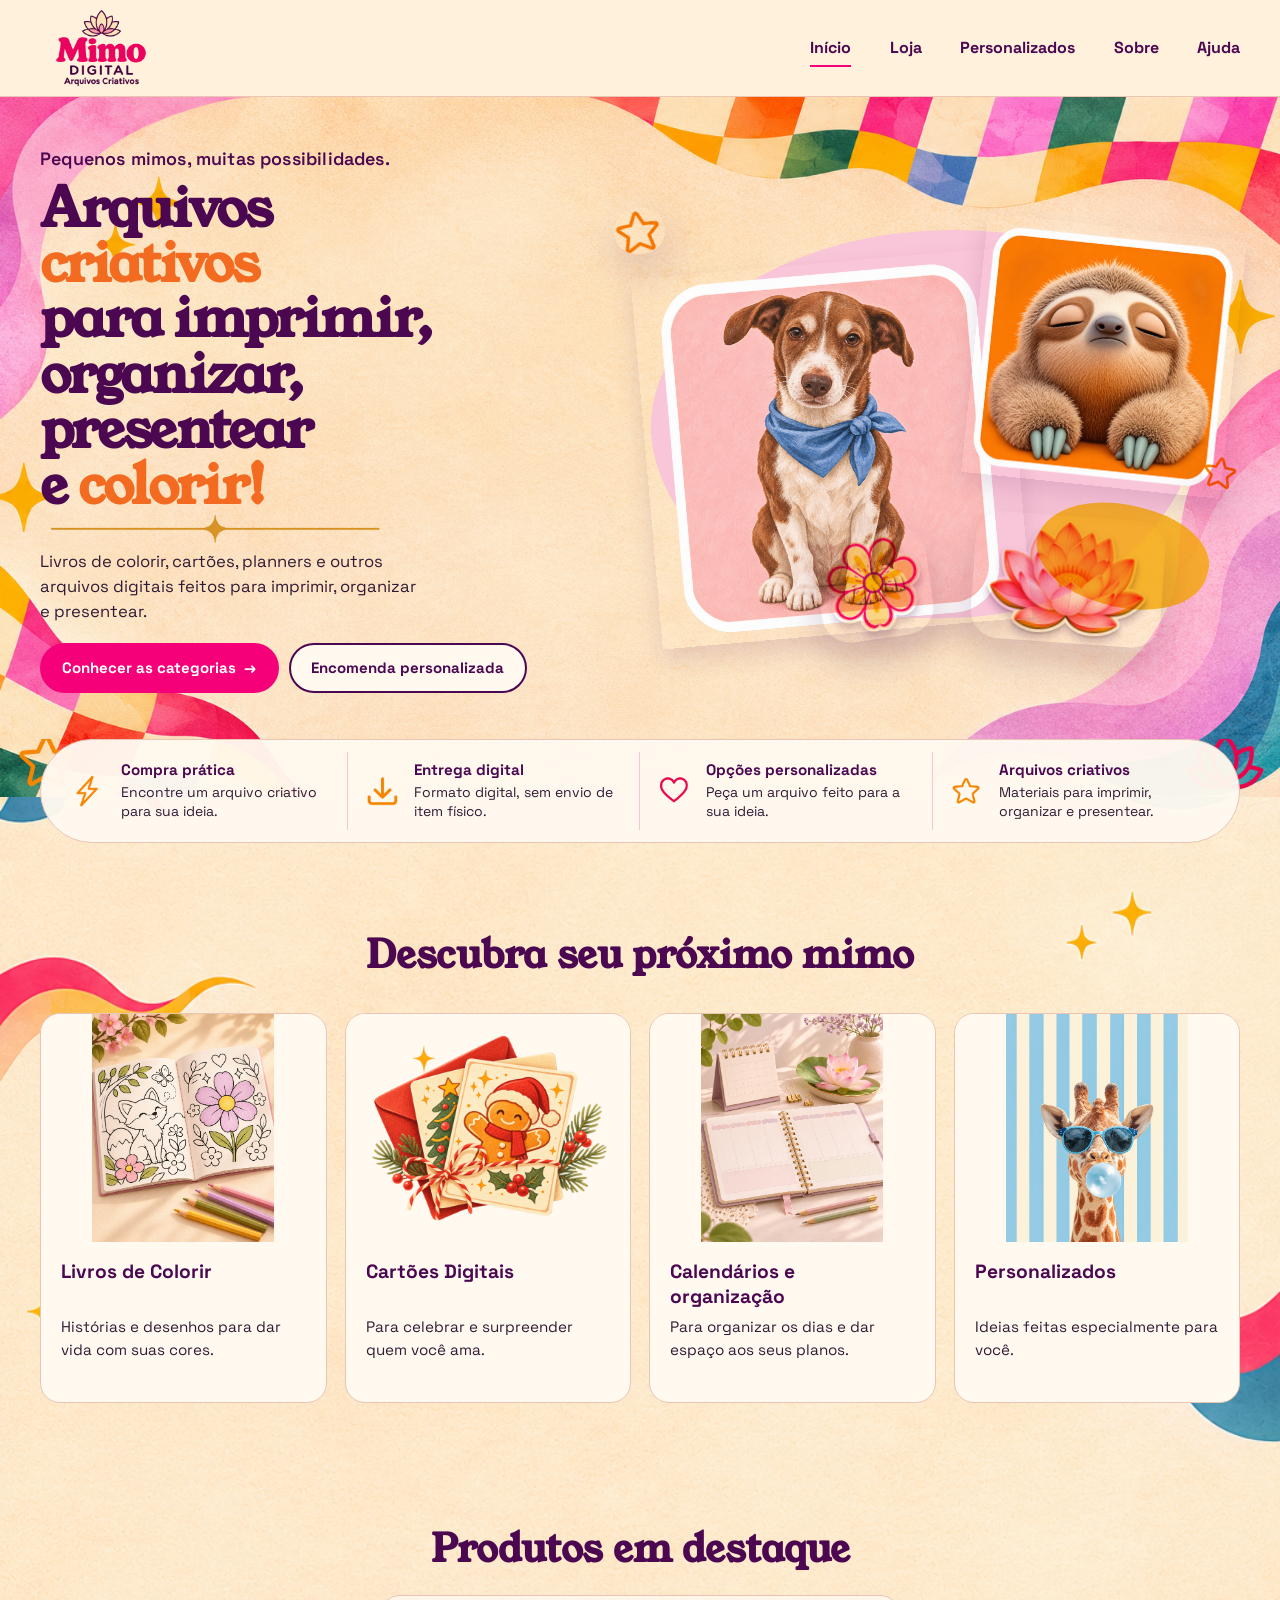
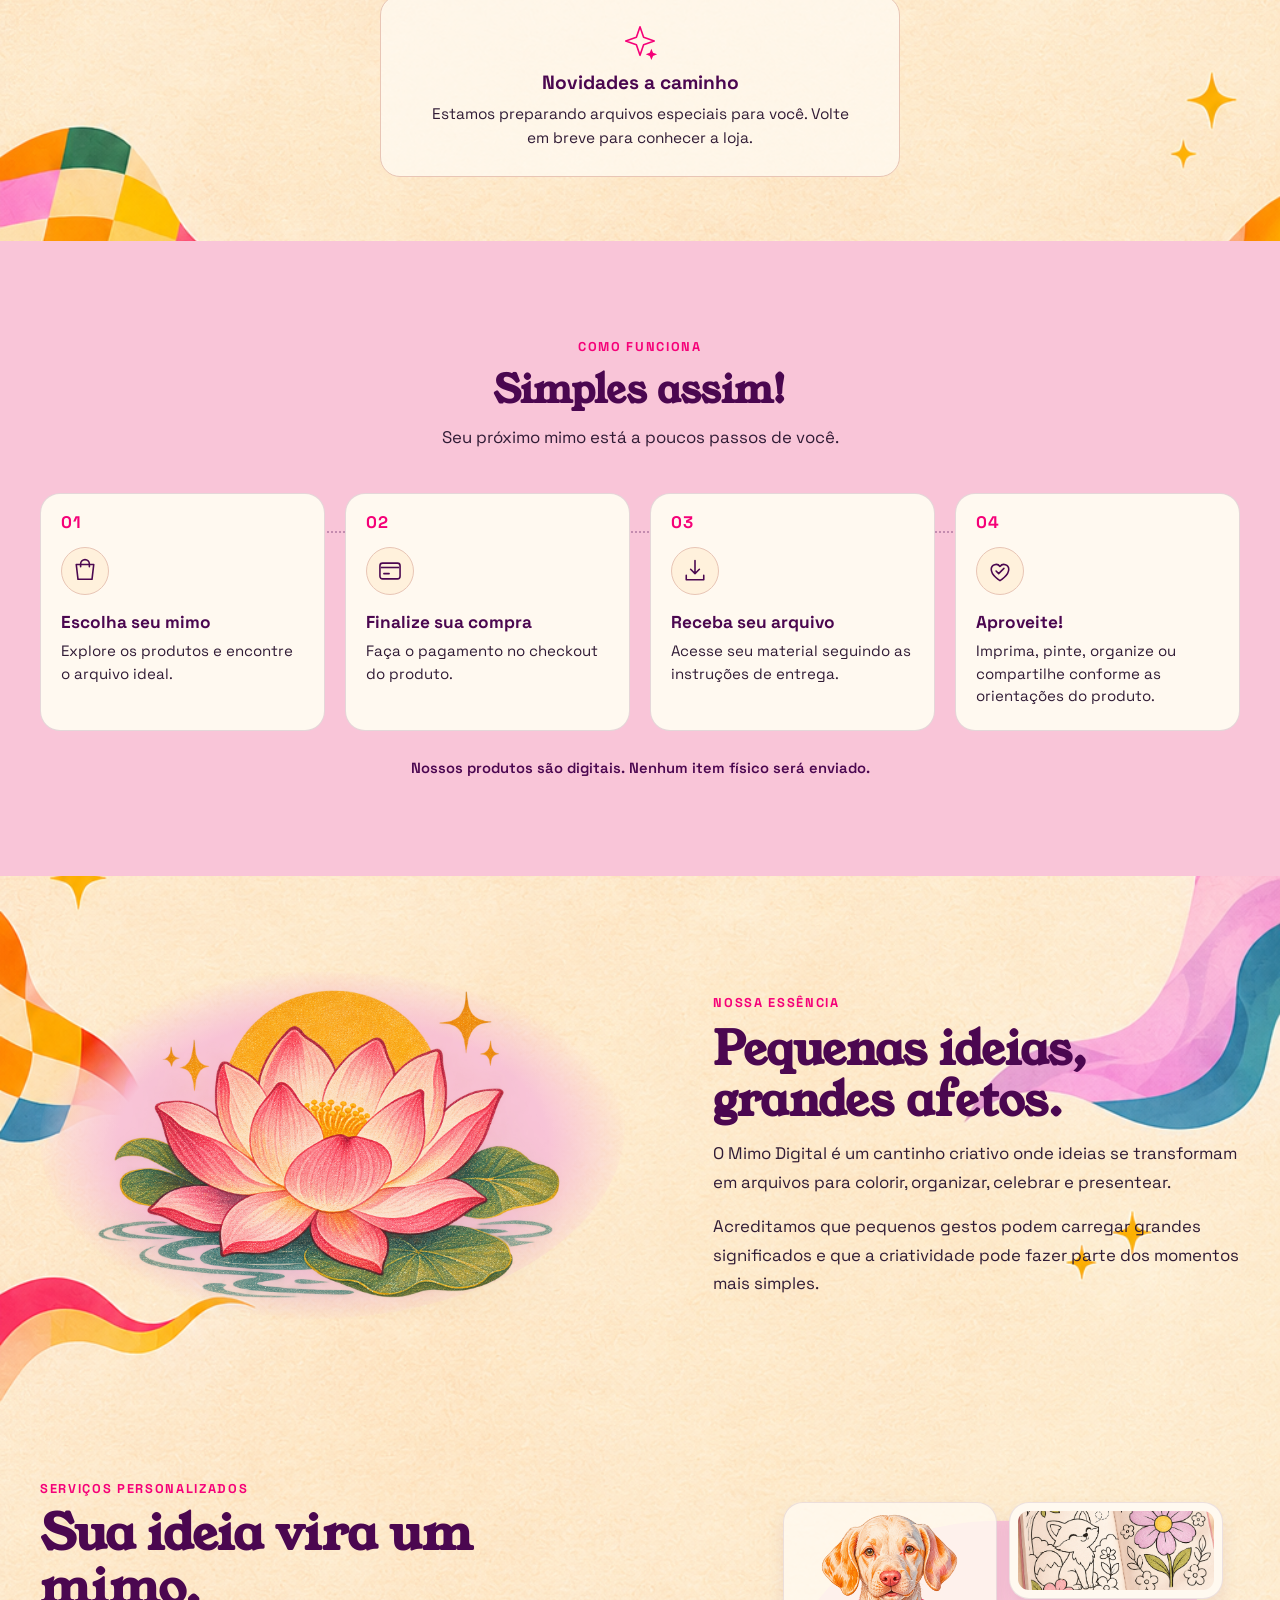
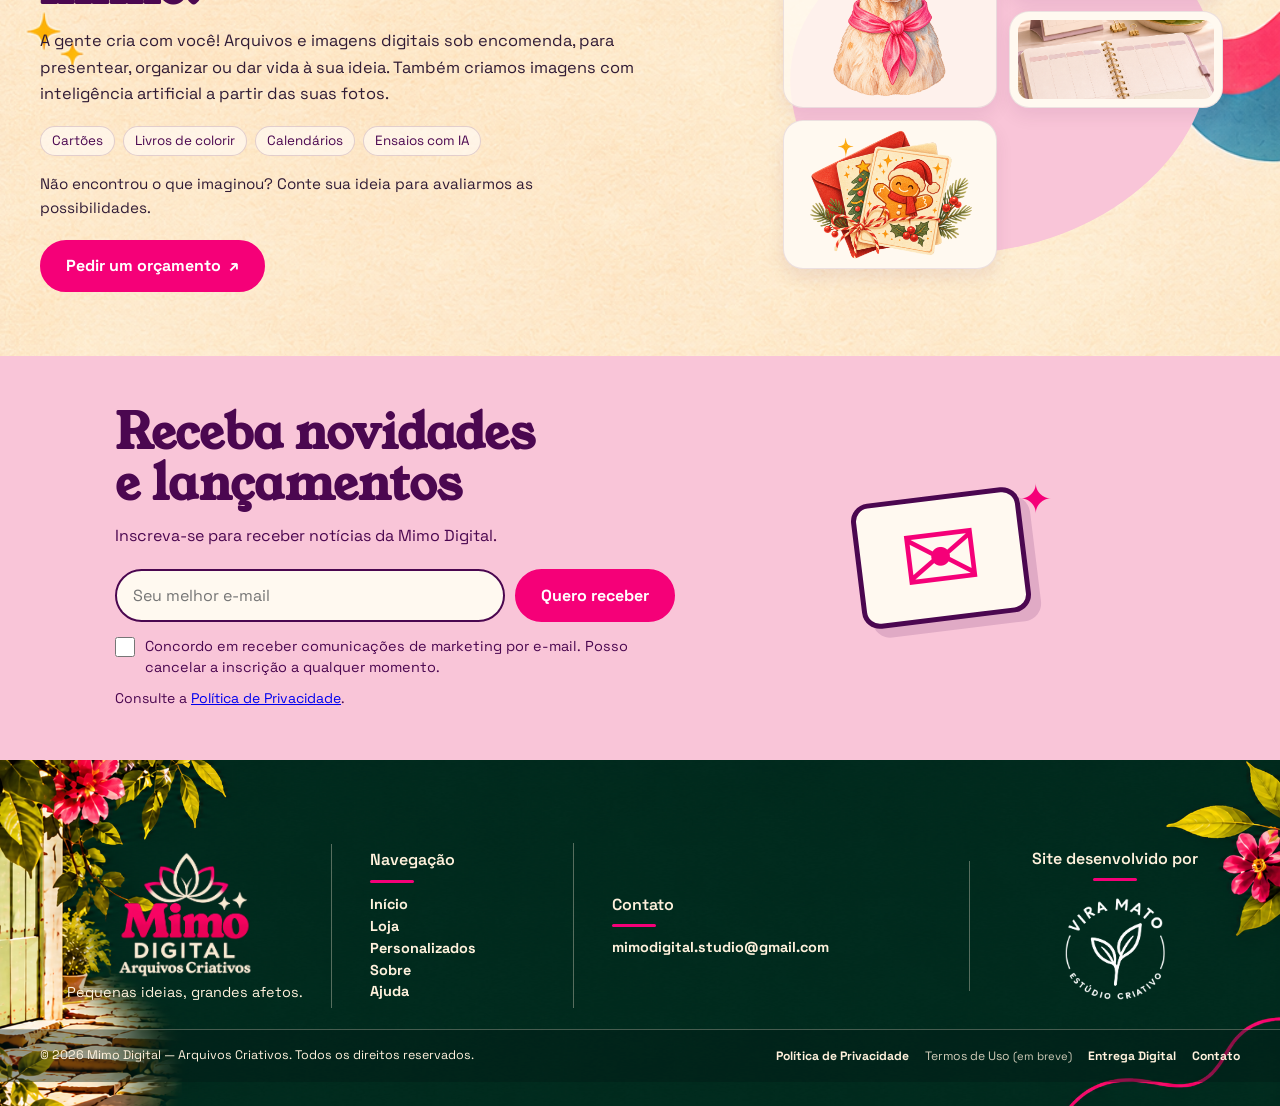
==== index.html @ 5a80268f "Primeira versao do site Mimo Digital" ====
<!doctype html>
<html lang="pt-BR">
<head>
  <meta charset="utf-8">
  <meta name="viewport" content="width=device-width, initial-scale=1">
  <meta name="description" content="Mimo Digital: arquivos criativos para criar, organizar e presentear.">
  <title>Mimo Digital — Arquivos Criativos</title>
  <link rel="stylesheet" href="css/tokens.css">
  <link rel="stylesheet" href="css/styles.css">
</head>
<body>
  <header class="site-header">
    <div class="container header-inner">
      <a class="brand" href="#inicio" aria-label="Mimo Digital, início"><img src="assets/img/logo/logo1.png" alt="Mimo Digital — Arquivos Criativos"></a>
      <button class="menu-toggle" type="button" aria-expanded="false" aria-controls="main-nav" aria-label="Abrir menu"><span></span><span></span><span></span></button>
      <nav id="main-nav" class="main-nav" aria-label="Navegação principal">
        <a class="active" href="#inicio" aria-current="page">Início</a>
        <a href="#loja">Loja</a>
        <a href="#personalizados">Personalizados</a>
        <a href="#sobre">Sobre</a>
        <a href="#contato">Ajuda</a>
      </nav>
    </div>
  </header>

  <main>
    <section id="inicio" class="hero" aria-labelledby="hero-title">
      <div class="container hero-grid">
        <div class="hero-copy">
          <p class="hero-intro">Pequenos mimos, muitas possibilidades.</p>
          <h1 id="hero-title"><span>Arquivos</span><em>criativos</em><span>para imprimir,</span><span>organizar,</span><span>presentear</span><span>e <em>colorir!</em></span></h1>
          <img class="hero-divider" src="assets/img/elementos/divi.png" alt="" aria-hidden="true" width="2167" height="726">
          <p class="hero-description">Livros de colorir, cartões, planners e outros arquivos digitais feitos para imprimir, organizar e presentear.</p>
          <div class="hero-actions">
            <a class="btn btn-primary" href="#loja">Conhecer as categorias <span aria-hidden="true">→</span></a>
            <a class="btn btn-secondary" href="#personalizados">Encomenda personalizada</a>
          </div>
        </div>
        <div class="hero-art" role="group" aria-label="Ilustrações do Luke e de uma preguiça">
          <span class="hero-shape hero-shape-back" aria-hidden="true"></span>
          <span class="hero-shape hero-shape-front" aria-hidden="true"></span>
          <img class="hero-decoration hero-star" src="assets/img/elementos/star.png" alt="" aria-hidden="true" width="56" height="50">
          <img class="hero-decoration hero-star hero-star-secondary" src="assets/img/elementos/star.png" alt="" aria-hidden="true" width="56" height="50">
          <img class="hero-character hero-luke" src="assets/img/ilustracoes/Luke.png" alt="Luke, personagem ilustrado da Mimo Digital" width="1254" height="1254" fetchpriority="high" decoding="async">
          <img class="hero-character hero-sloth" src="assets/img/ilustracoes/Preguica.png" alt="Ilustração de uma preguiça" width="1254" height="1254" fetchpriority="high" decoding="async">
          <img class="hero-decoration hero-flower" src="assets/img/ilustracoes/Adesivo de flor.png" alt="" aria-hidden="true" width="1278" height="1230" fetchpriority="high" decoding="async">
          <img class="hero-decoration hero-lotus" src="assets/img/ilustracoes/Adesivo de lótus.png" alt="" aria-hidden="true" width="1536" height="1024" fetchpriority="high" decoding="async">
        </div>
      </div>
    </section>

    <section class="store-benefits" aria-labelledby="store-benefits-title">
      <h2 class="sr-only" id="store-benefits-title">Benefícios — Por que escolher o Mimo?</h2>
      <img class="store-benefit-decoration store-benefit-decoration-left" src="assets/img/elementos/star.png" alt="" aria-hidden="true" width="56" height="50" loading="lazy" decoding="async">
      <img class="store-benefit-decoration store-benefit-decoration-right" src="assets/img/elementos/lot.png" alt="" aria-hidden="true" width="72" height="56" loading="lazy" decoding="async">
      <div class="container store-benefit-shell">
        <ul class="store-benefit-grid">
          <li class="store-benefit">
            <img class="store-benefit-icon" src="assets/img/elementos/raio.png" alt="" aria-hidden="true" width="32" height="36" loading="lazy" decoding="async">
            <div><h3>Compra prática</h3><p>Encontre um arquivo criativo para sua ideia.</p></div>
          </li>
          <li class="store-benefit">
            <img class="store-benefit-icon" src="assets/img/elementos/dw.png" alt="" aria-hidden="true" width="34" height="32" loading="lazy" decoding="async">
            <div><h3>Entrega digital</h3><p>Formato digital, sem envio de item físico.</p></div>
          </li>
          <li class="store-benefit">
            <img class="store-benefit-icon" src="assets/img/elementos/s2.png" alt="" aria-hidden="true" width="36" height="33" loading="lazy" decoding="async">
            <div><h3>Opções personalizadas</h3><p>Peça um arquivo feito para a sua ideia.</p></div>
          </li>
          <li class="store-benefit">
            <img class="store-benefit-icon" src="assets/img/elementos/star.png" alt="" aria-hidden="true" width="35" height="32" loading="lazy" decoding="async">
            <div><h3>Arquivos criativos</h3><p>Materiais para imprimir, organizar e presentear.</p></div>
          </li>
        </ul>
      </div>
    </section>

    <section id="loja" class="section category-showcase" aria-labelledby="categories-title">
      <div class="container">
        <div class="section-heading"><h2 id="categories-title">Descubra seu próximo mimo</h2></div>
        <div class="category-showcase-grid">
          <article class="category-showcase-card">
            <div class="category-showcase-image"><img src="assets/img/categoria/livro.png" alt="Livro aberto com desenhos florais para colorir e lápis de cor" width="1122" height="1402" loading="lazy" decoding="async"></div>
            <div class="category-showcase-copy"><h3>Livros de Colorir</h3><p>Histórias e desenhos para dar vida com suas cores.</p></div>
          </article>
          <article class="category-showcase-card">
            <div class="category-showcase-image"><img src="assets/img/categoria/cartao_natal.png" alt="Cartões de Natal ilustrados com um biscoito sorridente" width="1536" height="1024" loading="lazy" decoding="async"></div>
            <div class="category-showcase-copy"><h3>Cartões Digitais</h3><p>Para celebrar e surpreender quem você ama.</p></div>
          </article>
          <article class="category-showcase-card">
            <div class="category-showcase-image"><img src="assets/img/categoria/calendario.png" alt="Calendário de mesa e planner ao lado de uma flor de lótus" width="1122" height="1402" loading="lazy" decoding="async"></div>
            <div class="category-showcase-copy"><h3>Calendários e organização</h3><p>Para organizar os dias e dar espaço aos seus planos.</p></div>
          </article>
          <article class="category-showcase-card">
            <div class="category-showcase-image"><img src="assets/img/categoria/personalizado.png" alt="Girafa ilustrada com óculos azuis e chiclete" width="1122" height="1402" loading="lazy" decoding="async"></div>
            <div class="category-showcase-copy"><h3>Personalizados</h3><p>Ideias feitas especialmente para você.</p></div>
          </article>
        </div>
      </div>
    </section>

    <section id="produtos" class="products-section section" aria-labelledby="products-title">
      <div class="container">
        <div class="section-heading"><h2 id="products-title">Produtos em destaque</h2></div>
        <div class="products-carousel" role="region" aria-label="Vitrine de produtos em destaque">
          <button class="products-control products-previous" type="button" aria-label="Ver produto anterior" aria-controls="products-grid" hidden>‹</button>
          <div id="products-grid" class="products-grid" tabindex="0" aria-label="Produtos em destaque">
            <article class="empty-state product-placeholder">
              <svg class="empty-state-icon" viewBox="0 0 40 40" fill="none" aria-hidden="true"><path d="m20 4 3.8 11.1L35 19l-11.2 3.9L20 34l-3.8-11.1L5 19l11.2-3.9L20 4Z" stroke="currentColor" stroke-width="1.7" stroke-linejoin="round"/><path d="m32 27 1.7 4.3L38 33l-4.3 1.7L32 39l-1.7-4.3L26 33l4.3-1.7L32 27Z" fill="currentColor"/></svg>
              <h3>Novidades a caminho</h3>
              <p>Estamos preparando arquivos especiais para você. Volte em breve para conhecer a loja.</p>
            </article>
          </div>
          <button class="products-control products-next" type="button" aria-label="Ver próximo produto" aria-controls="products-grid" hidden>›</button>
        </div>
      </div>
    </section>

    <section id="como-funciona" class="process-section section" aria-labelledby="process-title">
      <div class="container">
        <header class="process-heading">
          <span class="eyebrow">Como funciona</span>
          <h2 id="process-title">Simples assim!</h2>
          <p>Seu próximo mimo está a poucos passos de você.</p>
        </header>
        <ol class="process-steps">
          <li class="process-step">
            <span class="process-number">01</span>
            <span class="process-icon" aria-hidden="true"><svg viewBox="0 0 32 32" fill="none"><path d="M6 8.5h20l-2 17H8l-2-17Z" stroke="currentColor" stroke-width="1.8" stroke-linejoin="round"/><path d="M11 11V8a5 5 0 0 1 10 0v3" stroke="currentColor" stroke-width="1.8" stroke-linecap="round"/></svg></span>
            <h3>Escolha seu mimo</h3>
            <p>Explore os produtos e encontre o arquivo ideal.</p>
          </li>
          <li class="process-step">
            <span class="process-number">02</span>
            <span class="process-icon" aria-hidden="true"><svg viewBox="0 0 32 32" fill="none"><rect x="4.5" y="7" width="23" height="18" rx="3" stroke="currentColor" stroke-width="1.8"/><path d="M5.5 12h21" stroke="currentColor" stroke-width="1.8"/><path d="M9 19h6" stroke="currentColor" stroke-width="1.8" stroke-linecap="round"/></svg></span>
            <h3>Finalize sua compra</h3>
            <p>Faça o pagamento no checkout do produto.</p>
          </li>
          <li class="process-step">
            <span class="process-number">03</span>
            <span class="process-icon" aria-hidden="true"><svg viewBox="0 0 32 32" fill="none"><path d="M16 4v15m0 0 5-5m-5 5-5-5" stroke="currentColor" stroke-width="1.8" stroke-linecap="round" stroke-linejoin="round"/><path d="M6 21v5h20v-5" stroke="currentColor" stroke-width="1.8" stroke-linecap="round" stroke-linejoin="round"/></svg></span>
            <h3>Receba seu arquivo</h3>
            <p>Acesse seu material seguindo as instruções de entrega.</p>
          </li>
          <li class="process-step">
            <span class="process-number">04</span>
            <span class="process-icon" aria-hidden="true"><svg viewBox="0 0 32 32" fill="none"><path d="M16 27s-10-5.8-10-13a5.5 5.5 0 0 1 10-3.2A5.5 5.5 0 0 1 26 14c0 7.2-10 13-10 13Z" stroke="currentColor" stroke-width="1.8" stroke-linejoin="round"/><path d="m11.5 16 3 3 6-6" stroke="currentColor" stroke-width="1.8" stroke-linecap="round" stroke-linejoin="round"/></svg></span>
            <h3>Aproveite!</h3>
            <p>Imprima, pinte, organize ou compartilhe conforme as orientações do produto.</p>
          </li>
        </ol>
        <p class="digital-note">Nossos produtos são digitais. Nenhum item físico será enviado.</p>
      </div>
    </section>

    <section id="sobre" class="about-section section" aria-labelledby="about-title">
      <div class="container about-layout">
        <div class="about-art"><img src="assets/img/ilustracoes/lotus.png" alt="Ilustração da flor de lótus da marca Mimo Digital" width="1536" height="1024" loading="lazy" decoding="async"></div>
        <div class="about-copy">
          <span class="eyebrow">Nossa essência</span>
          <h2 id="about-title">Pequenas ideias, grandes afetos.</h2>
          <p>O Mimo Digital é um cantinho criativo onde ideias se transformam em arquivos para colorir, organizar, celebrar e presentear.</p>
          <p>Acreditamos que pequenos gestos podem carregar grandes significados e que a criatividade pode fazer parte dos momentos mais simples.</p>
        </div>
      </div>
    </section>

    <section id="personalizados" class="personalized-section section" aria-labelledby="personalized-title">
      <div class="container personalized-layout">
        <div class="personalized-copy">
          <span class="eyebrow">SERVIÇOS PERSONALIZADOS</span>
          <h2 id="personalized-title">Sua ideia vira um mimo.</h2>
          <p class="personalized-description">A gente cria com você! Arquivos e imagens digitais sob encomenda, para presentear, organizar ou dar vida à sua ideia. Também criamos imagens com inteligência artificial a partir das suas fotos.</p>
          <ul class="personalized-services" aria-label="Tipos de serviços personalizados">
            <li>Cartões</li>
            <li>Livros de colorir</li>
            <li>Calendários</li>
            <li>Ensaios com IA</li>
          </ul>
          <p class="personalized-support">Não encontrou o que imaginou? Conte sua ideia para avaliarmos as possibilidades.</p>
          <a class="btn btn-primary personalized-whatsapp" href="https://wa.me/" data-whatsapp-number="5513991065598" data-whatsapp-message="Olá! Gostaria de pedir um orçamento para um serviço personalizado do Mimo Digital." target="_blank" rel="noopener noreferrer">Pedir um orçamento <span aria-hidden="true">↗</span></a>
        </div>
        <div class="personalized-art" role="group" aria-label="Exemplos visuais de cartões, livros de colorir, calendários e ilustrações personalizadas">
          <span class="personalized-art-shape" aria-hidden="true"></span>
          <img class="personalized-sample personalized-sample-pet" src="assets/img/ilustracoes/Filhote.png" alt="Ilustração personalizada de um filhote com lenço rosa" width="1158" height="1359" loading="lazy" decoding="async">
          <img class="personalized-sample personalized-sample-book" src="assets/img/categoria/livro.png" alt="Exemplo visual de livro de colorir" width="1122" height="1402" loading="lazy" decoding="async">
          <img class="personalized-sample personalized-sample-calendar" src="assets/img/categoria/calendario.png" alt="Exemplo visual de calendário e planner" width="1122" height="1402" loading="lazy" decoding="async">
          <img class="personalized-sample personalized-sample-card" src="assets/img/categoria/cartao_natal.png" alt="Exemplo visual de cartão ilustrado" width="1536" height="1024" loading="lazy" decoding="async">
        </div>
      </div>
    </section>

  </main>

  <section class="newsletter" aria-labelledby="newsletter-title">
    <div class="container newsletter-inner">
      <div class="newsletter-copy">
        <h2 id="newsletter-title">Receba novidades<br>e lançamentos</h2>
        <p>Inscreva-se para receber notícias da Mimo Digital.</p>
        <div id="sib-form-container" class="sib-form-container">
          <div id="error-message" class="sib-form-message-panel newsletter-message newsletter-error" role="alert" aria-live="assertive">
            <div class="sib-form-message-panel__text"><span class="sib-form-message-panel__inner-text">Não conseguimos concluir sua inscrição. Tente novamente.</span></div>
          </div>
          <div id="success-message" class="sib-form-message-panel newsletter-message newsletter-success" role="status" aria-live="polite">
            <div class="sib-form-message-panel__text"><span class="sib-form-message-panel__inner-text">Prontinho! Seu e-mail foi cadastrado para receber novidades do Mimo Digital. 💗</span></div>
          </div>
          <form id="sib-form" class="newsletter-form" method="POST" action="https://6d12f250.sibforms.com/serve/[base64]" data-type="subscription">
            <div class="newsletter-email-row">
              <div class="sib-input sib-form-block">
                <div class="form__entry entry_block">
                  <div class="form__label-row">
                    <label class="sr-only entry__label" for="newsletter-email" data-required="*">Seu e-mail</label>
                    <div class="entry__field">
                      <input class="input" id="newsletter-email" name="EMAIL" type="email" autocomplete="email" inputmode="email" maxlength="254" placeholder="Seu melhor e-mail" data-required="true" aria-describedby="newsletter-error" required>
                    </div>
                  </div>
                  <label id="newsletter-error" class="entry__error entry__error--primary newsletter-message newsletter-error" role="alert" aria-live="polite"></label>
                </div>
              </div>
              <button class="btn btn-primary newsletter-submit sib-form-block__button sib-form-block__button-with-loader" type="submit">
                <svg class="progress-indicator__icon sib-hide-loader-icon" viewBox="0 0 512 512" aria-hidden="true"><path d="M460 374l-21-12c-6-3-8-10-5-16 30-60 28-132-5-190-34-58-95-96-162-100-7 0-12-5-12-12V20c0-7 6-12 13-12 84 4 160 51 202 124 42 73 44 162 6 237-3 6-11 8-16 5z"/></svg>
                <span>Quero receber</span>
              </button>
            </div>
            <div class="sib-optin sib-form-block" data-required="true">
              <div class="form__entry entry_mcq">
                <div class="form__label-row"><div class="entry__choice">
                  <label class="newsletter-consent"><input class="input" id="CONSENTIMENTO_MIMO" name="CONSENTIMENTO_MIMO" type="checkbox" value="1" data-required="true" required><span>Concordo em receber comunicações de marketing por e-mail. Posso cancelar a inscrição a qualquer momento.</span></label>
                </div></div>
                <label class="entry__error entry__error--primary newsletter-message newsletter-error" role="alert" aria-live="polite"></label>
              </div>
            </div>
            <input type="text" name="email_address_check" value="" class="input--hidden" tabindex="-1" autocomplete="off" aria-hidden="true">
            <input type="hidden" name="locale" value="pt">
            <p class="newsletter-privacy">Consulte a <a href="privacidade.html">Política de Privacidade</a>.</p>
          </form>
        </div>
      </div>
      <div class="newsletter-art" aria-hidden="true"><span class="newsletter-envelope">✉</span><span class="newsletter-sparkle">✦</span></div>
    </div>
  </section>

  <footer id="contato" class="site-footer">
    <div class="container footer-columns">
      <section class="footer-column footer-mimo" aria-label="Mimo Digital">
        <img src="assets/img/logo/principal.png" alt="Mimo Digital — Arquivos Criativos" width="1356" height="1159" loading="lazy" decoding="async">
        <p>Pequenas ideias, grandes afetos.</p>
      </section>
      <nav class="footer-column footer-navigation" aria-labelledby="footer-nav-title">
        <h2 id="footer-nav-title">Navegação</h2><span class="footer-rule" aria-hidden="true"></span>
        <a href="#inicio">Início</a><a href="#loja">Loja</a><a href="#personalizados">Personalizados</a><a href="#sobre">Sobre</a><a href="#contato">Ajuda</a>
      </nav>
      <section id="footer-contact" class="footer-column footer-contact" aria-labelledby="footer-contact-title">
        <h2 id="footer-contact-title">Contato</h2><span class="footer-rule" aria-hidden="true"></span>
        <a class="footer-email" href="mailto:mimodigital.studio@gmail.com">mimodigital.studio@gmail.com</a>
      </section>
      <section class="footer-column footer-vira" aria-labelledby="footer-vira-title">
        <h2 id="footer-vira-title">Site desenvolvido por</h2><span class="footer-rule" aria-hidden="true"></span>
        <a href="https://carolinagarcez.github.io/estudioviramato/" target="_blank" rel="noopener noreferrer" aria-label="Vira Mato — Estúdio Criativo (abre em nova aba)"><img src="assets/img/vira%20mato/selo_viramato.png" alt="Vira Mato — Estúdio Criativo" width="1287" height="1222" loading="lazy" decoding="async"></a>
      </section>
    </div>
    <div class="footer-copyright">
      <div class="container footer-copyright-inner">
        <p>© 2026 Mimo Digital — Arquivos Criativos. Todos os direitos reservados.</p>
        <nav class="footer-legal" aria-label="Informações e contato">
          <a href="privacidade.html">Política de Privacidade</a>
          <span aria-disabled="true">Termos de Uso <small>(em breve)</small></span>
          <a href="#como-funciona">Entrega Digital</a>
          <a href="mailto:mimodigital.studio@gmail.com">Contato</a>
        </nav>
      </div>
    </div>
  </footer>
  <script>
    window.LOCALE = 'pt';
    window.REQUIRED_ERROR_MESSAGE = 'Preencha este campo antes de continuar.';
    window.EMAIL_INVALID_MESSAGE = 'Informe um endereço de e-mail válido.';
    window.GENERIC_INVALID_MESSAGE = 'Não conseguimos concluir sua inscrição. Tente novamente.';
    window.AUTOHIDE = Boolean(0);
  </script>
  <script defer src="https://sibforms.com/forms/end-form/build/main.js"></script>
  <script src="js/main.js"></script>
</body>
</html>
---- css/tokens.css ----
/* Mimo  — Design tokens V1.0 */
@import url('https://fonts.googleapis.com/css2?family=Caveat:wght@500;700&family=Space+Grotesk:wght@400;500;600;700&family=Young+Serif&display=swap');
:root {
  --color-pink: #F50078;
  --color-pink-hover: #C90061;
  --color-purple: #4B0750;
  --color-cream: #FFF1DC;
  --color-paper: #FFF9F0;
  --color-gold: #F5A400;
  --color-rose: #F9C5D8;
  --color-teal: #237D78;
  --color-orange: #F36A21;
  --color-border: #E8C5B5;
  --color-text: #301B35;
  --color-white: #FFFFFF;
  --font-display: 'Young Serif', Georgia, serif;
  --font-body: 'Space Grotesk', Arial, sans-serif;
  --space-1: 4px; --space-2: 8px; --space-3: 12px;
  --space-4: 16px; --space-6: 24px; --space-8: 32px;
  --space-12: 48px; --space-16: 64px; --space-24: 96px;
  --radius-sm: 12px; --radius-card: 20px;
  --radius-banner: 28px; --radius-pill: 999px;
  --shadow-card: 0 8px 24px rgba(75,7,80,.08);
  --container-width: 1200px;
}
body { background: var(--color-cream); color: var(--color-text); font-family: var(--font-body); line-height: 1.6; }
h1,h2,h3 { font-family: var(--font-display); color: var(--color-purple); }
h1 { font-size: clamp(2.5rem,5vw,4.75rem); line-height: 1.05; }
h2 { font-size: clamp(1.8rem,3vw,2.8rem); line-height: 1.15; }
.container { width: min(var(--container-width), calc(100% - 32px)); margin-inline: auto; }
.btn { display: inline-flex; align-items: center; justify-content: center; gap: 8px; min-height: 48px; padding: 12px 24px; border-radius: var(--radius-pill); font: 800 1rem var(--font-body); text-decoration: none; cursor: pointer; transition: background-color .2s ease, transform .2s ease; }
.btn-primary { background: var(--color-pink); color: var(--color-white); border: 2px solid var(--color-pink); }
.btn-primary:hover { background: var(--color-pink-hover); border-color: var(--color-pink-hover); }
.btn-secondary { background: var(--color-paper); color: var(--color-purple); border: 2px solid var(--color-purple); }
.btn-secondary:hover { background: var(--color-rose); }
.btn:focus-visible, a:focus-visible, button:focus-visible { outline: 3px solid var(--color-purple); outline-offset: 3px; }
.btn:disabled, .btn[aria-disabled='true'] { opacity: .55; cursor: not-allowed; }
.card { background: var(--color-paper); border: 1px solid var(--color-border); border-radius: var(--radius-card); box-shadow: var(--shadow-card); overflow: hidden; }
@media (prefers-reduced-motion: reduce) { *, *::before, *::after { animation-duration: .01ms !important; transition-duration: .01ms !important; scroll-behavior: auto !important; } }
---- css/styles.css ----
*{box-sizing:border-box}html{scroll-behavior:smooth}body{margin:0;overflow-x:hidden}.sr-only{position:absolute;width:1px;height:1px;padding:0;margin:-1px;overflow:hidden;clip:rect(0,0,0,0);white-space:nowrap;border:0}.site-header{position:sticky;top:0;z-index:10;background:rgba(255,249,240,.95);border-bottom:1px solid var(--color-border);backdrop-filter:blur(12px)}.header-inner{min-height:82px;display:flex;align-items:center;justify-content:space-between}.brand img{display:block;width:162px;height:auto}.main-nav{display:flex;align-items:center;gap:28px}.main-nav a,.site-footer a{color:var(--color-purple);font-weight:800;text-decoration:none}.main-nav a:hover,.main-nav .active{color:var(--color-pink)}.menu-toggle{display:none;background:none;border:0;min-width:44px;min-height:44px;padding:10px}.menu-toggle span:not(.sr-only){display:block;width:24px;height:2px;background:var(--color-purple);margin:5px}.hero{background:var(--color-cream) url('../assets/images/Fundo.png') center 28%/cover;min-height:600px;display:flex;align-items:center;padding:64px 0}.hero-grid{display:grid;grid-template-columns:1.05fr .95fr;align-items:center;gap:48px}.hero-copy{max-width:650px}.eyebrow{display:block;color:var(--color-pink);font-size:.8rem;letter-spacing:.13em;text-transform:uppercase;font-weight:800;margin-bottom:16px}.hero h1{margin:0 0 24px}.hero p{font-size:1.2rem;max-width:500px;margin:0 0 32px}.hero-actions{display:flex;gap:12px;flex-wrap:wrap}.hero-art{position:relative;max-width:520px}.hero-art img{display:block;width:100%;border-radius:28px;box-shadow:0 18px 40px rgba(75,7,80,.18);mix-blend-mode:multiply}.art-sticker{position:absolute;right:-20px;top:-24px;background:var(--color-gold);color:var(--color-purple);padding:16px 18px;border-radius:50%;transform:rotate(8deg);text-align:center;line-height:1.1;z-index:1}.benefits{background:var(--color-purple);color:var(--color-paper);padding:20px 0}.benefits-grid{display:grid;grid-template-columns:repeat(3,1fr);gap:24px}.benefits-grid div{display:grid;grid-template-columns:32px 1fr;column-gap:8px;align-items:center}.benefits-grid span{grid-row:span 2;color:var(--color-gold);font-size:1.7rem}.benefits-grid strong{font-size:.95rem}.benefits-grid small{color:var(--color-rose);font-size:.8rem}.section{padding:96px 0}.section-heading{text-align:center;max-width:650px;margin:0 auto 48px}.section-heading h2{margin:0 0 12px}.section-heading p{margin:0}.category-grid{display:grid;grid-template-columns:repeat(4,1fr);gap:16px}.category-card{min-height:230px;padding:24px;display:flex;flex-direction:column;justify-content:space-between;text-decoration:none;border-radius:var(--radius-card);color:var(--color-purple);transition:transform .2s ease,box-shadow .2s ease}.category-card:hover{transform:translateY(-5px);box-shadow:var(--shadow-card)}.category-pink{background:var(--color-rose)}.category-teal{background:#bfe2dc}.category-gold{background:#ffe1a6}.category-purple{background:#dfc6e3}.category-icon{font-size:2.4rem}.category-card h3{margin:0 0 4px;font-size:1.25rem}.category-card p{margin:0;font-size:.9rem;line-height:1.4}.circle-arrow{align-self:flex-end;border:1px solid currentColor;border-radius:50%;width:34px;height:34px;display:grid;place-items:center;font-size:1.1rem}.products-section{background:var(--color-paper)}.products-grid{min-height:220px;display:grid;grid-template-columns:repeat(4,1fr);gap:20px}.empty-state{grid-column:1/-1;text-align:center;max-width:420px;margin:auto;padding:28px}.empty-state span{color:var(--color-gold);font-size:2rem}.empty-state h3{margin:8px 0}.empty-state p{margin:0}.how-it-works{background:var(--color-rose)}.steps{display:grid;grid-template-columns:repeat(3,1fr);gap:32px}.steps div{border-top:2px solid var(--color-purple);padding-top:20px}.steps b{color:var(--color-pink);font:800 1.5rem var(--font-display)}.steps h3{margin:12px 0 4px}.steps p{margin:0}.custom-banner{background:var(--color-purple);color:var(--color-paper);overflow:hidden}.custom-inner{min-height:390px;display:flex;align-items:center;justify-content:space-between}.custom-banner h2{color:var(--color-paper);margin:0 0 28px}.custom-banner .eyebrow{color:var(--color-gold)}.custom-banner img{width:390px;height:300px;object-fit:cover;mix-blend-mode:screen;opacity:.85}.site-footer{background:var(--color-cream);padding:56px 0 24px}.footer-grid{display:grid;grid-template-columns:1.3fr 1fr 1fr;gap:32px;align-items:start}.footer-grid h2{font-size:1.35rem;margin:0 0 8px}.footer-grid nav{display:flex;flex-direction:column;gap:8px}.footer-bottom{border-top:1px solid var(--color-border);margin-top:40px;padding-top:20px;display:flex;justify-content:space-between;color:var(--color-purple);font-size:.8rem}@media(max-width:900px){.category-grid,.products-grid{grid-template-columns:repeat(2,1fr)}.hero-grid{gap:24px}.section{padding:72px 0}}@media(max-width:700px){.menu-toggle{display:block}.main-nav{display:none;position:absolute;top:81px;left:0;right:0;padding:16px;background:var(--color-paper);border-bottom:1px solid var(--color-border);flex-direction:column;align-items:stretch;gap:0}.main-nav.is-open{display:flex}.main-nav a{padding:12px 16px}.hero{padding:56px 0}.hero-grid{grid-template-columns:1fr}.hero-art{order:2;margin:12px auto 0;max-width:420px}.art-sticker{right:-4px}.benefits-grid{grid-template-columns:1fr;gap:16px}.category-grid,.products-grid,.steps{grid-template-columns:1fr}.category-card{min-height:190px}.custom-inner{min-height:0;padding:64px 0;position:relative}.custom-inner img{position:absolute;right:-80px;bottom:-30px;width:280px;height:230px;opacity:.35}.custom-inner>div{position:relative;z-index:1}.footer-grid{grid-template-columns:1fr;gap:24px}.footer-bottom{display:block}.footer-bottom span{display:block;margin-top:8px}}
/* Refinamento visual do mockup */
.header-tools{display:flex;gap:18px;margin-left:20px}.header-tools a{color:var(--color-purple);font-size:2rem;text-decoration:none}.main-nav{margin-left:auto}.hero{min-height:560px;padding:38px 0;background-position:center;background-size:cover}.hero-copy{padding-left:28px}.hero h1{font-family:'Young Serif',Georgia,serif;font-size:clamp(2.55rem,4.5vw,4.25rem);line-height:.98;letter-spacing:-.03em}.hero h1 em{font-style:normal;color:var(--color-orange)}.hero p{font-size:1.2rem;border-top:2px solid var(--color-gold);padding-top:16px}.hero-art{height:410px;max-width:590px}.hero-banner{width:100%;height:100%;object-fit:cover;border-radius:28px}.hero-flower,.hero-lotus{position:absolute;object-fit:contain;filter:drop-shadow(0 6px 3px rgba(75,7,80,.2))}.hero-flower{width:130px;left:-45px;bottom:45px}.hero-lotus{width:210px;right:55px;bottom:-45px}.benefits{background:var(--color-paper);padding:18px 0}.benefits-grid{background:#fff8f2;border:1px solid var(--color-border);border-radius:999px;padding:16px 32px;grid-template-columns:repeat(4,1fr);color:var(--color-purple)}.benefits-grid div{border-right:1px solid var(--color-rose);padding-right:18px}.benefits-grid div:last-child{border:0}.benefits-grid span{color:var(--color-pink)}.section-heading h2{font-family:'Young Serif',Georgia,serif}.category-grid{gap:18px}.category-card{padding:0 0 18px;background:var(--color-paper);border:1px solid var(--color-border);min-height:300px;position:relative}.category-card img{width:100%;height:140px;object-fit:cover}.category-card>span:not(.circle-arrow){padding:0 16px}.category-card h3{margin-top:14px}.category-card .circle-arrow{position:absolute;right:14px;bottom:14px;background:var(--color-pink);color:white;border:0}.products-section{background:transparent;padding-top:36px}.custom-banner{background:#fbd7d5 url('../assets/images/Fundo.png') center/cover}.custom-inner{min-height:220px;gap:28px}.custom-inner>img{width:210px;height:180px;object-fit:cover;mix-blend-mode:multiply}.custom-inner h2{margin:0 0 8px}.custom-inner p{margin:0;max-width:360px;color:var(--color-purple)}
@media(max-width:700px){.header-tools{display:none}.hero-copy{padding-left:0}.hero h1{font-size:clamp(2.5rem,12vw,3.5rem)}.hero-art{height:300px}.hero-lotus{width:150px;right:15px}.hero-flower{width:90px;left:-10px}.benefits-grid{border-radius:20px;grid-template-columns:repeat(2,1fr);padding:16px}.benefits-grid div{border:0}.custom-inner{display:grid;grid-template-columns:1fr}.custom-inner>img{position:absolute;opacity:.35;left:-20px;bottom:-20px}.custom-inner .btn{width:max-content}}
/* Footer oficial Mimo Digital */
.site-footer{position:relative;color:var(--color-cream);background:#00382e url('../assets/images/banner_footer.png') center/cover no-repeat;overflow:hidden}.site-footer::before{content:"";position:absolute;inset:0;background:rgba(0,35,29,.2);pointer-events:none}.footer-content{position:relative;z-index:1;min-height:430px;display:grid;grid-template-columns:1fr .75fr 1fr;align-items:center;gap:32px;padding-top:56px;padding-bottom:56px}.footer-invite{max-width:390px}.footer-invite h2{color:var(--color-cream);font-family:var(--font-display);font-size:clamp(2rem,3vw,3.1rem);line-height:1.05;margin:0}.footer-invite h2 em{color:#ff86aa;font-style:italic}.footer-rule{display:block;width:48px;height:4px;background:var(--color-pink);border-radius:4px;margin:18px 0}.footer-invite p{font-size:1rem;line-height:1.55;margin:0 0 24px}.footer-btn{background:var(--color-cream);border-color:var(--color-cream);color:var(--color-purple)}.footer-btn:hover{background:#fff;color:var(--color-pink);border-color:#fff}.footer-scenery{min-height:280px}.footer-brand{text-align:center;justify-self:end;max-width:310px}.footer-brand img{display:block;width:min(100%,270px);height:auto;margin:0 auto 20px}.footer-brand p{margin:6px 0;line-height:1.45}.footer-brand .footer-tagline{font:700 1.25rem var(--font-display);color:var(--color-cream)}.site-footer .footer-bottom{position:relative;z-index:1;background:rgba(0,27,23,.72);border-top:1px solid rgba(255,241,220,.25);margin:0;padding:0}.footer-credits{min-height:68px;display:flex;align-items:center;justify-content:space-between;gap:20px;color:var(--color-cream);font-size:.8rem}.footer-credits a{color:var(--color-cream);font-weight:700}.footer-credits a:hover{color:#ff86aa}
@media(max-width:900px){.footer-content{grid-template-columns:1fr .8fr;gap:40px}.footer-scenery{display:none}.footer-brand{justify-self:center}}
@media(max-width:600px){.footer-content{grid-template-columns:1fr;text-align:center;min-height:0;padding:64px 0 48px}.footer-invite{margin:auto}.footer-rule{margin:16px auto}.footer-brand{justify-self:center;order:-1}.footer-brand img{width:230px}.footer-credits{min-height:100px;display:flex;flex-direction:column;justify-content:center;text-align:center;padding:16px 0;gap:8px}}
/* Ajustes finais de fidelidade: hero sem moldura e footer sobre o cenário */
.hero{min-height:500px;background-image:url('../assets/images/banner.png');background-position:center;background-size:cover;padding:28px 0 24px}.hero-grid{grid-template-columns:1fr 1fr;gap:24px}.hero-copy{padding-left:24px}.hero-art{height:390px;max-width:560px}.hero-product{position:absolute;display:block!important;width:auto!important;height:auto!important;border-radius:0!important;box-shadow:none!important;mix-blend-mode:multiply;object-fit:contain;filter:drop-shadow(0 8px 4px rgba(75,7,80,.18))}.hero-puppy{width:275px!important;right:185px;top:20px;transform:rotate(-7deg)}.hero-sloth{width:260px!important;right:18px;top:94px;transform:rotate(7deg)}.hero-flower{width:112px!important;left:18px;bottom:24px}.hero-lotus{width:190px!important;right:105px;bottom:-24px}.benefits{margin-top:-1px;padding:12px 0;background:var(--color-paper)}.benefits-grid{padding:13px 28px}.site-footer{background-position:center center}.footer-content{grid-template-columns:1.1fr .8fr 1fr;min-height:390px;padding-top:44px;padding-bottom:44px}.footer-scenery{min-height:245px}.footer-brand{justify-self:end}.footer-brand img{width:min(100%,255px)}
@media(max-width:900px){.hero{min-height:0}.hero-grid{grid-template-columns:1fr}.hero-art{height:360px;margin-inline:auto}.hero-copy{padding-left:0}.footer-content{grid-template-columns:1fr .8fr}.footer-brand{justify-self:center}}
@media(max-width:600px){.hero{padding:38px 0 18px;background-position:center}.hero-grid{gap:6px}.hero-art{height:295px;width:100%}.hero-puppy{width:205px!important;right:105px;top:12px}.hero-sloth{width:190px!important;right:0;top:68px}.hero-flower{width:75px!important;left:8px;bottom:15px}.hero-lotus{width:140px!important;right:36px;bottom:-16px}.benefits{padding:10px 0}.footer-content{grid-template-columns:1fr}.footer-brand{order:-1}}
/* Footer oficial: composição de quatro colunas do mockupfooter */
.site-footer{background:#00382e url('../assets/images/banner_footer.png') center center/cover no-repeat;color:var(--color-cream);overflow:hidden}.site-footer::before{display:none}.footer-columns{min-height:475px;display:grid;grid-template-columns:27% 19% 31% 23%;padding:72px 0 54px}.footer-column{min-width:0;padding:10px 34px;border-right:1px solid rgba(255,241,220,.7);display:flex;flex-direction:column;justify-content:center}.footer-column:last-child{border-right:0}.footer-mimo{align-items:center}.footer-mimo img{display:block;width:min(100%,300px);height:auto}.footer-column h2{font-family:var(--font-display);font-size:clamp(1.65rem,2.2vw,2.3rem);font-weight:700;color:var(--color-cream);margin:0}.footer-rule{display:block;width:205px;max-width:100%;height:4px;background:var(--color-pink);border-radius:2px;margin:12px 0 18px}.footer-column>a{color:var(--color-cream);font-size:1.15rem;line-height:1.8;text-decoration:none}.footer-column>a:hover,.footer-column>a:focus-visible{color:#ff86aa}.footer-email{white-space:nowrap}.footer-email span{font-size:1.5rem;margin-right:6px}.footer-vira{text-align:center;align-items:center}.footer-vira h2{font-size:1.5rem;white-space:nowrap}.footer-vira>a{display:block;line-height:0}.footer-vira img{display:block;width:min(100%,240px);height:auto;filter:brightness(0) invert(1);margin-top:12px}.footer-copyright{padding:0 0 28px}.footer-copyright-inner{display:grid;grid-template-columns:1fr auto 1fr;align-items:center;gap:36px}.footer-copyright p{margin:0;color:var(--color-cream);font-size:.95rem;text-align:center;white-space:nowrap}.copyright-line{height:3px;background:var(--color-pink);border-radius:2px}
@media(max-width:1050px){.footer-column{padding-inline:22px}.footer-email{white-space:normal}.footer-vira h2{font-size:1.25rem}}
@media(max-width:760px){.footer-columns{min-height:0;grid-template-columns:1fr 1fr;padding:52px 0 30px}.footer-column{padding:28px 20px;border-right:0;border-bottom:1px solid rgba(255,241,220,.55);align-items:flex-start}.footer-column:nth-child(odd){border-right:1px solid rgba(255,241,220,.55)}.footer-mimo{align-items:center;justify-content:center}.footer-mimo img{width:230px}.footer-vira{align-items:center;text-align:center}.footer-vira h2{white-space:normal}.footer-copyright-inner{grid-template-columns:1fr;gap:12px}.footer-copyright p{white-space:normal;line-height:1.4;padding-inline:20px}.copyright-line{width:70%;justify-self:center}}

/* Hero homepage: colagem original de Luke e da preguiça */
.hero{position:relative;isolation:isolate;min-height:0;padding:clamp(44px,6vw,82px) 0;background:var(--color-cream)}
.hero-grid{grid-template-columns:minmax(0,1fr) minmax(0,.95fr);gap:clamp(28px,5vw,72px);min-height:440px}
.hero-copy{max-width:610px;padding-left:0}
.hero .hero-intro{max-width:none;margin:0 0 14px;padding:0;border:0;color:var(--color-purple);font-size:clamp(1rem,1.4vw,1.2rem);font-weight:600;letter-spacing:.01em}
.hero h1{margin:0 0 22px;color:var(--color-purple);font-family:var(--font-display);font-size:clamp(2.65rem,4.45vw,4.35rem);line-height:1.07;letter-spacing:-.035em}
.hero h1 span{color:var(--color-purple)}
.hero h1 em{color:var(--color-orange);font-style:normal}
.hero .hero-description{max-width:510px;margin:0 0 28px;padding:0;border:0;color:var(--color-text);font-size:clamp(1rem,1.35vw,1.12rem);line-height:1.65}
.hero-actions{gap:12px}
.hero-actions .btn{min-height:50px;padding-inline:21px;font-size:.96rem}
.hero-art{position:relative;width:100%;height:clamp(350px,37vw,470px);max-width:560px;margin-inline:auto;overflow:visible}
.hero-shape{position:absolute;display:block;pointer-events:none}
.hero-shape-back{inset:7% 5% 5% 8%;border-radius:48% 52% 43% 57% / 45% 43% 57% 55%;background:var(--color-rose);transform:rotate(-7deg)}
.hero-shape-front{width:31%;height:28%;right:4%;bottom:7%;border-radius:58% 42% 55% 45%;background:var(--color-gold);opacity:.78;transform:rotate(17deg)}
.hero-art .hero-character{position:absolute;display:block;width:auto;height:auto;max-width:none;border-radius:0;box-shadow:0 12px 28px rgba(75,7,80,.12);mix-blend-mode:normal;filter:none;object-fit:contain}
.hero-art .hero-luke{width:64%;max-height:95%;left:5%;bottom:1%;z-index:2;transform:rotate(-5deg)}
.hero-art .hero-sloth{width:57%;max-height:84%;right:1%;top:8%;z-index:3;transform:rotate(6deg)}
.hero-art .hero-decoration{position:absolute;z-index:4;width:auto;height:auto;object-fit:contain;pointer-events:none}
.hero-art .hero-star{width:58px;left:3%;top:4%;transform:rotate(-9deg)}
.hero-art .hero-lotus{width:68px;right:0;bottom:6%;left:auto;top:auto;transform:rotate(8deg)}
.hero .btn{transition:background-color .2s ease,border-color .2s ease,color .2s ease,transform .2s ease}
.hero .btn:hover{transform:translateY(-2px)}
.hero .btn:focus-visible{outline:3px solid var(--color-purple);outline-offset:4px}
@media(max-width:900px){.hero{padding:52px 0 44px}.hero-grid{grid-template-columns:1fr;gap:24px;min-height:0}.hero-copy{max-width:680px;margin-inline:auto}.hero-art{height:clamp(340px,52vw,430px);max-width:540px}.hero h1{max-width:16ch}}
@media(max-width:600px){.hero{padding:38px 0 30px;background-position:58% center}.hero-grid{gap:18px}.hero-intro{margin-bottom:10px;font-size:.98rem}.hero h1{max-width:15ch;margin-bottom:15px;font-size:clamp(2.35rem,10.5vw,3.35rem);line-height:1.06}.hero-description{margin-bottom:21px;font-size:1rem;line-height:1.55}.hero-actions{flex-direction:column;align-items:stretch;gap:10px}.hero-actions .btn{width:100%;min-height:50px}.hero-art{height:clamp(270px,78vw,350px);width:min(100%,420px);margin:2px auto 0}.hero-art .hero-luke{width:64%;left:4%;bottom:0}.hero-art .hero-sloth{width:58%;right:0;top:5%}.hero-art .hero-star{width:44px;left:2%;top:1%}.hero-art .hero-lotus{width:52px;right:1%;bottom:2%}}
@media(prefers-reduced-motion:reduce){.hero .btn{transition:none}.hero .btn:hover{transform:none}}

/* Página da Política de Privacidade */
.privacy-page{padding:clamp(38px,7vw,84px) 0 clamp(56px,8vw,100px)}
.privacy-content{max-width:850px}
.privacy-heading{margin-bottom:30px}
.privacy-eyebrow{margin:0 0 8px;color:var(--color-pink);font-size:.82rem;font-weight:700;letter-spacing:.12em;text-transform:uppercase}
.privacy-heading h1{margin:0 0 14px;font-size:clamp(2.2rem,5vw,3.7rem);line-height:1.08}
.privacy-intro{max-width:72ch;margin:0;color:var(--color-text);font-size:1.08rem;line-height:1.7}
.privacy-section{padding:25px 0 26px;border-top:1px solid var(--color-border)}
.privacy-purpose{margin:8px 0;padding:22px 24px;border:1px solid rgba(245,0,120,.2);border-left:4px solid var(--color-pink);border-radius:0 var(--radius-card) var(--radius-card) 0;background:rgba(249,197,216,.28)}
.privacy-purpose h2{font-size:clamp(1.55rem,2.8vw,2rem)}
.privacy-purpose p{max-width:72ch}
.privacy-section h2{margin:0 0 12px;font-size:clamp(1.35rem,2.5vw,1.8rem);line-height:1.25}
.privacy-section p,.privacy-section li{font-size:1rem;line-height:1.75}
.privacy-section p{margin:0 0 12px}
.privacy-section p:last-child{margin-bottom:0}
.privacy-section ul{display:grid;gap:7px;margin:8px 0 14px;padding-left:24px}
.privacy-section li::marker{color:var(--color-pink)}
.privacy-content a{color:var(--color-purple);font-weight:600;text-decoration-thickness:1px;text-underline-offset:3px;overflow-wrap:anywhere}
.privacy-content a:hover{color:var(--color-pink)}
.privacy-content a:focus-visible{outline:3px solid var(--color-purple);outline-offset:3px;border-radius:2px}
.privacy-contact{margin-top:6px;padding:24px 26px;border:1px solid var(--color-border);border-left:4px solid var(--color-pink);border-radius:var(--radius-card);background:var(--color-paper)}
@media(max-width:700px){.privacy-page{padding-top:36px}.privacy-heading{margin-bottom:24px}.privacy-intro{font-size:1rem}.privacy-section{padding:21px 0}.privacy-purpose{padding:18px 16px}.privacy-section p,.privacy-section li{font-size:.97rem;line-height:1.7}.privacy-contact{padding:19px}}
@media(max-width:480px){.footer-columns{grid-template-columns:1fr}.footer-column,.footer-column:nth-child(odd){border-right:0}.footer-column:last-child{border-bottom:0}.footer-column{align-items:center;text-align:center}.footer-column nav{align-items:center}.footer-rule{margin:12px auto 18px}.footer-email{font-size:1rem!important}}
/* Correção de enquadramento do footer: a proporção do asset é 3:1, como a referência em 1350px */
.newsletter{position:relative;overflow:hidden;background:#f9c5d8;color:var(--color-purple);padding:52px 0}.newsletter-inner{display:grid;grid-template-columns:1fr .8fr;align-items:center;gap:40px;max-width:1050px}.newsletter-copy{max-width:580px}.newsletter h2{font-family:var(--font-display);font-size:clamp(2rem,4vw,3rem);line-height:1.08;margin:0 0 12px;color:var(--color-purple)}.newsletter-copy>p{margin:0 0 20px}.newsletter-form{max-width:560px}.newsletter-email-row{display:flex;gap:10px}.newsletter-form input[type=email]{min-width:0;flex:1;min-height:50px;padding:12px 16px;border:2px solid var(--color-purple);border-radius:var(--radius-pill);background:var(--color-paper);color:var(--color-text);font:inherit}.newsletter-form input[type=email]:focus-visible,.newsletter-consent input:focus-visible{outline:3px solid var(--color-purple);outline-offset:3px}.newsletter-form input[aria-invalid=true]{border-color:#a31535}.newsletter-submit{flex:none}.newsletter-consent{display:flex;align-items:flex-start;gap:10px;margin-top:14px;font-size:.9rem;line-height:1.45}.newsletter-consent input{width:20px;height:20px;flex:none;margin:1px 0 0;accent-color:var(--color-pink)}.newsletter-privacy,.newsletter-message{font-size:.875rem;line-height:1.45;margin:10px 0 0}.newsletter-privacy-pending{font-weight:700;text-decoration:underline;text-underline-offset:2px}.newsletter-error{color:#7b1028;font-weight:700}.newsletter-art{position:relative;display:grid;place-items:center;min-height:205px}.newsletter-envelope{display:grid;place-items:center;width:170px;height:126px;border:5px solid var(--color-purple);border-radius:18px;background:var(--color-paper);font-size:6rem;line-height:1;color:var(--color-pink);box-shadow:9px 10px 0 rgba(75,7,80,.14);transform:rotate(-7deg)}.newsletter-sparkle{position:absolute;top:12px;right:25%;font-size:2.5rem;color:var(--color-pink)}
.newsletter button:focus-visible,.newsletter a:focus-visible{outline:3px solid var(--color-purple);outline-offset:3px}
.newsletter .sib-form-message-panel{display:none}
.newsletter .sib-form-message-panel--active{display:block}
.newsletter .sib-form-message-panel__text{padding:11px 14px;border:1px solid currentColor;border-radius:12px;background:rgba(255,255,255,.72)}
.newsletter .newsletter-success{color:#245b35;font-weight:700}
.newsletter .newsletter-error{color:#7b1028}
.newsletter .entry__error{display:none;color:#7b1028;font-size:.875rem;line-height:1.4;margin-top:6px}
.newsletter .entry__error:not(:empty){display:block}
.newsletter .newsletter-email-row .entry__field{width:100%}
.newsletter .newsletter-email-row .sib-input{flex:1;min-width:0}
.newsletter .newsletter-email-row .input{width:100%}
.newsletter .newsletter-form button:disabled{cursor:wait;opacity:.72}
.newsletter-form .input--hidden{position:absolute!important;left:-5000px!important;width:1px!important;height:1px!important;overflow:hidden!important}
.newsletter .sib-hide-loader-icon{display:none;width:16px;height:16px;margin-right:8px;vertical-align:middle;fill:currentColor}
.newsletter .sib-form-block__button-with-loader:disabled .sib-hide-loader-icon{display:inline-block;animation:newsletter-spin 1s linear infinite}
@keyframes newsletter-spin{to{transform:rotate(360deg)}}
@media(max-width:700px){.newsletter{padding:42px 0}.newsletter-inner{grid-template-columns:1fr;gap:12px}.newsletter-copy{margin:auto}.newsletter-art{min-height:140px;grid-row:1}.newsletter-envelope{width:132px;height:98px;border-width:4px;border-radius:14px;font-size:4.7rem}.newsletter-sparkle{right:30%;top:0}.newsletter-email-row{flex-direction:column}.newsletter-submit{width:100%}}
@media(prefers-reduced-motion:reduce){.newsletter .sib-form-block__button-with-loader:disabled .sib-hide-loader-icon{animation:none}}
/* Header Mimo: marca e navegação. */
.site-header{position:sticky;top:0;z-index:10;background:var(--color-cream);border-bottom:1px solid var(--color-border)}
.header-inner{min-height:96px;display:flex;align-items:center;gap:32px}
.brand{display:flex;flex:0 0 auto;align-items:center;justify-content:flex-start;width:190px;height:88px}
.brand img{display:block;width:auto;height:82px;max-width:100%;object-fit:contain}
.main-nav{display:flex;align-items:center;justify-content:flex-end;gap:clamp(20px,3vw,42px);height:100%;margin-left:auto}
.main-nav a{position:relative;display:inline-flex;align-items:center;min-height:44px;color:var(--color-purple);font-family:var(--font-body);font-size:1rem;font-weight:700;text-decoration:none;white-space:nowrap;transition:color .18s ease}
.main-nav a::after{position:absolute;right:0;bottom:3px;left:0;height:2px;background:var(--color-pink);content:"";transform:scaleX(0);transform-origin:left;transition:transform .18s ease}
.main-nav a:hover,.main-nav a:focus-visible{color:var(--color-pink)}
.main-nav a.active{color:var(--color-purple)}
.main-nav a.active::after,.main-nav a:hover::after{transform:scaleX(1)}
.menu-toggle{display:none}
@media(max-width:760px){
  .header-inner{position:relative;min-height:76px;justify-content:space-between;gap:12px}
  .brand{width:150px;height:68px}
  .brand img{height:64px}
  .menu-toggle{display:grid;place-content:center;flex:0 0 44px;width:44px;height:44px;padding:8px;border:0;border-radius:50%;background:transparent;cursor:pointer}
  .menu-toggle span{display:block;width:24px;height:2px;margin:4px 0;background:var(--color-purple);transition:transform .18s ease,opacity .18s ease}
  .menu-toggle[aria-expanded=true] span:nth-child(1){transform:translateY(6px) rotate(45deg)}
  .menu-toggle[aria-expanded=true] span:nth-child(2){opacity:0}
  .menu-toggle[aria-expanded=true] span:nth-child(3){transform:translateY(-6px) rotate(-45deg)}
  .menu-toggle:focus-visible{outline:3px solid var(--color-purple);outline-offset:2px}
  .main-nav{display:none;position:absolute;top:100%;left:-16px;right:-16px;z-index:2;height:auto;margin:0;padding:8px 16px 14px;border:1px solid var(--color-border);border-top:0;border-radius:0 0 16px 16px;background:var(--color-paper);box-shadow:0 10px 20px rgba(75,7,80,.08);flex-direction:column;align-items:stretch;gap:0}
  .main-nav.is-open{display:flex}
  .main-nav a{min-height:48px;padding:8px 12px}
  .main-nav a::after{right:auto;bottom:3px;left:12px;width:42px}
}
@media(prefers-reduced-motion:reduce){.main-nav a,.main-nav a::after,.menu-toggle span{transition:none}}
.site-footer{background-position:center top;background-size:cover}.site-footer .footer-columns,.site-footer .footer-copyright-inner{width:min(1280px,calc(100% - 64px))}.site-footer .footer-columns{min-height:382px;padding-top:40px;padding-bottom:32px}.site-footer .footer-copyright{padding-bottom:20px}.site-footer .footer-copyright-inner{min-height:48px}.site-footer .footer-column{padding-top:0;padding-bottom:0}.site-footer .footer-mimo img{max-width:275px}.site-footer .footer-vira img{max-width:220px}
@media(max-width:760px){.site-footer{background-position:center top;background-size:auto 100%;}.site-footer .footer-columns,.site-footer .footer-copyright-inner{width:min(100% - 32px,640px)}.site-footer .footer-columns{padding-top:35px;padding-bottom:20px}}

/* Faixa de benefícios da loja */
.store-benefits{position:relative;isolation:isolate;overflow:hidden;padding:18px 0 22px;background:var(--color-cream)}
.store-benefit-shell{position:relative;z-index:1}
.store-benefit-grid{display:grid;grid-template-columns:repeat(4,minmax(0,1fr));align-items:stretch;list-style:none;margin:0;padding:12px 14px;border:1px solid var(--color-border);border-radius:var(--radius-pill);background:var(--color-paper)}
.store-benefit{display:grid;grid-template-columns:36px minmax(0,1fr);align-items:center;gap:12px;min-width:0;padding:8px 18px}
.store-benefit:not(:last-child){border-right:1px solid var(--color-rose)}
.store-benefit-icon{display:block;width:32px;height:32px;object-fit:contain}
.store-benefit h3{margin:0;color:var(--color-purple);font:700 .95rem/1.25 var(--font-body)}
.store-benefit p{margin:4px 0 0;color:var(--color-text);font:400 .875rem/1.4 var(--font-body)}
.store-benefit-decoration{position:absolute;z-index:0;top:-8px;width:auto;object-fit:contain;pointer-events:none;user-select:none}
.store-benefit-decoration-left{left:max(0px,calc((100% - var(--container-width))/2 - 24px));height:58px}
.store-benefit-decoration-right{right:max(0px,calc((100% - var(--container-width))/2 - 26px));height:62px}
@media(max-width:900px){
  .store-benefit-grid{grid-template-columns:repeat(2,minmax(0,1fr));border-radius:24px;padding:8px}
  .store-benefit{padding:14px 16px}
  .store-benefit:nth-child(odd){border-right:1px solid var(--color-rose)}
  .store-benefit:nth-child(even){border-right:0}
  .store-benefit:nth-child(-n+2){border-bottom:1px solid var(--color-rose)}
  .store-benefit:nth-child(n+3){border-bottom:0}
}
@media(max-width:560px){
  .store-benefits{padding:16px 0 18px}
  .store-benefit-grid{padding:5px}
  .store-benefit{grid-template-columns:28px minmax(0,1fr);gap:8px;padding:12px 8px}
  .store-benefit-icon{width:26px;height:26px}
  .store-benefit h3{font-size:.875rem}
  .store-benefit p{font-size:.875rem;line-height:1.35}
  .store-benefit-decoration-left{left:-14px;height:42px}
  .store-benefit-decoration-right{right:-16px;height:46px}
}

/* Vitrine de categorias */
.category-showcase.section{padding:72px 0}
.category-showcase .section-heading{margin-bottom:36px}
.category-showcase .section-heading h2{margin:0}
.category-showcase-grid{display:grid;grid-template-columns:repeat(4,minmax(0,1fr));gap:18px;align-items:stretch}
.category-showcase-card{display:flex;min-width:0;min-height:390px;flex-direction:column;overflow:hidden;border:1px solid var(--color-border);border-radius:var(--radius-card);background:var(--color-paper)}
.category-showcase-image{display:flex;flex:0 0 228px;align-items:center;justify-content:center;min-width:0;overflow:hidden;background:var(--color-paper)}
.category-showcase-image img{display:block;flex:none;width:auto;height:auto;max-width:100%;max-height:100%;object-fit:contain}
.category-showcase-copy{display:flex;flex:1;flex-direction:column;padding:18px 20px 22px}
.category-showcase-copy h3{min-height:2.6em;margin:0 0 6px;color:var(--color-purple);font:700 1.2rem/1.3 var(--font-body)}
.category-showcase-copy p{margin:0;color:var(--color-text);font-size:.95rem;line-height:1.5}
@media(max-width:1024px){.category-showcase-grid{grid-template-columns:repeat(2,minmax(0,1fr))}}
@media(max-width:600px){.category-showcase.section{padding:56px 0}.category-showcase .section-heading{margin-bottom:28px}.category-showcase-grid{gap:14px}.category-showcase-card{min-height:360px}.category-showcase-image{flex-basis:190px}.category-showcase-copy{padding:14px 14px 18px}.category-showcase-copy h3{font-size:1.05rem}.category-showcase-copy p{font-size:.875rem}}
@media(max-width:359px){.category-showcase-grid{grid-template-columns:1fr;max-width:340px;margin-inline:auto}}

/* Seções de jornada e essência da marca */
.process-section{background:var(--color-rose)}
.process-heading{max-width:650px;margin:0 auto 42px;text-align:center}
.process-heading .eyebrow,.about-copy .eyebrow{margin-bottom:10px}
.process-heading h2,.about-copy h2{margin:0 0 12px}
.process-heading>p{margin:0;color:var(--color-text);font-size:1.05rem}
.process-steps{position:relative;display:grid;grid-template-columns:repeat(4,minmax(0,1fr));gap:20px;margin:0;padding:0;list-style:none}
.process-steps::before{position:absolute;top:38px;left:12%;right:12%;border-top:2px dotted rgba(75,7,80,.3);content:""}
.process-step{position:relative;z-index:1;min-width:0;padding:20px 20px 22px;border:1px solid rgba(75,7,80,.14);border-radius:var(--radius-card);background:var(--color-paper)}
.process-number{display:block;margin-bottom:16px;color:var(--color-pink);font:700 1.05rem/1 var(--font-body);letter-spacing:.08em}
.process-icon{display:grid;width:48px;height:48px;margin-bottom:16px;place-items:center;border:1px solid var(--color-border);border-radius:50%;background:var(--color-cream);color:var(--color-purple)}
.process-icon svg{display:block;width:28px;height:28px}
.process-step h3{margin:0 0 7px;font:700 1.08rem/1.3 var(--font-body);color:var(--color-purple)}
.process-step p{margin:0;color:var(--color-text);font-size:.94rem;line-height:1.5}
.digital-note{margin:26px 0 0;text-align:center;color:var(--color-purple);font-size:.92rem;font-weight:600}
.about-section{background-color:transparent}
.about-layout{display:grid;grid-template-columns:minmax(0,1fr) minmax(0,.9fr);align-items:center;gap:clamp(36px,7vw,88px)}
.about-art{display:grid;min-width:0;min-height:320px;place-items:center;border-radius:48% 52% 54% 46% / 48% 44% 56% 52%;background:radial-gradient(ellipse at center,var(--color-rose) 0 52%,transparent 72%)}
.about-art img{display:block;width:min(100%,520px);height:auto;aspect-ratio:3/2;object-fit:contain}
.about-copy{max-width:530px}
.about-copy h2{max-width:14ch;font-size:clamp(2rem,3.6vw,3rem);line-height:1.12}
.about-copy p{margin:0 0 16px;color:var(--color-text);font-size:1.05rem;line-height:1.7}
.about-copy p:last-child{margin-bottom:0}
@media(max-width:1024px){.process-steps{grid-template-columns:repeat(2,minmax(0,1fr));gap:16px}.process-steps::before{display:none}.process-step{padding:18px}.about-layout{gap:36px}.about-art{min-height:280px}}
@media(max-width:700px){.process-heading{margin-bottom:30px}.process-steps{grid-template-columns:1fr;gap:12px}.process-step{display:grid;grid-template-columns:44px 1fr;column-gap:14px;align-items:start;padding:16px}.process-number{grid-column:1;grid-row:1 / span 2;margin:4px 0 0}.process-icon{grid-column:1;grid-row:3;width:40px;height:40px;margin:0}.process-icon svg{width:24px;height:24px}.process-step h3,.process-step p{grid-column:2}.process-step h3{grid-row:1;margin:0 0 5px}.process-step p{grid-row:2}.digital-note{max-width:34ch;margin:20px auto 0}.about-layout{grid-template-columns:1fr;gap:22px}.about-art{order:0;min-height:0;max-height:270px;background:radial-gradient(ellipse at center,var(--color-rose) 0 48%,transparent 72%)}.about-art img{width:min(100%,390px);max-height:260px}.about-copy{margin-inline:auto}.about-copy h2{max-width:16ch;font-size:clamp(2rem,9vw,2.7rem)}}
.personalized-section{overflow:hidden;background-color:transparent;padding-block:64px}
.personalized-layout{display:grid;grid-template-columns:minmax(0,1.1fr) minmax(280px,.8fr);align-items:center;gap:clamp(32px,6vw,72px)}
.personalized-copy{width:100%;min-width:0;max-width:620px}
.personalized-copy .eyebrow{margin-bottom:8px;color:var(--color-pink)}
.personalized-copy h2{max-width:18ch;margin:0 0 14px;color:var(--color-purple);font-size:clamp(2.1rem,3.8vw,3.1rem);line-height:1.1;overflow-wrap:anywhere}
.personalized-copy .personalized-description{max-width:60ch;margin:0;color:var(--color-text);font-size:1.02rem;line-height:1.62;overflow-wrap:anywhere}
.personalized-services{display:flex;flex-wrap:wrap;gap:8px;margin:18px 0 16px;padding:0;list-style:none}
.personalized-services li{padding:5px 11px;border:1px solid rgba(75,7,80,.16);border-radius:var(--radius-pill);background:rgba(255,249,240,.74);color:var(--color-purple);font-size:.84rem;line-height:1.4}
.personalized-copy .personalized-support{max-width:54ch;margin:0 0 20px;color:var(--color-text);font-size:.95rem;line-height:1.55}
.personalized-whatsapp{min-height:52px;background:var(--color-pink);border-color:var(--color-pink)}
.personalized-art{position:relative;display:grid;min-width:0;grid-template-columns:1fr 1fr;grid-template-rows:1fr 1fr;gap:12px;aspect-ratio:1.2;max-width:440px;width:100%;margin-inline:auto}
.personalized-art-shape{position:absolute;z-index:0;inset:5% 2%;border-radius:46% 54% 59% 41% / 46% 41% 59% 54%;background:var(--color-rose);transform:rotate(-5deg)}
.personalized-sample{position:relative;z-index:1;display:block;width:100%;height:100%;min-width:0;min-height:0;padding:8px;border:1px solid rgba(75,7,80,.1);border-radius:var(--radius-card);background:var(--color-paper);object-fit:cover;box-shadow:0 8px 18px rgba(75,7,80,.08)}
.personalized-sample-pet{grid-row:span 2;object-fit:contain;background:rgba(255,249,240,.84)}
.personalized-sample-card{object-fit:cover}
.personalized-whatsapp:hover{transform:translateY(-2px)}
.personalized-whatsapp[aria-disabled="true"]{opacity:.65;cursor:not-allowed}
@media(max-width:900px){.personalized-section{padding-block:52px}.personalized-layout{grid-template-columns:minmax(0,1fr) minmax(250px,.8fr);gap:28px}.personalized-art{max-width:360px;gap:9px}.personalized-sample{padding:6px;border-radius:16px}.personalized-copy h2{font-size:clamp(2rem,4.4vw,2.7rem)}}
@media(max-width:700px){.personalized-section{padding:48px 0}.personalized-layout{grid-template-columns:minmax(0,1fr);gap:24px}.personalized-copy{max-width:560px;margin-inline:auto}.personalized-copy h2{max-width:15ch;font-size:clamp(1.9rem,7.8vw,2.35rem)}.personalized-copy .personalized-description,.personalized-copy .personalized-support{max-width:100%}.personalized-services{gap:7px;margin:15px 0 14px}.personalized-services li{font-size:.81rem}.personalized-copy .personalized-support{margin-bottom:18px}.personalized-whatsapp{width:100%;max-width:420px;min-height:54px}.personalized-art{width:min(100%,340px);aspect-ratio:1.32;gap:8px}.personalized-sample{padding:5px;border-radius:14px}}
@media(prefers-reduced-motion:reduce){.personalized-whatsapp:hover{transform:none}}
.products-section.section{padding:52px 0 64px;background-color:transparent}
.products-section .section-heading{margin-bottom:24px}
.products-section .section-heading h2{margin:0}
.products-carousel{position:relative;width:100%;max-width:980px;margin-inline:auto;overflow:hidden}
.products-grid{display:flex;width:100%;min-height:0;flex-wrap:wrap;align-items:stretch;justify-content:center;gap:18px;margin:0;padding:0;overflow:visible;list-style:none}
.products-grid.is-carousel{flex-wrap:nowrap;justify-content:flex-start;overflow-x:auto;overflow-y:hidden;scroll-snap-type:x mandatory;scrollbar-width:none;overscroll-behavior-inline:contain;scroll-behavior:smooth;touch-action:pan-x}
.products-grid.is-carousel::-webkit-scrollbar{display:none}
.products-grid .empty-state{display:flex;flex:0 1 100%;width:100%;max-width:520px;min-width:0;min-height:182px;flex-direction:column;align-items:center;justify-content:center;margin:0;padding:22px 24px;border:1px solid var(--color-border);border-radius:var(--radius-card);background:rgba(255,249,240,.82);text-align:center}
.empty-state-icon{width:38px;height:38px;margin-bottom:10px;color:var(--color-pink)}
.products-grid .empty-state h3{margin:0 0 7px;color:var(--color-purple);font:700 1.2rem/1.3 var(--font-body)}
.products-grid .empty-state p{max-width:42ch;margin:0;color:var(--color-text);font-size:.96rem;line-height:1.55}
.products-grid:not(.is-carousel) .product-card{flex:0 1 calc((100% - 54px)/4)}
.products-grid:not(.is-carousel) .product-card:only-child{flex-basis:min(100%,300px)}
.products-grid .product-card{position:relative;isolation:isolate;flex:0 0 calc((100% - 54px)/4);min-width:0;overflow:visible;border:0;border-radius:var(--radius-card);background:transparent;box-shadow:none;scroll-snap-align:start;outline:none}
.product-image-frame{position:relative;overflow:hidden;aspect-ratio:4/5;border:1px solid var(--color-border);border-radius:var(--radius-card);background:var(--color-paper);transition:border-color .3s ease,box-shadow .3s ease}
.product-image-frame img{display:block;width:100%;height:100%;padding:8px;object-fit:contain;transition:transform .3s ease}
.product-info{position:absolute;z-index:2;inset:25% 0 0;display:flex;flex-direction:column;align-items:flex-start;gap:7px;overflow:hidden;padding:18px 16px 16px;border-radius:0 0 var(--radius-card) var(--radius-card);background:linear-gradient(180deg,rgba(75,7,80,0) 0%,rgba(48,9,52,.82) 38%,rgba(48,9,52,.94) 100%);color:#fff;opacity:0;visibility:hidden;transform:translateY(8px);transition:opacity .3s ease,transform .3s ease,visibility .3s ease}
.product-info .product-category{color:#ffd1e5;font-size:.72rem;font-weight:700;letter-spacing:.08em;text-transform:uppercase}
.product-info h3{margin:0;color:#fff;font:600 1.12rem/1.25 var(--font-display)}
.product-info p{margin:0;color:rgba(255,255,255,.92);font-size:.82rem;line-height:1.4}
.product-info .product-description{display:-webkit-box;overflow:hidden;-webkit-box-orient:vertical;-webkit-line-clamp:3}
.product-info .product-price{color:#fff;font-size:.97rem;font-weight:700}
.product-info .product-link{display:inline-flex;min-height:38px;align-items:center;justify-content:center;margin-top:auto;padding:8px 14px;border:1px solid var(--color-cream);border-radius:var(--radius-pill);background:var(--color-cream);color:var(--color-purple);font-size:.84rem;font-weight:700;text-decoration:none;transition:background-color .2s ease,color .2s ease}
.product-info .product-link:hover{background:var(--color-pink);border-color:var(--color-pink);color:#fff}
.products-grid .product-card:hover,.products-grid .product-card:focus-within,.products-grid .product-card.is-active{z-index:3}
.products-grid .product-card:hover .product-image-frame,.products-grid .product-card:focus-within .product-image-frame,.products-grid .product-card.is-active .product-image-frame{border-color:var(--color-pink);box-shadow:0 12px 28px rgba(75,7,80,.2)}
.products-grid .product-card:hover .product-image-frame img,.products-grid .product-card:focus-within .product-image-frame img,.products-grid .product-card.is-active .product-image-frame img{transform:scale(1.06)}
.products-grid .product-card:hover .product-info,.products-grid .product-card:focus-within .product-info,.products-grid .product-card.is-active .product-info{opacity:1;visibility:visible;transform:translateY(0)}
.product-reveal-toggle{position:absolute;z-index:3;inset:0;width:100%;height:100%;padding:0;border:0;border-radius:var(--radius-card);background:transparent;opacity:0;cursor:pointer}
.product-reveal-toggle:focus-visible{outline:3px solid var(--color-purple);outline-offset:4px;opacity:1}
.product-reveal-toggle[aria-expanded="true"]{pointer-events:none}
@media(hover:hover){.product-reveal-toggle{pointer-events:none}}
.products-carousel.has-products-carousel{padding-inline:48px}
.products-control{position:absolute;top:50%;z-index:2;display:grid;width:40px;height:40px;place-items:center;transform:translateY(-50%);border:1px solid var(--color-border);border-radius:50%;background:var(--color-paper);color:var(--color-purple);font:400 1.8rem/1 var(--font-body);cursor:pointer}
.products-control[hidden]{display:none}
.products-control:hover{border-color:var(--color-pink);color:var(--color-pink)}
.products-control:focus-visible{outline:3px solid var(--color-purple);outline-offset:3px}
.products-grid:focus-visible{outline:3px solid var(--color-purple);outline-offset:2px;border-radius:var(--radius-card)}
.products-previous{left:0}
.products-next{right:0}
@media(max-width:900px){.products-carousel{max-width:760px}.products-grid{gap:16px}.products-grid:not(.is-carousel) .product-card,.products-grid .product-card{flex-basis:calc((100% - 16px)/2)}}
@media(max-width:600px){.products-section.section{padding:44px 0 52px}.products-section .section-heading{margin-bottom:20px}.products-carousel{max-width:520px}.products-grid{gap:14px}.products-grid:not(.is-carousel) .product-card,.products-grid .product-card{flex-basis:calc((100% - 14px)/2)}.products-grid:not(.is-carousel) .product-card:only-child{flex-basis:min(100%,300px)}.products-grid .empty-state{min-height:174px;padding:20px}.products-carousel.has-products-carousel{padding-inline:38px}.products-grid.is-carousel .product-card{flex-basis:78%}.products-control{width:34px;height:34px;font-size:1.55rem}.product-info{gap:6px;padding:16px 14px 14px}.product-info h3{font-size:1rem}.product-info p{font-size:.78rem}}
@media(prefers-reduced-motion:reduce){.products-grid.is-carousel{scroll-behavior:auto}.product-image-frame,.product-image-frame img,.product-info,.product-info .product-link{transition:none}}

/* Footer compacto com o jardim oficial da marca */
.site-footer{position:relative;isolation:isolate;overflow:hidden;color:var(--color-cream);background-color:#00382e;background-image:url('../assets/img/bg/banner_footer.png');background-position:center top;background-size:cover}
.site-footer::before{display:none}
.site-footer .footer-columns,.site-footer .footer-copyright-inner{width:min(1200px,calc(100% - 48px))}
.site-footer .footer-columns{display:grid;grid-template-columns:1.05fr .8fr 1.35fr .9fr;align-items:center;gap:20px;min-height:0;padding:26px 0 20px}
.site-footer .footer-column{min-width:0;min-height:130px;padding:6px 18px;border:0;border-right:1px solid rgba(255,241,220,.34);display:flex;flex-direction:column;justify-content:center;align-items:flex-start}
.site-footer .footer-column:last-child{border-right:0}
.site-footer .footer-column h2{margin:0;color:var(--color-cream);font:600 1rem/1.35 var(--font-body)}
.site-footer .footer-rule{width:44px;height:3px;margin:8px 0 10px;border-radius:2px;background:var(--color-pink)}
.site-footer .footer-mimo{align-items:center;text-align:center}
.site-footer .footer-mimo img{display:block;width:min(100%,150px);height:auto;margin:0 auto 4px;object-fit:contain}
.site-footer .footer-mimo p{margin:0;color:var(--color-cream);font-size:.9rem;line-height:1.4}
.site-footer .footer-navigation{gap:1px}
.site-footer .footer-column>a,.site-footer .footer-navigation a{color:var(--color-cream);font-size:.9rem;line-height:1.45;text-decoration:none;transition:color .18s ease}
.site-footer .footer-column>a:hover,.site-footer .footer-column>a:focus-visible{color:#ff86aa}
.site-footer .footer-email{max-width:100%;overflow-wrap:anywhere;font-size:.88rem}
.site-footer .footer-vira{align-items:center;text-align:center}
.site-footer .footer-vira .footer-rule{align-self:center}
.site-footer .footer-vira>a{display:block;line-height:0}
.site-footer .footer-vira img{display:block;width:min(100%,116px);height:auto;margin:2px auto 0;filter:brightness(0) invert(1);object-fit:contain}
.site-footer .footer-copyright{padding:0;border-top:1px solid rgba(255,241,220,.28);background:rgba(0,27,23,.42)}
.site-footer .footer-copyright-inner{display:flex;min-height:52px;align-items:center;justify-content:space-between;gap:16px;padding:8px 0}
.site-footer .footer-copyright p{margin:0;color:var(--color-cream);font-size:.78rem;line-height:1.4}
.site-footer .footer-legal{display:flex;flex-wrap:wrap;align-items:center;justify-content:flex-end;gap:6px 16px}
.site-footer .footer-legal a,.site-footer .footer-legal span{color:var(--color-cream);font-size:.76rem;line-height:1.4;text-decoration:none}
.site-footer .footer-legal a:hover,.site-footer .footer-legal a:focus-visible{color:#ff86aa;text-decoration:underline;text-underline-offset:3px}
.site-footer .footer-legal span{opacity:.82}
.site-footer .footer-legal small{font-size:.7rem}
@media(max-width:900px){.site-footer .footer-columns{width:min(680px,calc(100% - 40px));grid-template-columns:1fr 1fr;gap:8px 20px;padding:24px 0 18px}.site-footer .footer-column{min-height:145px;padding:8px 16px}.site-footer .footer-column:nth-child(2){border-right:0}.site-footer .footer-column:nth-child(3){border-right:1px solid rgba(255,241,220,.34)}.site-footer .footer-copyright-inner{width:min(680px,calc(100% - 40px));flex-direction:column;justify-content:center;text-align:center;gap:7px}.site-footer .footer-legal{justify-content:center}}
@media(max-width:560px){.site-footer{background-size:auto 460px;background-position:left top;background-repeat:no-repeat}.site-footer .footer-columns{width:min(100% - 32px,420px);grid-template-columns:1fr;gap:0;padding:22px 0 12px}.site-footer .footer-column,.site-footer .footer-column:nth-child(2),.site-footer .footer-column:nth-child(3){min-height:0;align-items:center;padding:16px 8px;border:0;border-bottom:1px solid rgba(255,241,220,.26);text-align:center}.site-footer .footer-mimo img{width:132px}.site-footer .footer-navigation{align-items:center;gap:2px}.site-footer .footer-column h2{font-size:1rem}.site-footer .footer-email{font-size:.9rem}.site-footer .footer-vira{border-bottom:0!important}.site-footer .footer-vira img{width:96px}.site-footer .footer-copyright-inner{width:calc(100% - 32px);padding:12px 0}.site-footer .footer-copyright p{max-width:100%;font-size:.76rem;white-space:normal;overflow-wrap:anywhere}.site-footer .footer-legal{display:grid;width:100%;max-width:100%;grid-template-columns:1fr 1fr;justify-items:center;gap:8px 12px}.site-footer .footer-legal>*{min-width:0;max-width:100%;overflow-wrap:anywhere}}
@media(prefers-reduced-motion:reduce){.site-footer .footer-column>a,.site-footer .footer-legal a{transition:none}}

/* Background oficial e composição do hero conforme o mockup Mimo Digital */
body{position:relative;isolation:isolate;background:var(--color-cream)}
body::before{position:absolute;z-index:-1;inset:0;content:"";background-image:url('../assets/img/bg/Fundo.png');background-position:center top;background-size:100% auto;background-repeat:repeat-y;pointer-events:none}
.hero{min-height:clamp(540px,51.2vw,760px);padding:48px 0 104px;background-color:var(--color-cream);background-image:url('../assets/img/bg/banner.png');background-position:center center;background-size:cover;background-repeat:no-repeat}
.hero-grid{grid-template-columns:minmax(0,.9fr) minmax(0,1.1fr);align-items:center;gap:clamp(24px,3vw,42px);min-height:0}
.hero-copy{max-width:600px;padding:0}
.hero .hero-intro{margin:0 0 8px;font-size:clamp(1rem,1.4vw,1.18rem)}
.hero h1{max-width:none;margin:0 0 4px;font-size:clamp(2.55rem,4.2vw,4rem);line-height:1.03;letter-spacing:-.035em}
.hero h1>span{display:block;color:var(--color-purple)}
.hero h1 em{color:var(--color-orange);font-style:normal}
.hero-divider{display:block;width:min(100%,350px);height:28px;margin:-3px 0 7px;object-fit:cover;object-position:center}
.hero .hero-description{max-width:35ch;margin:0 0 18px;font-size:clamp(1rem,1.3vw,1.1rem);line-height:1.5}
.hero-actions{gap:10px}
.hero-actions .btn{min-height:50px;padding-inline:clamp(16px,1.6vw,22px);font-size:.94rem;white-space:nowrap}
.hero-art{width:100%;height:clamp(360px,35vw,500px);max-width:700px;margin-inline:auto}
.hero-art .hero-shape-back{inset:8% 5% 5% 8%;}
.hero-art .hero-shape-front{right:5%;bottom:8%;width:27%;height:23%}
.hero-art .hero-character{box-shadow:0 12px 24px rgba(75,7,80,.13)}
.hero-art .hero-luke{width:58%;max-height:92%;left:7%;bottom:2%;transform:rotate(-5deg)}
.hero-art .hero-sloth{width:52%;max-height:82%;right:1%;top:7%;transform:rotate(6deg)}
.hero-art .hero-decoration{z-index:4}
.hero-art .hero-star{left:2%;top:3%;width:clamp(42px,4vw,58px);transform:rotate(-9deg)}
.hero-art .hero-star-secondary{top:58%;right:0;left:auto;width:clamp(30px,3vw,42px);transform:rotate(9deg)}
.hero-art .hero-flower{left:34%;bottom:1%;width:clamp(104px,12vw,160px);transform:rotate(-8deg)}
.hero-art .hero-lotus{right:12%;bottom:0;width:clamp(174px,19vw,260px);height:auto;transform:rotate(4deg)}
.store-benefits{position:relative;z-index:2;margin-top:-58px;padding:0 0 18px;background:transparent}
.store-benefit-grid{padding:12px 14px;background:rgba(255,249,240,.96)}
@media(max-width:900px){
  .hero{min-height:0;padding:44px 0 92px}
  .hero-grid{grid-template-columns:minmax(0,.9fr) minmax(0,1.1fr);gap:22px}
  .hero h1{font-size:clamp(2.2rem,4.2vw,3rem)}
  .hero-art{height:clamp(320px,43vw,390px)}
  .hero-art .hero-flower{width:clamp(94px,12vw,125px)}
  .hero-art .hero-lotus{width:clamp(150px,19vw,190px);right:8%}
  .store-benefit-grid{border-radius:24px}
}
@media(max-width:700px){
  body::before{opacity:.42}
  .hero{padding:38px 0 82px;background-image:url('../assets/img/bg/Fundo.png');background-position:center top;background-size:auto 100%}
  .hero-grid{grid-template-columns:minmax(0,1fr);gap:14px}
  .hero-copy{width:min(100%,560px);margin-inline:auto}
  .hero .hero-intro{margin-bottom:7px;font-size:1rem}
  .hero h1{margin-bottom:0;font-size:clamp(2.08rem,8.8vw,2.8rem);line-height:1.02;letter-spacing:-.035em}
  .hero-divider{width:min(100%,320px);height:24px;margin:-2px 0 6px}
  .hero .hero-description{max-width:34ch;margin-bottom:16px;font-size:1rem;line-height:1.5}
  .hero-actions{flex-direction:column;align-items:stretch;gap:9px}
  .hero-actions .btn{width:100%;min-height:50px;white-space:normal}
  .hero-art{width:min(100%,480px);height:clamp(280px,78vw,360px);margin:0 auto}
  .hero-art .hero-luke{width:59%;left:4%;bottom:1%}
  .hero-art .hero-sloth{width:54%;right:0;top:5%}
  .hero-art .hero-star{left:1%;top:2%;width:42px}
  .hero-art .hero-star-secondary{top:52%;right:0;width:30px}
  .hero-art .hero-flower{left:31%;bottom:0;width:clamp(92px,27vw,124px)}
  .hero-art .hero-lotus{right:8%;bottom:0;width:clamp(142px,42vw,178px)}
  .store-benefits{margin-top:-42px;padding-bottom:12px}
  .store-benefit-grid{padding:5px}
}
@media(max-width:560px){
  .hero-art{width:min(calc(100% - 24px),480px)}
  .store-benefit-grid{grid-template-columns:minmax(0,1fr);padding:8px}
  .store-benefit{grid-template-columns:32px minmax(0,1fr);gap:10px;padding:12px 10px}
  .store-benefit:not(:last-child),.store-benefit:nth-child(odd){border-right:0;border-bottom:1px solid var(--color-rose)}
  .store-benefit:nth-child(n+3){border-bottom:1px solid var(--color-rose)}
  .store-benefit:last-child{border-bottom:0}
}
@media(prefers-reduced-motion:reduce){.hero .btn{transition:none}.hero .btn:hover{transform:none}}
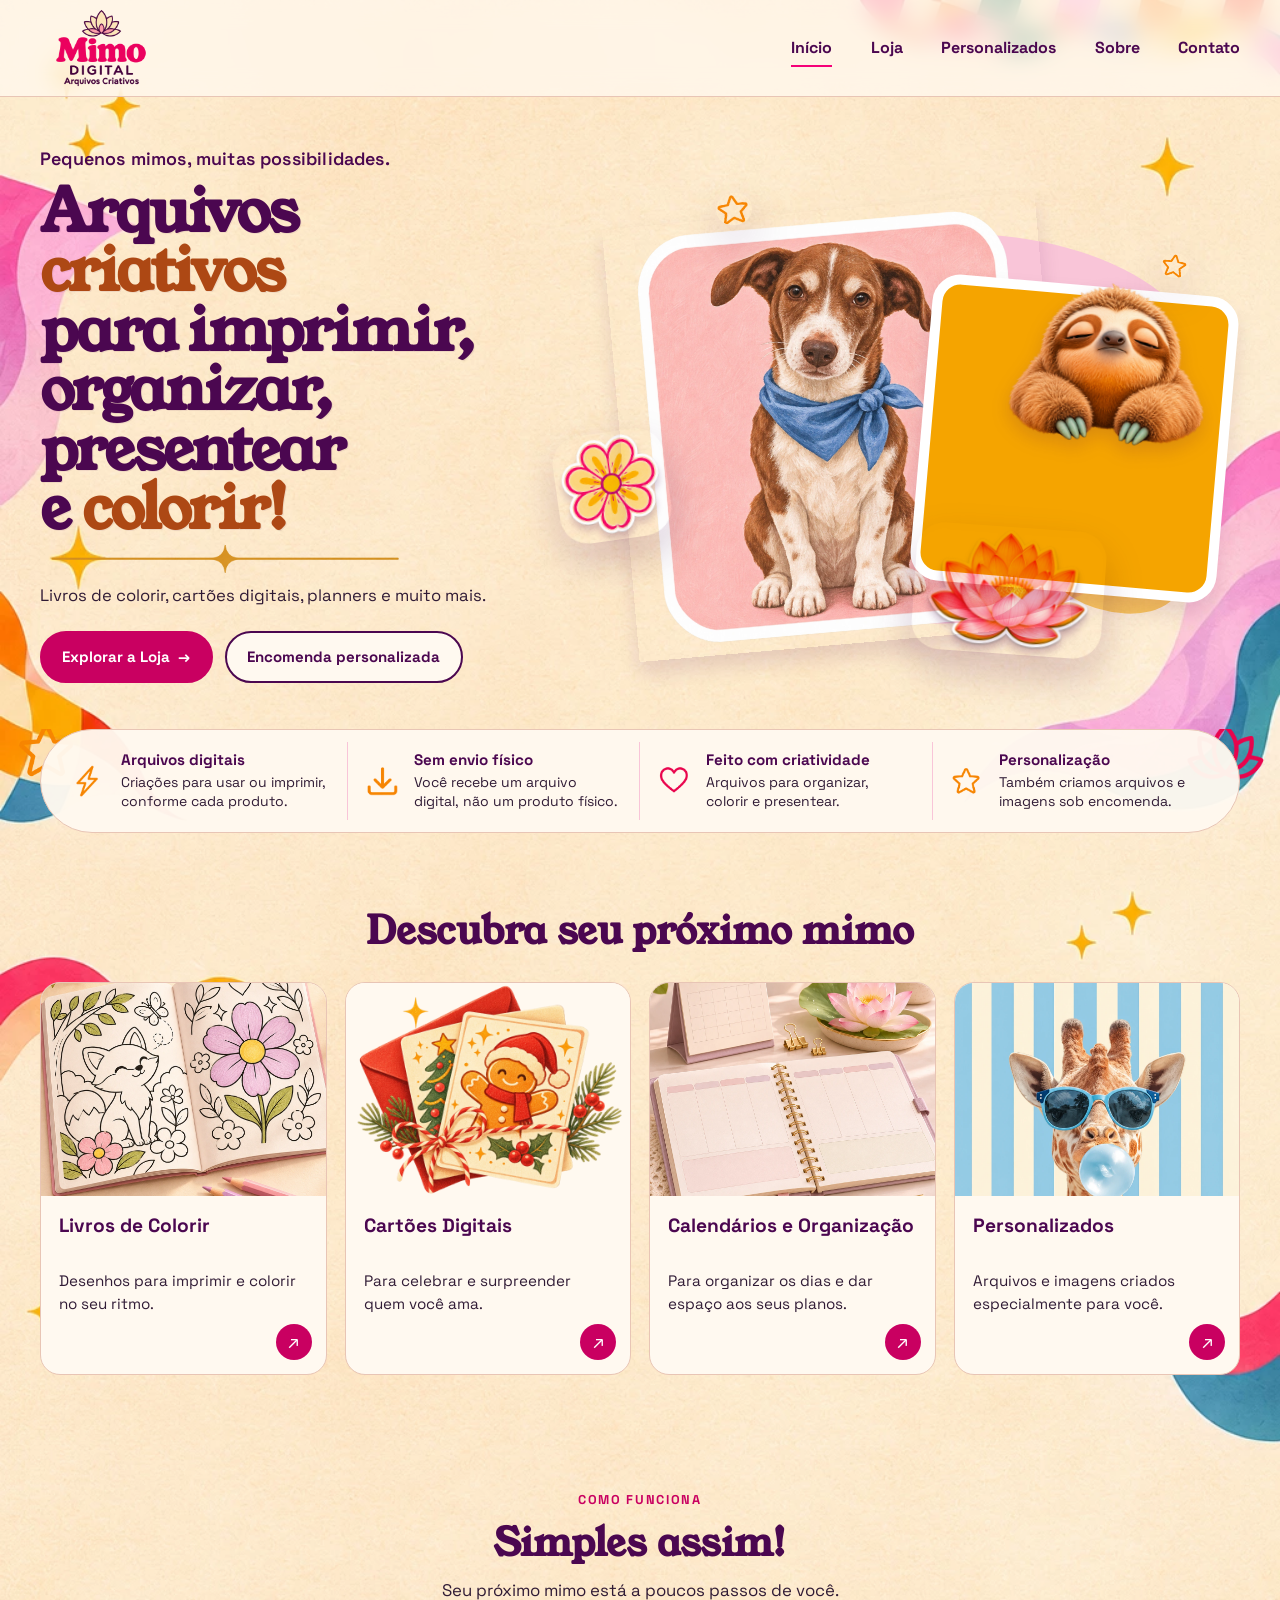
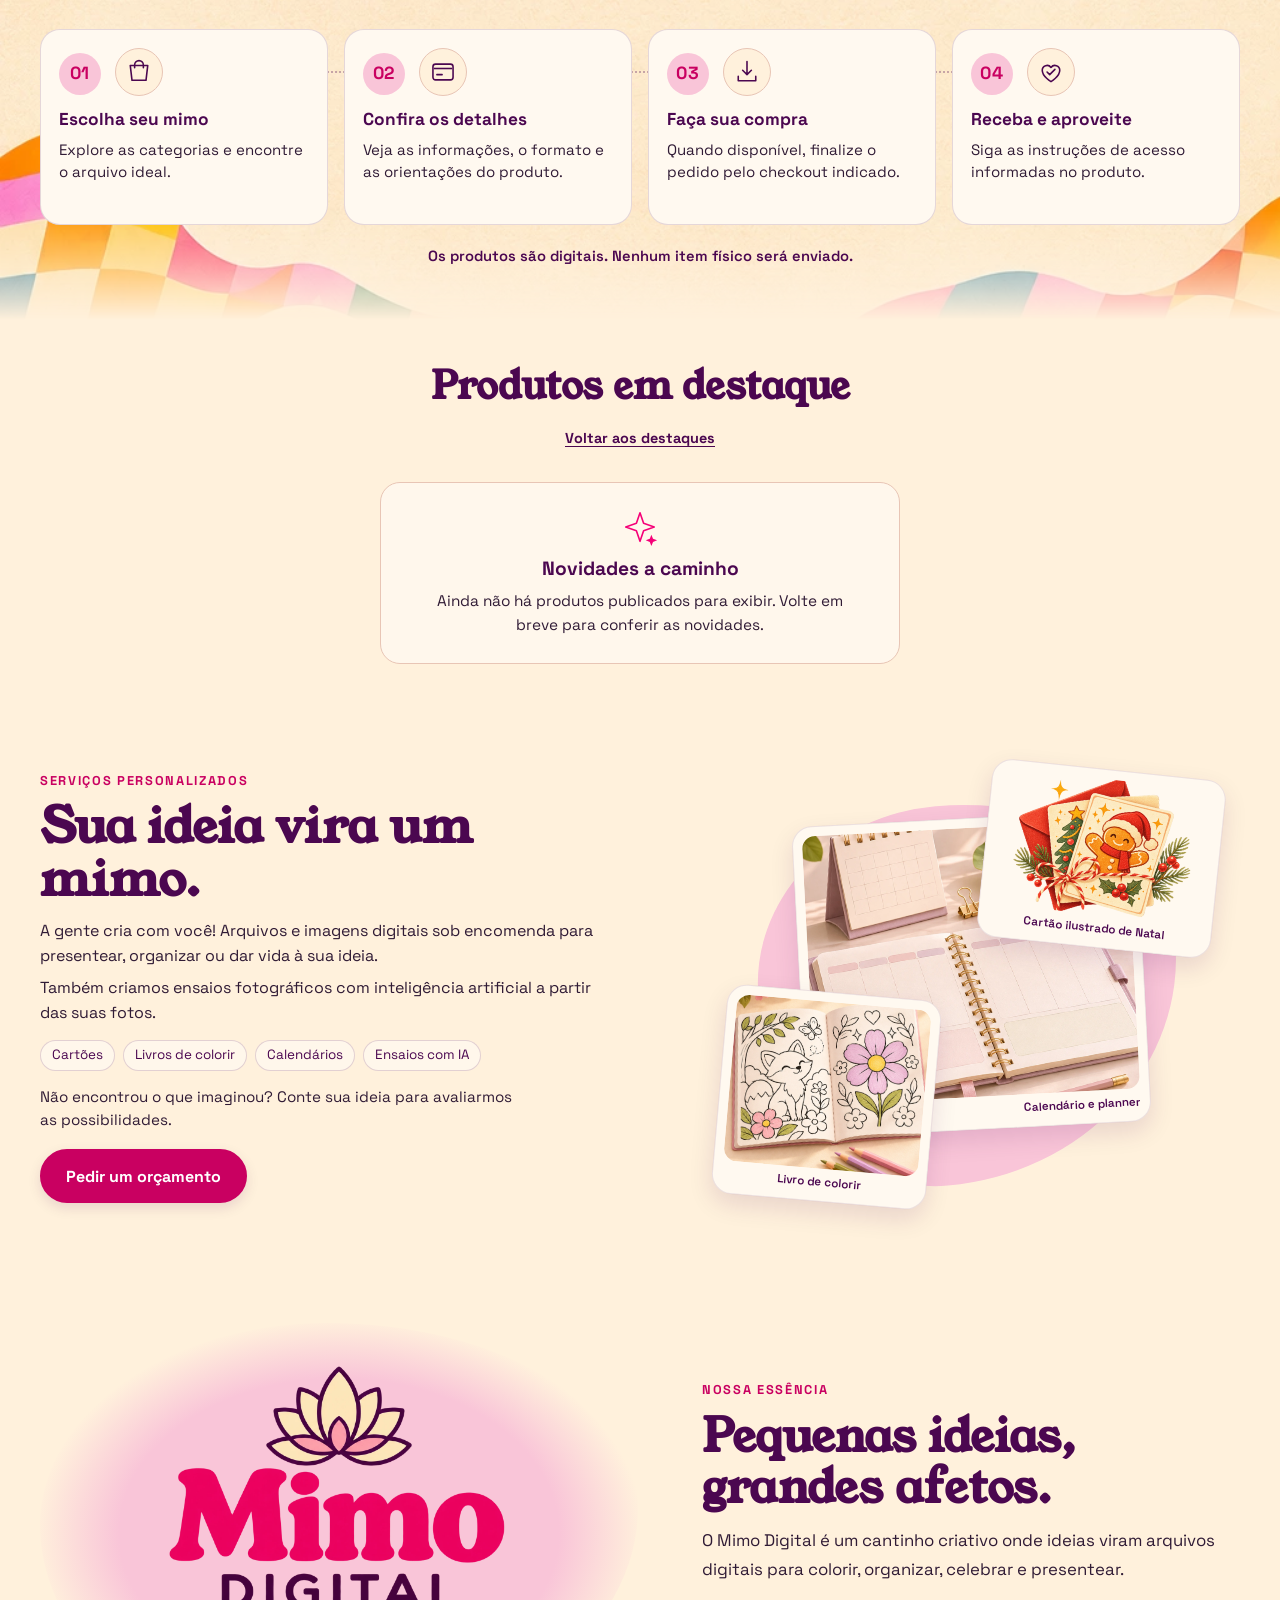
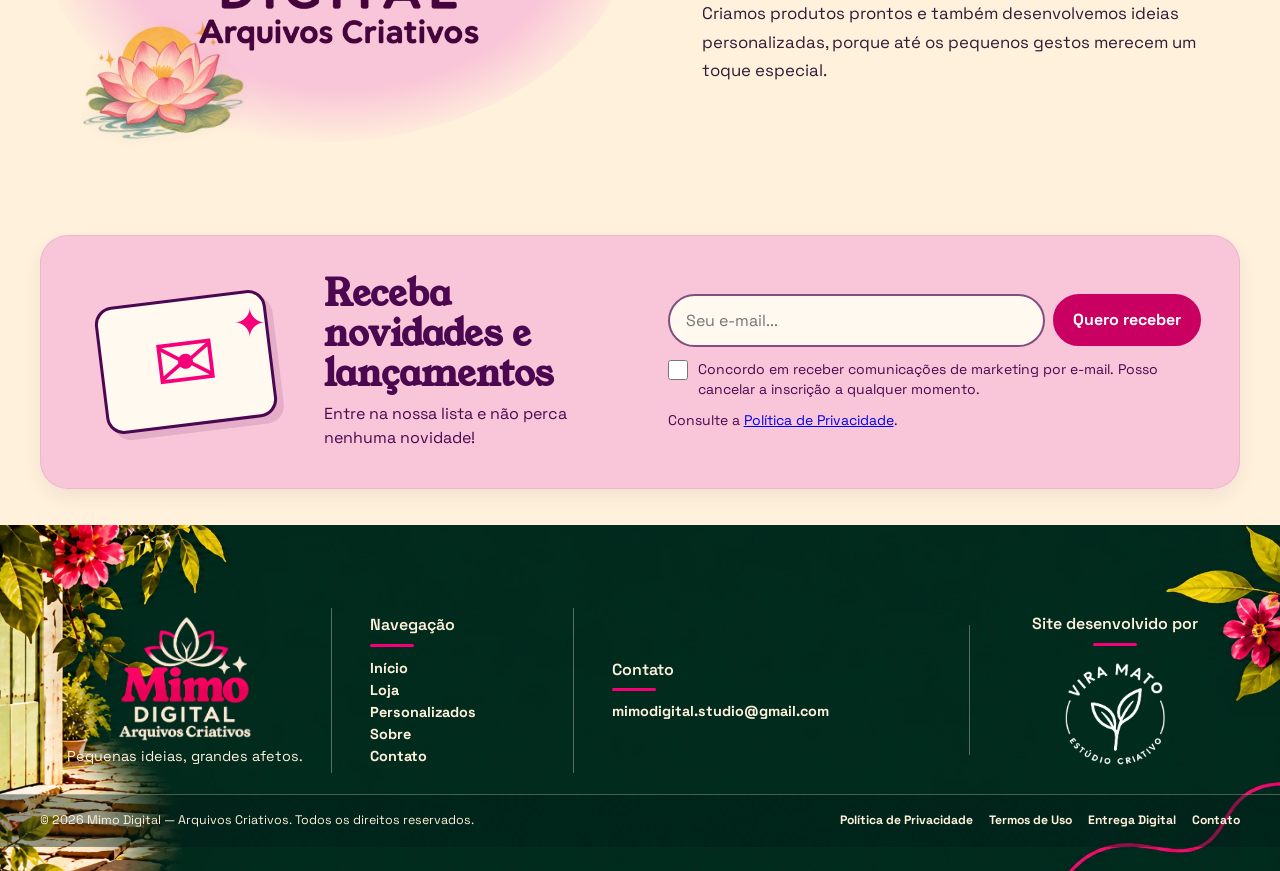
==== commit 75b830b9: "Atualiza layout e páginas da Mimo Digital" ====
--- a/index.html
+++ b/index.html
@@ -5,20 +5,23 @@
   <meta name="viewport" content="width=device-width, initial-scale=1">
   <meta name="description" content="Mimo Digital: arquivos criativos para criar, organizar e presentear.">
   <title>Mimo Digital — Arquivos Criativos</title>
+  <link rel="preconnect" href="https://fonts.googleapis.com">
+  <link rel="preconnect" href="https://fonts.gstatic.com" crossorigin>
   <link rel="stylesheet" href="css/tokens.css">
   <link rel="stylesheet" href="css/styles.css">
 </head>
 <body>
+  <div class="homepage-scene">
   <header class="site-header">
     <div class="container header-inner">
-      <a class="brand" href="#inicio" aria-label="Mimo Digital, início"><img src="assets/img/logo/logo1.png" alt="Mimo Digital — Arquivos Criativos"></a>
+      <a class="brand" href="#inicio" aria-label="Mimo Digital, início"><img src="assets/img/logo/logo1.webp" alt="Mimo Digital — Arquivos Criativos" width="1536" height="1024"></a>
       <button class="menu-toggle" type="button" aria-expanded="false" aria-controls="main-nav" aria-label="Abrir menu"><span></span><span></span><span></span></button>
       <nav id="main-nav" class="main-nav" aria-label="Navegação principal">
         <a class="active" href="#inicio" aria-current="page">Início</a>
         <a href="#loja">Loja</a>
         <a href="#personalizados">Personalizados</a>
         <a href="#sobre">Sobre</a>
-        <a href="#contato">Ajuda</a>
+        <a href="contato.html">Contato</a>
       </nav>
     </div>
   </header>
@@ -28,48 +31,49 @@
       <div class="container hero-grid">
         <div class="hero-copy">
           <p class="hero-intro">Pequenos mimos, muitas possibilidades.</p>
-          <h1 id="hero-title"><span>Arquivos</span><em>criativos</em><span>para imprimir,</span><span>organizar,</span><span>presentear</span><span>e <em>colorir!</em></span></h1>
-          <img class="hero-divider" src="assets/img/elementos/divi.png" alt="" aria-hidden="true" width="2167" height="726">
-          <p class="hero-description">Livros de colorir, cartões, planners e outros arquivos digitais feitos para imprimir, organizar e presentear.</p>
+          <h1 id="hero-title"><span class="hero-title-line">Arquivos</span> <span class="hero-title-line"><span class="hero-title-accent">criativos</span></span> <span class="hero-title-line">para imprimir,</span> <span class="hero-title-line">organizar,</span> <span class="hero-title-line">presentear</span> <span class="hero-title-line">e <span class="hero-title-accent">colorir!</span></span></h1>
+          <img class="hero-divider" src="assets/img/elementos/divi.webp" alt="" aria-hidden="true" width="2167" height="726">
+          <p class="hero-description">Livros de colorir, cartões digitais, planners e muito mais.</p>
           <div class="hero-actions">
-            <a class="btn btn-primary" href="#loja">Conhecer as categorias <span aria-hidden="true">→</span></a>
+            <a class="btn btn-primary" href="#loja">Explorar a Loja <span aria-hidden="true">→</span></a>
             <a class="btn btn-secondary" href="#personalizados">Encomenda personalizada</a>
           </div>
         </div>
         <div class="hero-art" role="group" aria-label="Ilustrações do Luke e de uma preguiça">
           <span class="hero-shape hero-shape-back" aria-hidden="true"></span>
           <span class="hero-shape hero-shape-front" aria-hidden="true"></span>
-          <img class="hero-decoration hero-star" src="assets/img/elementos/star.png" alt="" aria-hidden="true" width="56" height="50">
-          <img class="hero-decoration hero-star hero-star-secondary" src="assets/img/elementos/star.png" alt="" aria-hidden="true" width="56" height="50">
-          <img class="hero-character hero-luke" src="assets/img/ilustracoes/Luke.png" alt="Luke, personagem ilustrado da Mimo Digital" width="1254" height="1254" fetchpriority="high" decoding="async">
-          <img class="hero-character hero-sloth" src="assets/img/ilustracoes/Preguica.png" alt="Ilustração de uma preguiça" width="1254" height="1254" fetchpriority="high" decoding="async">
-          <img class="hero-decoration hero-flower" src="assets/img/ilustracoes/Adesivo de flor.png" alt="" aria-hidden="true" width="1278" height="1230" fetchpriority="high" decoding="async">
-          <img class="hero-decoration hero-lotus" src="assets/img/ilustracoes/Adesivo de lótus.png" alt="" aria-hidden="true" width="1536" height="1024" fetchpriority="high" decoding="async">
+          <img class="hero-decoration hero-star" src="assets/img/elementos/star.webp" alt="" aria-hidden="true" width="56" height="50">
+          <img class="hero-decoration hero-star hero-star-secondary" src="assets/img/elementos/star.webp" alt="" aria-hidden="true" width="56" height="50">
+          <img class="hero-character hero-luke" src="assets/img/ilustracoes/Luke.webp" alt="Luke, personagem ilustrado da Mimo Digital" width="1254" height="1254" fetchpriority="high" decoding="async">
+          <span class="hero-sloth-frame" aria-hidden="true"></span>
+          <img class="hero-character hero-sloth" src="assets/img/ilustracoes/Preguiça.png" alt="Ilustração de uma preguiça apoiada na moldura laranja" width="1536" height="1536" fetchpriority="high" decoding="async">
+          <img class="hero-decoration hero-flower" src="assets/img/ilustracoes/Adesivo de flor.webp" alt="" aria-hidden="true" width="1278" height="1230" fetchpriority="low" decoding="async">
+          <img class="hero-decoration hero-lotus" src="assets/img/ilustracoes/Adesivo de lótus.webp" alt="" aria-hidden="true" width="1536" height="1024" fetchpriority="low" decoding="async">
         </div>
       </div>
     </section>
 
     <section class="store-benefits" aria-labelledby="store-benefits-title">
       <h2 class="sr-only" id="store-benefits-title">Benefícios — Por que escolher o Mimo?</h2>
-      <img class="store-benefit-decoration store-benefit-decoration-left" src="assets/img/elementos/star.png" alt="" aria-hidden="true" width="56" height="50" loading="lazy" decoding="async">
-      <img class="store-benefit-decoration store-benefit-decoration-right" src="assets/img/elementos/lot.png" alt="" aria-hidden="true" width="72" height="56" loading="lazy" decoding="async">
+      <img class="store-benefit-decoration store-benefit-decoration-left" src="assets/img/elementos/star.webp" alt="" aria-hidden="true" width="56" height="50" loading="lazy" decoding="async">
+      <img class="store-benefit-decoration store-benefit-decoration-right" src="assets/img/elementos/lot.webp" alt="" aria-hidden="true" width="72" height="56" loading="lazy" decoding="async">
       <div class="container store-benefit-shell">
         <ul class="store-benefit-grid">
           <li class="store-benefit">
-            <img class="store-benefit-icon" src="assets/img/elementos/raio.png" alt="" aria-hidden="true" width="32" height="36" loading="lazy" decoding="async">
-            <div><h3>Compra prática</h3><p>Encontre um arquivo criativo para sua ideia.</p></div>
+            <img class="store-benefit-icon" src="assets/img/elementos/raio.webp" alt="" aria-hidden="true" width="32" height="36" loading="lazy" decoding="async">
+            <div><h3>Arquivos digitais</h3><p>Criações para usar ou imprimir, conforme cada produto.</p></div>
           </li>
           <li class="store-benefit">
-            <img class="store-benefit-icon" src="assets/img/elementos/dw.png" alt="" aria-hidden="true" width="34" height="32" loading="lazy" decoding="async">
-            <div><h3>Entrega digital</h3><p>Formato digital, sem envio de item físico.</p></div>
+            <img class="store-benefit-icon" src="assets/img/elementos/dw.webp" alt="" aria-hidden="true" width="34" height="32" loading="lazy" decoding="async">
+            <div><h3>Sem envio físico</h3><p>Você recebe um arquivo digital, não um produto físico.</p></div>
           </li>
           <li class="store-benefit">
-            <img class="store-benefit-icon" src="assets/img/elementos/s2.png" alt="" aria-hidden="true" width="36" height="33" loading="lazy" decoding="async">
-            <div><h3>Opções personalizadas</h3><p>Peça um arquivo feito para a sua ideia.</p></div>
+            <img class="store-benefit-icon" src="assets/img/elementos/s2.webp" alt="" aria-hidden="true" width="36" height="33" loading="lazy" decoding="async">
+            <div><h3>Feito com criatividade</h3><p>Arquivos para organizar, colorir e presentear.</p></div>
           </li>
           <li class="store-benefit">
-            <img class="store-benefit-icon" src="assets/img/elementos/star.png" alt="" aria-hidden="true" width="35" height="32" loading="lazy" decoding="async">
-            <div><h3>Arquivos criativos</h3><p>Materiais para imprimir, organizar e presentear.</p></div>
+            <img class="store-benefit-icon" src="assets/img/elementos/star.webp" alt="" aria-hidden="true" width="35" height="32" loading="lazy" decoding="async">
+            <div><h3>Personalização</h3><p>Também criamos arquivos e imagens sob encomenda.</p></div>
           </li>
         </ul>
       </div>
@@ -79,39 +83,22 @@
       <div class="container">
         <div class="section-heading"><h2 id="categories-title">Descubra seu próximo mimo</h2></div>
         <div class="category-showcase-grid">
-          <article class="category-showcase-card">
-            <div class="category-showcase-image"><img src="assets/img/categoria/livro.png" alt="Livro aberto com desenhos florais para colorir e lápis de cor" width="1122" height="1402" loading="lazy" decoding="async"></div>
-            <div class="category-showcase-copy"><h3>Livros de Colorir</h3><p>Histórias e desenhos para dar vida com suas cores.</p></div>
-          </article>
-          <article class="category-showcase-card">
-            <div class="category-showcase-image"><img src="assets/img/categoria/cartao_natal.png" alt="Cartões de Natal ilustrados com um biscoito sorridente" width="1536" height="1024" loading="lazy" decoding="async"></div>
-            <div class="category-showcase-copy"><h3>Cartões Digitais</h3><p>Para celebrar e surpreender quem você ama.</p></div>
-          </article>
-          <article class="category-showcase-card">
-            <div class="category-showcase-image"><img src="assets/img/categoria/calendario.png" alt="Calendário de mesa e planner ao lado de uma flor de lótus" width="1122" height="1402" loading="lazy" decoding="async"></div>
-            <div class="category-showcase-copy"><h3>Calendários e organização</h3><p>Para organizar os dias e dar espaço aos seus planos.</p></div>
-          </article>
-          <article class="category-showcase-card">
-            <div class="category-showcase-image"><img src="assets/img/categoria/personalizado.png" alt="Girafa ilustrada com óculos azuis e chiclete" width="1122" height="1402" loading="lazy" decoding="async"></div>
-            <div class="category-showcase-copy"><h3>Personalizados</h3><p>Ideias feitas especialmente para você.</p></div>
-          </article>
-        </div>
-      </div>
-    </section>
-
-    <section id="produtos" class="products-section section" aria-labelledby="products-title">
-      <div class="container">
-        <div class="section-heading"><h2 id="products-title">Produtos em destaque</h2></div>
-        <div class="products-carousel" role="region" aria-label="Vitrine de produtos em destaque">
-          <button class="products-control products-previous" type="button" aria-label="Ver produto anterior" aria-controls="products-grid" hidden>‹</button>
-          <div id="products-grid" class="products-grid" tabindex="0" aria-label="Produtos em destaque">
-            <article class="empty-state product-placeholder">
-              <svg class="empty-state-icon" viewBox="0 0 40 40" fill="none" aria-hidden="true"><path d="m20 4 3.8 11.1L35 19l-11.2 3.9L20 34l-3.8-11.1L5 19l11.2-3.9L20 4Z" stroke="currentColor" stroke-width="1.7" stroke-linejoin="round"/><path d="m32 27 1.7 4.3L38 33l-4.3 1.7L32 39l-1.7-4.3L26 33l4.3-1.7L32 27Z" fill="currentColor"/></svg>
-              <h3>Novidades a caminho</h3>
-              <p>Estamos preparando arquivos especiais para você. Volte em breve para conhecer a loja.</p>
-            </article>
-          </div>
-          <button class="products-control products-next" type="button" aria-label="Ver próximo produto" aria-controls="products-grid" hidden>›</button>
+          <a class="category-showcase-card" href="?categoria=livros-colorir#produtos" data-category="livros-colorir" aria-label="Ver livros de colorir no catálogo">
+            <div class="category-showcase-image"><img src="assets/img/categoria/livro.webp" alt="Livro aberto com desenhos florais para colorir e lápis de cor" width="1122" height="1402" loading="lazy" decoding="async"></div>
+            <div class="category-showcase-copy"><h3>Livros de Colorir</h3><p>Desenhos para imprimir e colorir no seu ritmo.</p></div><span class="category-showcase-arrow" aria-hidden="true">↗</span>
+          </a>
+          <a class="category-showcase-card" href="?categoria=cartoes-digitais#produtos" data-category="cartoes-digitais" aria-label="Ver cartões digitais no catálogo">
+            <div class="category-showcase-image"><img src="assets/img/categoria/cartao_natal.webp" alt="Cartões de Natal ilustrados com um biscoito sorridente" width="1536" height="1024" loading="lazy" decoding="async"></div>
+            <div class="category-showcase-copy"><h3>Cartões Digitais</h3><p>Para celebrar e surpreender quem você ama.</p></div><span class="category-showcase-arrow" aria-hidden="true">↗</span>
+          </a>
+          <a class="category-showcase-card" href="?categoria=calendarios-organizacao#produtos" data-category="calendarios-organizacao" aria-label="Ver calendários e itens de organização no catálogo">
+            <div class="category-showcase-image"><img src="assets/img/categoria/calendario.webp" alt="Calendário de mesa e planner ao lado de uma flor de lótus" width="1122" height="1402" loading="lazy" decoding="async"></div>
+            <div class="category-showcase-copy"><h3>Calendários e Organização</h3><p>Para organizar os dias e dar espaço aos seus planos.</p></div><span class="category-showcase-arrow" aria-hidden="true">↗</span>
+          </a>
+          <a class="category-showcase-card" href="#personalizados" data-category="personalizados" aria-label="Conhecer os serviços personalizados">
+            <div class="category-showcase-image"><img src="assets/img/categoria/personalizado.webp" alt="Girafa ilustrada com óculos azuis e chiclete" width="1122" height="1402" loading="lazy" decoding="async"></div>
+            <div class="category-showcase-copy"><h3>Personalizados</h3><p>Arquivos e imagens criados especialmente para você.</p></div><span class="category-showcase-arrow" aria-hidden="true">↗</span>
+          </a>
         </div>
       </div>
     </section>
@@ -128,39 +115,44 @@
             <span class="process-number">01</span>
             <span class="process-icon" aria-hidden="true"><svg viewBox="0 0 32 32" fill="none"><path d="M6 8.5h20l-2 17H8l-2-17Z" stroke="currentColor" stroke-width="1.8" stroke-linejoin="round"/><path d="M11 11V8a5 5 0 0 1 10 0v3" stroke="currentColor" stroke-width="1.8" stroke-linecap="round"/></svg></span>
             <h3>Escolha seu mimo</h3>
-            <p>Explore os produtos e encontre o arquivo ideal.</p>
+            <p>Explore as categorias e encontre o arquivo ideal.</p>
           </li>
           <li class="process-step">
             <span class="process-number">02</span>
             <span class="process-icon" aria-hidden="true"><svg viewBox="0 0 32 32" fill="none"><rect x="4.5" y="7" width="23" height="18" rx="3" stroke="currentColor" stroke-width="1.8"/><path d="M5.5 12h21" stroke="currentColor" stroke-width="1.8"/><path d="M9 19h6" stroke="currentColor" stroke-width="1.8" stroke-linecap="round"/></svg></span>
-            <h3>Finalize sua compra</h3>
-            <p>Faça o pagamento no checkout do produto.</p>
+            <h3>Confira os detalhes</h3>
+            <p>Veja as informações, o formato e as orientações do produto.</p>
           </li>
           <li class="process-step">
             <span class="process-number">03</span>
             <span class="process-icon" aria-hidden="true"><svg viewBox="0 0 32 32" fill="none"><path d="M16 4v15m0 0 5-5m-5 5-5-5" stroke="currentColor" stroke-width="1.8" stroke-linecap="round" stroke-linejoin="round"/><path d="M6 21v5h20v-5" stroke="currentColor" stroke-width="1.8" stroke-linecap="round" stroke-linejoin="round"/></svg></span>
-            <h3>Receba seu arquivo</h3>
-            <p>Acesse seu material seguindo as instruções de entrega.</p>
+            <h3>Faça sua compra</h3>
+            <p>Quando disponível, finalize o pedido pelo checkout indicado.</p>
           </li>
           <li class="process-step">
             <span class="process-number">04</span>
             <span class="process-icon" aria-hidden="true"><svg viewBox="0 0 32 32" fill="none"><path d="M16 27s-10-5.8-10-13a5.5 5.5 0 0 1 10-3.2A5.5 5.5 0 0 1 26 14c0 7.2-10 13-10 13Z" stroke="currentColor" stroke-width="1.8" stroke-linejoin="round"/><path d="m11.5 16 3 3 6-6" stroke="currentColor" stroke-width="1.8" stroke-linecap="round" stroke-linejoin="round"/></svg></span>
-            <h3>Aproveite!</h3>
-            <p>Imprima, pinte, organize ou compartilhe conforme as orientações do produto.</p>
+            <h3>Receba e aproveite</h3>
+            <p>Siga as instruções de acesso informadas no produto.</p>
           </li>
         </ol>
-        <p class="digital-note">Nossos produtos são digitais. Nenhum item físico será enviado.</p>
-      </div>
-    </section>
-
-    <section id="sobre" class="about-section section" aria-labelledby="about-title">
-      <div class="container about-layout">
-        <div class="about-art"><img src="assets/img/ilustracoes/lotus.png" alt="Ilustração da flor de lótus da marca Mimo Digital" width="1536" height="1024" loading="lazy" decoding="async"></div>
-        <div class="about-copy">
-          <span class="eyebrow">Nossa essência</span>
-          <h2 id="about-title">Pequenas ideias, grandes afetos.</h2>
-          <p>O Mimo Digital é um cantinho criativo onde ideias se transformam em arquivos para colorir, organizar, celebrar e presentear.</p>
-          <p>Acreditamos que pequenos gestos podem carregar grandes significados e que a criatividade pode fazer parte dos momentos mais simples.</p>
+        <p class="digital-note">Os produtos são digitais. Nenhum item físico será enviado.</p>
+      </div>
+    </section>
+
+    <section id="produtos" class="products-section section" aria-labelledby="products-title">
+      <div class="container">
+        <div class="section-heading"><h2 id="products-title">Produtos em destaque</h2><p id="products-filter-status" class="products-filter-status" aria-live="polite" hidden></p><a id="products-filter-reset" class="products-filter-reset" href="#produtos" hidden>Voltar aos destaques</a></div>
+        <div class="products-carousel" role="region" aria-label="Vitrine de produtos em destaque">
+          <button class="products-control products-previous" type="button" aria-label="Ver produto anterior" aria-controls="products-grid" hidden>‹</button>
+          <div id="products-grid" class="products-grid" tabindex="0" aria-label="Produtos em destaque">
+            <article class="empty-state product-placeholder">
+              <svg class="empty-state-icon" viewBox="0 0 40 40" fill="none" aria-hidden="true"><path d="m20 4 3.8 11.1L35 19l-11.2 3.9L20 34l-3.8-11.1L5 19l11.2-3.9L20 4Z" stroke="currentColor" stroke-width="1.7" stroke-linejoin="round"/><path d="m32 27 1.7 4.3L38 33l-4.3 1.7L32 39l-1.7-4.3L26 33l4.3-1.7L32 27Z" fill="currentColor"/></svg>
+              <h3>Novidades a caminho</h3>
+              <p>Ainda não há produtos publicados para exibir. Volte em breve para conferir as novidades.</p>
+            </article>
+          </div>
+          <button class="products-control products-next" type="button" aria-label="Ver próximo produto" aria-controls="products-grid" hidden>›</button>
         </div>
       </div>
     </section>
@@ -170,7 +162,8 @@
         <div class="personalized-copy">
           <span class="eyebrow">SERVIÇOS PERSONALIZADOS</span>
           <h2 id="personalized-title">Sua ideia vira um mimo.</h2>
-          <p class="personalized-description">A gente cria com você! Arquivos e imagens digitais sob encomenda, para presentear, organizar ou dar vida à sua ideia. Também criamos imagens com inteligência artificial a partir das suas fotos.</p>
+          <p class="personalized-description">A gente cria com você! Arquivos e imagens digitais sob encomenda para presentear, organizar ou dar vida à sua ideia.</p>
+          <p class="personalized-description personalized-ai-description">Também criamos ensaios fotográficos com inteligência artificial a partir das suas fotos.</p>
           <ul class="personalized-services" aria-label="Tipos de serviços personalizados">
             <li>Cartões</li>
             <li>Livros de colorir</li>
@@ -178,14 +171,37 @@
             <li>Ensaios com IA</li>
           </ul>
           <p class="personalized-support">Não encontrou o que imaginou? Conte sua ideia para avaliarmos as possibilidades.</p>
-          <a class="btn btn-primary personalized-whatsapp" href="https://wa.me/" data-whatsapp-number="5513991065598" data-whatsapp-message="Olá! Gostaria de pedir um orçamento para um serviço personalizado do Mimo Digital." target="_blank" rel="noopener noreferrer">Pedir um orçamento <span aria-hidden="true">↗</span></a>
-        </div>
-        <div class="personalized-art" role="group" aria-label="Exemplos visuais de cartões, livros de colorir, calendários e ilustrações personalizadas">
+          <a class="btn btn-primary personalized-whatsapp" href="https://api.whatsapp.com/send/?phone=5513991065598&amp;text=Ol%C3%A1%21+Gostaria+de+pedir+um+or%C3%A7amento+para+um+servi%C3%A7o+personalizado+do+Mimo+Digital.&amp;type=phone_number&amp;app_absent=0" data-whatsapp-number="5513991065598" data-whatsapp-message="Olá! Gostaria de pedir um orçamento para um serviço personalizado do Mimo Digital." target="_blank" rel="noopener noreferrer">Pedir um orçamento</a>
+        </div>
+        <div class="personalized-art" role="group" aria-label="Referências visuais de calendário e planner, livro de colorir e cartão ilustrado de Natal">
           <span class="personalized-art-shape" aria-hidden="true"></span>
-          <img class="personalized-sample personalized-sample-pet" src="assets/img/ilustracoes/Filhote.png" alt="Ilustração personalizada de um filhote com lenço rosa" width="1158" height="1359" loading="lazy" decoding="async">
-          <img class="personalized-sample personalized-sample-book" src="assets/img/categoria/livro.png" alt="Exemplo visual de livro de colorir" width="1122" height="1402" loading="lazy" decoding="async">
-          <img class="personalized-sample personalized-sample-calendar" src="assets/img/categoria/calendario.png" alt="Exemplo visual de calendário e planner" width="1122" height="1402" loading="lazy" decoding="async">
-          <img class="personalized-sample personalized-sample-card" src="assets/img/categoria/cartao_natal.png" alt="Exemplo visual de cartão ilustrado" width="1536" height="1024" loading="lazy" decoding="async">
+          <figure class="personalized-sample personalized-sample-calendar">
+            <img src="assets/img/categoria/calendario.webp" alt="Calendário de mesa e planner aberto em tons suaves" width="1122" height="1402" loading="lazy" decoding="async">
+            <figcaption>Calendário e planner</figcaption>
+          </figure>
+          <figure class="personalized-sample personalized-sample-book">
+            <img src="assets/img/categoria/livro.webp" alt="Livro de colorir aberto com ilustrações florais" width="1122" height="1402" loading="lazy" decoding="async">
+            <figcaption>Livro de colorir</figcaption>
+          </figure>
+          <figure class="personalized-sample personalized-sample-card">
+            <img src="assets/img/categoria/cartao_natal.webp" alt="Cartão ilustrado com tema de Natal" width="1536" height="1024" loading="lazy" decoding="async">
+            <figcaption>Cartão ilustrado de Natal</figcaption>
+          </figure>
+        </div>
+      </div>
+    </section>
+
+    <section id="sobre" class="about-section section" aria-labelledby="about-title">
+      <div class="container about-layout">
+        <div class="about-art">
+          <img class="about-lotus" src="assets/img/ilustracoes/lotus.webp" alt="Ilustração da flor de lótus da marca Mimo Digital" width="1536" height="1024" loading="lazy" decoding="async">
+          <img class="about-logo" src="assets/img/logo/logo1.webp" alt="Mimo Digital — Arquivos Criativos" width="1536" height="1024" loading="lazy" decoding="async">
+        </div>
+        <div class="about-copy">
+          <span class="eyebrow">Nossa essência</span>
+          <h2 id="about-title">Pequenas ideias, grandes afetos.</h2>
+          <p>O Mimo Digital é um cantinho criativo onde ideias viram arquivos digitais para colorir, organizar, celebrar e presentear.</p>
+          <p>Criamos produtos prontos e também desenvolvemos ideias personalizadas, porque até os pequenos gestos merecem um toque especial.</p>
         </div>
       </div>
     </section>
@@ -194,9 +210,12 @@
 
   <section class="newsletter" aria-labelledby="newsletter-title">
     <div class="container newsletter-inner">
+      <div class="newsletter-art" aria-hidden="true"><span class="newsletter-envelope">✉</span><span class="newsletter-sparkle">✦</span></div>
       <div class="newsletter-copy">
-        <h2 id="newsletter-title">Receba novidades<br>e lançamentos</h2>
-        <p>Inscreva-se para receber notícias da Mimo Digital.</p>
+        <h2 id="newsletter-title">Receba novidades e lançamentos</h2>
+        <p>Entre na nossa lista e não perca nenhuma novidade!</p>
+      </div>
+      <div class="newsletter-form-area">
         <div id="sib-form-container" class="sib-form-container">
           <div id="error-message" class="sib-form-message-panel newsletter-message newsletter-error" role="alert" aria-live="assertive">
             <div class="sib-form-message-panel__text"><span class="sib-form-message-panel__inner-text">Não conseguimos concluir sua inscrição. Tente novamente.</span></div>
@@ -211,7 +230,7 @@
                   <div class="form__label-row">
                     <label class="sr-only entry__label" for="newsletter-email" data-required="*">Seu e-mail</label>
                     <div class="entry__field">
-                      <input class="input" id="newsletter-email" name="EMAIL" type="email" autocomplete="email" inputmode="email" maxlength="254" placeholder="Seu melhor e-mail" data-required="true" aria-describedby="newsletter-error" required>
+                      <input class="input" id="newsletter-email" name="EMAIL" type="email" autocomplete="email" inputmode="email" maxlength="254" placeholder="Seu e-mail..." data-required="true" aria-describedby="newsletter-error" required>
                     </div>
                   </div>
                   <label id="newsletter-error" class="entry__error entry__error--primary newsletter-message newsletter-error" role="alert" aria-live="polite"></label>
@@ -236,19 +255,19 @@
           </form>
         </div>
       </div>
-      <div class="newsletter-art" aria-hidden="true"><span class="newsletter-envelope">✉</span><span class="newsletter-sparkle">✦</span></div>
     </div>
   </section>
 
+  </div>
   <footer id="contato" class="site-footer">
     <div class="container footer-columns">
       <section class="footer-column footer-mimo" aria-label="Mimo Digital">
-        <img src="assets/img/logo/principal.png" alt="Mimo Digital — Arquivos Criativos" width="1356" height="1159" loading="lazy" decoding="async">
+        <img src="assets/img/logo/principal.webp" alt="Mimo Digital — Arquivos Criativos" width="1356" height="1159" loading="lazy" decoding="async">
         <p>Pequenas ideias, grandes afetos.</p>
       </section>
       <nav class="footer-column footer-navigation" aria-labelledby="footer-nav-title">
         <h2 id="footer-nav-title">Navegação</h2><span class="footer-rule" aria-hidden="true"></span>
-        <a href="#inicio">Início</a><a href="#loja">Loja</a><a href="#personalizados">Personalizados</a><a href="#sobre">Sobre</a><a href="#contato">Ajuda</a>
+        <a href="#inicio">Início</a><a href="#loja">Loja</a><a href="#personalizados">Personalizados</a><a href="#sobre">Sobre</a><a href="contato.html">Contato</a>
       </nav>
       <section id="footer-contact" class="footer-column footer-contact" aria-labelledby="footer-contact-title">
         <h2 id="footer-contact-title">Contato</h2><span class="footer-rule" aria-hidden="true"></span>
@@ -256,7 +275,7 @@
       </section>
       <section class="footer-column footer-vira" aria-labelledby="footer-vira-title">
         <h2 id="footer-vira-title">Site desenvolvido por</h2><span class="footer-rule" aria-hidden="true"></span>
-        <a href="https://carolinagarcez.github.io/estudioviramato/" target="_blank" rel="noopener noreferrer" aria-label="Vira Mato — Estúdio Criativo (abre em nova aba)"><img src="assets/img/vira%20mato/selo_viramato.png" alt="Vira Mato — Estúdio Criativo" width="1287" height="1222" loading="lazy" decoding="async"></a>
+        <a href="https://carolinagarcez.github.io/estudioviramato/" target="_blank" rel="noopener noreferrer" aria-label="Vira Mato — Estúdio Criativo (abre em nova aba)"><img src="assets/img/vira%20mato/selo_viramato.webp" alt="Vira Mato — Estúdio Criativo" width="1287" height="1222" loading="lazy" decoding="async"></a>
       </section>
     </div>
     <div class="footer-copyright">
@@ -264,8 +283,8 @@
         <p>© 2026 Mimo Digital — Arquivos Criativos. Todos os direitos reservados.</p>
         <nav class="footer-legal" aria-label="Informações e contato">
           <a href="privacidade.html">Política de Privacidade</a>
-          <span aria-disabled="true">Termos de Uso <small>(em breve)</small></span>
-          <a href="#como-funciona">Entrega Digital</a>
+          <a href="termos.html">Termos de Uso</a>
+          <a href="entrega-digital.html">Entrega Digital</a>
           <a href="mailto:mimodigital.studio@gmail.com">Contato</a>
         </nav>
       </div>
--- a/css/tokens.css
+++ b/css/tokens.css
@@ -1,8 +1,9 @@
 /* Mimo  — Design tokens V1.0 */
-@import url('https://fonts.googleapis.com/css2?family=Caveat:wght@500;700&family=Space+Grotesk:wght@400;500;600;700&family=Young+Serif&display=swap');
+@import url('https://fonts.googleapis.com/css2?family=Space+Grotesk:wght@400;500;600;700&family=Young+Serif&display=swap');
 :root {
   --color-pink: #F50078;
-  --color-pink-hover: #C90061;
+  --color-pink-contrast: #C90061;
+  --color-pink-hover: #A80051;
   --color-purple: #4B0750;
   --color-cream: #FFF1DC;
   --color-paper: #FFF9F0;
@@ -10,6 +11,7 @@
   --color-rose: #F9C5D8;
   --color-teal: #237D78;
   --color-orange: #F36A21;
+  --color-orange-text: #AD4814;
   --color-border: #E8C5B5;
   --color-text: #301B35;
   --color-white: #FFFFFF;
@@ -29,7 +31,7 @@
 h2 { font-size: clamp(1.8rem,3vw,2.8rem); line-height: 1.15; }
 .container { width: min(var(--container-width), calc(100% - 32px)); margin-inline: auto; }
 .btn { display: inline-flex; align-items: center; justify-content: center; gap: 8px; min-height: 48px; padding: 12px 24px; border-radius: var(--radius-pill); font: 800 1rem var(--font-body); text-decoration: none; cursor: pointer; transition: background-color .2s ease, transform .2s ease; }
-.btn-primary { background: var(--color-pink); color: var(--color-white); border: 2px solid var(--color-pink); }
+.btn-primary { background: var(--color-pink-contrast); color: var(--color-white); border: 2px solid var(--color-pink-contrast); }
 .btn-primary:hover { background: var(--color-pink-hover); border-color: var(--color-pink-hover); }
 .btn-secondary { background: var(--color-paper); color: var(--color-purple); border: 2px solid var(--color-purple); }
 .btn-secondary:hover { background: var(--color-rose); }
--- a/css/styles.css
+++ b/css/styles.css
@@ -1,17 +1,17 @@
-*{box-sizing:border-box}html{scroll-behavior:smooth}body{margin:0;overflow-x:hidden}.sr-only{position:absolute;width:1px;height:1px;padding:0;margin:-1px;overflow:hidden;clip:rect(0,0,0,0);white-space:nowrap;border:0}.site-header{position:sticky;top:0;z-index:10;background:rgba(255,249,240,.95);border-bottom:1px solid var(--color-border);backdrop-filter:blur(12px)}.header-inner{min-height:82px;display:flex;align-items:center;justify-content:space-between}.brand img{display:block;width:162px;height:auto}.main-nav{display:flex;align-items:center;gap:28px}.main-nav a,.site-footer a{color:var(--color-purple);font-weight:800;text-decoration:none}.main-nav a:hover,.main-nav .active{color:var(--color-pink)}.menu-toggle{display:none;background:none;border:0;min-width:44px;min-height:44px;padding:10px}.menu-toggle span:not(.sr-only){display:block;width:24px;height:2px;background:var(--color-purple);margin:5px}.hero{background:var(--color-cream) url('../assets/images/Fundo.png') center 28%/cover;min-height:600px;display:flex;align-items:center;padding:64px 0}.hero-grid{display:grid;grid-template-columns:1.05fr .95fr;align-items:center;gap:48px}.hero-copy{max-width:650px}.eyebrow{display:block;color:var(--color-pink);font-size:.8rem;letter-spacing:.13em;text-transform:uppercase;font-weight:800;margin-bottom:16px}.hero h1{margin:0 0 24px}.hero p{font-size:1.2rem;max-width:500px;margin:0 0 32px}.hero-actions{display:flex;gap:12px;flex-wrap:wrap}.hero-art{position:relative;max-width:520px}.hero-art img{display:block;width:100%;border-radius:28px;box-shadow:0 18px 40px rgba(75,7,80,.18);mix-blend-mode:multiply}.art-sticker{position:absolute;right:-20px;top:-24px;background:var(--color-gold);color:var(--color-purple);padding:16px 18px;border-radius:50%;transform:rotate(8deg);text-align:center;line-height:1.1;z-index:1}.benefits{background:var(--color-purple);color:var(--color-paper);padding:20px 0}.benefits-grid{display:grid;grid-template-columns:repeat(3,1fr);gap:24px}.benefits-grid div{display:grid;grid-template-columns:32px 1fr;column-gap:8px;align-items:center}.benefits-grid span{grid-row:span 2;color:var(--color-gold);font-size:1.7rem}.benefits-grid strong{font-size:.95rem}.benefits-grid small{color:var(--color-rose);font-size:.8rem}.section{padding:96px 0}.section-heading{text-align:center;max-width:650px;margin:0 auto 48px}.section-heading h2{margin:0 0 12px}.section-heading p{margin:0}.category-grid{display:grid;grid-template-columns:repeat(4,1fr);gap:16px}.category-card{min-height:230px;padding:24px;display:flex;flex-direction:column;justify-content:space-between;text-decoration:none;border-radius:var(--radius-card);color:var(--color-purple);transition:transform .2s ease,box-shadow .2s ease}.category-card:hover{transform:translateY(-5px);box-shadow:var(--shadow-card)}.category-pink{background:var(--color-rose)}.category-teal{background:#bfe2dc}.category-gold{background:#ffe1a6}.category-purple{background:#dfc6e3}.category-icon{font-size:2.4rem}.category-card h3{margin:0 0 4px;font-size:1.25rem}.category-card p{margin:0;font-size:.9rem;line-height:1.4}.circle-arrow{align-self:flex-end;border:1px solid currentColor;border-radius:50%;width:34px;height:34px;display:grid;place-items:center;font-size:1.1rem}.products-section{background:var(--color-paper)}.products-grid{min-height:220px;display:grid;grid-template-columns:repeat(4,1fr);gap:20px}.empty-state{grid-column:1/-1;text-align:center;max-width:420px;margin:auto;padding:28px}.empty-state span{color:var(--color-gold);font-size:2rem}.empty-state h3{margin:8px 0}.empty-state p{margin:0}.how-it-works{background:var(--color-rose)}.steps{display:grid;grid-template-columns:repeat(3,1fr);gap:32px}.steps div{border-top:2px solid var(--color-purple);padding-top:20px}.steps b{color:var(--color-pink);font:800 1.5rem var(--font-display)}.steps h3{margin:12px 0 4px}.steps p{margin:0}.custom-banner{background:var(--color-purple);color:var(--color-paper);overflow:hidden}.custom-inner{min-height:390px;display:flex;align-items:center;justify-content:space-between}.custom-banner h2{color:var(--color-paper);margin:0 0 28px}.custom-banner .eyebrow{color:var(--color-gold)}.custom-banner img{width:390px;height:300px;object-fit:cover;mix-blend-mode:screen;opacity:.85}.site-footer{background:var(--color-cream);padding:56px 0 24px}.footer-grid{display:grid;grid-template-columns:1.3fr 1fr 1fr;gap:32px;align-items:start}.footer-grid h2{font-size:1.35rem;margin:0 0 8px}.footer-grid nav{display:flex;flex-direction:column;gap:8px}.footer-bottom{border-top:1px solid var(--color-border);margin-top:40px;padding-top:20px;display:flex;justify-content:space-between;color:var(--color-purple);font-size:.8rem}@media(max-width:900px){.category-grid,.products-grid{grid-template-columns:repeat(2,1fr)}.hero-grid{gap:24px}.section{padding:72px 0}}@media(max-width:700px){.menu-toggle{display:block}.main-nav{display:none;position:absolute;top:81px;left:0;right:0;padding:16px;background:var(--color-paper);border-bottom:1px solid var(--color-border);flex-direction:column;align-items:stretch;gap:0}.main-nav.is-open{display:flex}.main-nav a{padding:12px 16px}.hero{padding:56px 0}.hero-grid{grid-template-columns:1fr}.hero-art{order:2;margin:12px auto 0;max-width:420px}.art-sticker{right:-4px}.benefits-grid{grid-template-columns:1fr;gap:16px}.category-grid,.products-grid,.steps{grid-template-columns:1fr}.category-card{min-height:190px}.custom-inner{min-height:0;padding:64px 0;position:relative}.custom-inner img{position:absolute;right:-80px;bottom:-30px;width:280px;height:230px;opacity:.35}.custom-inner>div{position:relative;z-index:1}.footer-grid{grid-template-columns:1fr;gap:24px}.footer-bottom{display:block}.footer-bottom span{display:block;margin-top:8px}}
+*{box-sizing:border-box}html{scroll-behavior:smooth}body{margin:0;overflow-x:hidden}.sr-only{position:absolute;width:1px;height:1px;padding:0;margin:-1px;overflow:hidden;clip:rect(0,0,0,0);white-space:nowrap;border:0}.site-header{position:sticky;top:0;z-index:10;background:rgba(255,249,240,.95);border-bottom:1px solid var(--color-border);backdrop-filter:blur(12px)}.header-inner{min-height:82px;display:flex;align-items:center;justify-content:space-between}.brand img{display:block;width:162px;height:auto}.main-nav{display:flex;align-items:center;gap:28px}.main-nav a,.site-footer a{color:var(--color-purple);font-weight:800;text-decoration:none}.main-nav a:hover,.main-nav .active{color:var(--color-pink-contrast)}.menu-toggle{display:none;background:none;border:0;min-width:44px;min-height:44px;padding:10px}.menu-toggle span:not(.sr-only){display:block;width:24px;height:2px;background:var(--color-purple);margin:5px}.hero{background:var(--color-cream) url('../assets/img/bg/Fundo.webp') center 28%/cover;min-height:600px;display:flex;align-items:center;padding:64px 0}.hero-grid{display:grid;grid-template-columns:1.05fr .95fr;align-items:center;gap:48px}.hero-copy{max-width:650px}.eyebrow{display:block;color:var(--color-pink-contrast);font-size:.8rem;letter-spacing:.13em;text-transform:uppercase;font-weight:800;margin-bottom:16px}.hero h1{margin:0 0 24px}.hero p{font-size:1.2rem;max-width:500px;margin:0 0 32px}.hero-actions{display:flex;gap:12px;flex-wrap:wrap}.hero-art{position:relative;max-width:520px}.hero-art img{display:block;width:100%;border-radius:28px;box-shadow:0 18px 40px rgba(75,7,80,.18);mix-blend-mode:multiply}.art-sticker{position:absolute;right:-20px;top:-24px;background:var(--color-gold);color:var(--color-purple);padding:16px 18px;border-radius:50%;transform:rotate(8deg);text-align:center;line-height:1.1;z-index:1}.benefits{background:var(--color-purple);color:var(--color-paper);padding:20px 0}.benefits-grid{display:grid;grid-template-columns:repeat(3,1fr);gap:24px}.benefits-grid div{display:grid;grid-template-columns:32px 1fr;column-gap:8px;align-items:center}.benefits-grid span{grid-row:span 2;color:var(--color-gold);font-size:1.7rem}.benefits-grid strong{font-size:.95rem}.benefits-grid small{color:var(--color-rose);font-size:.8rem}.section{padding:96px 0}.section-heading{text-align:center;max-width:650px;margin:0 auto 48px}.section-heading h2{margin:0 0 12px}.section-heading p{margin:0}.category-grid{display:grid;grid-template-columns:repeat(4,1fr);gap:16px}.category-card{min-height:230px;padding:24px;display:flex;flex-direction:column;justify-content:space-between;text-decoration:none;border-radius:var(--radius-card);color:var(--color-purple);transition:transform .2s ease,box-shadow .2s ease}.category-card:hover{transform:translateY(-5px);box-shadow:var(--shadow-card)}.category-pink{background:var(--color-rose)}.category-teal{background:#bfe2dc}.category-gold{background:#ffe1a6}.category-purple{background:#dfc6e3}.category-icon{font-size:2.4rem}.category-card h3{margin:0 0 4px;font-size:1.25rem}.category-card p{margin:0;font-size:.9rem;line-height:1.4}.circle-arrow{align-self:flex-end;border:1px solid currentColor;border-radius:50%;width:34px;height:34px;display:grid;place-items:center;font-size:1.1rem}.products-section{background:var(--color-paper)}.products-grid{min-height:220px;display:grid;grid-template-columns:repeat(4,1fr);gap:20px}.empty-state{grid-column:1/-1;text-align:center;max-width:420px;margin:auto;padding:28px}.empty-state span{color:var(--color-gold);font-size:2rem}.empty-state h3{margin:8px 0}.empty-state p{margin:0}.how-it-works{background:var(--color-rose)}.steps{display:grid;grid-template-columns:repeat(3,1fr);gap:32px}.steps div{border-top:2px solid var(--color-purple);padding-top:20px}.steps b{color:var(--color-pink-contrast);font:800 1.5rem var(--font-display)}.steps h3{margin:12px 0 4px}.steps p{margin:0}.custom-banner{background:var(--color-purple);color:var(--color-paper);overflow:hidden}.custom-inner{min-height:390px;display:flex;align-items:center;justify-content:space-between}.custom-banner h2{color:var(--color-paper);margin:0 0 28px}.custom-banner .eyebrow{color:var(--color-gold)}.custom-banner img{width:390px;height:300px;object-fit:cover;mix-blend-mode:screen;opacity:.85}.site-footer{background:var(--color-cream);padding:56px 0 24px}.footer-grid{display:grid;grid-template-columns:1.3fr 1fr 1fr;gap:32px;align-items:start}.footer-grid h2{font-size:1.35rem;margin:0 0 8px}.footer-grid nav{display:flex;flex-direction:column;gap:8px}.footer-bottom{border-top:1px solid var(--color-border);margin-top:40px;padding-top:20px;display:flex;justify-content:space-between;color:var(--color-purple);font-size:.8rem}@media(max-width:900px){.category-grid,.products-grid{grid-template-columns:repeat(2,1fr)}.hero-grid{gap:24px}.section{padding:72px 0}}@media(max-width:700px){.menu-toggle{display:block}.main-nav{display:none;position:absolute;top:81px;left:0;right:0;padding:16px;background:var(--color-paper);border-bottom:1px solid var(--color-border);flex-direction:column;align-items:stretch;gap:0}.main-nav.is-open{display:flex}.main-nav a{padding:12px 16px}.hero{padding:56px 0}.hero-grid{grid-template-columns:1fr}.hero-art{order:2;margin:12px auto 0;max-width:420px}.art-sticker{right:-4px}.benefits-grid{grid-template-columns:1fr;gap:16px}.category-grid,.products-grid,.steps{grid-template-columns:1fr}.category-card{min-height:190px}.custom-inner{min-height:0;padding:64px 0;position:relative}.custom-inner img{position:absolute;right:-80px;bottom:-30px;width:280px;height:230px;opacity:.35}.custom-inner>div{position:relative;z-index:1}.footer-grid{grid-template-columns:1fr;gap:24px}.footer-bottom{display:block}.footer-bottom span{display:block;margin-top:8px}}
 /* Refinamento visual do mockup */
-.header-tools{display:flex;gap:18px;margin-left:20px}.header-tools a{color:var(--color-purple);font-size:2rem;text-decoration:none}.main-nav{margin-left:auto}.hero{min-height:560px;padding:38px 0;background-position:center;background-size:cover}.hero-copy{padding-left:28px}.hero h1{font-family:'Young Serif',Georgia,serif;font-size:clamp(2.55rem,4.5vw,4.25rem);line-height:.98;letter-spacing:-.03em}.hero h1 em{font-style:normal;color:var(--color-orange)}.hero p{font-size:1.2rem;border-top:2px solid var(--color-gold);padding-top:16px}.hero-art{height:410px;max-width:590px}.hero-banner{width:100%;height:100%;object-fit:cover;border-radius:28px}.hero-flower,.hero-lotus{position:absolute;object-fit:contain;filter:drop-shadow(0 6px 3px rgba(75,7,80,.2))}.hero-flower{width:130px;left:-45px;bottom:45px}.hero-lotus{width:210px;right:55px;bottom:-45px}.benefits{background:var(--color-paper);padding:18px 0}.benefits-grid{background:#fff8f2;border:1px solid var(--color-border);border-radius:999px;padding:16px 32px;grid-template-columns:repeat(4,1fr);color:var(--color-purple)}.benefits-grid div{border-right:1px solid var(--color-rose);padding-right:18px}.benefits-grid div:last-child{border:0}.benefits-grid span{color:var(--color-pink)}.section-heading h2{font-family:'Young Serif',Georgia,serif}.category-grid{gap:18px}.category-card{padding:0 0 18px;background:var(--color-paper);border:1px solid var(--color-border);min-height:300px;position:relative}.category-card img{width:100%;height:140px;object-fit:cover}.category-card>span:not(.circle-arrow){padding:0 16px}.category-card h3{margin-top:14px}.category-card .circle-arrow{position:absolute;right:14px;bottom:14px;background:var(--color-pink);color:white;border:0}.products-section{background:transparent;padding-top:36px}.custom-banner{background:#fbd7d5 url('../assets/images/Fundo.png') center/cover}.custom-inner{min-height:220px;gap:28px}.custom-inner>img{width:210px;height:180px;object-fit:cover;mix-blend-mode:multiply}.custom-inner h2{margin:0 0 8px}.custom-inner p{margin:0;max-width:360px;color:var(--color-purple)}
+.header-tools{display:flex;gap:18px;margin-left:20px}.header-tools a{color:var(--color-purple);font-size:2rem;text-decoration:none}.main-nav{margin-left:auto}.hero{min-height:560px;padding:38px 0;background-position:center;background-size:cover}.hero-copy{padding-left:28px}.hero h1{font-family:'Young Serif',Georgia,serif;font-size:clamp(2.55rem,4.5vw,4.25rem);line-height:.98;letter-spacing:-.03em}.hero h1 em{font-style:normal;color:var(--color-orange-text)}.hero p{font-size:1.2rem;border-top:2px solid var(--color-gold);padding-top:16px}.hero-art{height:410px;max-width:590px}.hero-banner{width:100%;height:100%;object-fit:cover;border-radius:28px}.hero-flower,.hero-lotus{position:absolute;object-fit:contain;filter:drop-shadow(0 6px 3px rgba(75,7,80,.2))}.hero-flower{width:130px;left:-45px;bottom:45px}.hero-lotus{width:210px;right:55px;bottom:-45px}.benefits{background:var(--color-paper);padding:18px 0}.benefits-grid{background:#fff8f2;border:1px solid var(--color-border);border-radius:999px;padding:16px 32px;grid-template-columns:repeat(4,1fr);color:var(--color-purple)}.benefits-grid div{border-right:1px solid var(--color-rose);padding-right:18px}.benefits-grid div:last-child{border:0}.benefits-grid span{color:var(--color-pink)}.section-heading h2{font-family:'Young Serif',Georgia,serif}.category-grid{gap:18px}.category-card{padding:0 0 18px;background:var(--color-paper);border:1px solid var(--color-border);min-height:300px;position:relative}.category-card img{width:100%;height:140px;object-fit:cover}.category-card>span:not(.circle-arrow){padding:0 16px}.category-card h3{margin-top:14px}.category-card .circle-arrow{position:absolute;right:14px;bottom:14px;background:var(--color-pink-contrast);color:white;border:0}.products-section{background:transparent;padding-top:36px}.custom-banner{background:#fbd7d5 url('../assets/img/bg/Fundo.webp') center/cover}.custom-inner{min-height:220px;gap:28px}.custom-inner>img{width:210px;height:180px;object-fit:cover;mix-blend-mode:multiply}.custom-inner h2{margin:0 0 8px}.custom-inner p{margin:0;max-width:360px;color:var(--color-purple)}
 @media(max-width:700px){.header-tools{display:none}.hero-copy{padding-left:0}.hero h1{font-size:clamp(2.5rem,12vw,3.5rem)}.hero-art{height:300px}.hero-lotus{width:150px;right:15px}.hero-flower{width:90px;left:-10px}.benefits-grid{border-radius:20px;grid-template-columns:repeat(2,1fr);padding:16px}.benefits-grid div{border:0}.custom-inner{display:grid;grid-template-columns:1fr}.custom-inner>img{position:absolute;opacity:.35;left:-20px;bottom:-20px}.custom-inner .btn{width:max-content}}
 /* Footer oficial Mimo Digital */
-.site-footer{position:relative;color:var(--color-cream);background:#00382e url('../assets/images/banner_footer.png') center/cover no-repeat;overflow:hidden}.site-footer::before{content:"";position:absolute;inset:0;background:rgba(0,35,29,.2);pointer-events:none}.footer-content{position:relative;z-index:1;min-height:430px;display:grid;grid-template-columns:1fr .75fr 1fr;align-items:center;gap:32px;padding-top:56px;padding-bottom:56px}.footer-invite{max-width:390px}.footer-invite h2{color:var(--color-cream);font-family:var(--font-display);font-size:clamp(2rem,3vw,3.1rem);line-height:1.05;margin:0}.footer-invite h2 em{color:#ff86aa;font-style:italic}.footer-rule{display:block;width:48px;height:4px;background:var(--color-pink);border-radius:4px;margin:18px 0}.footer-invite p{font-size:1rem;line-height:1.55;margin:0 0 24px}.footer-btn{background:var(--color-cream);border-color:var(--color-cream);color:var(--color-purple)}.footer-btn:hover{background:#fff;color:var(--color-pink);border-color:#fff}.footer-scenery{min-height:280px}.footer-brand{text-align:center;justify-self:end;max-width:310px}.footer-brand img{display:block;width:min(100%,270px);height:auto;margin:0 auto 20px}.footer-brand p{margin:6px 0;line-height:1.45}.footer-brand .footer-tagline{font:700 1.25rem var(--font-display);color:var(--color-cream)}.site-footer .footer-bottom{position:relative;z-index:1;background:rgba(0,27,23,.72);border-top:1px solid rgba(255,241,220,.25);margin:0;padding:0}.footer-credits{min-height:68px;display:flex;align-items:center;justify-content:space-between;gap:20px;color:var(--color-cream);font-size:.8rem}.footer-credits a{color:var(--color-cream);font-weight:700}.footer-credits a:hover{color:#ff86aa}
+.site-footer{position:relative;color:var(--color-cream);background:#00382e url('../assets/img/bg/banner_footer.webp') center/cover no-repeat;overflow:hidden}.site-footer::before{content:"";position:absolute;inset:0;background:rgba(0,35,29,.2);pointer-events:none}.footer-content{position:relative;z-index:1;min-height:430px;display:grid;grid-template-columns:1fr .75fr 1fr;align-items:center;gap:32px;padding-top:56px;padding-bottom:56px}.footer-invite{max-width:390px}.footer-invite h2{color:var(--color-cream);font-family:var(--font-display);font-size:clamp(2rem,3vw,3.1rem);line-height:1.05;margin:0}.footer-invite h2 em{color:#ff86aa;font-style:italic}.footer-rule{display:block;width:48px;height:4px;background:var(--color-pink);border-radius:4px;margin:18px 0}.footer-invite p{font-size:1rem;line-height:1.55;margin:0 0 24px}.footer-btn{background:var(--color-cream);border-color:var(--color-cream);color:var(--color-purple)}.footer-btn:hover{background:#fff;color:var(--color-pink-contrast);border-color:#fff}.footer-scenery{min-height:280px}.footer-brand{text-align:center;justify-self:end;max-width:310px}.footer-brand img{display:block;width:min(100%,270px);height:auto;margin:0 auto 20px}.footer-brand p{margin:6px 0;line-height:1.45}.footer-brand .footer-tagline{font:700 1.25rem var(--font-display);color:var(--color-cream)}.site-footer .footer-bottom{position:relative;z-index:1;background:rgba(0,27,23,.72);border-top:1px solid rgba(255,241,220,.25);margin:0;padding:0}.footer-credits{min-height:68px;display:flex;align-items:center;justify-content:space-between;gap:20px;color:var(--color-cream);font-size:.8rem}.footer-credits a{color:var(--color-cream);font-weight:700}.footer-credits a:hover{color:#ff86aa}
 @media(max-width:900px){.footer-content{grid-template-columns:1fr .8fr;gap:40px}.footer-scenery{display:none}.footer-brand{justify-self:center}}
 @media(max-width:600px){.footer-content{grid-template-columns:1fr;text-align:center;min-height:0;padding:64px 0 48px}.footer-invite{margin:auto}.footer-rule{margin:16px auto}.footer-brand{justify-self:center;order:-1}.footer-brand img{width:230px}.footer-credits{min-height:100px;display:flex;flex-direction:column;justify-content:center;text-align:center;padding:16px 0;gap:8px}}
 /* Ajustes finais de fidelidade: hero sem moldura e footer sobre o cenário */
-.hero{min-height:500px;background-image:url('../assets/images/banner.png');background-position:center;background-size:cover;padding:28px 0 24px}.hero-grid{grid-template-columns:1fr 1fr;gap:24px}.hero-copy{padding-left:24px}.hero-art{height:390px;max-width:560px}.hero-product{position:absolute;display:block!important;width:auto!important;height:auto!important;border-radius:0!important;box-shadow:none!important;mix-blend-mode:multiply;object-fit:contain;filter:drop-shadow(0 8px 4px rgba(75,7,80,.18))}.hero-puppy{width:275px!important;right:185px;top:20px;transform:rotate(-7deg)}.hero-sloth{width:260px!important;right:18px;top:94px;transform:rotate(7deg)}.hero-flower{width:112px!important;left:18px;bottom:24px}.hero-lotus{width:190px!important;right:105px;bottom:-24px}.benefits{margin-top:-1px;padding:12px 0;background:var(--color-paper)}.benefits-grid{padding:13px 28px}.site-footer{background-position:center center}.footer-content{grid-template-columns:1.1fr .8fr 1fr;min-height:390px;padding-top:44px;padding-bottom:44px}.footer-scenery{min-height:245px}.footer-brand{justify-self:end}.footer-brand img{width:min(100%,255px)}
+.hero{min-height:500px;background-image:url('../assets/img/bg/banner.webp');background-position:center;background-size:cover;padding:28px 0 24px}.hero-grid{grid-template-columns:1fr 1fr;gap:24px}.hero-copy{padding-left:24px}.hero-art{height:390px;max-width:560px}.hero-product{position:absolute;display:block!important;width:auto!important;height:auto!important;border-radius:0!important;box-shadow:none!important;mix-blend-mode:multiply;object-fit:contain;filter:drop-shadow(0 8px 4px rgba(75,7,80,.18))}.hero-puppy{width:275px!important;right:185px;top:20px;transform:rotate(-7deg)}.hero-sloth{width:260px!important;right:18px;top:94px;transform:rotate(7deg)}.hero-flower{width:112px!important;left:18px;bottom:24px}.hero-lotus{width:190px!important;right:105px;bottom:-24px}.benefits{margin-top:-1px;padding:12px 0;background:var(--color-paper)}.benefits-grid{padding:13px 28px}.site-footer{background-position:center center}.footer-content{grid-template-columns:1.1fr .8fr 1fr;min-height:390px;padding-top:44px;padding-bottom:44px}.footer-scenery{min-height:245px}.footer-brand{justify-self:end}.footer-brand img{width:min(100%,255px)}
 @media(max-width:900px){.hero{min-height:0}.hero-grid{grid-template-columns:1fr}.hero-art{height:360px;margin-inline:auto}.hero-copy{padding-left:0}.footer-content{grid-template-columns:1fr .8fr}.footer-brand{justify-self:center}}
 @media(max-width:600px){.hero{padding:38px 0 18px;background-position:center}.hero-grid{gap:6px}.hero-art{height:295px;width:100%}.hero-puppy{width:205px!important;right:105px;top:12px}.hero-sloth{width:190px!important;right:0;top:68px}.hero-flower{width:75px!important;left:8px;bottom:15px}.hero-lotus{width:140px!important;right:36px;bottom:-16px}.benefits{padding:10px 0}.footer-content{grid-template-columns:1fr}.footer-brand{order:-1}}
 /* Footer oficial: composição de quatro colunas do mockupfooter */
-.site-footer{background:#00382e url('../assets/images/banner_footer.png') center center/cover no-repeat;color:var(--color-cream);overflow:hidden}.site-footer::before{display:none}.footer-columns{min-height:475px;display:grid;grid-template-columns:27% 19% 31% 23%;padding:72px 0 54px}.footer-column{min-width:0;padding:10px 34px;border-right:1px solid rgba(255,241,220,.7);display:flex;flex-direction:column;justify-content:center}.footer-column:last-child{border-right:0}.footer-mimo{align-items:center}.footer-mimo img{display:block;width:min(100%,300px);height:auto}.footer-column h2{font-family:var(--font-display);font-size:clamp(1.65rem,2.2vw,2.3rem);font-weight:700;color:var(--color-cream);margin:0}.footer-rule{display:block;width:205px;max-width:100%;height:4px;background:var(--color-pink);border-radius:2px;margin:12px 0 18px}.footer-column>a{color:var(--color-cream);font-size:1.15rem;line-height:1.8;text-decoration:none}.footer-column>a:hover,.footer-column>a:focus-visible{color:#ff86aa}.footer-email{white-space:nowrap}.footer-email span{font-size:1.5rem;margin-right:6px}.footer-vira{text-align:center;align-items:center}.footer-vira h2{font-size:1.5rem;white-space:nowrap}.footer-vira>a{display:block;line-height:0}.footer-vira img{display:block;width:min(100%,240px);height:auto;filter:brightness(0) invert(1);margin-top:12px}.footer-copyright{padding:0 0 28px}.footer-copyright-inner{display:grid;grid-template-columns:1fr auto 1fr;align-items:center;gap:36px}.footer-copyright p{margin:0;color:var(--color-cream);font-size:.95rem;text-align:center;white-space:nowrap}.copyright-line{height:3px;background:var(--color-pink);border-radius:2px}
+.site-footer{background:#00382e url('../assets/img/bg/banner_footer.webp') center center/cover no-repeat;color:var(--color-cream);overflow:hidden}.site-footer::before{display:none}.footer-columns{min-height:475px;display:grid;grid-template-columns:27% 19% 31% 23%;padding:72px 0 54px}.footer-column{min-width:0;padding:10px 34px;border-right:1px solid rgba(255,241,220,.7);display:flex;flex-direction:column;justify-content:center}.footer-column:last-child{border-right:0}.footer-mimo{align-items:center}.footer-mimo img{display:block;width:min(100%,300px);height:auto}.footer-column h2{font-family:var(--font-display);font-size:clamp(1.65rem,2.2vw,2.3rem);font-weight:700;color:var(--color-cream);margin:0}.footer-rule{display:block;width:205px;max-width:100%;height:4px;background:var(--color-pink);border-radius:2px;margin:12px 0 18px}.footer-column>a{color:var(--color-cream);font-size:1.15rem;line-height:1.8;text-decoration:none}.footer-column>a:hover,.footer-column>a:focus-visible{color:#ff86aa}.footer-email{white-space:nowrap}.footer-email span{font-size:1.5rem;margin-right:6px}.footer-vira{text-align:center;align-items:center}.footer-vira h2{font-size:1.5rem;white-space:nowrap}.footer-vira>a{display:block;line-height:0}.footer-vira img{display:block;width:min(100%,240px);height:auto;filter:brightness(0) invert(1);margin-top:12px}.footer-copyright{padding:0 0 28px}.footer-copyright-inner{display:grid;grid-template-columns:1fr auto 1fr;align-items:center;gap:36px}.footer-copyright p{margin:0;color:var(--color-cream);font-size:.95rem;text-align:center;white-space:nowrap}.copyright-line{height:3px;background:var(--color-pink);border-radius:2px}
 @media(max-width:1050px){.footer-column{padding-inline:22px}.footer-email{white-space:normal}.footer-vira h2{font-size:1.25rem}}
 @media(max-width:760px){.footer-columns{min-height:0;grid-template-columns:1fr 1fr;padding:52px 0 30px}.footer-column{padding:28px 20px;border-right:0;border-bottom:1px solid rgba(255,241,220,.55);align-items:flex-start}.footer-column:nth-child(odd){border-right:1px solid rgba(255,241,220,.55)}.footer-mimo{align-items:center;justify-content:center}.footer-mimo img{width:230px}.footer-vira{align-items:center;text-align:center}.footer-vira h2{white-space:normal}.footer-copyright-inner{grid-template-columns:1fr;gap:12px}.footer-copyright p{white-space:normal;line-height:1.4;padding-inline:20px}.copyright-line{width:70%;justify-self:center}}
 
@@ -22,7 +22,7 @@
 .hero .hero-intro{max-width:none;margin:0 0 14px;padding:0;border:0;color:var(--color-purple);font-size:clamp(1rem,1.4vw,1.2rem);font-weight:600;letter-spacing:.01em}
 .hero h1{margin:0 0 22px;color:var(--color-purple);font-family:var(--font-display);font-size:clamp(2.65rem,4.45vw,4.35rem);line-height:1.07;letter-spacing:-.035em}
 .hero h1 span{color:var(--color-purple)}
-.hero h1 em{color:var(--color-orange);font-style:normal}
+.hero h1 em{color:var(--color-orange-text);font-style:normal}
 .hero .hero-description{max-width:510px;margin:0 0 28px;padding:0;border:0;color:var(--color-text);font-size:clamp(1rem,1.35vw,1.12rem);line-height:1.65}
 .hero-actions{gap:12px}
 .hero-actions .btn{min-height:50px;padding-inline:21px;font-size:.96rem}
@@ -44,28 +44,65 @@
 @media(prefers-reduced-motion:reduce){.hero .btn{transition:none}.hero .btn:hover{transform:none}}
 
 /* Página da Política de Privacidade */
-.privacy-page{padding:clamp(38px,7vw,84px) 0 clamp(56px,8vw,100px)}
-.privacy-content{max-width:850px}
-.privacy-heading{margin-bottom:30px}
-.privacy-eyebrow{margin:0 0 8px;color:var(--color-pink);font-size:.82rem;font-weight:700;letter-spacing:.12em;text-transform:uppercase}
-.privacy-heading h1{margin:0 0 14px;font-size:clamp(2.2rem,5vw,3.7rem);line-height:1.08}
-.privacy-intro{max-width:72ch;margin:0;color:var(--color-text);font-size:1.08rem;line-height:1.7}
-.privacy-section{padding:25px 0 26px;border-top:1px solid var(--color-border)}
-.privacy-purpose{margin:8px 0;padding:22px 24px;border:1px solid rgba(245,0,120,.2);border-left:4px solid var(--color-pink);border-radius:0 var(--radius-card) var(--radius-card) 0;background:rgba(249,197,216,.28)}
-.privacy-purpose h2{font-size:clamp(1.55rem,2.8vw,2rem)}
-.privacy-purpose p{max-width:72ch}
-.privacy-section h2{margin:0 0 12px;font-size:clamp(1.35rem,2.5vw,1.8rem);line-height:1.25}
-.privacy-section p,.privacy-section li{font-size:1rem;line-height:1.75}
+.privacy-page{padding:clamp(48px,6vw,72px) 0 clamp(64px,8vw,96px);background-color:var(--color-cream)}
+.privacy-content{max-width:820px}
+.privacy-heading{margin-bottom:34px}
+.privacy-eyebrow{margin:0 0 8px;color:var(--color-pink-contrast);font-size:.82rem;font-weight:700;letter-spacing:.12em;text-transform:uppercase}
+.privacy-heading h1{margin:0 0 14px;color:var(--color-purple);font-family:var(--font-display);font-size:clamp(2.2rem,5vw,3.7rem);line-height:1.08}
+.privacy-intro{max-width:70ch;margin:0;color:var(--color-text);font-size:1.06rem;line-height:1.7}
+.privacy-section{padding:24px 0 26px;border-top:1px solid var(--color-border)}
+.legal-highlight,.privacy-purpose{margin:10px 0;padding:22px 24px;border:1px solid rgba(245,0,120,.2);border-left:4px solid var(--color-pink);border-radius:0 var(--radius-card) var(--radius-card) 0;background:rgba(249,197,216,.28)}
+.legal-highlight h2,.privacy-purpose h2{font-family:var(--font-display);font-size:clamp(1.55rem,2.8vw,2rem)}
+.legal-highlight p,.privacy-purpose p{max-width:70ch}
+.privacy-section h2{margin:0 0 12px;color:var(--color-purple);font-family:var(--font-display);font-size:clamp(1.35rem,2.5vw,1.8rem);line-height:1.25}
+.privacy-section p,.privacy-section li{font-size:1rem;line-height:1.72}
 .privacy-section p{margin:0 0 12px}
 .privacy-section p:last-child{margin-bottom:0}
 .privacy-section ul{display:grid;gap:7px;margin:8px 0 14px;padding-left:24px}
 .privacy-section li::marker{color:var(--color-pink)}
 .privacy-content a{color:var(--color-purple);font-weight:600;text-decoration-thickness:1px;text-underline-offset:3px;overflow-wrap:anywhere}
-.privacy-content a:hover{color:var(--color-pink)}
+.privacy-content a:hover{color:var(--color-pink-contrast)}
 .privacy-content a:focus-visible{outline:3px solid var(--color-purple);outline-offset:3px;border-radius:2px}
 .privacy-contact{margin-top:6px;padding:24px 26px;border:1px solid var(--color-border);border-left:4px solid var(--color-pink);border-radius:var(--radius-card);background:var(--color-paper)}
-@media(max-width:700px){.privacy-page{padding-top:36px}.privacy-heading{margin-bottom:24px}.privacy-intro{font-size:1rem}.privacy-section{padding:21px 0}.privacy-purpose{padding:18px 16px}.privacy-section p,.privacy-section li{font-size:.97rem;line-height:1.7}.privacy-contact{padding:19px}}
+@media(max-width:700px){.privacy-page{padding-top:36px;padding-bottom:56px}.privacy-heading{margin-bottom:26px}.privacy-heading h1{font-size:clamp(2rem,8vw,3rem)}.privacy-intro{font-size:1rem}.privacy-section{padding:21px 0 22px}.legal-highlight,.privacy-purpose{padding:18px 16px}.privacy-section p,.privacy-section li{font-size:.97rem;line-height:1.7}.privacy-contact{padding:19px}}
 @media(max-width:480px){.footer-columns{grid-template-columns:1fr}.footer-column,.footer-column:nth-child(odd){border-right:0}.footer-column:last-child{border-bottom:0}.footer-column{align-items:center;text-align:center}.footer-column nav{align-items:center}.footer-rule{margin:12px auto 18px}.footer-email{font-size:1rem!important}}
+.contact-page.privacy-page{padding:clamp(36px,5vw,64px) 0 clamp(52px,7vw,80px)}
+.contact-page-content{max-width:1100px}
+.contact-page-heading{position:relative;max-width:780px;margin:0 auto 32px;text-align:center}
+.contact-page-heading h1{margin:0 0 12px;font-size:clamp(2.3rem,5vw,3.8rem);line-height:1.08}
+.contact-page-heading>p:not(.privacy-eyebrow){max-width:62ch;margin:0 auto;font-size:1.08rem;line-height:1.7}
+.contact-page-heading>img{position:absolute;top:4px;right:0;width:38px;height:auto}
+.contact-options{display:grid;grid-template-columns:repeat(2,minmax(0,1fr));align-items:stretch;gap:24px}
+.contact-card{display:flex;height:100%;min-width:0;flex-direction:column;align-items:flex-start;padding:clamp(24px,3vw,34px);border:1px solid var(--color-border);border-radius:var(--radius-card);background:var(--color-paper);box-shadow:var(--shadow-card)}
+.contact-card-email{border-color:rgba(245,0,120,.28);background:rgba(249,197,216,.28)}
+.contact-card-kicker{margin-bottom:10px;color:var(--color-pink-contrast);font-size:.78rem;font-weight:700;letter-spacing:.1em;text-transform:uppercase}
+.contact-card h2{min-height:1.2em;margin:0 0 10px;font-size:clamp(1.45rem,2.7vw,1.9rem);line-height:1.2}
+.contact-card p{margin:0 0 14px;line-height:1.6}
+.contact-email-address{max-width:100%;margin-bottom:20px;color:var(--color-purple);font-weight:700;overflow-wrap:anywhere;text-underline-offset:3px}
+.contact-button{width:250px;max-width:100%;min-height:52px;justify-content:center;margin-top:auto}
+.contact-faq{margin-top:42px}
+.contact-section-heading{margin-bottom:24px;text-align:center}
+.contact-section-heading .privacy-eyebrow{margin-bottom:6px}
+.contact-section-heading h2{margin:0;font-size:clamp(1.8rem,3.5vw,2.5rem)}
+.contact-faq-list{display:grid;grid-template-columns:repeat(2,minmax(0,1fr));gap:14px 16px}
+.contact-faq-item{min-width:0;min-height:74px;padding:12px 16px;border:1px solid var(--color-border);border-left:3px solid rgba(245,0,120,.58);border-radius:var(--radius-sm);background:var(--color-paper);transition:border-color .18s ease,background-color .18s ease}
+.contact-faq-item:hover,.contact-faq-item[open]{border-color:rgba(245,0,120,.42);border-left-color:var(--color-pink-contrast)}
+.contact-faq-item[open]{background:rgba(249,197,216,.18)}
+.contact-faq-item summary{display:flex;min-height:48px;align-items:center;justify-content:space-between;gap:12px;color:var(--color-purple);font-weight:700;line-height:1.4;cursor:pointer;list-style:none}
+.contact-faq-item summary::-webkit-details-marker{display:none}
+.contact-faq-item summary::after{display:grid;width:28px;height:28px;flex:none;place-items:center;border-radius:50%;background:var(--color-rose);color:var(--color-pink-contrast);content:"+";font-size:1.25rem;line-height:1}
+.contact-faq-item[open] summary::after{background:var(--color-pink-contrast);color:#fff;content:"−"}
+.contact-faq-item summary:focus-visible{outline:3px solid var(--color-purple);outline-offset:3px;border-radius:3px}
+.contact-faq-item p{margin:8px 0 4px;font-size:.95rem;line-height:1.65}
+.contact-faq-item a{color:var(--color-purple);font-weight:700;text-underline-offset:3px;overflow-wrap:anywhere}
+.contact-useful-links{display:flex;flex-wrap:wrap;align-items:center;justify-content:center;gap:10px 22px;margin-top:36px;padding-top:22px;border-top:1px solid var(--color-border)}
+.contact-useful-links span{color:var(--color-purple);font-weight:700}
+.contact-useful-links a{color:var(--color-purple);font-weight:600;text-underline-offset:3px}
+.contact-useful-links a:hover{color:var(--color-pink-contrast)}
+.contact-useful-links a:focus-visible,.contact-email-address:focus-visible,.contact-faq-item a:focus-visible{outline:3px solid var(--color-purple);outline-offset:3px;border-radius:3px}
+@media(max-width:700px){.contact-page.privacy-page{padding:36px 0 52px}.contact-page-heading{margin-bottom:26px;padding-inline:8px}.contact-page-heading>img{top:-8px;right:2px;width:30px}.contact-options,.contact-faq-list{grid-template-columns:1fr;gap:14px}.contact-card{height:auto;padding:22px}.contact-card h2{min-height:0}.contact-button{width:100%;min-height:52px}.contact-faq{margin-top:32px}.contact-section-heading{margin-bottom:18px}.contact-faq-item{min-height:66px;padding:10px 14px}.contact-faq-item summary{min-height:44px}.contact-useful-links{justify-content:flex-start;gap:12px 18px;margin-top:28px}.contact-useful-links span{flex-basis:100%}}
+@media(min-width:701px) and (max-width:900px){.contact-card h2{min-height:2.4em}}
+@media(prefers-reduced-motion:reduce){.contact-faq-item{transition:none}}
 /* Correção de enquadramento do footer: a proporção do asset é 3:1, como a referência em 1350px */
 .newsletter{position:relative;overflow:hidden;background:#f9c5d8;color:var(--color-purple);padding:52px 0}.newsletter-inner{display:grid;grid-template-columns:1fr .8fr;align-items:center;gap:40px;max-width:1050px}.newsletter-copy{max-width:580px}.newsletter h2{font-family:var(--font-display);font-size:clamp(2rem,4vw,3rem);line-height:1.08;margin:0 0 12px;color:var(--color-purple)}.newsletter-copy>p{margin:0 0 20px}.newsletter-form{max-width:560px}.newsletter-email-row{display:flex;gap:10px}.newsletter-form input[type=email]{min-width:0;flex:1;min-height:50px;padding:12px 16px;border:2px solid var(--color-purple);border-radius:var(--radius-pill);background:var(--color-paper);color:var(--color-text);font:inherit}.newsletter-form input[type=email]:focus-visible,.newsletter-consent input:focus-visible{outline:3px solid var(--color-purple);outline-offset:3px}.newsletter-form input[aria-invalid=true]{border-color:#a31535}.newsletter-submit{flex:none}.newsletter-consent{display:flex;align-items:flex-start;gap:10px;margin-top:14px;font-size:.9rem;line-height:1.45}.newsletter-consent input{width:20px;height:20px;flex:none;margin:1px 0 0;accent-color:var(--color-pink)}.newsletter-privacy,.newsletter-message{font-size:.875rem;line-height:1.45;margin:10px 0 0}.newsletter-privacy-pending{font-weight:700;text-decoration:underline;text-underline-offset:2px}.newsletter-error{color:#7b1028;font-weight:700}.newsletter-art{position:relative;display:grid;place-items:center;min-height:205px}.newsletter-envelope{display:grid;place-items:center;width:170px;height:126px;border:5px solid var(--color-purple);border-radius:18px;background:var(--color-paper);font-size:6rem;line-height:1;color:var(--color-pink);box-shadow:9px 10px 0 rgba(75,7,80,.14);transform:rotate(-7deg)}.newsletter-sparkle{position:absolute;top:12px;right:25%;font-size:2.5rem;color:var(--color-pink)}
 .newsletter button:focus-visible,.newsletter a:focus-visible{outline:3px solid var(--color-purple);outline-offset:3px}
@@ -94,7 +131,7 @@
 .main-nav{display:flex;align-items:center;justify-content:flex-end;gap:clamp(20px,3vw,42px);height:100%;margin-left:auto}
 .main-nav a{position:relative;display:inline-flex;align-items:center;min-height:44px;color:var(--color-purple);font-family:var(--font-body);font-size:1rem;font-weight:700;text-decoration:none;white-space:nowrap;transition:color .18s ease}
 .main-nav a::after{position:absolute;right:0;bottom:3px;left:0;height:2px;background:var(--color-pink);content:"";transform:scaleX(0);transform-origin:left;transition:transform .18s ease}
-.main-nav a:hover,.main-nav a:focus-visible{color:var(--color-pink)}
+.main-nav a:hover,.main-nav a:focus-visible{color:var(--color-pink-contrast)}
 .main-nav a.active{color:var(--color-purple)}
 .main-nav a.active::after,.main-nav a:hover::after{transform:scaleX(1)}
 .menu-toggle{display:none}
@@ -152,61 +189,76 @@
 .category-showcase.section{padding:72px 0}
 .category-showcase .section-heading{margin-bottom:36px}
 .category-showcase .section-heading h2{margin:0}
-.category-showcase-grid{display:grid;grid-template-columns:repeat(4,minmax(0,1fr));gap:18px;align-items:stretch}
-.category-showcase-card{display:flex;min-width:0;min-height:390px;flex-direction:column;overflow:hidden;border:1px solid var(--color-border);border-radius:var(--radius-card);background:var(--color-paper)}
-.category-showcase-image{display:flex;flex:0 0 228px;align-items:center;justify-content:center;min-width:0;overflow:hidden;background:var(--color-paper)}
-.category-showcase-image img{display:block;flex:none;width:auto;height:auto;max-width:100%;max-height:100%;object-fit:contain}
-.category-showcase-copy{display:flex;flex:1;flex-direction:column;padding:18px 20px 22px}
-.category-showcase-copy h3{min-height:2.6em;margin:0 0 6px;color:var(--color-purple);font:700 1.2rem/1.3 var(--font-body)}
-.category-showcase-copy p{margin:0;color:var(--color-text);font-size:.95rem;line-height:1.5}
+.category-showcase-grid{display:grid;grid-template-columns:repeat(4,minmax(0,1fr));gap:clamp(12px,1.5vw,18px);align-items:stretch}
+.category-showcase-card{position:relative;display:flex;min-width:0;height:100%;min-height:390px;flex-direction:column;overflow:hidden;border:1px solid var(--color-border);border-radius:var(--radius-card);background:var(--color-paper);color:inherit;text-decoration:none;transition:transform .2s ease,border-color .2s ease,box-shadow .2s ease}
+.category-showcase-card:hover{transform:translateY(-2px);border-color:var(--color-pink);box-shadow:0 7px 18px rgba(75,7,80,.08)}
+.category-showcase-card:focus-visible{outline:3px solid var(--color-purple);outline-offset:-4px}
+.category-showcase-image{display:block;flex:0 0 auto;width:100%;aspect-ratio:4/3;min-width:0;overflow:hidden;background:var(--color-paper)}
+.category-showcase-image img{display:block;width:100%;height:100%;object-fit:cover;object-position:center}
+.category-showcase-copy{display:flex;flex:1;min-height:0;flex-direction:column;padding:18px 18px 58px}
+.category-showcase-copy h3{min-height:2.6em;margin:0 0 6px;color:var(--color-purple);font:700 1.2rem/1.3 var(--font-body);text-wrap:balance}
+.category-showcase-copy p{max-width:30ch;margin:0;color:var(--color-text);font-size:.95rem;line-height:1.5}
+.category-showcase-arrow{position:absolute;right:14px;bottom:14px;display:grid;width:36px;height:36px;place-items:center;border-radius:50%;background:var(--color-pink-contrast);color:#fff;font-size:1.15rem;line-height:1;transition:transform .2s ease}
+.category-showcase-card:hover .category-showcase-arrow{transform:translate(2px,-2px)}
+.products-filter-status{margin:10px 0 0;color:var(--color-text);font-size:.95rem}
+.products-filter-reset{display:inline-flex;min-height:40px;align-items:center;margin-top:10px;color:var(--color-purple);font-size:.9rem;font-weight:700;text-decoration:underline;text-underline-offset:3px}
+.products-filter-reset:focus-visible{outline:3px solid var(--color-purple);outline-offset:3px;border-radius:4px}
 @media(max-width:1024px){.category-showcase-grid{grid-template-columns:repeat(2,minmax(0,1fr))}}
-@media(max-width:600px){.category-showcase.section{padding:56px 0}.category-showcase .section-heading{margin-bottom:28px}.category-showcase-grid{gap:14px}.category-showcase-card{min-height:360px}.category-showcase-image{flex-basis:190px}.category-showcase-copy{padding:14px 14px 18px}.category-showcase-copy h3{font-size:1.05rem}.category-showcase-copy p{font-size:.875rem}}
+@media(max-width:600px){.category-showcase.section{padding:56px 0}.category-showcase .section-heading{margin-bottom:28px}.category-showcase-grid{gap:14px}.category-showcase-card{min-height:0}.category-showcase-image{flex-basis:auto;aspect-ratio:4/3}.category-showcase-copy{padding:14px 14px 54px}.category-showcase-copy h3{font-size:1.05rem}.category-showcase-copy p{font-size:.875rem}}
 @media(max-width:359px){.category-showcase-grid{grid-template-columns:1fr;max-width:340px;margin-inline:auto}}
+@media(prefers-reduced-motion:reduce){.category-showcase-card,.category-showcase-arrow{transition:none}.category-showcase-card:hover{transform:none}}
 
 /* Seções de jornada e essência da marca */
-.process-section{background:var(--color-rose)}
-.process-heading{max-width:650px;margin:0 auto 42px;text-align:center}
+.process-section{padding:76px 0 68px;background:var(--color-rose)}
+.process-heading{max-width:650px;margin:0 auto 32px;text-align:center}
 .process-heading .eyebrow,.about-copy .eyebrow{margin-bottom:10px}
 .process-heading h2,.about-copy h2{margin:0 0 12px}
 .process-heading>p{margin:0;color:var(--color-text);font-size:1.05rem}
-.process-steps{position:relative;display:grid;grid-template-columns:repeat(4,minmax(0,1fr));gap:20px;margin:0;padding:0;list-style:none}
-.process-steps::before{position:absolute;top:38px;left:12%;right:12%;border-top:2px dotted rgba(75,7,80,.3);content:""}
-.process-step{position:relative;z-index:1;min-width:0;padding:20px 20px 22px;border:1px solid rgba(75,7,80,.14);border-radius:var(--radius-card);background:var(--color-paper)}
-.process-number{display:block;margin-bottom:16px;color:var(--color-pink);font:700 1.05rem/1 var(--font-body);letter-spacing:.08em}
-.process-icon{display:grid;width:48px;height:48px;margin-bottom:16px;place-items:center;border:1px solid var(--color-border);border-radius:50%;background:var(--color-cream);color:var(--color-purple)}
+.process-steps{position:relative;display:grid;grid-template-columns:repeat(4,minmax(0,1fr));gap:16px;margin:0;padding:0;list-style:none}
+.process-steps::before{position:absolute;top:42px;left:12%;right:12%;border-top:2px dotted rgba(75,7,80,.3);content:""}
+.process-step{position:relative;z-index:1;display:grid;grid-template-columns:44px 52px minmax(0,1fr);grid-template-rows:52px auto 1fr;column-gap:12px;row-gap:8px;min-width:0;min-height:196px;padding:18px;border:1px solid rgba(75,7,80,.14);border-radius:var(--radius-card);background:var(--color-paper)}
+.process-number{display:grid;width:42px;height:42px;place-items:center;align-self:center;border-radius:50%;background:var(--color-rose);color:var(--color-pink-contrast);font:800 1.1rem/1 var(--font-body);letter-spacing:.04em}
+.process-icon{display:grid;width:48px;height:48px;margin:0;place-items:center;border:1px solid var(--color-border);border-radius:50%;background:var(--color-cream);color:var(--color-purple)}
 .process-icon svg{display:block;width:28px;height:28px}
-.process-step h3{margin:0 0 7px;font:700 1.08rem/1.3 var(--font-body);color:var(--color-purple)}
-.process-step p{margin:0;color:var(--color-text);font-size:.94rem;line-height:1.5}
-.digital-note{margin:26px 0 0;text-align:center;color:var(--color-purple);font-size:.92rem;font-weight:600}
+.process-step h3{grid-column:1/-1;grid-row:2;margin:0;font:700 1.08rem/1.3 var(--font-body);color:var(--color-purple)}
+.process-step p{grid-column:1/-1;grid-row:3;max-width:34ch;margin:0;color:var(--color-text);font-size:.94rem;line-height:1.5}
+.digital-note{margin:20px 0 0;text-align:center;color:var(--color-purple);font-size:.92rem;font-weight:600}
 .about-section{background-color:transparent}
 .about-layout{display:grid;grid-template-columns:minmax(0,1fr) minmax(0,.9fr);align-items:center;gap:clamp(36px,7vw,88px)}
-.about-art{display:grid;min-width:0;min-height:320px;place-items:center;border-radius:48% 52% 54% 46% / 48% 44% 56% 52%;background:radial-gradient(ellipse at center,var(--color-rose) 0 52%,transparent 72%)}
-.about-art img{display:block;width:min(100%,520px);height:auto;aspect-ratio:3/2;object-fit:contain}
+.about-art{position:relative;display:grid;min-width:0;min-height:420px;place-items:center;border-radius:48% 52% 54% 46% / 48% 44% 56% 52%;background:radial-gradient(ellipse at center,var(--color-rose) 0 52%,transparent 72%)}
+.about-art img{display:block;width:min(100%,460px);height:auto;object-fit:contain}
+.about-lotus{position:absolute;z-index:1;left:5%;bottom:0;width:clamp(132px,15vw,184px)!important;height:auto;opacity:.78;transform:rotate(-7deg)}
+.about-art .about-logo{position:relative;z-index:2;width:min(100%,460px);height:auto;margin:0;transform:translateY(-24px)}
 .about-copy{max-width:530px}
 .about-copy h2{max-width:14ch;font-size:clamp(2rem,3.6vw,3rem);line-height:1.12}
 .about-copy p{margin:0 0 16px;color:var(--color-text);font-size:1.05rem;line-height:1.7}
 .about-copy p:last-child{margin-bottom:0}
-@media(max-width:1024px){.process-steps{grid-template-columns:repeat(2,minmax(0,1fr));gap:16px}.process-steps::before{display:none}.process-step{padding:18px}.about-layout{gap:36px}.about-art{min-height:280px}}
-@media(max-width:700px){.process-heading{margin-bottom:30px}.process-steps{grid-template-columns:1fr;gap:12px}.process-step{display:grid;grid-template-columns:44px 1fr;column-gap:14px;align-items:start;padding:16px}.process-number{grid-column:1;grid-row:1 / span 2;margin:4px 0 0}.process-icon{grid-column:1;grid-row:3;width:40px;height:40px;margin:0}.process-icon svg{width:24px;height:24px}.process-step h3,.process-step p{grid-column:2}.process-step h3{grid-row:1;margin:0 0 5px}.process-step p{grid-row:2}.digital-note{max-width:34ch;margin:20px auto 0}.about-layout{grid-template-columns:1fr;gap:22px}.about-art{order:0;min-height:0;max-height:270px;background:radial-gradient(ellipse at center,var(--color-rose) 0 48%,transparent 72%)}.about-art img{width:min(100%,390px);max-height:260px}.about-copy{margin-inline:auto}.about-copy h2{max-width:16ch;font-size:clamp(2rem,9vw,2.7rem)}}
-.personalized-section{overflow:hidden;background-color:transparent;padding-block:64px}
-.personalized-layout{display:grid;grid-template-columns:minmax(0,1.1fr) minmax(280px,.8fr);align-items:center;gap:clamp(32px,6vw,72px)}
-.personalized-copy{width:100%;min-width:0;max-width:620px}
-.personalized-copy .eyebrow{margin-bottom:8px;color:var(--color-pink)}
-.personalized-copy h2{max-width:18ch;margin:0 0 14px;color:var(--color-purple);font-size:clamp(2.1rem,3.8vw,3.1rem);line-height:1.1;overflow-wrap:anywhere}
-.personalized-copy .personalized-description{max-width:60ch;margin:0;color:var(--color-text);font-size:1.02rem;line-height:1.62;overflow-wrap:anywhere}
-.personalized-services{display:flex;flex-wrap:wrap;gap:8px;margin:18px 0 16px;padding:0;list-style:none}
+@media(max-width:1024px){.process-steps{grid-template-columns:repeat(2,minmax(0,1fr));gap:16px}.process-steps::before{display:none}.process-step{padding:18px}.about-layout{gap:36px}.about-art{min-height:350px}.about-art .about-logo{width:min(100%,380px);transform:translateY(-20px)}.about-lotus{width:clamp(126px,18vw,152px)!important}}
+@media(max-width:700px){.process-section{padding:56px 0}.process-heading{margin-bottom:22px}.process-steps{grid-template-columns:1fr;gap:10px}.process-step{grid-template-columns:40px 40px minmax(0,1fr);grid-template-rows:40px auto auto;column-gap:10px;row-gap:7px;min-height:0;padding:14px}.process-number{width:38px;height:38px;font-size:1rem}.process-icon{width:40px;height:40px}.process-icon svg{width:24px;height:24px}.process-step h3,.process-step p{grid-column:1/-1}.process-step h3{grid-row:2;margin:0}.process-step p{grid-row:3;max-width:48ch;font-size:.92rem}.digital-note{max-width:34ch;margin:16px auto 0}.about-layout{grid-template-columns:1fr;gap:22px}.about-art{order:0;min-height:290px;max-height:none;background:radial-gradient(ellipse at center,var(--color-rose) 0 48%,transparent 72%)}.about-art .about-logo{width:min(100%,320px);transform:translateY(-18px)}.about-lotus{left:4%;width:112px!important;opacity:.72}.about-copy{margin-inline:auto}.about-copy h2{max-width:16ch;font-size:clamp(2rem,9vw,2.7rem)}}
+.personalized-section{overflow:hidden;background-color:transparent;padding-block:60px}
+.personalized-layout{display:grid;grid-template-columns:minmax(0,1.05fr) minmax(300px,.95fr);align-items:center;gap:clamp(30px,4.5vw,60px)}
+.personalized-copy{width:100%;min-width:0;max-width:650px}
+.personalized-copy .eyebrow{margin-bottom:8px;color:var(--color-pink-contrast)}
+.personalized-copy h2{max-width:18ch;margin:0 0 12px;color:var(--color-purple);font-size:clamp(2.1rem,3.8vw,3.1rem);line-height:1.1;overflow-wrap:anywhere}
+.personalized-copy .personalized-description{max-width:56ch;margin:0;color:var(--color-text);font-size:1rem;line-height:1.55;overflow-wrap:anywhere}
+.personalized-copy .personalized-ai-description{margin-top:8px}
+.personalized-services{display:flex;flex-wrap:wrap;gap:8px;margin:14px 0 15px;padding:0;list-style:none}
 .personalized-services li{padding:5px 11px;border:1px solid rgba(75,7,80,.16);border-radius:var(--radius-pill);background:rgba(255,249,240,.74);color:var(--color-purple);font-size:.84rem;line-height:1.4}
-.personalized-copy .personalized-support{max-width:54ch;margin:0 0 20px;color:var(--color-text);font-size:.95rem;line-height:1.55}
-.personalized-whatsapp{min-height:52px;background:var(--color-pink);border-color:var(--color-pink)}
-.personalized-art{position:relative;display:grid;min-width:0;grid-template-columns:1fr 1fr;grid-template-rows:1fr 1fr;gap:12px;aspect-ratio:1.2;max-width:440px;width:100%;margin-inline:auto}
-.personalized-art-shape{position:absolute;z-index:0;inset:5% 2%;border-radius:46% 54% 59% 41% / 46% 41% 59% 54%;background:var(--color-rose);transform:rotate(-5deg)}
-.personalized-sample{position:relative;z-index:1;display:block;width:100%;height:100%;min-width:0;min-height:0;padding:8px;border:1px solid rgba(75,7,80,.1);border-radius:var(--radius-card);background:var(--color-paper);object-fit:cover;box-shadow:0 8px 18px rgba(75,7,80,.08)}
-.personalized-sample-pet{grid-row:span 2;object-fit:contain;background:rgba(255,249,240,.84)}
-.personalized-sample-card{object-fit:cover}
-.personalized-whatsapp:hover{transform:translateY(-2px)}
+.personalized-copy .personalized-support{max-width:48ch;margin:0 0 18px;color:var(--color-text);font-size:.95rem;line-height:1.5}
+.personalized-whatsapp{min-width:196px;min-height:54px;justify-content:center;padding-inline:24px;background:var(--color-pink-contrast);border-color:var(--color-pink-contrast);box-shadow:0 5px 13px rgba(75,7,80,.12)}
+.personalized-art{position:relative;display:block;isolation:isolate;min-width:0;aspect-ratio:1.12;max-width:500px;width:100%;margin-inline:auto}
+.personalized-art-shape{position:absolute;z-index:-1;inset:9% 8% 6%;border-radius:46% 54% 59% 41% / 46% 41% 59% 54%;background:var(--color-rose);transform:rotate(-5deg)}
+.personalized-sample{position:absolute;display:flex;flex-direction:column;gap:6px;min-width:0;margin:0;padding:9px;border:1px solid rgba(75,7,80,.1);border-radius:var(--radius-card);background:var(--color-paper);box-shadow:0 10px 24px rgba(75,7,80,.12)}
+.personalized-sample img{display:block;width:100%;height:calc(100% - 23px);min-height:0;border-radius:calc(var(--radius-card) - 7px);object-fit:cover}
+.personalized-sample figcaption{min-height:17px;color:var(--color-purple);font-size:.73rem;font-weight:600;line-height:1.2;text-align:center}
+.personalized-sample-calendar{z-index:2;top:12%;left:16%;width:69%;height:70%;transform:rotate(-3deg)}
+.personalized-sample-calendar figcaption{padding-left:28%;text-align:right}
+.personalized-sample-book{z-index:4;bottom:2%;left:0;width:43%;height:47%;transform:rotate(5deg)}
+.personalized-sample-card{z-index:3;top:1%;right:0;width:47%;height:40%;transform:rotate(6deg)}
+.personalized-whatsapp:hover{transform:translateY(-2px);box-shadow:0 8px 18px rgba(75,7,80,.16)}
 .personalized-whatsapp[aria-disabled="true"]{opacity:.65;cursor:not-allowed}
-@media(max-width:900px){.personalized-section{padding-block:52px}.personalized-layout{grid-template-columns:minmax(0,1fr) minmax(250px,.8fr);gap:28px}.personalized-art{max-width:360px;gap:9px}.personalized-sample{padding:6px;border-radius:16px}.personalized-copy h2{font-size:clamp(2rem,4.4vw,2.7rem)}}
-@media(max-width:700px){.personalized-section{padding:48px 0}.personalized-layout{grid-template-columns:minmax(0,1fr);gap:24px}.personalized-copy{max-width:560px;margin-inline:auto}.personalized-copy h2{max-width:15ch;font-size:clamp(1.9rem,7.8vw,2.35rem)}.personalized-copy .personalized-description,.personalized-copy .personalized-support{max-width:100%}.personalized-services{gap:7px;margin:15px 0 14px}.personalized-services li{font-size:.81rem}.personalized-copy .personalized-support{margin-bottom:18px}.personalized-whatsapp{width:100%;max-width:420px;min-height:54px}.personalized-art{width:min(100%,340px);aspect-ratio:1.32;gap:8px}.personalized-sample{padding:5px;border-radius:14px}}
+@media(max-width:900px){.personalized-section{padding-block:52px}.personalized-layout{grid-template-columns:minmax(0,1.05fr) minmax(250px,.95fr);gap:24px}.personalized-art{max-width:380px}.personalized-sample{padding:7px;border-radius:16px}.personalized-sample img{height:calc(100% - 21px);border-radius:10px}.personalized-sample figcaption{font-size:.66rem}.personalized-copy h2{font-size:clamp(2rem,4.4vw,2.7rem)}}
+@media(max-width:700px){.personalized-section{padding:48px 0}.personalized-layout{grid-template-columns:minmax(0,1fr);gap:22px}.personalized-copy{max-width:560px;margin-inline:auto}.personalized-copy h2{max-width:15ch;font-size:clamp(1.9rem,7.8vw,2.35rem)}.personalized-copy .personalized-description,.personalized-copy .personalized-support{max-width:100%}.personalized-services{gap:7px;margin:14px 0}.personalized-services li{font-size:.81rem}.personalized-copy .personalized-support{margin-bottom:18px}.personalized-whatsapp{width:100%;max-width:420px;min-height:54px}.personalized-art{width:min(100%,380px);aspect-ratio:1.12}.personalized-sample{padding:6px;border-radius:14px}.personalized-sample img{border-radius:9px}.personalized-sample figcaption{font-size:.62rem}}
 @media(prefers-reduced-motion:reduce){.personalized-whatsapp:hover{transform:none}}
 .products-section.section{padding:52px 0 64px;background-color:transparent}
 .products-section .section-heading{margin-bottom:24px}
@@ -221,6 +273,7 @@
 .products-grid .empty-state p{max-width:42ch;margin:0;color:var(--color-text);font-size:.96rem;line-height:1.55}
 .products-grid:not(.is-carousel) .product-card{flex:0 1 calc((100% - 54px)/4)}
 .products-grid:not(.is-carousel) .product-card:only-child{flex-basis:min(100%,300px)}
+@media(min-width:901px){.products-grid:not(.is-carousel)[data-product-count="2"] .product-card{flex-basis:calc((100% - 18px)/2)}.products-grid:not(.is-carousel)[data-product-count="3"] .product-card{flex-basis:calc((100% - 36px)/3)}}
 .products-grid .product-card{position:relative;isolation:isolate;flex:0 0 calc((100% - 54px)/4);min-width:0;overflow:visible;border:0;border-radius:var(--radius-card);background:transparent;box-shadow:none;scroll-snap-align:start;outline:none}
 .product-image-frame{position:relative;overflow:hidden;aspect-ratio:4/5;border:1px solid var(--color-border);border-radius:var(--radius-card);background:var(--color-paper);transition:border-color .3s ease,box-shadow .3s ease}
 .product-image-frame img{display:block;width:100%;height:100%;padding:8px;object-fit:contain;transition:transform .3s ease}
@@ -229,9 +282,12 @@
 .product-info h3{margin:0;color:#fff;font:600 1.12rem/1.25 var(--font-display)}
 .product-info p{margin:0;color:rgba(255,255,255,.92);font-size:.82rem;line-height:1.4}
 .product-info .product-description{display:-webkit-box;overflow:hidden;-webkit-box-orient:vertical;-webkit-line-clamp:3}
+.product-info .product-meta{color:rgba(255,255,255,.82);font-size:.76rem}
 .product-info .product-price{color:#fff;font-size:.97rem;font-weight:700}
 .product-info .product-link{display:inline-flex;min-height:38px;align-items:center;justify-content:center;margin-top:auto;padding:8px 14px;border:1px solid var(--color-cream);border-radius:var(--radius-pill);background:var(--color-cream);color:var(--color-purple);font-size:.84rem;font-weight:700;text-decoration:none;transition:background-color .2s ease,color .2s ease}
-.product-info .product-link:hover{background:var(--color-pink);border-color:var(--color-pink);color:#fff}
+.product-info .product-link:hover{background:var(--color-pink-contrast);border-color:var(--color-pink-contrast);color:#fff}
+.product-info .product-checkout-link{background:var(--color-pink-contrast);border-color:var(--color-pink-contrast);color:#fff}
+.product-info .product-checkout-link:hover{background:var(--color-purple);border-color:var(--color-cream);color:#fff}
 .products-grid .product-card:hover,.products-grid .product-card:focus-within,.products-grid .product-card.is-active{z-index:3}
 .products-grid .product-card:hover .product-image-frame,.products-grid .product-card:focus-within .product-image-frame,.products-grid .product-card.is-active .product-image-frame{border-color:var(--color-pink);box-shadow:0 12px 28px rgba(75,7,80,.2)}
 .products-grid .product-card:hover .product-image-frame img,.products-grid .product-card:focus-within .product-image-frame img,.products-grid .product-card.is-active .product-image-frame img{transform:scale(1.06)}
@@ -253,7 +309,7 @@
 @media(prefers-reduced-motion:reduce){.products-grid.is-carousel{scroll-behavior:auto}.product-image-frame,.product-image-frame img,.product-info,.product-info .product-link{transition:none}}
 
 /* Footer compacto com o jardim oficial da marca */
-.site-footer{position:relative;isolation:isolate;overflow:hidden;color:var(--color-cream);background-color:#00382e;background-image:url('../assets/img/bg/banner_footer.png');background-position:center top;background-size:cover}
+.site-footer{position:relative;isolation:isolate;overflow:hidden;color:var(--color-cream);background-color:#00382e;background-image:url('../assets/img/bg/banner_footer.png');background-image:image-set(url('../assets/img/bg/banner_footer.webp') type('image/webp'),url('../assets/img/bg/banner_footer.png') type('image/png'));background-position:center top;background-size:cover}
 .site-footer::before{display:none}
 .site-footer .footer-columns,.site-footer .footer-copyright-inner{width:min(1200px,calc(100% - 48px))}
 .site-footer .footer-columns{display:grid;grid-template-columns:1.05fr .8fr 1.35fr .9fr;align-items:center;gap:20px;min-height:0;padding:26px 0 20px}
@@ -285,30 +341,37 @@
 @media(prefers-reduced-motion:reduce){.site-footer .footer-column>a,.site-footer .footer-legal a{transition:none}}
 
 /* Background oficial e composição do hero conforme o mockup Mimo Digital */
-body{position:relative;isolation:isolate;background:var(--color-cream)}
-body::before{position:absolute;z-index:-1;inset:0;content:"";background-image:url('../assets/img/bg/Fundo.png');background-position:center top;background-size:100% auto;background-repeat:repeat-y;pointer-events:none}
-.hero{min-height:clamp(540px,51.2vw,760px);padding:48px 0 104px;background-color:var(--color-cream);background-image:url('../assets/img/bg/banner.png');background-position:center center;background-size:cover;background-repeat:no-repeat}
+body{background:var(--color-cream)}
+.category-showcase,.products-section,.about-section,.personalized-section{position:relative;isolation:isolate;background-color:var(--color-cream)}
+.category-showcase::before,.products-section::before,.about-section::before,.personalized-section::before,.store-benefits::before{position:absolute;z-index:-1;inset:0;content:"";background-image:url('../assets/img/bg/Fundo.png');background-image:image-set(url('../assets/img/bg/Fundo.webp') type('image/webp'),url('../assets/img/bg/Fundo.png') type('image/png'));background-size:100% auto;background-repeat:no-repeat;opacity:.68;mask-image:linear-gradient(to bottom,transparent 0%,#000 9%,#000 91%,transparent 100%);pointer-events:none}
+.category-showcase::before{background-position:center 18%}
+.products-section::before{background-position:center 54%}
+.about-section::before{background-position:center 22%}
+.personalized-section::before{background-position:center 72%}
+.store-benefits::before{background-position:center 42%}
+.hero{min-height:clamp(540px,51.2vw,760px);padding:48px 0 104px;background-color:var(--color-cream);background-image:url('../assets/img/bg/banner.png');background-image:image-set(url('../assets/img/bg/banner.webp') type('image/webp'),url('../assets/img/bg/banner.png') type('image/png'));background-position:center center;background-size:cover;background-repeat:no-repeat}
 .hero-grid{grid-template-columns:minmax(0,.9fr) minmax(0,1.1fr);align-items:center;gap:clamp(24px,3vw,42px);min-height:0}
 .hero-copy{max-width:600px;padding:0}
 .hero .hero-intro{margin:0 0 8px;font-size:clamp(1rem,1.4vw,1.18rem)}
-.hero h1{max-width:none;margin:0 0 4px;font-size:clamp(2.55rem,4.2vw,4rem);line-height:1.03;letter-spacing:-.035em}
-.hero h1>span{display:block;color:var(--color-purple)}
-.hero h1 em{color:var(--color-orange);font-style:normal}
-.hero-divider{display:block;width:min(100%,350px);height:28px;margin:-3px 0 7px;object-fit:cover;object-position:center}
-.hero .hero-description{max-width:35ch;margin:0 0 18px;font-size:clamp(1rem,1.3vw,1.1rem);line-height:1.5}
-.hero-actions{gap:10px}
-.hero-actions .btn{min-height:50px;padding-inline:clamp(16px,1.6vw,22px);font-size:.94rem;white-space:nowrap}
-.hero-art{width:100%;height:clamp(360px,35vw,500px);max-width:700px;margin-inline:auto}
-.hero-art .hero-shape-back{inset:8% 5% 5% 8%;}
-.hero-art .hero-shape-front{right:5%;bottom:8%;width:27%;height:23%}
-.hero-art .hero-character{box-shadow:0 12px 24px rgba(75,7,80,.13)}
-.hero-art .hero-luke{width:58%;max-height:92%;left:7%;bottom:2%;transform:rotate(-5deg)}
-.hero-art .hero-sloth{width:52%;max-height:82%;right:1%;top:7%;transform:rotate(6deg)}
+.hero h1{max-width:none;margin:0 0 8px;font-size:clamp(2.75rem,4.7vw,4.35rem);line-height:.99;letter-spacing:-.035em;text-shadow:1px 1px 0 rgba(75,7,80,.08)}
+.hero h1 .hero-title-line{display:block;color:var(--color-purple)}
+.hero h1 .hero-title-accent{display:inline;color:var(--color-orange-text)}
+.hero-divider{display:block;width:min(100%,370px);height:28px;margin:-2px 0 10px;object-fit:cover;object-position:center}
+.hero .hero-description{max-width:42ch;margin:0 0 22px;font-size:clamp(1rem,1.3vw,1.1rem);line-height:1.55}
+.hero-actions{gap:12px}
+.hero-actions .btn{min-height:52px;padding-inline:clamp(16px,1.6vw,22px);font-size:.94rem;white-space:nowrap}
+.hero-art{width:100%;height:clamp(390px,36vw,520px);max-width:700px;margin-inline:auto}
+.hero-art .hero-shape-back{inset:11% 4% 4% 8%;transform:rotate(-6deg)}
+.hero-art .hero-shape-front{right:9%;bottom:7%;width:21%;height:18%;opacity:.56}
+.hero-art .hero-character{box-shadow:0 12px 20px rgba(75,7,80,.13)}
+.hero-art .hero-luke{width:68%;max-height:100%;left:3%;bottom:0;z-index:2;transform:rotate(-5deg)}
+.hero-art .hero-sloth-frame{position:absolute;z-index:3;top:22%;right:2%;width:48%;aspect-ratio:1;border:clamp(7px,1vw,10px) solid #fff;border-radius:clamp(20px,2.2vw,30px);background:#f5a400;box-shadow:0 12px 20px rgba(75,7,80,.13);transform:rotate(5deg)}
+.hero-art .hero-sloth{position:absolute;z-index:6;top:20.5%;right:0;width:48%;height:auto;max-width:none;max-height:none;border-radius:0;box-shadow:none;mix-blend-mode:normal;filter:drop-shadow(0 8px 9px rgba(75,7,80,.16));object-fit:contain;pointer-events:none;transform:rotate(5deg)}
 .hero-art .hero-decoration{z-index:4}
-.hero-art .hero-star{left:2%;top:3%;width:clamp(42px,4vw,58px);transform:rotate(-9deg)}
-.hero-art .hero-star-secondary{top:58%;right:0;left:auto;width:clamp(30px,3vw,42px);transform:rotate(9deg)}
-.hero-art .hero-flower{left:34%;bottom:1%;width:clamp(104px,12vw,160px);transform:rotate(-8deg)}
-.hero-art .hero-lotus{right:12%;bottom:0;width:clamp(174px,19vw,260px);height:auto;transform:rotate(4deg)}
+.hero-art .hero-star{left:18%;top:2%;width:clamp(34px,2.8vw,42px);transform:rotate(-8deg)}
+.hero-art .hero-star-secondary{top:15%;right:8%;left:auto;width:clamp(26px,2.2vw,34px);transform:rotate(9deg)}
+.hero-art .hero-flower{left:-7%;top:54%;bottom:auto;width:clamp(58px,5vw,72px);transform:rotate(-8deg)}
+.hero-art .hero-lotus{left:49%;right:auto;bottom:-2%;width:clamp(138px,14vw,196px);height:auto;z-index:5;transform:rotate(4deg)}
 .store-benefits{position:relative;z-index:2;margin-top:-58px;padding:0 0 18px;background:transparent}
 .store-benefit-grid{padding:12px 14px;background:rgba(255,249,240,.96)}
 @media(max-width:900px){
@@ -316,28 +379,44 @@
   .hero-grid{grid-template-columns:minmax(0,.9fr) minmax(0,1.1fr);gap:22px}
   .hero h1{font-size:clamp(2.2rem,4.2vw,3rem)}
   .hero-art{height:clamp(320px,43vw,390px)}
-  .hero-art .hero-flower{width:clamp(94px,12vw,125px)}
-  .hero-art .hero-lotus{width:clamp(150px,19vw,190px);right:8%}
+  .hero-art .hero-flower{width:clamp(60px,8vw,74px)}
+  .hero-art .hero-lotus{left:47%;right:auto;width:clamp(124px,16vw,154px)}
   .store-benefit-grid{border-radius:24px}
 }
+@media(min-width:701px) and (max-width:820px){
+  .hero{padding:36px 0 86px}
+  .hero-grid{grid-template-columns:minmax(0,1fr);gap:12px}
+  .hero-copy{width:min(100%,620px);margin-inline:auto}
+  .hero h1{max-width:18ch;font-size:clamp(2.55rem,5.6vw,3.35rem)}
+  .hero .hero-description{max-width:48ch}
+  .hero-art{width:min(100%,560px);height:clamp(310px,48vw,370px);margin-inline:auto}
+  .hero-art .hero-luke{width:65%;left:4%;transform:rotate(-5deg)}
+  .hero-art .hero-sloth-frame{width:43%;right:5%;top:21%}
+  .hero-art .hero-sloth{width:47%;right:3%;top:19.5%;transform:rotate(5deg)}
+  .hero-art .hero-flower{left:0;top:55%;width:64px}
+  .hero-art .hero-lotus{left:49%;width:clamp(126px,18vw,148px)}
+}
 @media(max-width:700px){
-  body::before{opacity:.42}
-  .hero{padding:38px 0 82px;background-image:url('../assets/img/bg/Fundo.png');background-position:center top;background-size:auto 100%}
+  .category-showcase::before,.products-section::before,.about-section::before,.personalized-section::before,.store-benefits::before{opacity:.22}
+  .about-copy,.personalized-copy{padding:16px;border-radius:18px;background:rgba(255,241,220,.78)}
+  .hero{padding:38px 0 82px;background-image:url('../assets/img/bg/Fundo.png');background-image:image-set(url('../assets/img/bg/Fundo.webp') type('image/webp'),url('../assets/img/bg/Fundo.png') type('image/png'));background-position:center top;background-size:auto 100%}
   .hero-grid{grid-template-columns:minmax(0,1fr);gap:14px}
   .hero-copy{width:min(100%,560px);margin-inline:auto}
   .hero .hero-intro{margin-bottom:7px;font-size:1rem}
-  .hero h1{margin-bottom:0;font-size:clamp(2.08rem,8.8vw,2.8rem);line-height:1.02;letter-spacing:-.035em}
+  .hero h1{max-width:100%;margin-bottom:8px;font-size:clamp(2rem,9.4vw,2.7rem);line-height:1.04;letter-spacing:-.035em}
+  .hero h1 .hero-title-line{display:inline}
   .hero-divider{width:min(100%,320px);height:24px;margin:-2px 0 6px}
-  .hero .hero-description{max-width:34ch;margin-bottom:16px;font-size:1rem;line-height:1.5}
+  .hero .hero-description{max-width:40ch;margin-bottom:18px;font-size:1rem;line-height:1.55}
   .hero-actions{flex-direction:column;align-items:stretch;gap:9px}
-  .hero-actions .btn{width:100%;min-height:50px;white-space:normal}
-  .hero-art{width:min(100%,480px);height:clamp(280px,78vw,360px);margin:0 auto}
-  .hero-art .hero-luke{width:59%;left:4%;bottom:1%}
-  .hero-art .hero-sloth{width:54%;right:0;top:5%}
-  .hero-art .hero-star{left:1%;top:2%;width:42px}
-  .hero-art .hero-star-secondary{top:52%;right:0;width:30px}
-  .hero-art .hero-flower{left:31%;bottom:0;width:clamp(92px,27vw,124px)}
-  .hero-art .hero-lotus{right:8%;bottom:0;width:clamp(142px,42vw,178px)}
+  .hero-actions .btn{width:100%;min-height:52px;white-space:normal}
+  .hero-art{width:min(100%,480px);height:clamp(285px,76vw,340px);margin:0 auto}
+  .hero-art .hero-luke{width:68%;max-height:100%;left:1%;bottom:0;transform:rotate(-4deg)}
+  .hero-art .hero-sloth-frame{width:50%;right:1%;top:22%}
+  .hero-art .hero-sloth{width:50%;right:0;top:20.5%;transform:rotate(5deg)}
+  .hero-art .hero-star{left:19%;top:2%;width:32px}
+  .hero-art .hero-star-secondary{top:15%;right:8%;width:25px}
+  .hero-art .hero-flower{left:-3%;top:53%;bottom:auto;width:58px}
+  .hero-art .hero-lotus{left:47%;right:auto;bottom:-1%;width:clamp(108px,32vw,128px)}
   .store-benefits{margin-top:-42px;padding-bottom:12px}
   .store-benefit-grid{padding:5px}
 }
@@ -350,3 +429,118 @@
   .store-benefit:last-child{border-bottom:0}
 }
 @media(prefers-reduced-motion:reduce){.hero .btn{transition:none}.hero .btn:hover{transform:none}}
+/* Fundo único da homepage: imagem oficial sem repetição e com transição suave para o creme. */
+.homepage-scene{
+  position:relative;
+  isolation:isolate;
+  background-color:var(--color-cream);
+}
+.homepage-scene::before{
+  position:absolute;
+  z-index:-1;
+  inset:0 0 auto;
+  height:150vw;
+  content:"";
+  background-image:url('../assets/img/bg/Fundo.png');
+  background-image:image-set(url('../assets/img/bg/Fundo.webp') type('image/webp'),url('../assets/img/bg/Fundo.png') type('image/png'));
+  background-position:center top;
+  background-size:100% auto;
+  background-repeat:no-repeat;
+  -webkit-mask-image:linear-gradient(to bottom,#000 0%,#000 calc(100% - 110px),transparent 100%);
+  mask-image:linear-gradient(to bottom,#000 0%,#000 calc(100% - 110px),transparent 100%);
+  pointer-events:none;
+}
+.homepage-scene>.site-header{background:rgba(255,249,240,.76)}
+.homepage-scene .hero,
+.homepage-scene .store-benefits,
+.homepage-scene .category-showcase,
+.homepage-scene .process-section,
+.homepage-scene .products-section,
+.homepage-scene .personalized-section,
+.homepage-scene .about-section,
+.homepage-scene .newsletter{background-color:transparent;background-image:none}
+.homepage-scene .category-showcase::before,
+.homepage-scene .products-section::before,
+.homepage-scene .about-section::before,
+.homepage-scene .personalized-section::before,
+.homepage-scene .store-benefits::before{display:none;content:none;background-image:none}
+@media(max-width:700px){
+  .homepage-scene>.site-header{background:rgba(255,249,240,.76)}
+}
+
+/* Newsletter banner */
+.newsletter{overflow:visible;padding:36px 0 44px;background:transparent}
+.newsletter-inner{display:grid;grid-template-columns:minmax(135px,.72fr) minmax(230px,1.05fr) minmax(380px,1.8fr);grid-template-areas:"art copy form";align-items:center;gap:clamp(16px,2.5vw,32px);width:min(var(--container-width),calc(100% - 32px));max-width:var(--container-width);margin-inline:auto;padding:clamp(24px,3.2vw,38px);border:1px solid rgba(75,7,80,.08);border-radius:var(--radius-banner);background:var(--color-rose);box-shadow:0 8px 20px rgba(75,7,80,.07)}
+.newsletter-art{grid-area:art;min-height:140px;overflow:visible}
+.newsletter-envelope{width:clamp(130px,14vw,172px);height:clamp(96px,10vw,128px);border-width:3px;border-radius:18px;font-size:clamp(4.2rem,6vw,5.5rem);box-shadow:6px 7px 0 rgba(75,7,80,.12);transform:rotate(-7deg)}
+.newsletter-sparkle{right:12%;top:0}
+.newsletter-copy{grid-area:copy;max-width:none;min-width:0}
+.newsletter h2{margin:0 0 8px;font-size:clamp(1.75rem,2.8vw,2.45rem);line-height:1.12}
+.newsletter-copy>p{max-width:31ch;margin:0;font-size:1rem;line-height:1.5}
+.newsletter-form-area{grid-area:form;min-width:0}
+.newsletter-form{max-width:none}
+.newsletter-email-row{align-items:flex-start;gap:8px}
+.newsletter-form input[type=email]{min-height:52px;border-color:rgba(75,7,80,.7)}
+.newsletter-submit{min-width:148px;min-height:52px;padding-inline:18px}
+.newsletter-consent{margin-top:12px;font-size:.875rem}
+.newsletter-privacy,.newsletter-message{font-size:.875rem}
+.newsletter .entry__error:not(:empty){margin-top:6px}
+.newsletter button:focus-visible,.newsletter a:focus-visible,.newsletter-form input[type=email]:focus-visible,.newsletter-consent input:focus-visible{outline:3px solid var(--color-purple);outline-offset:3px}
+@media(max-width:1000px){
+  .newsletter-inner{grid-template-columns:minmax(120px,.55fr) minmax(0,1.8fr);grid-template-areas:"art copy" "art form";gap:16px 24px;padding:26px}
+  .newsletter-art{min-height:0;grid-row:1 / span 2}
+  .newsletter-envelope{width:clamp(118px,18vw,148px);height:104px;font-size:4.4rem}
+  .newsletter h2{font-size:clamp(1.65rem,3.1vw,2.2rem)}
+}
+@media(max-width:700px){
+  .newsletter{padding:26px 0 32px}
+  .newsletter-inner{grid-template-columns:minmax(0,1fr);grid-template-areas:"art" "copy" "form";gap:10px;width:min(var(--container-width),calc(100% - 32px));padding:20px;border-radius:24px}
+  .newsletter-art{grid-row:auto;min-height:96px}
+  .newsletter-envelope{width:124px;height:92px;border-width:3px;border-radius:14px;font-size:4.2rem}
+  .newsletter-sparkle{right:calc(50% - 74px);top:-2px}
+  .newsletter-copy{width:100%;text-align:center}
+  .newsletter h2{margin-bottom:5px;font-size:clamp(1.7rem,7vw,2.15rem)}
+  .newsletter-copy>p{max-width:34ch;margin-inline:auto;font-size:.95rem}
+  .newsletter-form-area{width:100%}
+  .newsletter-email-row{flex-direction:column;align-items:stretch;gap:8px}
+  .newsletter .newsletter-email-row .sib-input{width:100%;flex:none}
+  .newsletter-submit{width:100%;min-height:52px}
+  .newsletter-consent{font-size:.875rem}
+}
+
+/* Ritmo vertical da homepage */
+.category-showcase.section{padding-block:clamp(48px,4.5vw,64px)}
+.category-showcase .section-heading{margin-bottom:clamp(24px,2.3vw,32px)}
+.process-section.section{padding:clamp(52px,4.5vw,64px) 0 clamp(48px,4vw,58px)}
+.process-heading{margin-bottom:clamp(24px,2vw,28px)}
+.products-section.section{padding:44px 0 52px}
+.personalized-section.section{padding-block:48px}
+.about-section.section{padding-block:64px}
+.about-layout{gap:clamp(32px,5vw,72px)}
+.newsletter{padding:28px 0 36px}
+@media(max-width:1024px){
+  .category-showcase.section{padding-block:50px}
+  .process-section.section{padding:52px 0 48px}
+  .personalized-section.section{padding-block:44px}
+  .about-section.section{padding-block:52px}
+  .about-layout{gap:32px}
+}
+@media(max-width:700px){
+  .category-showcase.section{padding-block:42px}
+  .category-showcase .section-heading{margin-bottom:22px}
+  .process-section.section{padding-block:44px}
+  .process-heading{margin-bottom:18px}
+  .products-section.section{padding:36px 0 40px}
+  .personalized-section.section{padding-block:40px}
+  .about-section.section{padding-block:40px}
+  .about-layout{gap:16px}
+  .newsletter{padding:20px 0 24px}
+}
+
+/* Cenário compartilhado das páginas institucionais; o footer fica fora deste wrapper. */
+.institutional-shell{position:relative;isolation:isolate;background-color:var(--color-cream)}
+.institutional-shell::before{position:absolute;z-index:-1;top:0;left:0;width:100%;aspect-ratio:2 / 3;content:"";background-image:url('../assets/img/bg/Fundo.png');background-image:image-set(url('../assets/img/bg/Fundo.webp') type('image/webp'),url('../assets/img/bg/Fundo.png') type('image/png'));background-position:center top;background-size:100% auto;background-repeat:no-repeat;opacity:.48;mask-image:linear-gradient(to bottom,#000 0%,#000 86%,transparent 100%);pointer-events:none}
+.institutional-shell>.site-header{background:rgba(255,249,240,.82)}
+.institutional-shell>.privacy-page{background-color:transparent}
+@media(max-width:1024px){.institutional-shell::before{opacity:.36}}
+@media(max-width:700px){.institutional-shell::before{opacity:.24}.institutional-shell>.site-header{background:rgba(255,249,240,.9)}}
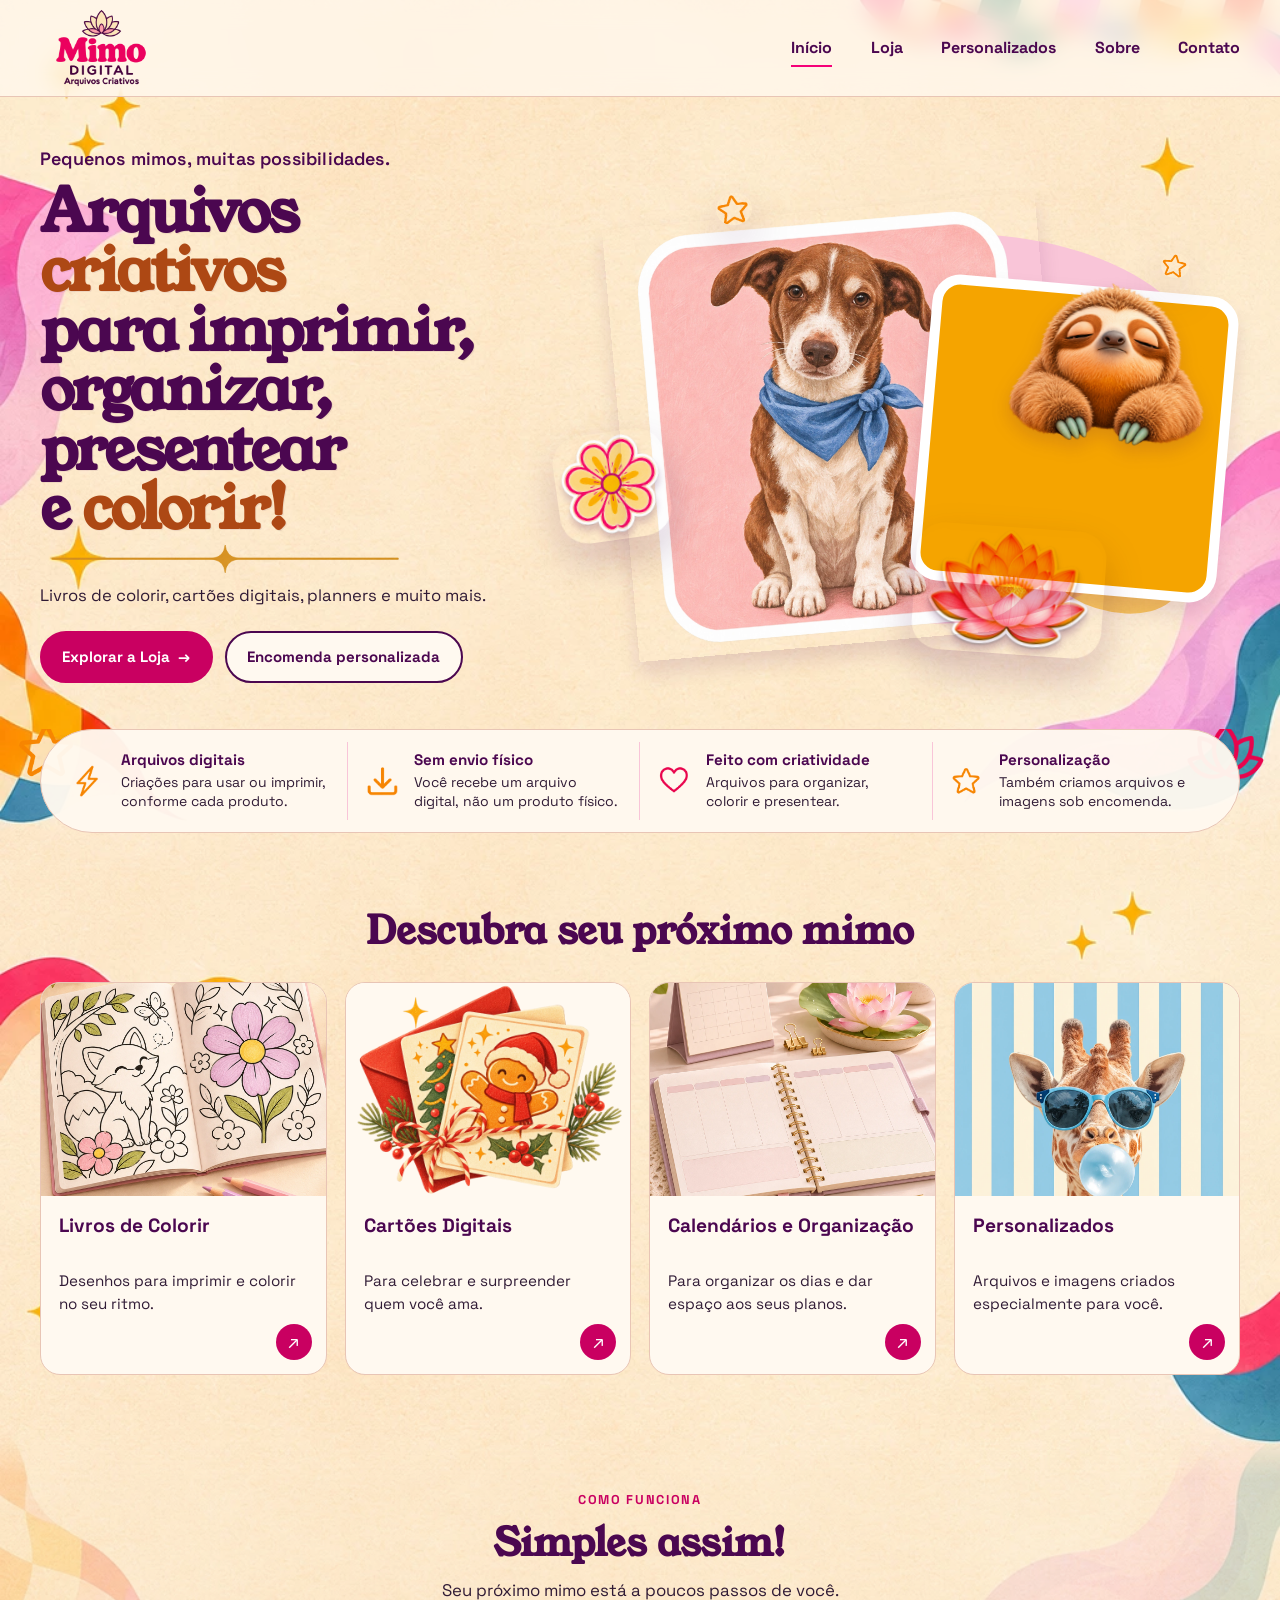
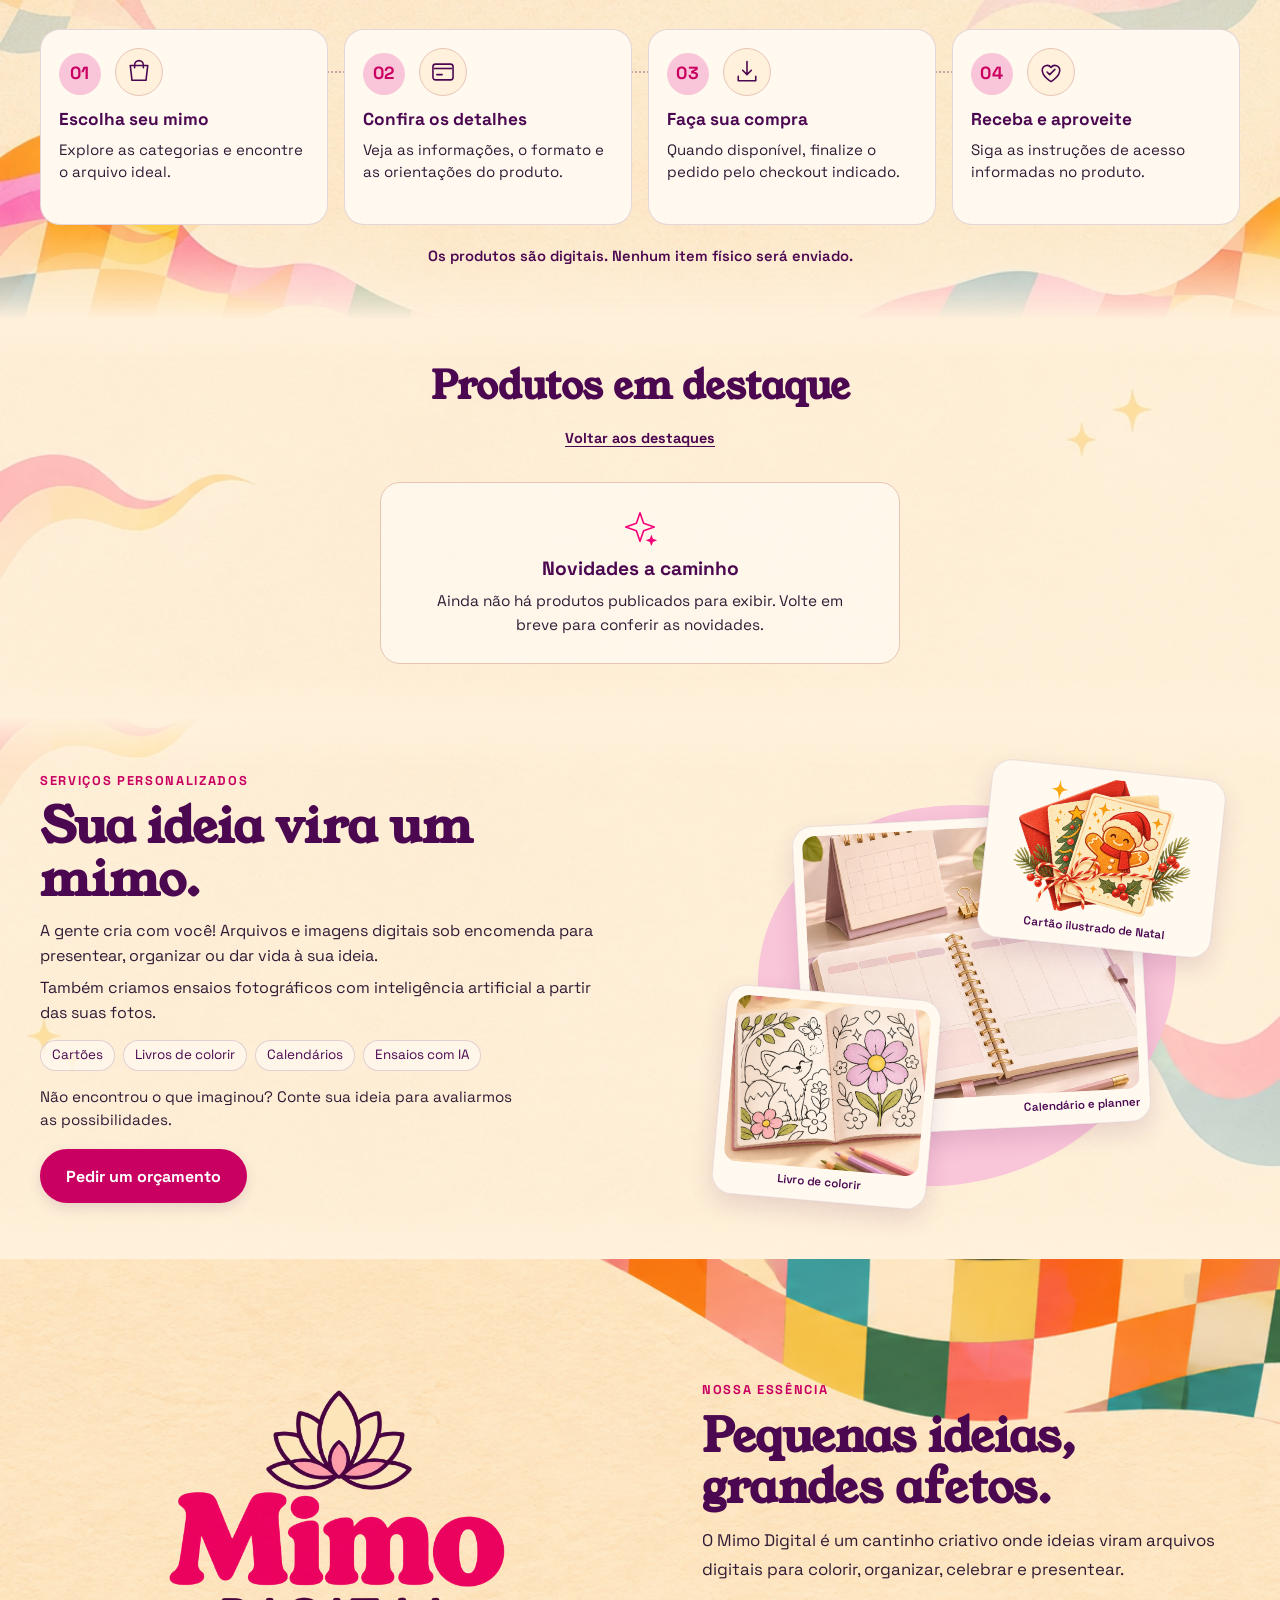
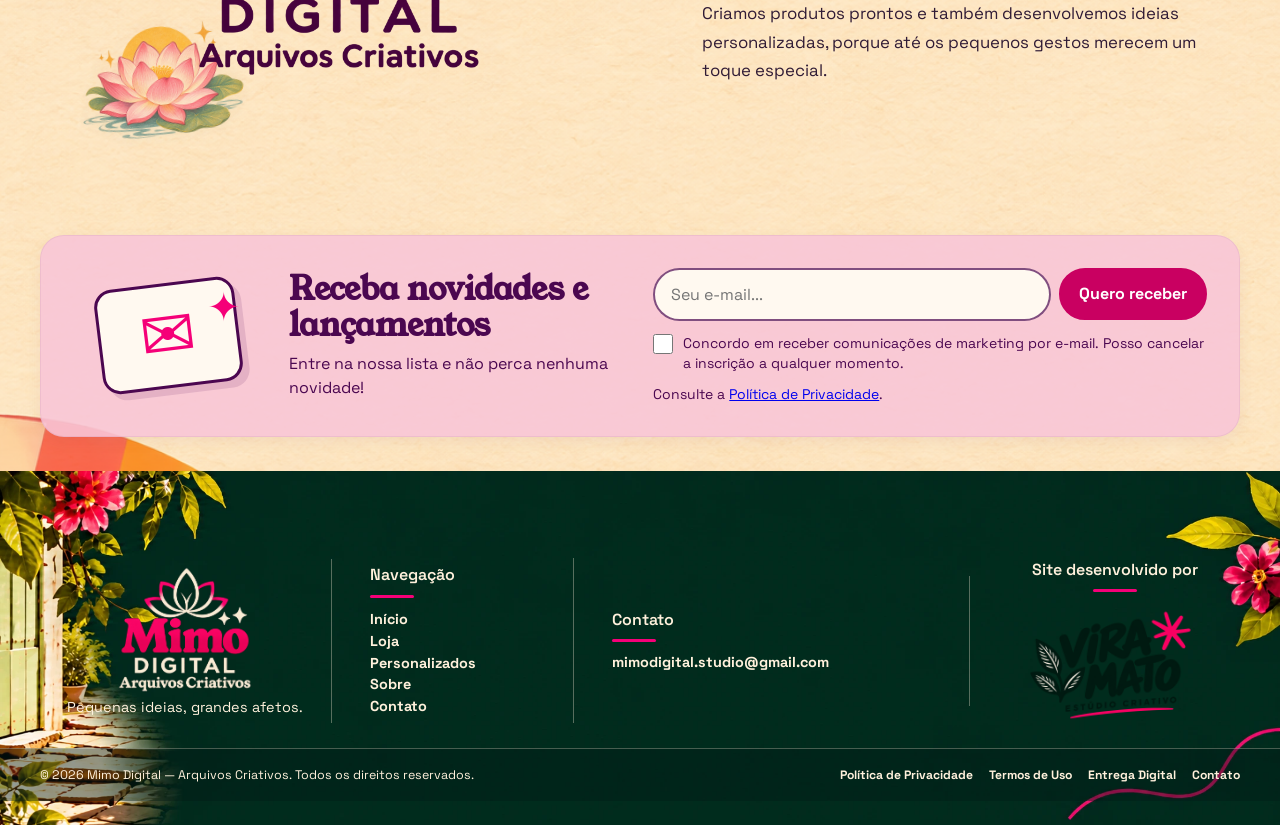
==== commit b1354386: "Atualiza layout e páginas da Mimo Digital" ====
--- a/index.html
+++ b/index.html
@@ -191,6 +191,7 @@
       </div>
     </section>
 
+    <div class="essence-newsletter-scene">
     <section id="sobre" class="about-section section" aria-labelledby="about-title">
       <div class="container about-layout">
         <div class="about-art">
@@ -205,8 +206,6 @@
         </div>
       </div>
     </section>
-
-  </main>
 
   <section class="newsletter" aria-labelledby="newsletter-title">
     <div class="container newsletter-inner">
@@ -257,6 +256,8 @@
       </div>
     </div>
   </section>
+  </div>
+  </main>
 
   </div>
   <footer id="contato" class="site-footer">
@@ -275,7 +276,7 @@
       </section>
       <section class="footer-column footer-vira" aria-labelledby="footer-vira-title">
         <h2 id="footer-vira-title">Site desenvolvido por</h2><span class="footer-rule" aria-hidden="true"></span>
-        <a href="https://carolinagarcez.github.io/estudioviramato/" target="_blank" rel="noopener noreferrer" aria-label="Vira Mato — Estúdio Criativo (abre em nova aba)"><img src="assets/img/vira%20mato/selo_viramato.webp" alt="Vira Mato — Estúdio Criativo" width="1287" height="1222" loading="lazy" decoding="async"></a>
+        <a href="https://carolinagarcez.github.io/estudioviramato/" target="_blank" rel="noopener noreferrer" aria-label="Vira Mato — Estúdio Criativo (abre em nova aba)"><img src="assets/img/vira%20mato/logo-completa-transparente.png" alt="Vira Mato — Estúdio Criativo" width="1536" height="1024" loading="lazy" decoding="async"></a>
       </section>
     </div>
     <div class="footer-copyright">
@@ -285,7 +286,7 @@
           <a href="privacidade.html">Política de Privacidade</a>
           <a href="termos.html">Termos de Uso</a>
           <a href="entrega-digital.html">Entrega Digital</a>
-          <a href="mailto:mimodigital.studio@gmail.com">Contato</a>
+          <a href="contato.html">Contato</a>
         </nav>
       </div>
     </div>
--- a/css/styles.css
+++ b/css/styles.css
@@ -6,16 +6,16 @@
 .site-footer{position:relative;color:var(--color-cream);background:#00382e url('../assets/img/bg/banner_footer.webp') center/cover no-repeat;overflow:hidden}.site-footer::before{content:"";position:absolute;inset:0;background:rgba(0,35,29,.2);pointer-events:none}.footer-content{position:relative;z-index:1;min-height:430px;display:grid;grid-template-columns:1fr .75fr 1fr;align-items:center;gap:32px;padding-top:56px;padding-bottom:56px}.footer-invite{max-width:390px}.footer-invite h2{color:var(--color-cream);font-family:var(--font-display);font-size:clamp(2rem,3vw,3.1rem);line-height:1.05;margin:0}.footer-invite h2 em{color:#ff86aa;font-style:italic}.footer-rule{display:block;width:48px;height:4px;background:var(--color-pink);border-radius:4px;margin:18px 0}.footer-invite p{font-size:1rem;line-height:1.55;margin:0 0 24px}.footer-btn{background:var(--color-cream);border-color:var(--color-cream);color:var(--color-purple)}.footer-btn:hover{background:#fff;color:var(--color-pink-contrast);border-color:#fff}.footer-scenery{min-height:280px}.footer-brand{text-align:center;justify-self:end;max-width:310px}.footer-brand img{display:block;width:min(100%,270px);height:auto;margin:0 auto 20px}.footer-brand p{margin:6px 0;line-height:1.45}.footer-brand .footer-tagline{font:700 1.25rem var(--font-display);color:var(--color-cream)}.site-footer .footer-bottom{position:relative;z-index:1;background:rgba(0,27,23,.72);border-top:1px solid rgba(255,241,220,.25);margin:0;padding:0}.footer-credits{min-height:68px;display:flex;align-items:center;justify-content:space-between;gap:20px;color:var(--color-cream);font-size:.8rem}.footer-credits a{color:var(--color-cream);font-weight:700}.footer-credits a:hover{color:#ff86aa}
 @media(max-width:900px){.footer-content{grid-template-columns:1fr .8fr;gap:40px}.footer-scenery{display:none}.footer-brand{justify-self:center}}
 @media(max-width:600px){.footer-content{grid-template-columns:1fr;text-align:center;min-height:0;padding:64px 0 48px}.footer-invite{margin:auto}.footer-rule{margin:16px auto}.footer-brand{justify-self:center;order:-1}.footer-brand img{width:230px}.footer-credits{min-height:100px;display:flex;flex-direction:column;justify-content:center;text-align:center;padding:16px 0;gap:8px}}
-/* Ajustes finais de fidelidade: hero sem moldura e footer sobre o cenário */
+/* Ajustes finais de fidelidade: hero sem moldura e footer sobre o cenÃ¡rio */
 .hero{min-height:500px;background-image:url('../assets/img/bg/banner.webp');background-position:center;background-size:cover;padding:28px 0 24px}.hero-grid{grid-template-columns:1fr 1fr;gap:24px}.hero-copy{padding-left:24px}.hero-art{height:390px;max-width:560px}.hero-product{position:absolute;display:block!important;width:auto!important;height:auto!important;border-radius:0!important;box-shadow:none!important;mix-blend-mode:multiply;object-fit:contain;filter:drop-shadow(0 8px 4px rgba(75,7,80,.18))}.hero-puppy{width:275px!important;right:185px;top:20px;transform:rotate(-7deg)}.hero-sloth{width:260px!important;right:18px;top:94px;transform:rotate(7deg)}.hero-flower{width:112px!important;left:18px;bottom:24px}.hero-lotus{width:190px!important;right:105px;bottom:-24px}.benefits{margin-top:-1px;padding:12px 0;background:var(--color-paper)}.benefits-grid{padding:13px 28px}.site-footer{background-position:center center}.footer-content{grid-template-columns:1.1fr .8fr 1fr;min-height:390px;padding-top:44px;padding-bottom:44px}.footer-scenery{min-height:245px}.footer-brand{justify-self:end}.footer-brand img{width:min(100%,255px)}
 @media(max-width:900px){.hero{min-height:0}.hero-grid{grid-template-columns:1fr}.hero-art{height:360px;margin-inline:auto}.hero-copy{padding-left:0}.footer-content{grid-template-columns:1fr .8fr}.footer-brand{justify-self:center}}
 @media(max-width:600px){.hero{padding:38px 0 18px;background-position:center}.hero-grid{gap:6px}.hero-art{height:295px;width:100%}.hero-puppy{width:205px!important;right:105px;top:12px}.hero-sloth{width:190px!important;right:0;top:68px}.hero-flower{width:75px!important;left:8px;bottom:15px}.hero-lotus{width:140px!important;right:36px;bottom:-16px}.benefits{padding:10px 0}.footer-content{grid-template-columns:1fr}.footer-brand{order:-1}}
-/* Footer oficial: composição de quatro colunas do mockupfooter */
+/* Footer oficial: composiÃ§Ã£o de quatro colunas do mockupfooter */
 .site-footer{background:#00382e url('../assets/img/bg/banner_footer.webp') center center/cover no-repeat;color:var(--color-cream);overflow:hidden}.site-footer::before{display:none}.footer-columns{min-height:475px;display:grid;grid-template-columns:27% 19% 31% 23%;padding:72px 0 54px}.footer-column{min-width:0;padding:10px 34px;border-right:1px solid rgba(255,241,220,.7);display:flex;flex-direction:column;justify-content:center}.footer-column:last-child{border-right:0}.footer-mimo{align-items:center}.footer-mimo img{display:block;width:min(100%,300px);height:auto}.footer-column h2{font-family:var(--font-display);font-size:clamp(1.65rem,2.2vw,2.3rem);font-weight:700;color:var(--color-cream);margin:0}.footer-rule{display:block;width:205px;max-width:100%;height:4px;background:var(--color-pink);border-radius:2px;margin:12px 0 18px}.footer-column>a{color:var(--color-cream);font-size:1.15rem;line-height:1.8;text-decoration:none}.footer-column>a:hover,.footer-column>a:focus-visible{color:#ff86aa}.footer-email{white-space:nowrap}.footer-email span{font-size:1.5rem;margin-right:6px}.footer-vira{text-align:center;align-items:center}.footer-vira h2{font-size:1.5rem;white-space:nowrap}.footer-vira>a{display:block;line-height:0}.footer-vira img{display:block;width:min(100%,240px);height:auto;filter:brightness(0) invert(1);margin-top:12px}.footer-copyright{padding:0 0 28px}.footer-copyright-inner{display:grid;grid-template-columns:1fr auto 1fr;align-items:center;gap:36px}.footer-copyright p{margin:0;color:var(--color-cream);font-size:.95rem;text-align:center;white-space:nowrap}.copyright-line{height:3px;background:var(--color-pink);border-radius:2px}
 @media(max-width:1050px){.footer-column{padding-inline:22px}.footer-email{white-space:normal}.footer-vira h2{font-size:1.25rem}}
 @media(max-width:760px){.footer-columns{min-height:0;grid-template-columns:1fr 1fr;padding:52px 0 30px}.footer-column{padding:28px 20px;border-right:0;border-bottom:1px solid rgba(255,241,220,.55);align-items:flex-start}.footer-column:nth-child(odd){border-right:1px solid rgba(255,241,220,.55)}.footer-mimo{align-items:center;justify-content:center}.footer-mimo img{width:230px}.footer-vira{align-items:center;text-align:center}.footer-vira h2{white-space:normal}.footer-copyright-inner{grid-template-columns:1fr;gap:12px}.footer-copyright p{white-space:normal;line-height:1.4;padding-inline:20px}.copyright-line{width:70%;justify-self:center}}
 
-/* Hero homepage: colagem original de Luke e da preguiça */
+/* Hero homepage: colagem original de Luke e da preguiÃ§a */
 .hero{position:relative;isolation:isolate;min-height:0;padding:clamp(44px,6vw,82px) 0;background:var(--color-cream)}
 .hero-grid{grid-template-columns:minmax(0,1fr) minmax(0,.95fr);gap:clamp(28px,5vw,72px);min-height:440px}
 .hero-copy{max-width:610px;padding-left:0}
@@ -43,7 +43,7 @@
 @media(max-width:600px){.hero{padding:38px 0 30px;background-position:58% center}.hero-grid{gap:18px}.hero-intro{margin-bottom:10px;font-size:.98rem}.hero h1{max-width:15ch;margin-bottom:15px;font-size:clamp(2.35rem,10.5vw,3.35rem);line-height:1.06}.hero-description{margin-bottom:21px;font-size:1rem;line-height:1.55}.hero-actions{flex-direction:column;align-items:stretch;gap:10px}.hero-actions .btn{width:100%;min-height:50px}.hero-art{height:clamp(270px,78vw,350px);width:min(100%,420px);margin:2px auto 0}.hero-art .hero-luke{width:64%;left:4%;bottom:0}.hero-art .hero-sloth{width:58%;right:0;top:5%}.hero-art .hero-star{width:44px;left:2%;top:1%}.hero-art .hero-lotus{width:52px;right:1%;bottom:2%}}
 @media(prefers-reduced-motion:reduce){.hero .btn{transition:none}.hero .btn:hover{transform:none}}
 
-/* Página da Política de Privacidade */
+/* PÃ¡gina da PolÃ­tica de Privacidade */
 .privacy-page{padding:clamp(48px,6vw,72px) 0 clamp(64px,8vw,96px);background-color:var(--color-cream)}
 .privacy-content{max-width:820px}
 .privacy-heading{margin-bottom:34px}
@@ -91,7 +91,7 @@
 .contact-faq-item summary{display:flex;min-height:48px;align-items:center;justify-content:space-between;gap:12px;color:var(--color-purple);font-weight:700;line-height:1.4;cursor:pointer;list-style:none}
 .contact-faq-item summary::-webkit-details-marker{display:none}
 .contact-faq-item summary::after{display:grid;width:28px;height:28px;flex:none;place-items:center;border-radius:50%;background:var(--color-rose);color:var(--color-pink-contrast);content:"+";font-size:1.25rem;line-height:1}
-.contact-faq-item[open] summary::after{background:var(--color-pink-contrast);color:#fff;content:"−"}
+.contact-faq-item[open] summary::after{background:var(--color-pink-contrast);color:#fff;content:"âˆ’"}
 .contact-faq-item summary:focus-visible{outline:3px solid var(--color-purple);outline-offset:3px;border-radius:3px}
 .contact-faq-item p{margin:8px 0 4px;font-size:.95rem;line-height:1.65}
 .contact-faq-item a{color:var(--color-purple);font-weight:700;text-underline-offset:3px;overflow-wrap:anywhere}
@@ -103,7 +103,7 @@
 @media(max-width:700px){.contact-page.privacy-page{padding:36px 0 52px}.contact-page-heading{margin-bottom:26px;padding-inline:8px}.contact-page-heading>img{top:-8px;right:2px;width:30px}.contact-options,.contact-faq-list{grid-template-columns:1fr;gap:14px}.contact-card{height:auto;padding:22px}.contact-card h2{min-height:0}.contact-button{width:100%;min-height:52px}.contact-faq{margin-top:32px}.contact-section-heading{margin-bottom:18px}.contact-faq-item{min-height:66px;padding:10px 14px}.contact-faq-item summary{min-height:44px}.contact-useful-links{justify-content:flex-start;gap:12px 18px;margin-top:28px}.contact-useful-links span{flex-basis:100%}}
 @media(min-width:701px) and (max-width:900px){.contact-card h2{min-height:2.4em}}
 @media(prefers-reduced-motion:reduce){.contact-faq-item{transition:none}}
-/* Correção de enquadramento do footer: a proporção do asset é 3:1, como a referência em 1350px */
+/* CorreÃ§Ã£o de enquadramento do footer: a proporÃ§Ã£o do asset Ã© 3:1, como a referÃªncia em 1350px */
 .newsletter{position:relative;overflow:hidden;background:#f9c5d8;color:var(--color-purple);padding:52px 0}.newsletter-inner{display:grid;grid-template-columns:1fr .8fr;align-items:center;gap:40px;max-width:1050px}.newsletter-copy{max-width:580px}.newsletter h2{font-family:var(--font-display);font-size:clamp(2rem,4vw,3rem);line-height:1.08;margin:0 0 12px;color:var(--color-purple)}.newsletter-copy>p{margin:0 0 20px}.newsletter-form{max-width:560px}.newsletter-email-row{display:flex;gap:10px}.newsletter-form input[type=email]{min-width:0;flex:1;min-height:50px;padding:12px 16px;border:2px solid var(--color-purple);border-radius:var(--radius-pill);background:var(--color-paper);color:var(--color-text);font:inherit}.newsletter-form input[type=email]:focus-visible,.newsletter-consent input:focus-visible{outline:3px solid var(--color-purple);outline-offset:3px}.newsletter-form input[aria-invalid=true]{border-color:#a31535}.newsletter-submit{flex:none}.newsletter-consent{display:flex;align-items:flex-start;gap:10px;margin-top:14px;font-size:.9rem;line-height:1.45}.newsletter-consent input{width:20px;height:20px;flex:none;margin:1px 0 0;accent-color:var(--color-pink)}.newsletter-privacy,.newsletter-message{font-size:.875rem;line-height:1.45;margin:10px 0 0}.newsletter-privacy-pending{font-weight:700;text-decoration:underline;text-underline-offset:2px}.newsletter-error{color:#7b1028;font-weight:700}.newsletter-art{position:relative;display:grid;place-items:center;min-height:205px}.newsletter-envelope{display:grid;place-items:center;width:170px;height:126px;border:5px solid var(--color-purple);border-radius:18px;background:var(--color-paper);font-size:6rem;line-height:1;color:var(--color-pink);box-shadow:9px 10px 0 rgba(75,7,80,.14);transform:rotate(-7deg)}.newsletter-sparkle{position:absolute;top:12px;right:25%;font-size:2.5rem;color:var(--color-pink)}
 .newsletter button:focus-visible,.newsletter a:focus-visible{outline:3px solid var(--color-purple);outline-offset:3px}
 .newsletter .sib-form-message-panel{display:none}
@@ -123,7 +123,7 @@
 @keyframes newsletter-spin{to{transform:rotate(360deg)}}
 @media(max-width:700px){.newsletter{padding:42px 0}.newsletter-inner{grid-template-columns:1fr;gap:12px}.newsletter-copy{margin:auto}.newsletter-art{min-height:140px;grid-row:1}.newsletter-envelope{width:132px;height:98px;border-width:4px;border-radius:14px;font-size:4.7rem}.newsletter-sparkle{right:30%;top:0}.newsletter-email-row{flex-direction:column}.newsletter-submit{width:100%}}
 @media(prefers-reduced-motion:reduce){.newsletter .sib-form-block__button-with-loader:disabled .sib-hide-loader-icon{animation:none}}
-/* Header Mimo: marca e navegação. */
+/* Header Mimo: marca e navegaÃ§Ã£o. */
 .site-header{position:sticky;top:0;z-index:10;background:var(--color-cream);border-bottom:1px solid var(--color-border)}
 .header-inner{min-height:96px;display:flex;align-items:center;gap:32px}
 .brand{display:flex;flex:0 0 auto;align-items:center;justify-content:flex-start;width:190px;height:88px}
@@ -151,10 +151,10 @@
   .main-nav a::after{right:auto;bottom:3px;left:12px;width:42px}
 }
 @media(prefers-reduced-motion:reduce){.main-nav a,.main-nav a::after,.menu-toggle span{transition:none}}
-.site-footer{background-position:center top;background-size:cover}.site-footer .footer-columns,.site-footer .footer-copyright-inner{width:min(1280px,calc(100% - 64px))}.site-footer .footer-columns{min-height:382px;padding-top:40px;padding-bottom:32px}.site-footer .footer-copyright{padding-bottom:20px}.site-footer .footer-copyright-inner{min-height:48px}.site-footer .footer-column{padding-top:0;padding-bottom:0}.site-footer .footer-mimo img{max-width:275px}.site-footer .footer-vira img{max-width:220px}
+.site-footer{background-position:center top;background-size:cover}.site-footer .footer-columns,.site-footer .footer-copyright-inner{width:min(1280px,calc(100% - 64px))}.site-footer .footer-columns{min-height:382px;padding-top:40px;padding-bottom:32px}.site-footer .footer-copyright{padding-bottom:20px}.site-footer .footer-copyright-inner{min-height:48px}.site-footer .footer-column{padding-top:0;padding-bottom:0}.site-footer .footer-mimo img{max-width:275px}.site-footer .footer-vira img{display:block;width:min(100%,178px);height:auto;margin:0;filter:none;object-fit:contain}
 @media(max-width:760px){.site-footer{background-position:center top;background-size:auto 100%;}.site-footer .footer-columns,.site-footer .footer-copyright-inner{width:min(100% - 32px,640px)}.site-footer .footer-columns{padding-top:35px;padding-bottom:20px}}
 
-/* Faixa de benefícios da loja */
+/* Faixa de benefÃ­cios da loja */
 .store-benefits{position:relative;isolation:isolate;overflow:hidden;padding:18px 0 22px;background:var(--color-cream)}
 .store-benefit-shell{position:relative;z-index:1}
 .store-benefit-grid{display:grid;grid-template-columns:repeat(4,minmax(0,1fr));align-items:stretch;list-style:none;margin:0;padding:12px 14px;border:1px solid var(--color-border);border-radius:var(--radius-pill);background:var(--color-paper)}
@@ -208,7 +208,7 @@
 @media(max-width:359px){.category-showcase-grid{grid-template-columns:1fr;max-width:340px;margin-inline:auto}}
 @media(prefers-reduced-motion:reduce){.category-showcase-card,.category-showcase-arrow{transition:none}.category-showcase-card:hover{transform:none}}
 
-/* Seções de jornada e essência da marca */
+/* SeÃ§Ãµes de jornada e essÃªncia da marca */
 .process-section{padding:76px 0 68px;background:var(--color-rose)}
 .process-heading{max-width:650px;margin:0 auto 32px;text-align:center}
 .process-heading .eyebrow,.about-copy .eyebrow{margin-bottom:10px}
@@ -326,8 +326,8 @@
 .site-footer .footer-email{max-width:100%;overflow-wrap:anywhere;font-size:.88rem}
 .site-footer .footer-vira{align-items:center;text-align:center}
 .site-footer .footer-vira .footer-rule{align-self:center}
-.site-footer .footer-vira>a{display:block;line-height:0}
-.site-footer .footer-vira img{display:block;width:min(100%,116px);height:auto;margin:2px auto 0;filter:brightness(0) invert(1);object-fit:contain}
+.site-footer .footer-vira>a{display:block;width:190px;max-width:100%;margin-top:2px;padding:0;border-radius:0;background:transparent;line-height:0}
+.site-footer .footer-vira img{display:block;width:min(100%,178px);height:auto;margin:0;filter:none;object-fit:contain}
 .site-footer .footer-copyright{padding:0;border-top:1px solid rgba(255,241,220,.28);background:rgba(0,27,23,.42)}
 .site-footer .footer-copyright-inner{display:flex;min-height:52px;align-items:center;justify-content:space-between;gap:16px;padding:8px 0}
 .site-footer .footer-copyright p{margin:0;color:var(--color-cream);font-size:.78rem;line-height:1.4}
@@ -337,10 +337,10 @@
 .site-footer .footer-legal span{opacity:.82}
 .site-footer .footer-legal small{font-size:.7rem}
 @media(max-width:900px){.site-footer .footer-columns{width:min(680px,calc(100% - 40px));grid-template-columns:1fr 1fr;gap:8px 20px;padding:24px 0 18px}.site-footer .footer-column{min-height:145px;padding:8px 16px}.site-footer .footer-column:nth-child(2){border-right:0}.site-footer .footer-column:nth-child(3){border-right:1px solid rgba(255,241,220,.34)}.site-footer .footer-copyright-inner{width:min(680px,calc(100% - 40px));flex-direction:column;justify-content:center;text-align:center;gap:7px}.site-footer .footer-legal{justify-content:center}}
-@media(max-width:560px){.site-footer{background-size:auto 460px;background-position:left top;background-repeat:no-repeat}.site-footer .footer-columns{width:min(100% - 32px,420px);grid-template-columns:1fr;gap:0;padding:22px 0 12px}.site-footer .footer-column,.site-footer .footer-column:nth-child(2),.site-footer .footer-column:nth-child(3){min-height:0;align-items:center;padding:16px 8px;border:0;border-bottom:1px solid rgba(255,241,220,.26);text-align:center}.site-footer .footer-mimo img{width:132px}.site-footer .footer-navigation{align-items:center;gap:2px}.site-footer .footer-column h2{font-size:1rem}.site-footer .footer-email{font-size:.9rem}.site-footer .footer-vira{border-bottom:0!important}.site-footer .footer-vira img{width:96px}.site-footer .footer-copyright-inner{width:calc(100% - 32px);padding:12px 0}.site-footer .footer-copyright p{max-width:100%;font-size:.76rem;white-space:normal;overflow-wrap:anywhere}.site-footer .footer-legal{display:grid;width:100%;max-width:100%;grid-template-columns:1fr 1fr;justify-items:center;gap:8px 12px}.site-footer .footer-legal>*{min-width:0;max-width:100%;overflow-wrap:anywhere}}
+@media(max-width:560px){.site-footer{background-size:auto 460px;background-position:left top;background-repeat:no-repeat}.site-footer .footer-columns{width:min(100% - 32px,420px);grid-template-columns:1fr;gap:0;padding:22px 0 12px}.site-footer .footer-column,.site-footer .footer-column:nth-child(2),.site-footer .footer-column:nth-child(3){min-height:0;align-items:center;padding:16px 8px;border:0;border-bottom:1px solid rgba(255,241,220,.26);text-align:center}.site-footer .footer-mimo img{width:132px}.site-footer .footer-navigation{align-items:center;gap:2px}.site-footer .footer-column h2{font-size:1rem}.site-footer .footer-email{font-size:.9rem}.site-footer .footer-vira{border-bottom:0!important}.site-footer .footer-vira>a{display:block;width:190px;max-width:100%;margin-top:2px;padding:0;border-radius:0;background:transparent;line-height:0}.site-footer .footer-vira img{display:block;width:min(100%,178px);height:auto;margin:0;filter:none;object-fit:contain}.site-footer .footer-copyright-inner{width:calc(100% - 32px);padding:12px 0}.site-footer .footer-copyright p{max-width:100%;font-size:.76rem;white-space:normal;overflow-wrap:anywhere}.site-footer .footer-legal{display:grid;width:100%;max-width:100%;grid-template-columns:1fr 1fr;justify-items:center;gap:8px 12px}.site-footer .footer-legal>*{min-width:0;max-width:100%;overflow-wrap:anywhere}}
 @media(prefers-reduced-motion:reduce){.site-footer .footer-column>a,.site-footer .footer-legal a{transition:none}}
 
-/* Background oficial e composição do hero conforme o mockup Mimo Digital */
+/* Background oficial e composiÃ§Ã£o do hero conforme o mockup Mimo Digital */
 body{background:var(--color-cream)}
 .category-showcase,.products-section,.about-section,.personalized-section{position:relative;isolation:isolate;background-color:var(--color-cream)}
 .category-showcase::before,.products-section::before,.about-section::before,.personalized-section::before,.store-benefits::before{position:absolute;z-index:-1;inset:0;content:"";background-image:url('../assets/img/bg/Fundo.png');background-image:image-set(url('../assets/img/bg/Fundo.webp') type('image/webp'),url('../assets/img/bg/Fundo.png') type('image/png'));background-size:100% auto;background-repeat:no-repeat;opacity:.68;mask-image:linear-gradient(to bottom,transparent 0%,#000 9%,#000 91%,transparent 100%);pointer-events:none}
@@ -429,7 +429,7 @@
   .store-benefit:last-child{border-bottom:0}
 }
 @media(prefers-reduced-motion:reduce){.hero .btn{transition:none}.hero .btn:hover{transform:none}}
-/* Fundo único da homepage: imagem oficial sem repetição e com transição suave para o creme. */
+/* Fundo Ãºnico da homepage: imagem oficial sem repetiÃ§Ã£o e com transiÃ§Ã£o suave para o creme. */
 .homepage-scene{
   position:relative;
   isolation:isolate;
@@ -450,6 +450,7 @@
   mask-image:linear-gradient(to bottom,#000 0%,#000 calc(100% - 110px),transparent 100%);
   pointer-events:none;
 }
+.homepage-scene::before{height:max(150vw,940px)}
 .homepage-scene>.site-header{background:rgba(255,249,240,.76)}
 .homepage-scene .hero,
 .homepage-scene .store-benefits,
@@ -537,10 +538,130 @@
   .newsletter{padding:20px 0 24px}
 }
 
-/* Cenário compartilhado das páginas institucionais; o footer fica fora deste wrapper. */
+/* Recortes do fundo oficial nas Ã¡reas que continuam apÃ³s a camada global. */
+.homepage-scene .products-section::before,
+.homepage-scene .personalized-section::before,
+.homepage-scene .about-section::before,
+.homepage-scene .newsletter::before{
+  display:block;
+  content:"";
+  background-image:url('../assets/img/bg/Fundo.png');
+  background-image:image-set(url('../assets/img/bg/Fundo.webp') type('image/webp'),url('../assets/img/bg/Fundo.png') type('image/png'));
+  background-size:100% auto;
+  background-repeat:no-repeat;
+  opacity:.28;
+}
+.homepage-scene .products-section::before{background-position:center 54%}
+.homepage-scene .personalized-section::before{background-position:center 72%}
+.homepage-scene .about-section::before{background-position:center 22%}
+.homepage-scene .newsletter{position:relative;isolation:isolate;background:transparent}
+.homepage-scene .newsletter::before{position:absolute;z-index:0;inset:0;background-position:center 96%;opacity:.34}
+.homepage-scene .newsletter-inner{position:relative;z-index:1}
+.homepage-scene .process-section{position:relative;isolation:isolate}
+.homepage-scene .process-section::before{
+  position:absolute;
+  z-index:-1;
+  inset:0;
+  display:block;
+  content:"";
+  background-image:url('../assets/img/bg/Fundo.png');
+  background-image:image-set(url('../assets/img/bg/Fundo.webp') type('image/webp'),url('../assets/img/bg/Fundo.png') type('image/png'));
+  background-position:center 42%;
+  background-size:100% auto;
+  background-repeat:no-repeat;
+  opacity:.2;
+  mask-image:linear-gradient(to bottom,transparent 0%,#000 9%,#000 91%,transparent 100%);
+  pointer-events:none;
+}
+@media(max-width:700px){
+  .homepage-scene .products-section::before,
+  .homepage-scene .personalized-section::before,
+  .homepage-scene .about-section::before{opacity:.16}
+  .homepage-scene .newsletter::before{opacity:.22}
+}
+@media(max-width:900px){
+  .homepage-scene .category-showcase::before{
+    display:block;
+    content:"";
+    background-image:url('../assets/img/bg/Fundo.png');
+    background-image:image-set(url('../assets/img/bg/Fundo.webp') type('image/webp'),url('../assets/img/bg/Fundo.png') type('image/png'));
+    background-position:center 18%;
+    background-size:100% auto;
+    background-repeat:no-repeat;
+    opacity:.2;
+  }
+}
+@media(max-width:700px){
+  .homepage-scene .store-benefits::before{
+    display:block;
+    content:"";
+    background-image:url('../assets/img/bg/Fundo.png');
+    background-image:image-set(url('../assets/img/bg/Fundo.webp') type('image/webp'),url('../assets/img/bg/Fundo.png') type('image/png'));
+    background-position:center 42%;
+    background-size:100% auto;
+    background-repeat:no-repeat;
+    opacity:.16;
+  }
+}
+
+/* CenÃ¡rio compartilhado das pÃ¡ginas institucionais; o footer fica fora deste wrapper. */
 .institutional-shell{position:relative;isolation:isolate;background-color:var(--color-cream)}
 .institutional-shell::before{position:absolute;z-index:-1;top:0;left:0;width:100%;aspect-ratio:2 / 3;content:"";background-image:url('../assets/img/bg/Fundo.png');background-image:image-set(url('../assets/img/bg/Fundo.webp') type('image/webp'),url('../assets/img/bg/Fundo.png') type('image/png'));background-position:center top;background-size:100% auto;background-repeat:no-repeat;opacity:.48;mask-image:linear-gradient(to bottom,#000 0%,#000 86%,transparent 100%);pointer-events:none}
 .institutional-shell>.site-header{background:rgba(255,249,240,.82)}
 .institutional-shell>.privacy-page{background-color:transparent}
 @media(max-width:1024px){.institutional-shell::before{opacity:.36}}
 @media(max-width:700px){.institutional-shell::before{opacity:.24}.institutional-shell>.site-header{background:rgba(255,249,240,.9)}}
+
+/* Fundo compartilhado entre Nossa EssÃªncia e Newsletter */
+.essence-newsletter-scene{
+  position:relative;
+  isolation:isolate;
+  overflow:hidden;
+  background:var(--color-cream);
+}
+.essence-newsletter-scene::before{
+  position:absolute;
+  z-index:-1;
+  inset:0;
+  content:"";
+  background-image:url('../assets/img/bg/Ondas quadriculadas em papel creme.png');
+  background-position:center 68%;
+  background-size:auto 100%;
+  background-repeat:no-repeat;
+  pointer-events:none;
+}
+.homepage-scene .about-section::before,
+.homepage-scene .newsletter::before{display:none;content:none;background-image:none}
+.homepage-scene .about-art{border-radius:0;background:none}
+.homepage-scene .about-art .about-logo{transform:none}
+.homepage-scene .newsletter{position:relative;isolation:auto;padding:28px 0 34px;background:transparent}
+.homepage-scene .newsletter-inner{
+  grid-template-columns:minmax(160px,.62fr) minmax(280px,1.1fr) minmax(420px,1.8fr);
+  gap:clamp(18px,2vw,28px);
+  padding:clamp(22px,2.5vw,32px);
+  border-color:rgba(75,7,80,.06);
+  border-radius:24px;
+  background:rgba(249,197,216,.88);
+  box-shadow:0 5px 16px rgba(75,7,80,.055);
+}
+.homepage-scene .newsletter-art{min-height:120px}
+.homepage-scene .newsletter-envelope{width:clamp(124px,11vw,156px);height:clamp(92px,8.2vw,116px);font-size:clamp(4rem,5.2vw,5rem)}
+.homepage-scene .newsletter h2{font-size:clamp(1.7rem,2.5vw,2.25rem);line-height:1.12}
+.homepage-scene .newsletter-copy>p{max-width:34ch}
+@media(max-width:1000px){
+  .homepage-scene .newsletter{padding:24px 0 30px}
+  .homepage-scene .newsletter-inner{grid-template-columns:minmax(120px,.55fr) minmax(0,1.8fr);gap:14px 22px;padding:24px}
+  .homepage-scene .newsletter-art{min-height:0}
+  .homepage-scene .newsletter-envelope{width:clamp(116px,16vw,142px);height:100px;font-size:4.25rem}
+}
+@media(max-width:700px){
+  .essence-newsletter-scene::before{background-position:center 82%;opacity:.55}
+  .homepage-scene .about-art{min-height:270px}
+  .homepage-scene .about-art .about-logo{transform:none}
+  .homepage-scene .newsletter{padding:24px 0 28px}
+  .homepage-scene .newsletter-inner{grid-template-columns:minmax(0,1fr);grid-template-areas:"art" "copy" "form";gap:8px;padding:18px}
+  .homepage-scene .newsletter-art{min-height:88px}
+  .homepage-scene .newsletter-envelope{width:118px;height:86px;font-size:4rem}
+}
+
+@media(max-width:560px){.site-footer .footer-vira>a{width:142px}.site-footer .footer-vira img{width:min(100%,132px)}}
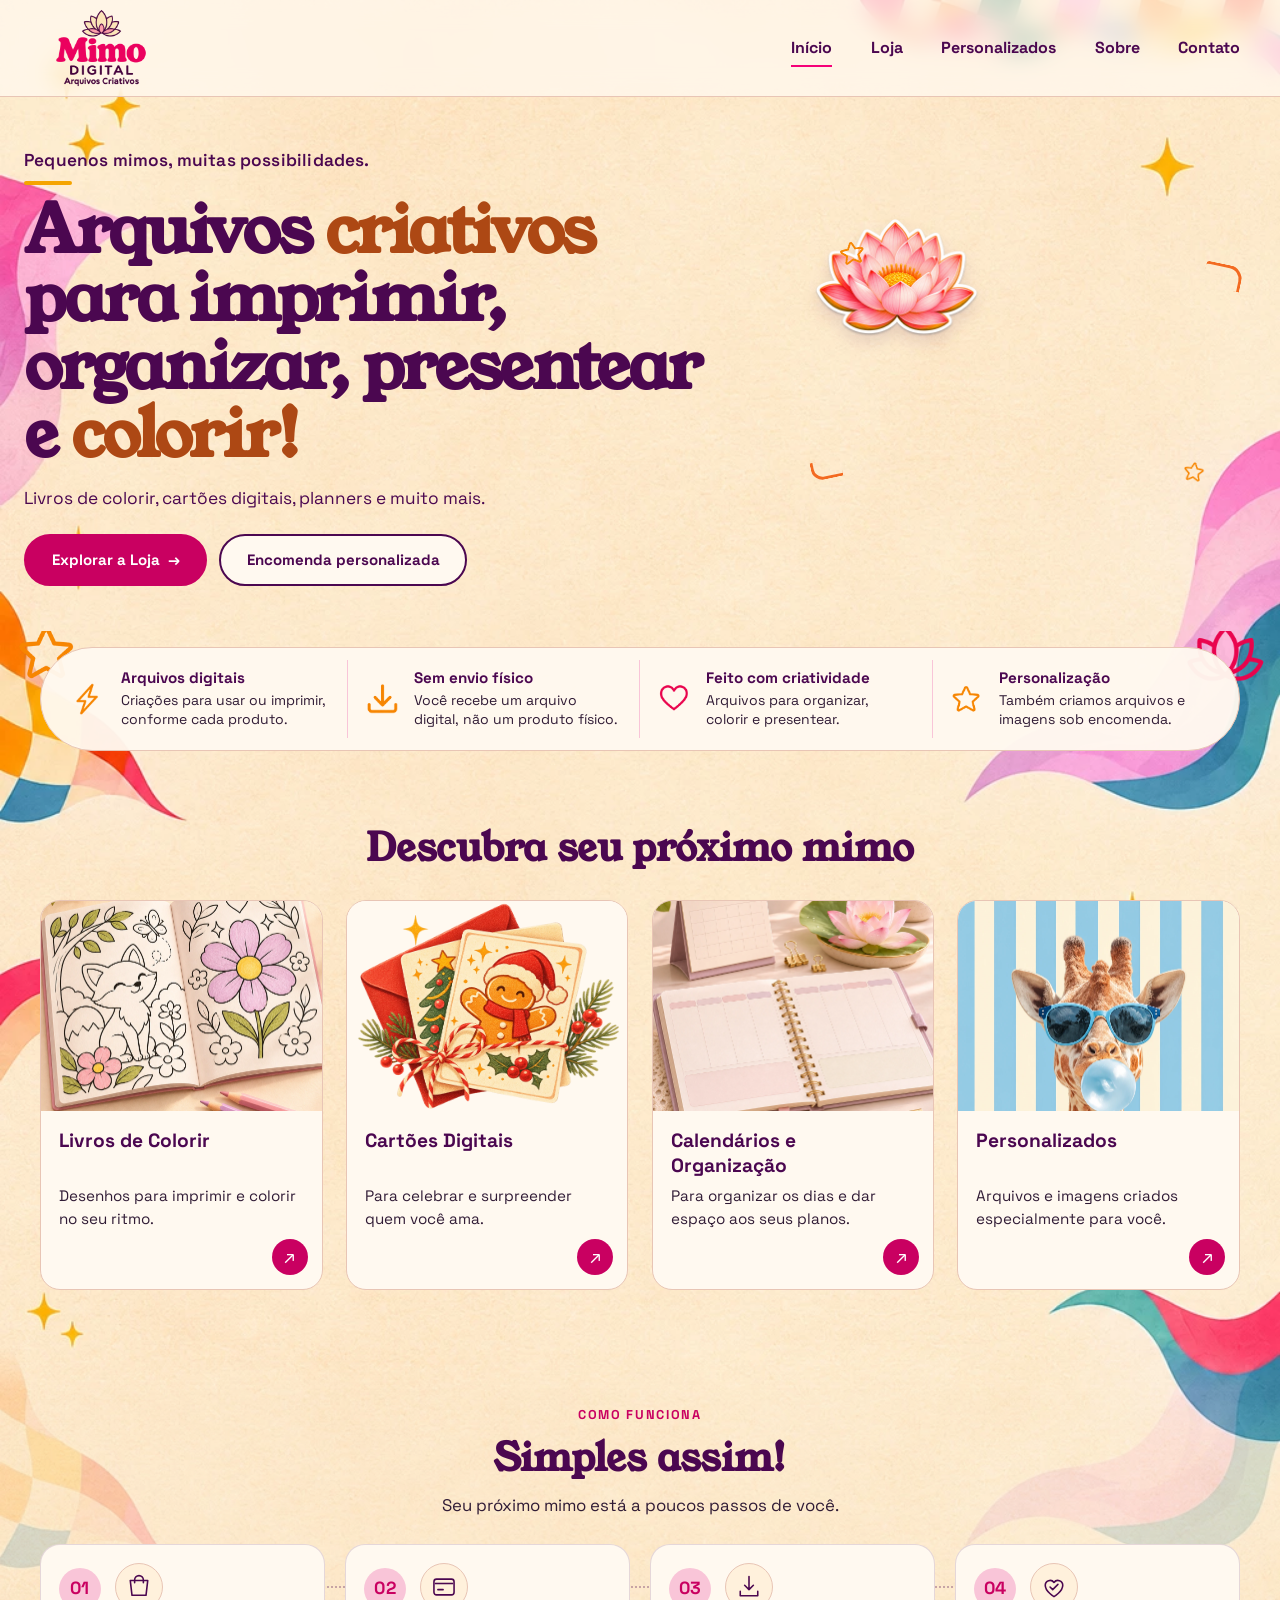
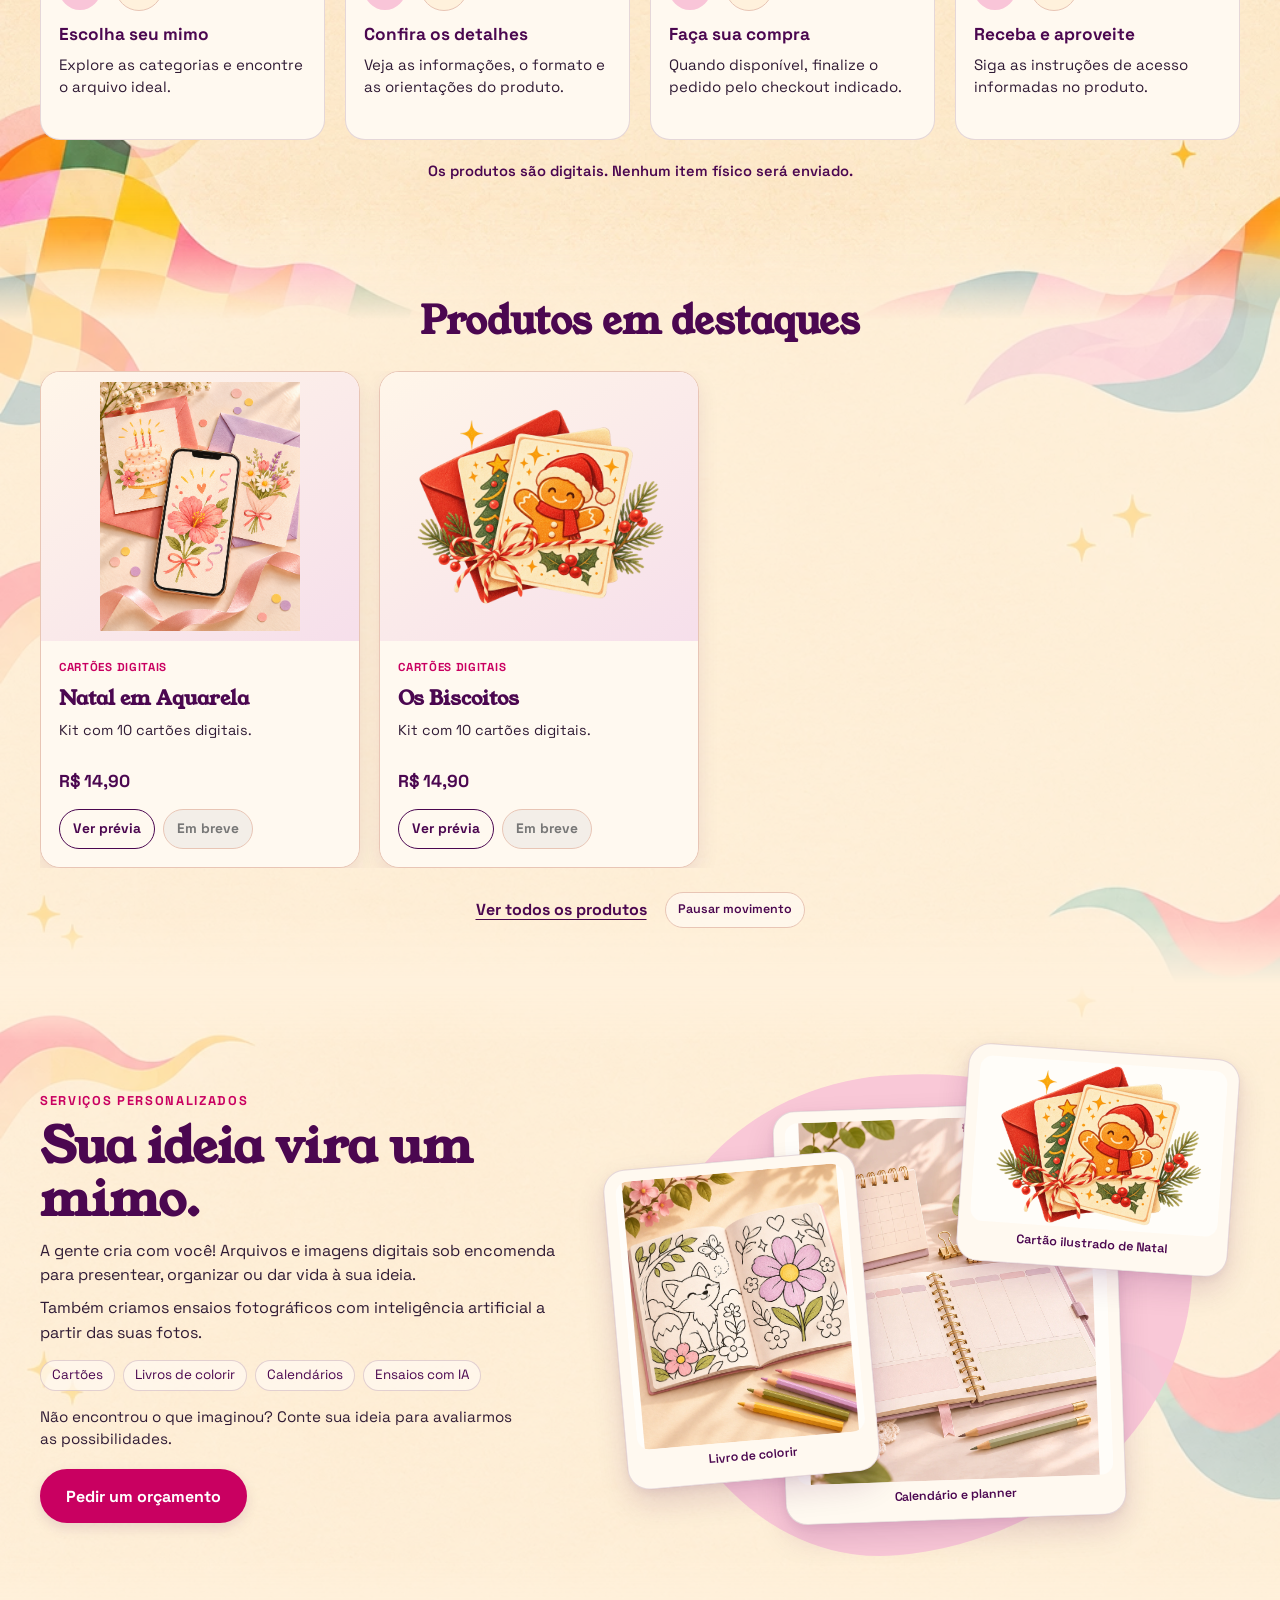
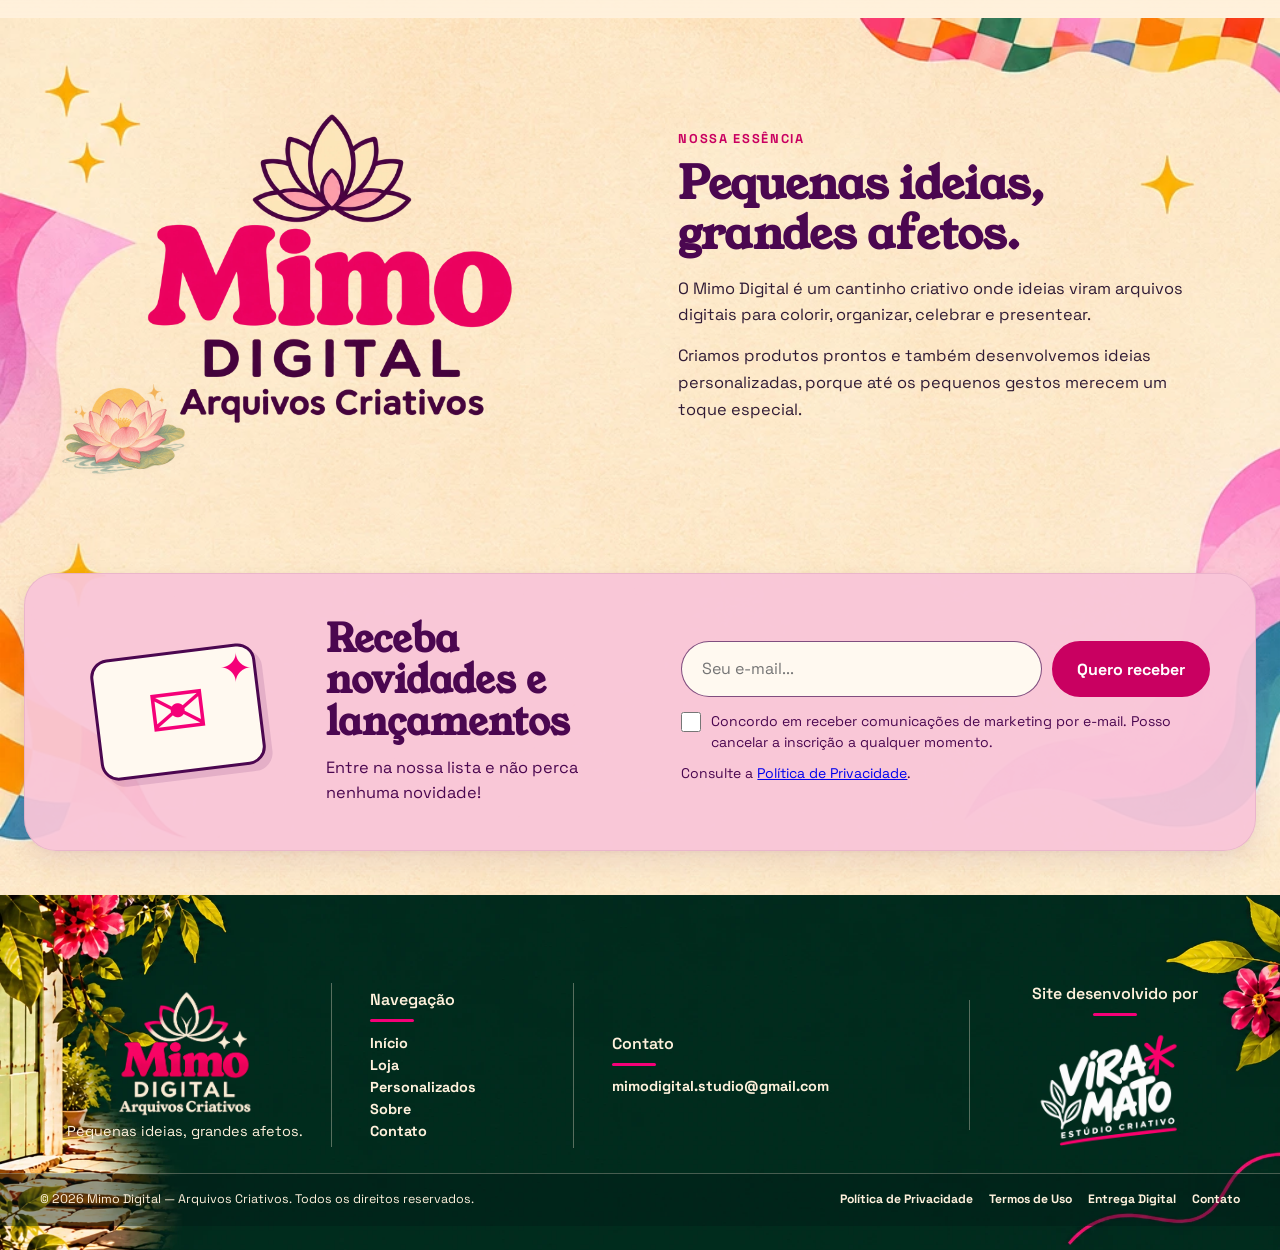
==== commit 1efc95db: "feat: arualização" ====
--- a/index.html
+++ b/index.html
@@ -18,7 +18,7 @@
       <button class="menu-toggle" type="button" aria-expanded="false" aria-controls="main-nav" aria-label="Abrir menu"><span></span><span></span><span></span></button>
       <nav id="main-nav" class="main-nav" aria-label="Navegação principal">
         <a class="active" href="#inicio" aria-current="page">Início</a>
-        <a href="#loja">Loja</a>
+        <a href="catalogo.html">Loja</a>
         <a href="#personalizados">Personalizados</a>
         <a href="#sobre">Sobre</a>
         <a href="contato.html">Contato</a>
@@ -31,24 +31,17 @@
       <div class="container hero-grid">
         <div class="hero-copy">
           <p class="hero-intro">Pequenos mimos, muitas possibilidades.</p>
-          <h1 id="hero-title"><span class="hero-title-line">Arquivos</span> <span class="hero-title-line"><span class="hero-title-accent">criativos</span></span> <span class="hero-title-line">para imprimir,</span> <span class="hero-title-line">organizar,</span> <span class="hero-title-line">presentear</span> <span class="hero-title-line">e <span class="hero-title-accent">colorir!</span></span></h1>
-          <img class="hero-divider" src="assets/img/elementos/divi.webp" alt="" aria-hidden="true" width="2167" height="726">
+          <h1 id="hero-title"><span class="hero-title-line">Arquivos <span class="hero-title-accent">criativos</span></span> <span class="hero-title-line">para imprimir,</span> <span class="hero-title-line">organizar, presentear</span> <span class="hero-title-line">e <span class="hero-title-accent">colorir!</span></span></h1>
           <p class="hero-description">Livros de colorir, cartões digitais, planners e muito mais.</p>
           <div class="hero-actions">
-            <a class="btn btn-primary" href="#loja">Explorar a Loja <span aria-hidden="true">→</span></a>
+            <a class="btn btn-primary" href="catalogo.html">Explorar a Loja <span aria-hidden="true">→</span></a>
             <a class="btn btn-secondary" href="#personalizados">Encomenda personalizada</a>
           </div>
         </div>
-        <div class="hero-art" role="group" aria-label="Ilustrações do Luke e de uma preguiça">
-          <span class="hero-shape hero-shape-back" aria-hidden="true"></span>
-          <span class="hero-shape hero-shape-front" aria-hidden="true"></span>
+        <div class="hero-art" role="img" aria-label="Ilustração adesiva de uma flor de lótus rosa">
           <img class="hero-decoration hero-star" src="assets/img/elementos/star.webp" alt="" aria-hidden="true" width="56" height="50">
           <img class="hero-decoration hero-star hero-star-secondary" src="assets/img/elementos/star.webp" alt="" aria-hidden="true" width="56" height="50">
-          <img class="hero-character hero-luke" src="assets/img/ilustracoes/Luke.webp" alt="Luke, personagem ilustrado da Mimo Digital" width="1254" height="1254" fetchpriority="high" decoding="async">
-          <span class="hero-sloth-frame" aria-hidden="true"></span>
-          <img class="hero-character hero-sloth" src="assets/img/ilustracoes/Preguiça.png" alt="Ilustração de uma preguiça apoiada na moldura laranja" width="1536" height="1536" fetchpriority="high" decoding="async">
-          <img class="hero-decoration hero-flower" src="assets/img/ilustracoes/Adesivo de flor.webp" alt="" aria-hidden="true" width="1278" height="1230" fetchpriority="low" decoding="async">
-          <img class="hero-decoration hero-lotus" src="assets/img/ilustracoes/Adesivo de lótus.webp" alt="" aria-hidden="true" width="1536" height="1024" fetchpriority="low" decoding="async">
+          <img class="hero-lotus" src="assets/img/ilustracoes/Adesivo de lótus.png" alt="" aria-hidden="true" width="1536" height="1024" fetchpriority="high" decoding="async">
         </div>
       </div>
     </section>
@@ -83,15 +76,15 @@
       <div class="container">
         <div class="section-heading"><h2 id="categories-title">Descubra seu próximo mimo</h2></div>
         <div class="category-showcase-grid">
-          <a class="category-showcase-card" href="?categoria=livros-colorir#produtos" data-category="livros-colorir" aria-label="Ver livros de colorir no catálogo">
+          <a class="category-showcase-card" href="catalogo.html?categoria=livros-colorir" data-category="livros-colorir" aria-label="Ver livros de colorir no catálogo">
             <div class="category-showcase-image"><img src="assets/img/categoria/livro.webp" alt="Livro aberto com desenhos florais para colorir e lápis de cor" width="1122" height="1402" loading="lazy" decoding="async"></div>
             <div class="category-showcase-copy"><h3>Livros de Colorir</h3><p>Desenhos para imprimir e colorir no seu ritmo.</p></div><span class="category-showcase-arrow" aria-hidden="true">↗</span>
           </a>
-          <a class="category-showcase-card" href="?categoria=cartoes-digitais#produtos" data-category="cartoes-digitais" aria-label="Ver cartões digitais no catálogo">
+          <a class="category-showcase-card" href="catalogo.html?categoria=cartoes-digitais" data-category="cartoes-digitais" aria-label="Ver cartões digitais no catálogo">
             <div class="category-showcase-image"><img src="assets/img/categoria/cartao_natal.webp" alt="Cartões de Natal ilustrados com um biscoito sorridente" width="1536" height="1024" loading="lazy" decoding="async"></div>
             <div class="category-showcase-copy"><h3>Cartões Digitais</h3><p>Para celebrar e surpreender quem você ama.</p></div><span class="category-showcase-arrow" aria-hidden="true">↗</span>
           </a>
-          <a class="category-showcase-card" href="?categoria=calendarios-organizacao#produtos" data-category="calendarios-organizacao" aria-label="Ver calendários e itens de organização no catálogo">
+          <a class="category-showcase-card" href="catalogo.html?categoria=calendarios-organizacao" data-category="calendarios-organizacao" aria-label="Ver calendários e itens de organização no catálogo">
             <div class="category-showcase-image"><img src="assets/img/categoria/calendario.webp" alt="Calendário de mesa e planner ao lado de uma flor de lótus" width="1122" height="1402" loading="lazy" decoding="async"></div>
             <div class="category-showcase-copy"><h3>Calendários e Organização</h3><p>Para organizar os dias e dar espaço aos seus planos.</p></div><span class="category-showcase-arrow" aria-hidden="true">↗</span>
           </a>
@@ -142,7 +135,7 @@
 
     <section id="produtos" class="products-section section" aria-labelledby="products-title">
       <div class="container">
-        <div class="section-heading"><h2 id="products-title">Produtos em destaque</h2><p id="products-filter-status" class="products-filter-status" aria-live="polite" hidden></p><a id="products-filter-reset" class="products-filter-reset" href="#produtos" hidden>Voltar aos destaques</a></div>
+        <div class="section-heading"><h2 id="products-title">Produtos em destaques</h2></div>
         <div class="products-carousel" role="region" aria-label="Vitrine de produtos em destaque">
           <button class="products-control products-previous" type="button" aria-label="Ver produto anterior" aria-controls="products-grid" hidden>‹</button>
           <div id="products-grid" class="products-grid" tabindex="0" aria-label="Produtos em destaque">
@@ -154,6 +147,7 @@
           </div>
           <button class="products-control products-next" type="button" aria-label="Ver próximo produto" aria-controls="products-grid" hidden>›</button>
         </div>
+        <div class="products-actions"><a class="products-catalog-link" href="catalogo.html">Ver todos os produtos</a><button id="products-motion-toggle" class="products-motion-toggle" type="button" aria-pressed="false">Pausar movimento</button></div>
       </div>
     </section>
 
@@ -268,7 +262,7 @@
       </section>
       <nav class="footer-column footer-navigation" aria-labelledby="footer-nav-title">
         <h2 id="footer-nav-title">Navegação</h2><span class="footer-rule" aria-hidden="true"></span>
-        <a href="#inicio">Início</a><a href="#loja">Loja</a><a href="#personalizados">Personalizados</a><a href="#sobre">Sobre</a><a href="contato.html">Contato</a>
+        <a href="#inicio">Início</a><a href="catalogo.html">Loja</a><a href="#personalizados">Personalizados</a><a href="#sobre">Sobre</a><a href="contato.html">Contato</a>
       </nav>
       <section id="footer-contact" class="footer-column footer-contact" aria-labelledby="footer-contact-title">
         <h2 id="footer-contact-title">Contato</h2><span class="footer-rule" aria-hidden="true"></span>
@@ -276,7 +270,7 @@
       </section>
       <section class="footer-column footer-vira" aria-labelledby="footer-vira-title">
         <h2 id="footer-vira-title">Site desenvolvido por</h2><span class="footer-rule" aria-hidden="true"></span>
-        <a href="https://carolinagarcez.github.io/estudioviramato/" target="_blank" rel="noopener noreferrer" aria-label="Vira Mato — Estúdio Criativo (abre em nova aba)"><img src="assets/img/vira%20mato/logo-completa-transparente.png" alt="Vira Mato — Estúdio Criativo" width="1536" height="1024" loading="lazy" decoding="async"></a>
+        <a href="https://carolinagarcez.github.io/estudioviramato/" target="_blank" rel="noopener noreferrer" aria-label="Vira Mato — Estúdio Criativo (abre em nova aba)"><img src="assets/img/vira%20mato/logo-branco.png" alt="Vira Mato — Estúdio Criativo" width="1536" height="1024" loading="lazy" decoding="async"></a>
       </section>
     </div>
     <div class="footer-copyright">
@@ -291,6 +285,13 @@
       </div>
     </div>
   </footer>
+  <dialog id="featured-product-preview" class="featured-product-preview" aria-labelledby="featured-preview-title">
+    <button class="featured-preview-close" type="button" aria-label="Fechar prévia">×</button>
+    <div class="featured-preview-content">
+      <div class="featured-preview-image"></div>
+      <div class="featured-preview-copy"><p class="eyebrow">PRÉVIA DO PRODUTO</p><h2 id="featured-preview-title"></h2><p class="featured-preview-description"></p><p class="featured-preview-contents"></p><p class="featured-preview-price"></p><p class="digital-note">Produto digital. Nenhum item físico será enviado.</p><div class="featured-preview-action"></div></div>
+    </div>
+  </dialog>
   <script>
     window.LOCALE = 'pt';
     window.REQUIRED_ERROR_MESSAGE = 'Preencha este campo antes de continuar.';
--- a/css/styles.css
+++ b/css/styles.css
@@ -606,7 +606,7 @@
 
 /* CenÃ¡rio compartilhado das pÃ¡ginas institucionais; o footer fica fora deste wrapper. */
 .institutional-shell{position:relative;isolation:isolate;background-color:var(--color-cream)}
-.institutional-shell::before{position:absolute;z-index:-1;top:0;left:0;width:100%;aspect-ratio:2 / 3;content:"";background-image:url('../assets/img/bg/Fundo.png');background-image:image-set(url('../assets/img/bg/Fundo.webp') type('image/webp'),url('../assets/img/bg/Fundo.png') type('image/png'));background-position:center top;background-size:100% auto;background-repeat:no-repeat;opacity:.48;mask-image:linear-gradient(to bottom,#000 0%,#000 86%,transparent 100%);pointer-events:none}
+.institutional-shell::before{position:absolute;z-index:-1;inset:0;content:"";background-image:url('../assets/img/bg/Fundo.png');background-image:image-set(url('../assets/img/bg/Fundo.webp') type('image/webp'),url('../assets/img/bg/Fundo.png') type('image/png'));background-position:center top;background-size:100% auto;background-repeat:no-repeat;opacity:.48;mask-image:linear-gradient(to bottom,#000 0%,#000 86%,transparent 100%);pointer-events:none}
 .institutional-shell>.site-header{background:rgba(255,249,240,.82)}
 .institutional-shell>.privacy-page{background-color:transparent}
 @media(max-width:1024px){.institutional-shell::before{opacity:.36}}
@@ -617,16 +617,18 @@
   position:relative;
   isolation:isolate;
   overflow:hidden;
-  background:var(--color-cream);
+  background:transparent;
 }
 .essence-newsletter-scene::before{
   position:absolute;
   z-index:-1;
   inset:0;
   content:"";
-  background-image:url('../assets/img/bg/Ondas quadriculadas em papel creme.png');
-  background-position:center 68%;
-  background-size:auto 100%;
+  background-color:var(--color-cream);
+  background-image:url('../assets/img/bg/Fundo.png');
+  background-image:image-set(url('../assets/img/bg/Fundo.webp') type('image/webp'),url('../assets/img/bg/Fundo.png') type('image/png'));
+  background-position:center top;
+  background-size:100% auto;
   background-repeat:no-repeat;
   pointer-events:none;
 }
@@ -648,13 +650,94 @@
 .homepage-scene .newsletter-envelope{width:clamp(124px,11vw,156px);height:clamp(92px,8.2vw,116px);font-size:clamp(4rem,5.2vw,5rem)}
 .homepage-scene .newsletter h2{font-size:clamp(1.7rem,2.5vw,2.25rem);line-height:1.12}
 .homepage-scene .newsletter-copy>p{max-width:34ch}
+/* Ajustes finos de largura e ritmo para a homepage */
+.homepage-scene .hero{min-height:clamp(500px,43vw,650px);padding-block:clamp(36px,4vw,58px) clamp(76px,7vw,100px)}
+.homepage-scene .hero-grid{width:min(1240px,calc(100% - 48px))}
+.homepage-scene .store-benefits{padding-bottom:clamp(10px,1.4vw,18px)}
+.homepage-scene .category-showcase-grid{gap:clamp(16px,1.8vw,24px)}
+.homepage-scene .process-steps{gap:clamp(14px,1.6vw,22px)}
+.homepage-scene .products-carousel{max-width:1200px}
+.products-section.section{padding:clamp(44px,5vw,68px) 0 clamp(40px,4.4vw,60px)}
+.products-section .section-heading{max-width:1200px;margin-bottom:clamp(18px,2.4vw,28px)}
+.products-section .section-heading h2{font-size:clamp(2rem,3vw,2.65rem)}
+.products-carousel{max-width:1200px;overflow:hidden}
+.products-grid{display:block;width:100%;overflow:hidden;outline:none}
+.products-grid.has-products{overflow:hidden}
+.products-track{display:flex;width:max-content;align-items:stretch;gap:0;animation:products-marquee 34s linear infinite;will-change:transform}
+.products-track-set,.products-track-copy{display:flex;flex:none;gap:clamp(14px,1.5vw,22px)}
+.products-carousel:hover .products-track,.products-carousel:focus-within .products-track,.products-carousel.motion-paused .products-track{animation-play-state:paused}
+@keyframes products-marquee{from{transform:translateX(var(--products-loop-start, 0px))}to{transform:translateX(var(--products-loop-end, -50%))}}
+.products-grid .product-card{display:flex;flex:0 0 clamp(250px,27vw,320px);flex-direction:column;overflow:hidden;border:1px solid var(--color-border);border-radius:var(--radius-card);background:var(--color-paper);box-shadow:0 8px 22px rgba(75,7,80,.09)}
+.products-grid.has-products .product-card{flex:0 0 clamp(250px,27vw,320px)}
+.product-image-frame{flex:none;aspect-ratio:1.18;border:0;border-radius:0;background:linear-gradient(145deg,#fff6e9,#f6dfeb)}
+.product-image-frame img{padding:10px;object-fit:contain}
+.product-image-frame.is-placeholder{display:grid;place-items:center}
+.product-image-placeholder{display:grid;width:100%;height:100%;place-items:center;color:var(--color-pink-contrast);font-size:clamp(4rem,9vw,7rem);line-height:1}
+.product-info{position:static;inset:auto;display:flex;flex:1;align-items:flex-start;gap:9px;overflow:visible;padding:17px 18px 18px;background:var(--color-paper);color:var(--color-text);opacity:1;visibility:visible;transform:none}
+.product-info .product-category{color:var(--color-pink-contrast);font-size:.72rem;font-weight:800;letter-spacing:.06em;text-transform:uppercase}
+.product-info h3{color:var(--color-purple);font-size:1.24rem}
+.product-info p{color:var(--color-text);font-size:.9rem;line-height:1.48}
+.product-info .product-description{display:-webkit-box;min-height:2.8em;-webkit-line-clamp:2}
+.product-info .product-price{color:var(--color-purple);font-size:1.08rem;font-weight:800}
+.product-actions{display:flex;width:100%;flex-wrap:wrap;gap:8px;margin-top:auto;padding-top:5px}
+.product-info .product-link{min-height:40px;margin:0;padding:8px 13px;border-color:var(--color-purple);background:var(--color-paper);color:var(--color-purple);font:700 .86rem/1.2 var(--font-body);cursor:pointer}
+.product-info .product-preview-link:hover{background:var(--color-purple);color:var(--color-paper)}
+.product-info .product-checkout-link{border-color:var(--color-pink-contrast);background:var(--color-pink-contrast);color:#fff}
+.product-info .product-unavailable,.product-unavailable:disabled{border-color:var(--color-border);background:#f3eee8;color:#777;cursor:not-allowed}
+.products-actions{display:flex;align-items:center;justify-content:center;gap:18px;margin:24px auto 0}
+.products-catalog-link{color:var(--color-purple);font-weight:800;text-decoration-thickness:1px;text-underline-offset:4px}
+.products-motion-toggle{min-height:36px;padding:7px 12px;border:1px solid var(--color-border);border-radius:var(--radius-pill);background:rgba(255,249,240,.8);color:var(--color-purple);font:600 .78rem/1.2 var(--font-body);cursor:pointer}
+.products-motion-toggle:hover{border-color:var(--color-pink);background:var(--color-paper)}
+.products-motion-toggle:focus-visible,.products-catalog-link:focus-visible,.products-grid:focus-visible{outline:3px solid var(--color-purple);outline-offset:3px}
+.products-control{top:auto;bottom:8px;transform:none}
+.products-previous{left:8px}.products-next{right:8px}
+.products-carousel.manual-controls{display:grid;grid-template-columns:1fr 1fr;gap:12px 14px}
+.products-carousel.manual-controls #products-grid{grid-row:1;grid-column:1/-1}
+.products-carousel.manual-controls .products-control{position:static;top:auto;right:auto;bottom:auto;left:auto;width:40px;height:40px;justify-self:center;transform:none}
+.products-carousel.manual-controls .products-previous{grid-row:2;grid-column:1}
+.products-carousel.manual-controls .products-next{grid-row:2;grid-column:2}
+.featured-product-preview{width:min(860px,calc(100% - 32px));max-width:none;max-height:min(90vh,760px);padding:clamp(20px,4vw,36px);overflow:auto;border:1px solid var(--color-border);border-radius:var(--radius-card);background:var(--color-paper);color:var(--color-text);box-shadow:0 24px 80px rgba(31,16,32,.32)}
+.featured-product-preview::backdrop{background:rgba(37,19,38,.55);backdrop-filter:blur(3px)}
+.featured-preview-close{position:absolute;top:10px;right:12px;width:42px;height:42px;border:0;border-radius:50%;background:var(--color-cream);color:var(--color-purple);font-size:1.8rem;cursor:pointer}
+.featured-preview-content{display:grid;grid-template-columns:minmax(220px,.9fr) minmax(0,1.1fr);align-items:center;gap:clamp(20px,4vw,38px)}
+.featured-preview-image{display:grid;min-height:260px;aspect-ratio:1/1;place-items:center;overflow:hidden;border-radius:var(--radius-card);background:linear-gradient(145deg,#fff6e9,#f6dfeb)}
+.featured-preview-image img{display:block;width:100%;height:100%;object-fit:contain}
+.featured-preview-copy h2{margin:0 0 12px;color:var(--color-purple);font-family:var(--font-display);font-size:clamp(1.7rem,4vw,2.4rem)}
+.featured-preview-copy p{line-height:1.55}
+.featured-preview-copy .featured-preview-price{color:var(--color-purple);font-size:1.25rem;font-weight:800}
+.featured-preview-copy .digital-note{margin:10px 0 16px}
+.featured-preview-action .btn:disabled{opacity:.68;cursor:not-allowed}
+@media(max-width:700px){.products-section.section{padding:42px 0 48px}.products-carousel{width:100%}.products-track{animation-duration:27s}.products-track-set,.products-track-copy{gap:14px}.products-grid.has-products .product-card{flex-basis:min(78vw,330px)}.product-info{gap:8px;padding:15px}.products-actions{flex-wrap:wrap;gap:12px;margin-top:20px}.featured-preview-content{grid-template-columns:1fr}.featured-preview-image{min-height:180px;max-height:34vh}.featured-preview-copy h2{font-size:1.8rem}}
+@media(prefers-reduced-motion:reduce){.products-track{animation:none;transform:none;will-change:auto}.products-grid.has-products.manual-navigation{overflow-x:auto;overflow-y:hidden;scroll-snap-type:x mandatory;scrollbar-width:thin;touch-action:pan-x}.products-grid.manual-navigation .products-track{width:max-content}.products-grid.manual-navigation .product-card{scroll-snap-align:start}.products-track-copy{display:none}.products-carousel.motion-paused .products-track{animation-play-state:paused}}
+.homepage-scene .personalized-layout{gap:clamp(32px,4vw,56px)}
+.homepage-scene .newsletter-inner{grid-template-columns:minmax(140px,.58fr) minmax(240px,1fr) minmax(360px,1.65fr)}
+@media(max-width:1100px){
+  .homepage-scene .newsletter-inner{grid-template-columns:minmax(120px,.5fr) minmax(0,1.5fr);grid-template-areas:"art copy" "art form";gap:14px 22px;padding:clamp(22px,3vw,30px)}
+  .homepage-scene .newsletter-art{min-height:0;grid-row:1 / span 2}
+}
 @media(max-width:1000px){
   .homepage-scene .newsletter{padding:24px 0 30px}
-  .homepage-scene .newsletter-inner{grid-template-columns:minmax(120px,.55fr) minmax(0,1.8fr);gap:14px 22px;padding:24px}
+  .homepage-scene .newsletter-inner{grid-template-columns:minmax(120px,.5fr) minmax(0,1.5fr);gap:14px 22px;padding:24px}
   .homepage-scene .newsletter-art{min-height:0}
   .homepage-scene .newsletter-envelope{width:clamp(116px,16vw,142px);height:100px;font-size:4.25rem}
 }
-@media(max-width:700px){
+@media(max-width:900px){
+  .homepage-scene .hero{padding:38px 0 82px}
+  .homepage-scene .hero-grid{width:min(100% - 40px,760px)}
+}
+@media(min-width:701px) and (max-width:820px){
+  .homepage-scene .hero-grid{width:min(100% - 40px,720px)}
+  .homepage-scene .hero{padding:32px 0 76px}
+}
+@media(max-width:700px){
+  .homepage-scene .hero{padding:32px 0 74px}
+  .homepage-scene .hero-grid{width:min(100% - 32px,560px)}
+  .homepage-scene .category-showcase.section{padding-block:36px}
+  .homepage-scene .process-section.section{padding-block:38px}
+  .homepage-scene .products-section.section{padding:32px 0 36px}
+  .homepage-scene .personalized-section.section{padding-block:34px}
+  .homepage-scene .about-section.section{padding-block:34px}
+  .homepage-scene .store-benefit-grid{gap:10px}
   .essence-newsletter-scene::before{background-position:center 82%;opacity:.55}
   .homepage-scene .about-art{min-height:270px}
   .homepage-scene .about-art .about-logo{transform:none}
@@ -664,4 +747,396 @@
   .homepage-scene .newsletter-envelope{width:118px;height:86px;font-size:4rem}
 }
 
+/* Composição editorial da seção de personalizados */
+.homepage-scene .personalized-section.section{padding-top:clamp(38px,4vw,54px);padding-bottom:clamp(28px,3vw,40px)}
+.homepage-scene .personalized-layout{grid-template-columns:minmax(0,.92fr) minmax(0,1.08fr);gap:clamp(20px,2.4vw,34px)}
+.homepage-scene .personalized-copy{max-width:590px}
+.homepage-scene .personalized-art{width:min(100%,640px);max-width:640px;aspect-ratio:1.16;margin-inline:0;justify-self:end}
+.homepage-scene .personalized-art-shape{inset:7% 7% 5%;border-radius:46% 54% 59% 41% / 46% 41% 59% 54%;opacity:.9}
+.homepage-scene .personalized-sample{gap:8px;padding:11px;border-color:rgba(75,7,80,.14);border-radius:22px;box-shadow:0 14px 30px rgba(75,7,80,.14),0 3px 8px rgba(75,7,80,.06)}
+.homepage-scene .personalized-sample img{height:auto;min-height:0;flex:1;object-fit:contain;background:#fffdf9}
+.homepage-scene .personalized-sample figcaption{min-height:20px;font-size:.78rem}
+.homepage-scene .personalized-sample-calendar{z-index:2;top:13%;left:27%;width:54%;height:76%;transform:rotate(-2deg)}
+.homepage-scene .personalized-sample-calendar figcaption{padding-left:0;text-align:center}
+.homepage-scene .personalized-sample-book{z-index:4;top:23%;bottom:auto;left:1%;width:40%;height:59%;transform:rotate(-5deg)}
+.homepage-scene .personalized-sample-card{z-index:3;top:3%;right:1%;width:43%;height:40%;transform:rotate(4deg)}
+@media(max-width:1024px) and (min-width:701px){
+  .homepage-scene .personalized-layout{grid-template-columns:minmax(0,.92fr) minmax(0,1.08fr);gap:18px}
+  .homepage-scene .personalized-art{width:100%;aspect-ratio:1.02}
+  .homepage-scene .personalized-sample{gap:5px;padding:8px;border-radius:16px}
+  .homepage-scene .personalized-sample img{border-radius:10px}
+  .homepage-scene .personalized-sample figcaption{font-size:.65rem}
+  .homepage-scene .personalized-sample-calendar{left:25%;width:57%;height:76%}
+  .homepage-scene .personalized-sample-book{width:42%;height:55%}
+  .homepage-scene .personalized-sample-card{width:45%;height:40%}
+}
+@media(max-width:700px){
+  .homepage-scene .personalized-section.section{padding-top:32px;padding-bottom:22px}
+  .homepage-scene .personalized-layout{gap:12px}
+  .homepage-scene .personalized-art{width:min(100%,500px);aspect-ratio:1.3;margin-inline:auto;justify-self:center}
+  .homepage-scene .personalized-art-shape{inset:6% 6% 5%}
+  .homepage-scene .personalized-sample{gap:5px;padding:7px;border-radius:15px;box-shadow:0 9px 20px rgba(75,7,80,.13)}
+  .homepage-scene .personalized-sample img{border-radius:9px}
+  .homepage-scene .personalized-sample figcaption{min-height:16px;font-size:clamp(.58rem,2.5vw,.7rem)}
+  .homepage-scene .personalized-sample-calendar{top:10%;left:27%;width:53%;height:78%;transform:rotate(-1.5deg)}
+  .homepage-scene .personalized-sample-book{top:24%;left:1%;width:40%;height:58%;transform:rotate(-4deg)}
+  .homepage-scene .personalized-sample-card{top:2%;right:0;width:43%;height:40%;transform:rotate(3deg)}
+}
+@media(max-width:380px){
+  .homepage-scene .personalized-art{width:calc(100% + 8px);margin-inline:-4px}
+  .homepage-scene .personalized-sample{gap:3px;padding:5px;border-radius:12px}
+  .homepage-scene .personalized-sample figcaption{font-size:.56rem}
+}
+
+/* Composição mais equilibrada para Nossa Essência */
+.homepage-scene .about-section.section{padding-block:clamp(38px,4.2vw,56px)}
+.homepage-scene .about-layout{grid-template-columns:minmax(0,1.02fr) minmax(0,.98fr);gap:clamp(28px,4.2vw,58px)}
+.homepage-scene .about-art{min-height:clamp(330px,32vw,410px);place-items:center}
+.homepage-scene .about-art .about-logo{width:min(100%,500px);margin-inline:auto;transform:translateY(-8px)}
+.homepage-scene .about-lotus{left:2%;bottom:1%;width:clamp(112px,11vw,148px)!important;opacity:.62}
+.homepage-scene .about-copy{width:100%;max-width:560px;justify-self:start}
+.homepage-scene .about-copy h2{max-width:16ch;margin-bottom:16px;font-size:clamp(2.1rem,3.5vw,3rem)}
+.homepage-scene .about-copy p{max-width:54ch;margin-bottom:14px;font-size:1.02rem;line-height:1.65}
+.homepage-scene .about-copy p:last-child{margin-bottom:0}
+@media(max-width:1024px) and (min-width:701px){
+  .homepage-scene .about-section.section{padding-block:42px}
+  .homepage-scene .about-layout{grid-template-columns:minmax(0,1fr) minmax(0,1fr);gap:28px}
+  .homepage-scene .about-art{min-height:330px}
+  .homepage-scene .about-art .about-logo{width:min(100%,420px)}
+  .homepage-scene .about-lotus{width:clamp(100px,13vw,128px)!important}
+  .homepage-scene .about-copy h2{font-size:clamp(2rem,4vw,2.55rem)}
+}
+@media(max-width:700px){
+  .homepage-scene .about-section.section{padding-block:30px}
+  .homepage-scene .about-layout{grid-template-columns:minmax(0,1fr);gap:8px}
+  .homepage-scene .about-art{width:min(100%,460px);min-height:clamp(230px,65vw,290px);margin-inline:auto}
+  .homepage-scene .about-art .about-logo{width:min(100%,370px);transform:none}
+  .homepage-scene .about-lotus{left:3%;bottom:0;width:clamp(84px,23vw,112px)!important;opacity:.55}
+  .homepage-scene .about-copy{max-width:560px;margin-inline:auto}
+  .homepage-scene .about-copy h2{max-width:18ch;margin-bottom:12px;font-size:clamp(2rem,8vw,2.55rem)}
+  .homepage-scene .about-copy p{max-width:60ch;margin-bottom:12px;font-size:1rem;line-height:1.6}
+}
+
+/* Newsletter: card mais amplo e integrado à composição da página */
+.homepage-scene .newsletter{padding:clamp(24px,3vw,38px) 0 clamp(30px,3.5vw,44px)}
+.homepage-scene .newsletter-inner{
+  width:min(1280px,calc(100% - 48px));
+  max-width:1280px;
+  grid-template-columns:minmax(160px,.72fr) minmax(280px,1.05fr) minmax(420px,1.75fr);
+  gap:clamp(24px,3vw,42px);
+  padding:clamp(30px,3.5vw,46px);
+  border:1px solid rgba(75,7,80,.09);
+  border-radius:clamp(24px,2.5vw,34px);
+  background:rgba(249,197,216,.94);
+  box-shadow:0 12px 28px rgba(75,7,80,.085),0 2px 6px rgba(75,7,80,.035);
+}
+.homepage-scene .newsletter-art{min-height:154px}
+.homepage-scene .newsletter-envelope{width:clamp(142px,13vw,176px);height:clamp(104px,9.5vw,130px);font-size:clamp(4.5rem,5.4vw,5.8rem)}
+.homepage-scene .newsletter-sparkle{right:16%;top:2px}
+.homepage-scene .newsletter-copy{max-width:390px}
+.homepage-scene .newsletter h2{max-width:13ch;margin-bottom:12px;font-size:clamp(2rem,3vw,2.75rem);line-height:1.08}
+.homepage-scene .newsletter-copy>p{max-width:32ch;font-size:1.02rem;line-height:1.55}
+.homepage-scene .newsletter-form-area{width:100%}
+.homepage-scene .newsletter-email-row{align-items:stretch;gap:10px}
+.homepage-scene .newsletter-form input[type=email]{min-height:56px;padding-inline:20px;border-width:1.5px}
+.homepage-scene .newsletter-submit{min-width:158px;min-height:56px;white-space:nowrap}
+.homepage-scene .newsletter-consent{margin-top:14px;line-height:1.5}
+.homepage-scene .newsletter-privacy{margin-top:10px}
+@media(max-width:1100px){
+  .homepage-scene .newsletter-inner{width:min(100% - 40px,900px);grid-template-columns:minmax(138px,.55fr) minmax(0,1.7fr);grid-template-areas:"art copy" "art form";gap:14px 28px;padding:clamp(26px,3.5vw,36px)}
+  .homepage-scene .newsletter-art{grid-row:1 / span 2;min-height:0}
+  .homepage-scene .newsletter-copy{max-width:none}
+  .homepage-scene .newsletter h2{max-width:20ch;font-size:clamp(1.9rem,3vw,2.35rem)}
+  .homepage-scene .newsletter-copy>p{max-width:46ch}
+  .homepage-scene .newsletter-envelope{width:clamp(126px,15vw,156px);height:clamp(92px,11vw,114px)}
+}
+@media(max-width:700px){
+  .homepage-scene .newsletter{padding:20px 0 26px}
+  .homepage-scene .newsletter-inner{width:min(100% - 32px,520px);grid-template-columns:minmax(0,1fr);grid-template-areas:"art" "copy" "form";gap:10px;padding:clamp(20px,6vw,28px);border-radius:24px}
+  .homepage-scene .newsletter-art{grid-row:auto;min-height:86px}
+  .homepage-scene .newsletter-envelope{width:118px;height:86px;border-width:3px;border-radius:14px;font-size:4rem}
+  .homepage-scene .newsletter-sparkle{right:calc(50% - 72px);top:-4px}
+  .homepage-scene .newsletter-copy{width:100%;max-width:34rem;text-align:center}
+  .homepage-scene .newsletter h2{max-width:18ch;margin-inline:auto;margin-bottom:7px;font-size:clamp(1.8rem,7.5vw,2.25rem)}
+  .homepage-scene .newsletter-copy>p{max-width:36ch;margin-inline:auto;font-size:.98rem}
+  .homepage-scene .newsletter-form-area{width:100%}
+  .homepage-scene .newsletter-email-row{flex-direction:column;align-items:stretch;gap:9px}
+  .homepage-scene .newsletter .newsletter-email-row .sib-input{width:100%;flex:none}
+  .homepage-scene .newsletter-form input[type=email],.homepage-scene .newsletter-submit{width:100%;min-height:54px}
+  .homepage-scene .newsletter-consent,.homepage-scene .newsletter-privacy{text-align:left}
+}
+
+@media(max-width:700px){
+  .homepage-scene .personalized-section.section{overflow:visible}
+  .homepage-scene .personalized-layout{grid-template-columns:minmax(0,1fr);width:min(100% - 32px,560px);gap:8px}
+  .homepage-scene .personalized-copy{max-width:100%;padding:0;background:transparent}
+  .homepage-scene .personalized-copy h2{max-width:18ch}
+  .homepage-scene .personalized-copy .personalized-description,.homepage-scene .personalized-copy .personalized-support{max-width:54ch}
+  .homepage-scene .personalized-art{grid-row:2;width:min(100%,460px);aspect-ratio:1.24;margin:2px auto 0}
+  .homepage-scene .personalized-whatsapp{width:max-content;max-width:100%;padding-inline:24px}
+  .homepage-scene .newsletter-consent{max-width:100%;align-items:flex-start;gap:9px}
+  .homepage-scene .newsletter-consent span{min-width:0;overflow-wrap:anywhere}
+  .homepage-scene .store-benefits{overflow:hidden}
+}
+@media(max-width:390px){
+  .homepage-scene .personalized-layout{width:calc(100% - 32px)}
+  .homepage-scene .personalized-art{width:100%;aspect-ratio:1.16}
+  .homepage-scene .personalized-copy h2{max-width:100%}
+  .homepage-scene .personalized-copy .personalized-description,.homepage-scene .personalized-copy .personalized-support{max-width:100%}
+}
+
+/* Hero editorial: tipografia como foco e Luke como ilustraçao de apoio */
+.homepage-scene .hero{min-height:clamp(600px,50vw,700px);padding:clamp(48px,5vw,72px) 0 clamp(54px,5vw,72px);overflow:visible}
+.homepage-scene .hero-grid{position:relative;display:block;min-height:0}
+.homepage-scene .hero-copy{position:relative;z-index:2;width:min(74%,940px);max-width:none;padding:0}
+.homepage-scene .hero .hero-intro{margin:0 0 14px;font-size:clamp(1rem,1.4vw,1.18rem);line-height:1.4}
+.homepage-scene .hero .hero-intro::after{display:block;width:52px;height:4px;margin-top:9px;border-radius:4px;background:var(--color-gold);content:""}
+.homepage-scene .hero h1{max-width:none;margin:0 0 15px;font-size:clamp(2.8rem,5vw,5.2rem);line-height:.98;letter-spacing:-.035em;text-shadow:none}
+.homepage-scene .hero h1 .hero-title-line{display:block;width:max-content;max-width:100%;color:var(--color-purple)}
+.homepage-scene .hero h1 .hero-title-accent{color:var(--color-orange-text)}
+.homepage-scene .hero .hero-description{max-width:44ch;margin:0 0 22px;padding:0;border:0;color:var(--color-purple);font-size:clamp(1rem,1.3vw,1.12rem);line-height:1.55}
+.homepage-scene .hero-actions{display:flex;flex-direction:row;align-items:center;gap:12px}
+.homepage-scene .hero-actions .btn{width:auto;min-height:50px;padding-inline:clamp(18px,2vw,26px);white-space:nowrap}
+.homepage-scene .hero-art{position:absolute;right:0;bottom:0;width:clamp(190px,19vw,260px);height:auto;max-width:none;aspect-ratio:1;margin:0;overflow:visible}
+.homepage-scene .hero-art .hero-character{position:absolute;inset:0;width:100%;height:100%;max-width:none;max-height:none;border:0;border-radius:0;box-shadow:none;mix-blend-mode:normal;filter:none;object-fit:contain;transform:none}
+.homepage-scene .hero-art .hero-luke{z-index:1}
+.homepage-scene .hero-art .hero-decoration{position:absolute;z-index:2;display:block;height:auto;max-width:none;object-fit:contain;filter:none;pointer-events:none}
+.homepage-scene .hero-art .hero-star{top:3%;left:4%;width:28px;transform:rotate(-9deg)}
+.homepage-scene .hero-art .hero-star-secondary{top:16%;right:1%;left:auto;width:22px;transform:rotate(8deg)}
+.homepage-scene .hero-art .hero-flower{top:44%;left:-13%;bottom:auto;width:48px;transform:rotate(-8deg)}
+.homepage-scene .hero-art .hero-lotus{right:5%;bottom:-7%;left:auto;width:88px;transform:rotate(4deg)}
+.homepage-scene .store-benefits{z-index:1;margin-top:0;padding-top:14px}
+@media(max-width:900px){
+  .homepage-scene .hero{min-height:0;padding:42px 0 28px}
+  .homepage-scene .hero-grid{width:min(100% - 40px,760px)}
+  .homepage-scene .hero-copy{width:100%;max-width:740px}
+  .homepage-scene .hero h1{font-size:clamp(2.8rem,6.5vw,4.2rem)}
+  .homepage-scene .hero-art{position:relative;right:auto;bottom:auto;width:clamp(185px,28vw,220px);margin:16px 0 0 auto}
+  .homepage-scene .store-benefits{padding-top:12px}
+}
+@media(max-width:700px){
+  .homepage-scene .hero{padding:34px 0 26px}
+  .homepage-scene .hero-grid{width:min(100% - 32px,560px);gap:0}
+  .homepage-scene .hero .hero-intro{margin-bottom:12px;font-size:1rem}
+  .homepage-scene .hero h1{margin-bottom:12px;font-size:clamp(2.15rem,9.4vw,2.8rem);line-height:1.05;letter-spacing:-.03em}
+  .homepage-scene .hero h1 .hero-title-line{display:inline;width:auto;max-width:none}
+  .homepage-scene .hero .hero-description{max-width:40ch;margin-bottom:18px;font-size:1rem}
+  .homepage-scene .hero-actions{flex-direction:column;align-items:stretch;gap:9px}
+  .homepage-scene .hero-actions .btn{width:100%;min-height:50px;white-space:normal}
+  .homepage-scene .hero-art{width:clamp(160px,49vw,205px);margin:14px 0 0 auto}
+  .homepage-scene .hero-art .hero-flower{left:-11%;width:40px}
+  .homepage-scene .hero-art .hero-lotus{right:3%;bottom:-7%;width:68px}
+  .homepage-scene .store-benefits{margin-top:0;padding-top:10px}
+}
+@media(max-width:390px){
+  .homepage-scene .hero-grid{width:calc(100% - 32px)}
+  .homepage-scene .hero h1{font-size:clamp(2.05rem,9.3vw,2.3rem)}
+  .homepage-scene .hero-art{width:165px}
+}
+@media(max-width:700px){
+  .homepage-scene .store-benefits{clip-path:inset(0)}
+  .homepage-scene .store-benefit-decoration{display:none}
+}
+
+/* Diagramação das páginas institucionais */
+.institutional-shell>.privacy-page{padding-block:clamp(38px,4.5vw,60px) clamp(34px,4vw,52px)}
+.institutional-shell .privacy-content{width:min(920px,calc(100% - 48px));max-width:920px}
+.institutional-shell .privacy-heading{margin-bottom:clamp(24px,3vw,34px)}
+.institutional-shell .privacy-heading h1{margin-bottom:12px;font-size:clamp(2.15rem,4.4vw,3.35rem);line-height:1.1}
+.institutional-shell .privacy-intro{max-width:72ch;font-size:1.04rem;line-height:1.68}
+.institutional-shell .privacy-section{padding:clamp(20px,2.2vw,26px) 0;border-top-color:rgba(75,7,80,.16)}
+.institutional-shell .privacy-section h2{margin-bottom:10px;font-size:clamp(1.35rem,2.2vw,1.7rem);line-height:1.28}
+.institutional-shell .privacy-section p,.institutional-shell .privacy-section li{font-size:1rem;line-height:1.68}
+.institutional-shell .privacy-section p{margin-bottom:10px}
+.institutional-shell .legal-highlight,.institutional-shell .privacy-purpose{margin:8px 0;padding:20px 24px}
+.institutional-shell .privacy-contact{margin-top:8px;padding:20px 24px}
+.institutional-shell .terms-page .privacy-content{max-width:940px}
+.institutional-shell .delivery-page .privacy-content{max-width:900px}
+.institutional-shell .delivery-page .privacy-section{padding-block:18px}
+.institutional-shell .contact-page.privacy-page{padding-block:clamp(36px,4vw,52px) clamp(34px,4vw,48px)}
+.institutional-shell .contact-page-content{width:min(1100px,calc(100% - 48px));max-width:1100px}
+.institutional-shell .contact-page-heading{margin-bottom:28px}
+.institutional-shell .contact-card{padding:clamp(24px,2.5vw,32px)}
+.institutional-shell .contact-faq{margin-top:34px}
+.institutional-shell .contact-section-heading{margin-bottom:20px}
+.institutional-shell .contact-faq-item{min-height:66px}
+.institutional-shell .contact-useful-links{margin-top:28px;padding-top:18px}
+@media(max-width:700px){
+  .institutional-shell>.privacy-page{padding-block:30px 30px}
+  .institutional-shell .privacy-content,.institutional-shell .contact-page-content{width:calc(100% - 32px)}
+  .institutional-shell .privacy-heading{margin-bottom:22px}
+  .institutional-shell .privacy-heading h1{font-size:clamp(1.95rem,8vw,2.7rem)}
+  .institutional-shell .privacy-intro{font-size:.98rem;line-height:1.62}
+  .institutional-shell .privacy-section{padding-block:18px}
+  .institutional-shell .privacy-section h2{margin-bottom:8px;font-size:clamp(1.25rem,5.6vw,1.55rem)}
+  .institutional-shell .privacy-section p,.institutional-shell .privacy-section li{font-size:.96rem;line-height:1.65}
+  .institutional-shell .legal-highlight,.institutional-shell .privacy-purpose,.institutional-shell .privacy-contact{padding:17px 16px}
+  .institutional-shell .delivery-page .privacy-section{padding-block:16px}
+  .institutional-shell .contact-page.privacy-page{padding-block:30px 30px}
+  .institutional-shell .contact-page-heading{margin-bottom:22px}
+  .institutional-shell .contact-faq{margin-top:28px}
+  .institutional-shell .contact-section-heading{margin-bottom:16px}
+  .institutional-shell .contact-useful-links{margin-top:24px;padding-top:16px}
+}
+
 @media(max-width:560px){.site-footer .footer-vira>a{width:142px}.site-footer .footer-vira img{width:min(100%,132px)}}
+
+/* Catálogo: usa o fundo institucional e mantém o footer fora do cenário decorativo */
+.catalog-page{padding:clamp(38px,5vw,68px) 0 clamp(42px,5vw,64px);background:transparent}
+.catalog-content{width:min(1160px,calc(100% - 48px));max-width:1160px}
+.catalog-heading{max-width:760px;margin:0 auto clamp(26px,3.5vw,44px);text-align:center}
+.catalog-heading h1{margin:0 0 10px;color:var(--color-purple);font-size:clamp(2.5rem,5vw,3.8rem);line-height:1.08}
+.catalog-heading>p:last-child{margin:0;color:var(--color-text);font-size:1.08rem;line-height:1.6}
+.catalog-controls{padding:clamp(18px,2.6vw,28px);border:1px solid rgba(75,7,80,.12);border-radius:var(--radius-card);background:rgba(255,249,240,.88);box-shadow:0 8px 24px rgba(75,7,80,.06)}
+.catalog-search-label,.catalog-category-filter legend,.catalog-subcategory-wrap>label{display:block;margin-bottom:8px;color:var(--color-purple);font-weight:700}
+.catalog-search,.catalog-subcategory{width:100%;min-height:48px;padding:10px 14px;border:1px solid var(--color-border);border-radius:var(--radius-sm);background:var(--color-white);color:var(--color-text);font:inherit}
+.catalog-filter-row{display:flex;align-items:flex-end;gap:24px;margin-top:18px}
+.catalog-category-filter{min-width:0;margin:0;padding:0;border:0}
+.catalog-category-options{display:flex;flex-wrap:wrap;gap:8px}
+.catalog-filter-chip,.catalog-clear,.catalog-preview-button{display:inline-flex;min-height:42px;align-items:center;justify-content:center;padding:8px 16px;border:1px solid var(--color-purple);border-radius:var(--radius-pill);background:var(--color-paper);color:var(--color-purple);font:700 .92rem var(--font-body);cursor:pointer;transition:background-color .18s ease,color .18s ease,border-color .18s ease,transform .18s ease}
+.catalog-filter-chip:hover,.catalog-preview-button:hover,.catalog-clear:not(:disabled):hover{border-color:var(--color-pink-contrast);color:var(--color-pink-contrast);transform:translateY(-1px)}
+.catalog-filter-chip[aria-pressed="true"]{background:var(--color-purple);color:var(--color-white);box-shadow:inset 0 0 0 1px var(--color-purple)}
+.catalog-subcategory-wrap{width:min(240px,100%);flex:none}
+.catalog-subcategory-wrap[hidden]{display:none}
+.catalog-results-bar{display:flex;align-items:center;justify-content:space-between;gap:16px;margin-top:18px;padding-top:15px;border-top:1px solid rgba(75,7,80,.12)}
+.catalog-result-count{margin:0;color:var(--color-purple);font-weight:700}
+.catalog-clear{min-height:38px;padding:6px 14px}
+.catalog-clear:disabled{opacity:.5;cursor:not-allowed}
+.catalog-error{margin:12px 0 0;color:#7b1028;font-weight:700}
+.catalog-grid{display:grid;grid-template-columns:repeat(auto-fit,minmax(min(100%,340px),370px));justify-content:center;gap:clamp(16px,2vw,24px);margin-top:clamp(22px,3vw,32px)}
+.catalog-card{display:flex;min-width:0;flex-direction:column;overflow:hidden;border:1px solid var(--color-border);border-radius:var(--radius-card);background:rgba(255,249,240,.96);box-shadow:0 8px 22px rgba(75,7,80,.08);transition:transform .2s ease,box-shadow .2s ease}
+.catalog-card:hover{transform:translateY(-3px);box-shadow:0 12px 28px rgba(75,7,80,.12)}
+.catalog-card-media{display:grid;min-height:240px;aspect-ratio:4/3;place-items:center;overflow:hidden;border-bottom:1px solid rgba(75,7,80,.08);background:rgba(249,197,216,.22)}
+.catalog-card-image{display:block;width:100%;height:100%;padding:12px;object-fit:contain}
+.catalog-image-placeholder{display:grid;width:100%;height:100%;min-height:220px;place-items:center;padding:24px;background:radial-gradient(ellipse at center,rgba(249,197,216,.42),rgba(255,241,220,.48));color:var(--color-purple);font:600 1rem var(--font-body);text-align:center}
+.catalog-card-body{display:flex;flex:1;flex-direction:column;align-items:flex-start;padding:20px}
+.catalog-card-category,.preview-category{margin:0 0 8px;color:var(--color-pink-contrast);font-size:.78rem;font-weight:700;letter-spacing:.08em;text-transform:uppercase}
+.catalog-card h2{margin:0 0 8px;font-size:clamp(1.5rem,2.5vw,1.85rem);line-height:1.18}
+.catalog-card-description{margin:0;color:var(--color-text);line-height:1.55}
+.catalog-card-kit{margin:7px 0 0;color:var(--color-text);font-size:.9rem;line-height:1.45}
+.catalog-card-price{margin:16px 0 14px;color:var(--color-purple);font-size:1.3rem;font-weight:700}
+.catalog-card-actions{display:flex;width:100%;flex-wrap:wrap;gap:9px;margin-top:auto}
+.catalog-preview-button,.catalog-buy{min-height:44px;flex:1}
+.catalog-buy{display:inline-flex;align-items:center;justify-content:center;padding:9px 16px;border:2px solid var(--color-pink-contrast);border-radius:var(--radius-pill);background:var(--color-pink-contrast);color:var(--color-white);font:700 .95rem var(--font-body);text-decoration:none;cursor:pointer}
+.catalog-buy:hover{border-color:var(--color-pink-hover);background:var(--color-pink-hover)}
+.catalog-buy.is-disabled,.catalog-buy:disabled{border-color:rgba(75,7,80,.16);background:rgba(75,7,80,.08);color:rgba(48,27,53,.64);cursor:not-allowed;opacity:1}
+.catalog-empty{grid-column:1/-1;padding:clamp(28px,5vw,52px) 24px;border:1px dashed rgba(75,7,80,.25);border-radius:var(--radius-card);background:rgba(255,249,240,.8);text-align:center}
+.catalog-empty h2{margin:0 0 8px;font-size:1.65rem}
+.catalog-empty p{max-width:48ch;margin:0 auto;color:var(--color-text);line-height:1.6}
+.catalog-page :focus-visible,.product-preview :focus-visible{outline:3px solid var(--color-purple);outline-offset:3px}
+.product-preview{width:min(920px,calc(100% - 32px));max-width:920px;max-height:min(90vh,900px);padding:0;overflow:auto;border:1px solid rgba(75,7,80,.18);border-radius:24px;background:var(--color-paper);color:var(--color-text);box-shadow:0 24px 80px rgba(30,10,32,.32)}
+.product-preview::backdrop{background:rgba(40,18,42,.58);backdrop-filter:blur(3px)}
+.product-preview-panel{position:relative;display:grid;grid-template-columns:minmax(0,1fr) minmax(260px,.85fr);gap:clamp(22px,4vw,42px);padding:clamp(24px,4vw,42px)}
+.product-preview-close{position:absolute;z-index:2;top:12px;right:14px;display:grid;width:42px;height:42px;place-items:center;border:1px solid var(--color-border);border-radius:50%;background:var(--color-paper);color:var(--color-purple);font:400 1.8rem/1 var(--font-body);cursor:pointer}
+.preview-gallery{display:grid;grid-template-columns:1fr;align-content:start;gap:12px;min-width:0}
+.preview-image{display:block;width:100%;max-height:520px;aspect-ratio:4/3;padding:10px;border:1px solid var(--color-border);border-radius:18px;background:var(--color-white);object-fit:contain}
+.preview-placeholder{min-height:280px;border:1px solid var(--color-border);border-radius:18px}
+.preview-copy{min-width:0;padding-top:28px}
+.preview-copy h2{margin:0 0 12px;font-size:clamp(1.8rem,4vw,2.5rem);line-height:1.12}
+.preview-description{margin:0;color:var(--color-text);line-height:1.65}
+.preview-kit{display:grid;gap:6px;margin:18px 0;padding-left:22px;line-height:1.5}
+.preview-kit li::marker{color:var(--color-pink-contrast)}
+.preview-format{margin:12px 0;color:var(--color-text)}
+.preview-price{margin:18px 0 8px;color:var(--color-purple);font-size:1.5rem;font-weight:700}
+.preview-digital-note{margin:0 0 18px;color:var(--color-text);font-size:.9rem;line-height:1.5}
+.preview-buy-button{width:100%;min-height:50px}
+@media(max-width:900px){.catalog-grid{grid-template-columns:repeat(2,minmax(0,1fr))}.catalog-card-media{min-height:210px}}
+@media(max-width:700px){
+  .catalog-page{padding-block:32px 38px}
+  .catalog-content{width:calc(100% - 32px)}
+  .catalog-heading{margin-bottom:22px}
+  .catalog-heading>p:last-child{font-size:1rem}
+  .catalog-controls{padding:17px}
+  .catalog-filter-row{align-items:stretch;flex-direction:column;gap:16px;margin-top:16px}
+  .catalog-subcategory-wrap{width:100%}
+  .catalog-category-options{gap:7px}
+  .catalog-filter-chip{min-height:40px;padding:7px 12px;font-size:.85rem}
+  .catalog-results-bar{align-items:flex-start;margin-top:15px}
+  .catalog-grid{grid-template-columns:minmax(0,1fr);gap:16px;margin-top:20px}
+  .catalog-card{display:grid;grid-template-columns:minmax(105px,.72fr) minmax(0,1.28fr);align-items:stretch}
+  .catalog-card-media{min-height:100%;aspect-ratio:auto;border-right:1px solid rgba(75,7,80,.08);border-bottom:0}
+  .catalog-card-image{padding:8px}
+  .catalog-image-placeholder{min-height:190px;padding:12px;font-size:.86rem}
+  .catalog-card-body{padding:15px 13px}
+  .catalog-card h2{font-size:1.3rem}
+  .catalog-card-category{font-size:.68rem}
+  .catalog-card-price{margin:12px 0;font-size:1.15rem}
+  .catalog-card-actions{flex-direction:column;gap:7px}
+  .catalog-preview-button,.catalog-buy{width:100%;min-height:40px;flex:none;padding:7px 10px;font-size:.86rem}
+  .product-preview{max-height:92vh;border-radius:20px}
+  .product-preview-panel{grid-template-columns:minmax(0,1fr);gap:14px;padding:18px}
+  .product-preview-close{top:9px;right:9px;width:40px;height:40px}
+  .preview-gallery{padding-top:32px}
+  .preview-image{max-height:36vh;aspect-ratio:4/3}
+  .preview-placeholder{min-height:180px}
+  .preview-copy{padding-top:0}
+}
+.catalog-shell::before{height:100%;aspect-ratio:auto}
+@media(max-width:380px){
+  .catalog-card{grid-template-columns:minmax(92px,.65fr) minmax(0,1.35fr)}
+  .catalog-card-body{padding:13px 11px}
+  .catalog-card h2{font-size:1.2rem}
+  .catalog-results-bar{flex-direction:column;gap:8px}
+}
+
+/* Hero editorial com a lótus original da marca */
+.homepage-scene .hero{
+  min-height:0;
+  padding:clamp(38px,4vw,58px) 0 clamp(34px,3.5vw,48px);
+  overflow:hidden;
+}
+.homepage-scene .hero-grid{
+  display:grid;
+  width:min(1280px,calc(100% - 48px));
+  grid-template-columns:minmax(0,1.55fr) minmax(0,.95fr);
+  align-items:center;
+  gap:clamp(28px,3vw,44px);
+}
+.homepage-scene .hero-copy{z-index:auto;width:auto;max-width:none;padding:0}
+.homepage-scene .hero .hero-intro{margin:0 0 12px;font-size:clamp(1rem,1.35vw,1.15rem);line-height:1.4}
+.homepage-scene .hero .hero-intro::after{width:48px;height:4px;margin-top:9px}
+.homepage-scene .hero h1{max-width:100%;margin:0 0 16px;font-size:clamp(3rem,5.2vw,4.5rem);line-height:1.02;letter-spacing:-.035em}
+.homepage-scene .hero h1 .hero-title-line{display:block;width:auto;max-width:100%;color:var(--color-purple)}
+.homepage-scene .hero h1 .hero-title-line:first-child{white-space:nowrap}
+.homepage-scene .hero h1 .hero-title-accent{color:var(--color-orange-text)}
+.homepage-scene .hero .hero-description{max-width:48ch;margin:0 0 22px;font-size:clamp(1.05rem,1.35vw,1.18rem);line-height:1.55}
+.homepage-scene .hero-actions{flex-direction:row;align-items:center;gap:12px}
+.homepage-scene .hero-actions .btn{width:auto;min-height:52px;padding-inline:clamp(18px,2vw,26px);white-space:nowrap}
+.homepage-scene .hero-art{position:relative;right:auto;bottom:auto;isolation:isolate;width:min(100%,480px);height:auto;max-width:none;aspect-ratio:3 / 2;justify-self:center;margin:0;overflow:visible}
+.homepage-scene .hero-art::before,.homepage-scene .hero-art::after{position:absolute;z-index:0;content:"";pointer-events:none}
+.homepage-scene .hero-art::before{top:16%;right:3%;width:35px;height:22px;border-top:3px solid var(--color-orange);border-right:3px solid var(--color-orange);border-radius:4px 14px 0 0;transform:rotate(12deg)}
+.homepage-scene .hero-art::after{bottom:13%;left:2%;width:28px;height:16px;border-bottom:3px solid var(--color-orange);border-left:3px solid var(--color-orange);border-radius:0 0 0 12px;transform:rotate(-12deg)}
+.homepage-scene .hero-art .hero-lotus{position:relative;z-index:1;inset:auto;display:block;width:100%;height:auto;max-width:none;max-height:none;align-self:center;border:0;border-radius:0;box-shadow:none;mix-blend-mode:normal;filter:drop-shadow(0 8px 8px rgba(75,7,80,.12));object-fit:contain;transform:none}
+.homepage-scene .hero-art .hero-decoration{position:absolute;z-index:2;display:block;height:auto;max-width:none;border:0;border-radius:0;box-shadow:none;mix-blend-mode:normal;object-fit:contain;filter:none;pointer-events:none}
+.homepage-scene .hero-art .hero-star{top:8%;left:8%;width:clamp(23px,2.2vw,31px);transform:rotate(-9deg)}
+.homepage-scene .hero-art .hero-star-secondary{top:auto;right:11%;bottom:12%;left:auto;width:clamp(19px,1.8vw,26px);transform:rotate(8deg)}
+.homepage-scene .store-benefits{margin-top:0;padding-top:16px}
+@media(max-width:900px){
+  .homepage-scene .hero{padding:38px 0 30px}
+  .homepage-scene .hero-grid{width:min(100% - 40px,760px);grid-template-columns:minmax(0,1fr);gap:20px}
+  .homepage-scene .hero-copy{width:100%;max-width:740px;margin-inline:auto}
+  .homepage-scene .hero h1{font-size:clamp(2.8rem,6.5vw,4rem)}
+  .homepage-scene .hero-art{width:clamp(300px,45vw,360px);margin:0 auto}
+}
+@media(max-width:700px){
+  .homepage-scene .hero{padding:30px 0 24px}
+  .homepage-scene .hero-grid{width:min(100% - 32px,560px);gap:14px}
+  .homepage-scene .hero .hero-intro{margin-bottom:10px;font-size:1rem}
+  .homepage-scene .hero h1{margin-bottom:12px;font-size:clamp(2.4rem,9.3vw,3.2rem);line-height:1.04}
+  .homepage-scene .hero h1 .hero-title-line{display:block;width:auto}
+  .homepage-scene .hero h1 .hero-title-line:first-child{white-space:normal}
+  .homepage-scene .hero .hero-description{max-width:40ch;margin-bottom:18px;font-size:1rem}
+  .homepage-scene .hero-actions{flex-direction:column;align-items:stretch;gap:9px}
+  .homepage-scene .hero-actions .btn{width:100%;min-height:50px;white-space:normal}
+  .homepage-scene .hero-art{width:clamp(220px,66vw,270px);margin:2px auto 0}
+  .homepage-scene .hero-art::before{top:14%;right:5%;width:27px;height:17px;border-width:2px}
+  .homepage-scene .hero-art::after{bottom:12%;left:4%;width:22px;height:13px;border-width:2px}
+  .homepage-scene .hero-art .hero-star{top:9%;left:7%;width:22px}
+  .homepage-scene .hero-art .hero-star-secondary{right:9%;bottom:10%;width:18px}
+  .homepage-scene .store-benefits{margin-top:0;padding-top:8px}
+}
+@media(max-width:390px){
+  .homepage-scene .hero-grid{width:calc(100% - 32px)}
+  .homepage-scene .hero h1{font-size:clamp(2.25rem,9.2vw,2.65rem)}
+  .homepage-scene .hero-art{width:clamp(220px,66vw,250px)}
+}
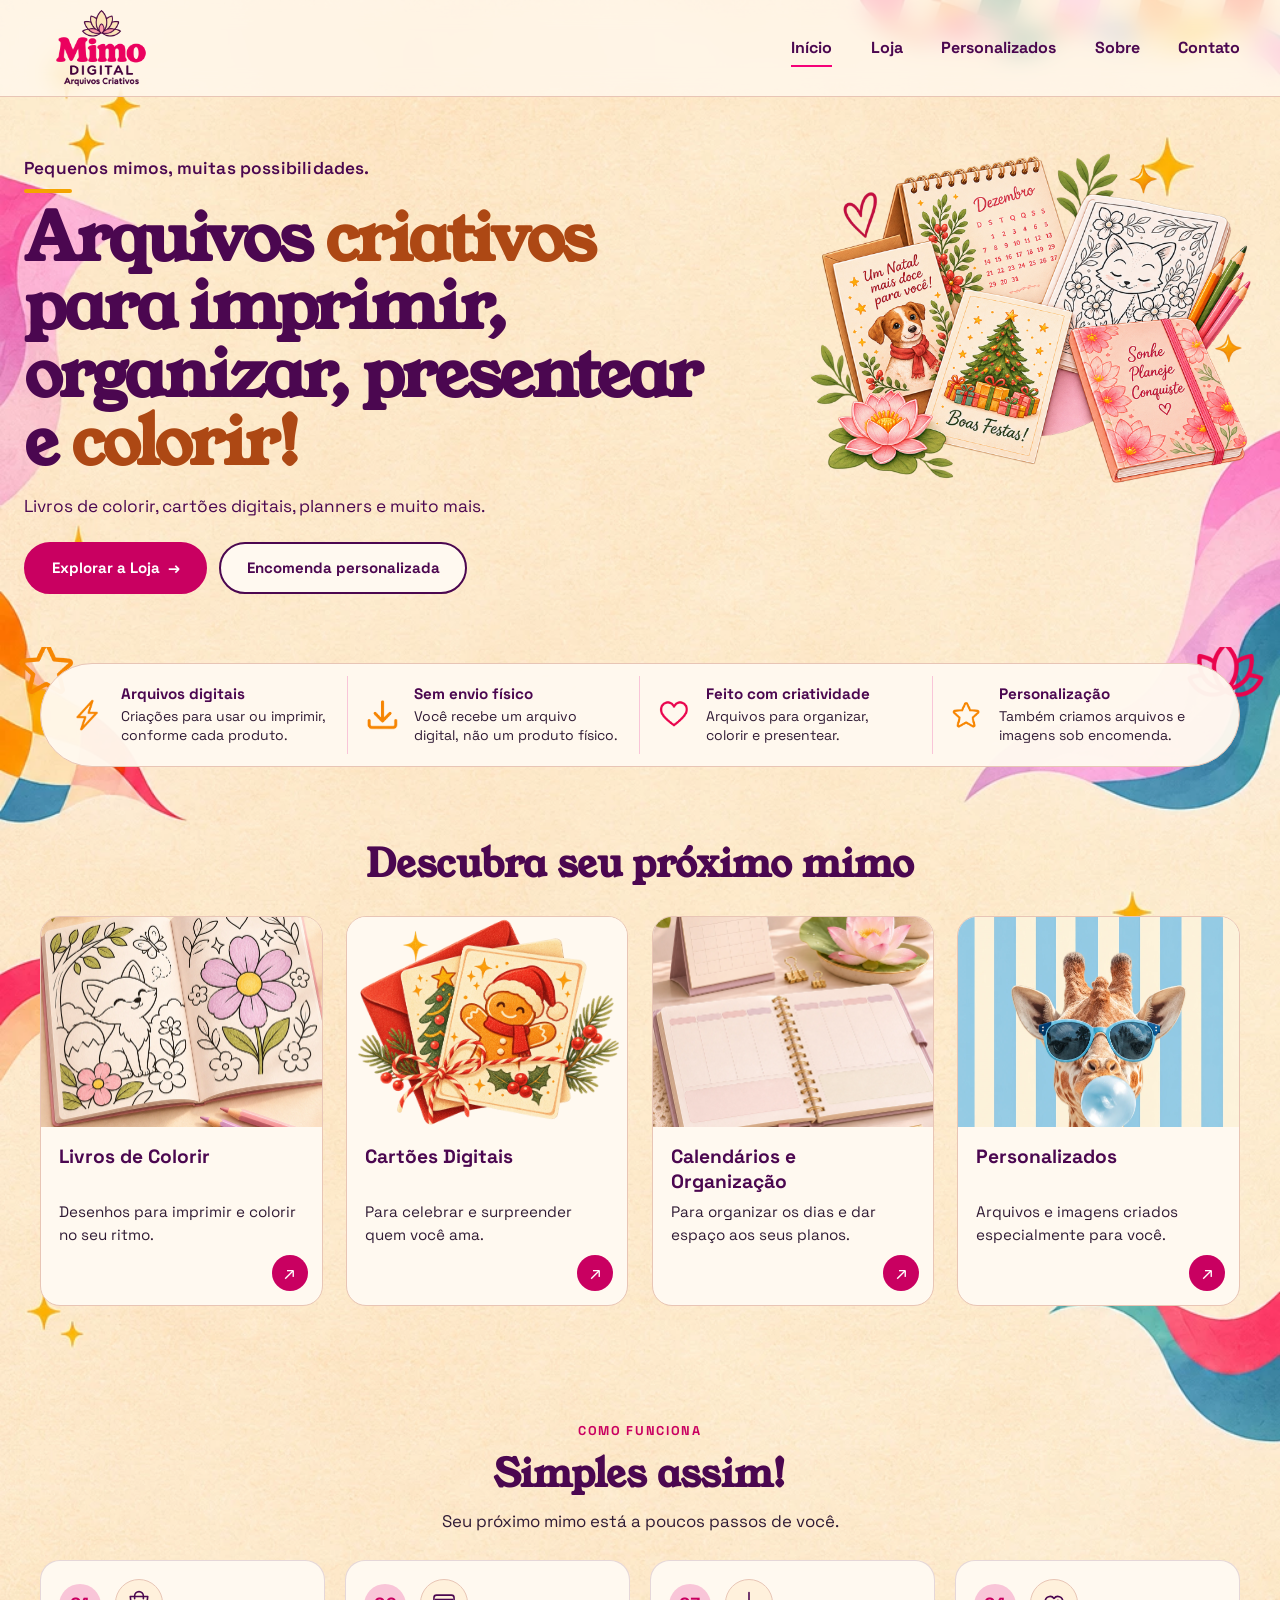
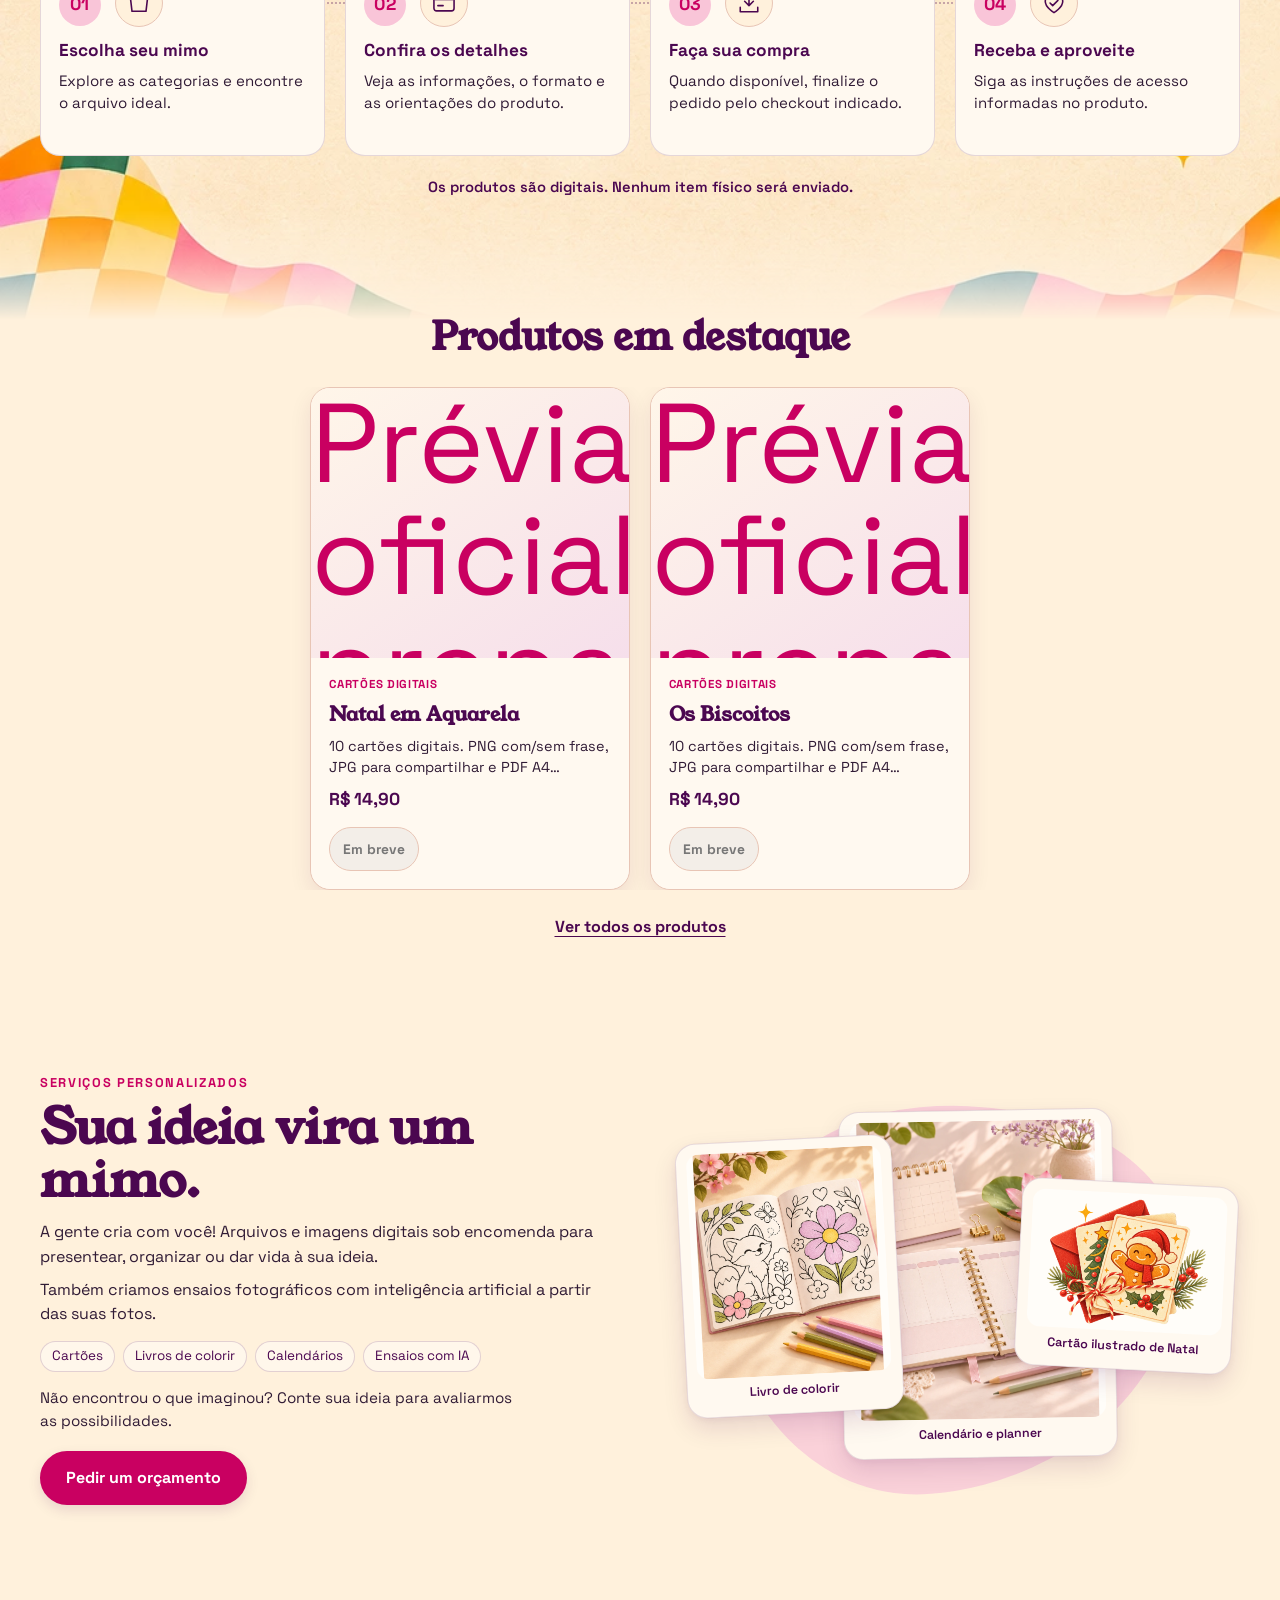
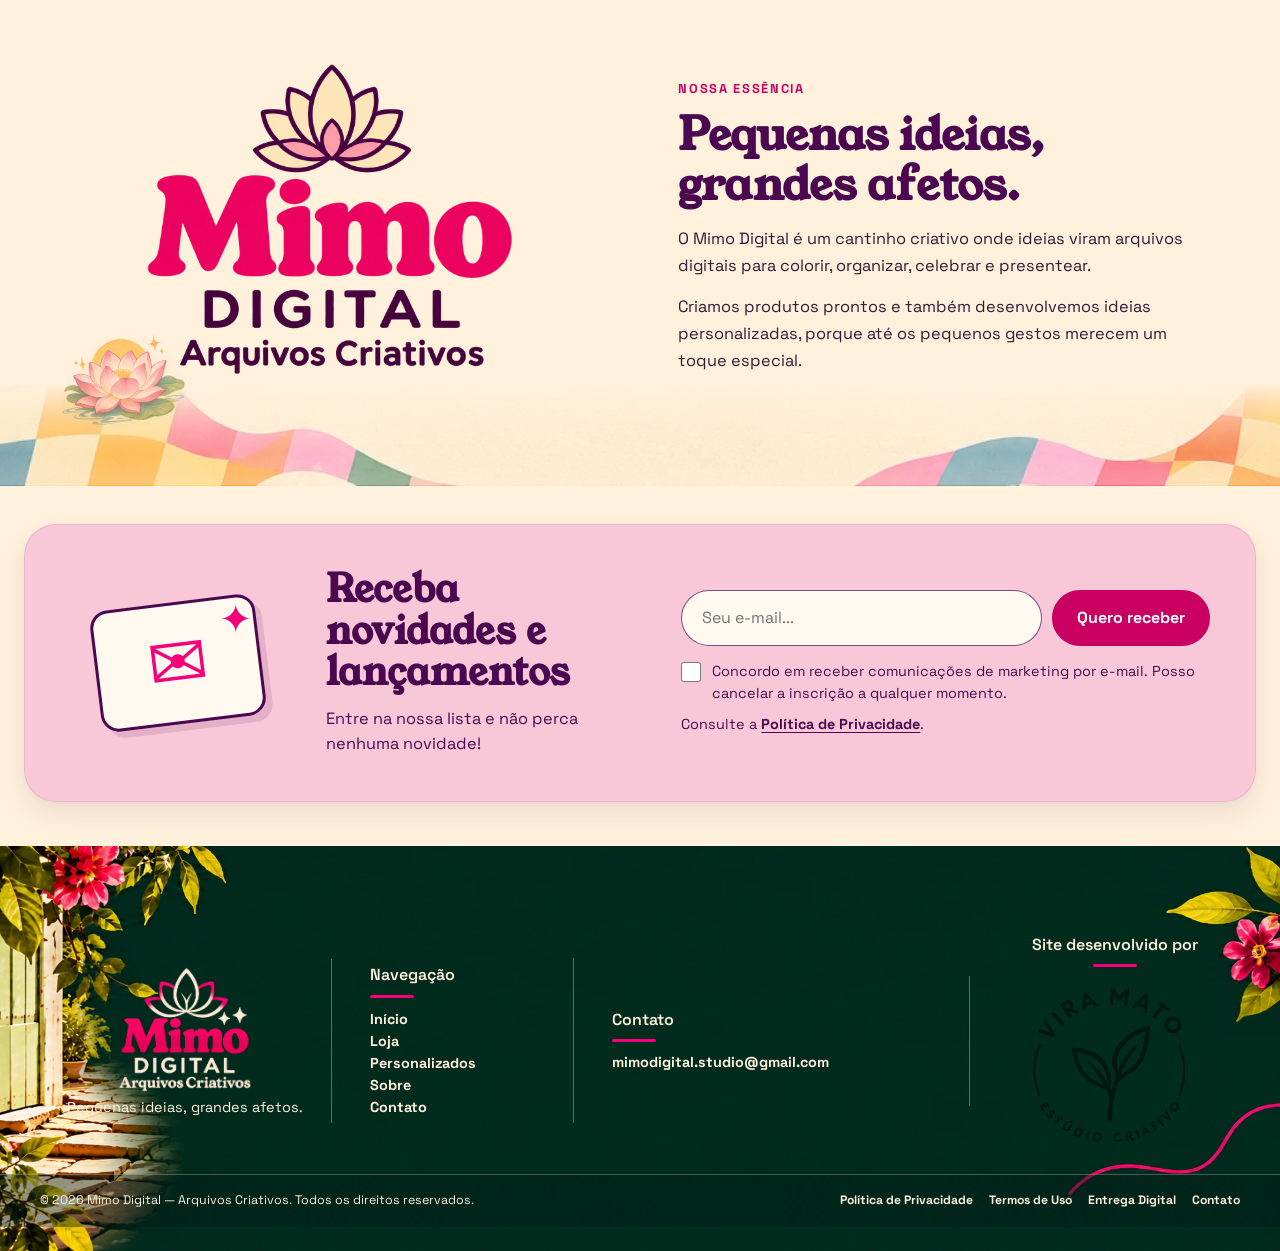
==== commit dadbccfe: "feat : atualização" ====
--- a/index.html
+++ b/index.html
@@ -3,8 +3,23 @@
 <head>
   <meta charset="utf-8">
   <meta name="viewport" content="width=device-width, initial-scale=1">
-  <meta name="description" content="Mimo Digital: arquivos criativos para criar, organizar e presentear.">
-  <title>Mimo Digital — Arquivos Criativos</title>
+  <meta name="description" content="Conheça cartões digitais, livros de colorir, calendários e criações personalizadas do Mimo Digital. Consulte os detalhes e a disponibilidade de cada arquivo.">
+  <title>Mimo Digital — Arquivos Criativos para Presentear</title>
+  <link rel="canonical" href="https://mimo-shop.pages.dev/">
+  <link rel="icon" type="image/webp" href="/assets/img/logo/logo1.webp">
+  <meta property="og:type" content="website">
+  <meta property="og:locale" content="pt_BR">
+  <meta property="og:site_name" content="Mimo Digital">
+  <meta property="og:title" content="Mimo Digital — Arquivos Criativos">
+  <meta property="og:description" content="Mimo Digital: arquivos criativos para criar, organizar e presentear.">
+  <meta property="og:url" content="https://mimo-shop.pages.dev/">
+  <meta property="og:image" content="https://mimo-shop.pages.dev/assets/img/bg/banner.png">
+  <meta property="og:image:alt" content="Fundo ilustrado oficial do Mimo Digital em tons de rosa, creme, laranja e verde.">
+  <meta name="twitter:card" content="summary_large_image">
+  <meta name="twitter:title" content="Mimo Digital — Arquivos Criativos">
+  <meta name="twitter:description" content="Mimo Digital: arquivos criativos para criar, organizar e presentear.">
+  <meta name="twitter:image" content="https://mimo-shop.pages.dev/assets/img/bg/banner.png">
+  <meta name="twitter:image:alt" content="Fundo ilustrado oficial do Mimo Digital em tons de rosa, creme, laranja e verde.">
   <link rel="preconnect" href="https://fonts.googleapis.com">
   <link rel="preconnect" href="https://fonts.gstatic.com" crossorigin>
   <link rel="stylesheet" href="css/tokens.css">
@@ -18,10 +33,10 @@
       <button class="menu-toggle" type="button" aria-expanded="false" aria-controls="main-nav" aria-label="Abrir menu"><span></span><span></span><span></span></button>
       <nav id="main-nav" class="main-nav" aria-label="Navegação principal">
         <a class="active" href="#inicio" aria-current="page">Início</a>
-        <a href="catalogo.html">Loja</a>
+        <a href="/catalogo">Loja</a>
         <a href="#personalizados">Personalizados</a>
         <a href="#sobre">Sobre</a>
-        <a href="contato.html">Contato</a>
+        <a href="/contato">Contato</a>
       </nav>
     </div>
   </header>
@@ -34,14 +49,12 @@
           <h1 id="hero-title"><span class="hero-title-line">Arquivos <span class="hero-title-accent">criativos</span></span> <span class="hero-title-line">para imprimir,</span> <span class="hero-title-line">organizar, presentear</span> <span class="hero-title-line">e <span class="hero-title-accent">colorir!</span></span></h1>
           <p class="hero-description">Livros de colorir, cartões digitais, planners e muito mais.</p>
           <div class="hero-actions">
-            <a class="btn btn-primary" href="catalogo.html">Explorar a Loja <span aria-hidden="true">→</span></a>
+            <a class="btn btn-primary" href="/catalogo">Explorar a Loja <span aria-hidden="true">→</span></a>
             <a class="btn btn-secondary" href="#personalizados">Encomenda personalizada</a>
           </div>
         </div>
-        <div class="hero-art" role="img" aria-label="Ilustração adesiva de uma flor de lótus rosa">
-          <img class="hero-decoration hero-star" src="assets/img/elementos/star.webp" alt="" aria-hidden="true" width="56" height="50">
-          <img class="hero-decoration hero-star hero-star-secondary" src="assets/img/elementos/star.webp" alt="" aria-hidden="true" width="56" height="50">
-          <img class="hero-lotus" src="assets/img/ilustracoes/Adesivo de lótus.png" alt="" aria-hidden="true" width="1536" height="1024" fetchpriority="high" decoding="async">
+        <div class="hero-art">
+          <img class="hero-illustration" src="/assets/img/ilustracoes/hero.png" alt="Ilustracao colorida com calendario de dezembro, cartoes de Natal, caderno floral, lapis e flor de lotus." width="1448" height="1086" fetchpriority="high" decoding="async">
         </div>
       </div>
     </section>
@@ -76,15 +89,15 @@
       <div class="container">
         <div class="section-heading"><h2 id="categories-title">Descubra seu próximo mimo</h2></div>
         <div class="category-showcase-grid">
-          <a class="category-showcase-card" href="catalogo.html?categoria=livros-colorir" data-category="livros-colorir" aria-label="Ver livros de colorir no catálogo">
+          <a class="category-showcase-card" href="/catalogo?categoria=livros-colorir" data-category="livros-colorir" aria-label="Ver livros de colorir no catálogo">
             <div class="category-showcase-image"><img src="assets/img/categoria/livro.webp" alt="Livro aberto com desenhos florais para colorir e lápis de cor" width="1122" height="1402" loading="lazy" decoding="async"></div>
             <div class="category-showcase-copy"><h3>Livros de Colorir</h3><p>Desenhos para imprimir e colorir no seu ritmo.</p></div><span class="category-showcase-arrow" aria-hidden="true">↗</span>
           </a>
-          <a class="category-showcase-card" href="catalogo.html?categoria=cartoes-digitais" data-category="cartoes-digitais" aria-label="Ver cartões digitais no catálogo">
+          <a class="category-showcase-card" href="/catalogo?categoria=cartoes-digitais" data-category="cartoes-digitais" aria-label="Ver cartões digitais no catálogo">
             <div class="category-showcase-image"><img src="assets/img/categoria/cartao_natal.webp" alt="Cartões de Natal ilustrados com um biscoito sorridente" width="1536" height="1024" loading="lazy" decoding="async"></div>
             <div class="category-showcase-copy"><h3>Cartões Digitais</h3><p>Para celebrar e surpreender quem você ama.</p></div><span class="category-showcase-arrow" aria-hidden="true">↗</span>
           </a>
-          <a class="category-showcase-card" href="catalogo.html?categoria=calendarios-organizacao" data-category="calendarios-organizacao" aria-label="Ver calendários e itens de organização no catálogo">
+          <a class="category-showcase-card" href="/catalogo?categoria=calendarios-organizacao" data-category="calendarios-organizacao" aria-label="Ver calendários e itens de organização no catálogo">
             <div class="category-showcase-image"><img src="assets/img/categoria/calendario.webp" alt="Calendário de mesa e planner ao lado de uma flor de lótus" width="1122" height="1402" loading="lazy" decoding="async"></div>
             <div class="category-showcase-copy"><h3>Calendários e Organização</h3><p>Para organizar os dias e dar espaço aos seus planos.</p></div><span class="category-showcase-arrow" aria-hidden="true">↗</span>
           </a>
@@ -135,19 +148,15 @@
 
     <section id="produtos" class="products-section section" aria-labelledby="products-title">
       <div class="container">
-        <div class="section-heading"><h2 id="products-title">Produtos em destaques</h2></div>
+        <div class="section-heading"><h2 id="products-title">Produtos em destaque</h2></div>
         <div class="products-carousel" role="region" aria-label="Vitrine de produtos em destaque">
           <button class="products-control products-previous" type="button" aria-label="Ver produto anterior" aria-controls="products-grid" hidden>‹</button>
-          <div id="products-grid" class="products-grid" tabindex="0" aria-label="Produtos em destaque">
-            <article class="empty-state product-placeholder">
-              <svg class="empty-state-icon" viewBox="0 0 40 40" fill="none" aria-hidden="true"><path d="m20 4 3.8 11.1L35 19l-11.2 3.9L20 34l-3.8-11.1L5 19l11.2-3.9L20 4Z" stroke="currentColor" stroke-width="1.7" stroke-linejoin="round"/><path d="m32 27 1.7 4.3L38 33l-4.3 1.7L32 39l-1.7-4.3L26 33l4.3-1.7L32 27Z" fill="currentColor"/></svg>
-              <h3>Novidades a caminho</h3>
-              <p>Ainda não há produtos publicados para exibir. Volte em breve para conferir as novidades.</p>
-            </article>
+          <div id="products-grid" class="products-grid" aria-busy="true" aria-label="Produtos em destaque">
+            <p class="products-loading" role="status">Carregando produtos...</p>
           </div>
           <button class="products-control products-next" type="button" aria-label="Ver próximo produto" aria-controls="products-grid" hidden>›</button>
         </div>
-        <div class="products-actions"><a class="products-catalog-link" href="catalogo.html">Ver todos os produtos</a><button id="products-motion-toggle" class="products-motion-toggle" type="button" aria-pressed="false">Pausar movimento</button></div>
+        <div class="products-actions"><a class="products-catalog-link" href="/catalogo">Ver todos os produtos</a><button id="products-motion-toggle" class="products-motion-toggle" type="button" aria-pressed="false" hidden>Pausar movimento</button></div>
       </div>
     </section>
 
@@ -214,7 +223,7 @@
             <div class="sib-form-message-panel__text"><span class="sib-form-message-panel__inner-text">Não conseguimos concluir sua inscrição. Tente novamente.</span></div>
           </div>
           <div id="success-message" class="sib-form-message-panel newsletter-message newsletter-success" role="status" aria-live="polite">
-            <div class="sib-form-message-panel__text"><span class="sib-form-message-panel__inner-text">Prontinho! Seu e-mail foi cadastrado para receber novidades do Mimo Digital. 💗</span></div>
+            <div class="sib-form-message-panel__text"><span class="sib-form-message-panel__inner-text">Recebemos sua solicitação. Se a confirmação for necessária, siga as instruções enviadas por e-mail para concluir a inscrição. 💗</span></div>
           </div>
           <form id="sib-form" class="newsletter-form" method="POST" action="https://6d12f250.sibforms.com/serve/[base64]" data-type="subscription">
             <div class="newsletter-email-row">
@@ -226,7 +235,7 @@
                       <input class="input" id="newsletter-email" name="EMAIL" type="email" autocomplete="email" inputmode="email" maxlength="254" placeholder="Seu e-mail..." data-required="true" aria-describedby="newsletter-error" required>
                     </div>
                   </div>
-                  <label id="newsletter-error" class="entry__error entry__error--primary newsletter-message newsletter-error" role="alert" aria-live="polite"></label>
+                  <p id="newsletter-error" class="entry__error entry__error--primary newsletter-message newsletter-error" role="alert" aria-live="polite"></p>
                 </div>
               </div>
               <button class="btn btn-primary newsletter-submit sib-form-block__button sib-form-block__button-with-loader" type="submit">
@@ -237,14 +246,14 @@
             <div class="sib-optin sib-form-block" data-required="true">
               <div class="form__entry entry_mcq">
                 <div class="form__label-row"><div class="entry__choice">
-                  <label class="newsletter-consent"><input class="input" id="CONSENTIMENTO_MIMO" name="CONSENTIMENTO_MIMO" type="checkbox" value="1" data-required="true" required><span>Concordo em receber comunicações de marketing por e-mail. Posso cancelar a inscrição a qualquer momento.</span></label>
+                  <label class="newsletter-consent"><input class="input" id="CONSENTIMENTO_MIMO" name="CONSENTIMENTO_MIMO" type="checkbox" value="1" data-required="true" aria-describedby="newsletter-consent-error" required><span>Concordo em receber comunicações de marketing por e-mail. Posso cancelar a inscrição a qualquer momento.</span></label>
                 </div></div>
-                <label class="entry__error entry__error--primary newsletter-message newsletter-error" role="alert" aria-live="polite"></label>
+                <p id="newsletter-consent-error" class="entry__error entry__error--primary newsletter-message newsletter-error" role="alert" aria-live="polite"></p>
               </div>
             </div>
             <input type="text" name="email_address_check" value="" class="input--hidden" tabindex="-1" autocomplete="off" aria-hidden="true">
             <input type="hidden" name="locale" value="pt">
-            <p class="newsletter-privacy">Consulte a <a href="privacidade.html">Política de Privacidade</a>.</p>
+            <p class="newsletter-privacy">Consulte a <a href="/privacidade">Política de Privacidade</a>.</p>
           </form>
         </div>
       </div>
@@ -262,7 +271,7 @@
       </section>
       <nav class="footer-column footer-navigation" aria-labelledby="footer-nav-title">
         <h2 id="footer-nav-title">Navegação</h2><span class="footer-rule" aria-hidden="true"></span>
-        <a href="#inicio">Início</a><a href="catalogo.html">Loja</a><a href="#personalizados">Personalizados</a><a href="#sobre">Sobre</a><a href="contato.html">Contato</a>
+        <a href="#inicio">Início</a><a href="/catalogo">Loja</a><a href="#personalizados">Personalizados</a><a href="#sobre">Sobre</a><a href="/contato">Contato</a>
       </nav>
       <section id="footer-contact" class="footer-column footer-contact" aria-labelledby="footer-contact-title">
         <h2 id="footer-contact-title">Contato</h2><span class="footer-rule" aria-hidden="true"></span>
@@ -270,17 +279,17 @@
       </section>
       <section class="footer-column footer-vira" aria-labelledby="footer-vira-title">
         <h2 id="footer-vira-title">Site desenvolvido por</h2><span class="footer-rule" aria-hidden="true"></span>
-        <a href="https://carolinagarcez.github.io/estudioviramato/" target="_blank" rel="noopener noreferrer" aria-label="Vira Mato — Estúdio Criativo (abre em nova aba)"><img src="assets/img/vira%20mato/logo-branco.png" alt="Vira Mato — Estúdio Criativo" width="1536" height="1024" loading="lazy" decoding="async"></a>
+        <a href="https://carolinagarcez.github.io/estudioviramato/" target="_blank" rel="noopener noreferrer" aria-label="Vira Mato — Estúdio Criativo (abre em nova aba)"><img src="assets/img/vira%20mato/selo_viramato.webp" alt="Vira Mato — Estúdio Criativo" width="1536" height="1024" loading="lazy" decoding="async"></a>
       </section>
     </div>
     <div class="footer-copyright">
       <div class="container footer-copyright-inner">
         <p>© 2026 Mimo Digital — Arquivos Criativos. Todos os direitos reservados.</p>
         <nav class="footer-legal" aria-label="Informações e contato">
-          <a href="privacidade.html">Política de Privacidade</a>
-          <a href="termos.html">Termos de Uso</a>
-          <a href="entrega-digital.html">Entrega Digital</a>
-          <a href="contato.html">Contato</a>
+          <a href="/privacidade">Política de Privacidade</a>
+          <a href="/termos">Termos de Uso</a>
+          <a href="/entrega-digital">Entrega Digital</a>
+          <a href="/contato">Contato</a>
         </nav>
       </div>
     </div>
@@ -300,6 +309,7 @@
     window.AUTOHIDE = Boolean(0);
   </script>
   <script defer src="https://sibforms.com/forms/end-form/build/main.js"></script>
-  <script src="js/main.js"></script>
+  <script defer src="js/product-data.js"></script>
+  <script defer src="js/main.js"></script>
 </body>
 </html>
--- a/css/styles.css
+++ b/css/styles.css
@@ -1,4 +1,4 @@
-*{box-sizing:border-box}html{scroll-behavior:smooth}body{margin:0;overflow-x:hidden}.sr-only{position:absolute;width:1px;height:1px;padding:0;margin:-1px;overflow:hidden;clip:rect(0,0,0,0);white-space:nowrap;border:0}.site-header{position:sticky;top:0;z-index:10;background:rgba(255,249,240,.95);border-bottom:1px solid var(--color-border);backdrop-filter:blur(12px)}.header-inner{min-height:82px;display:flex;align-items:center;justify-content:space-between}.brand img{display:block;width:162px;height:auto}.main-nav{display:flex;align-items:center;gap:28px}.main-nav a,.site-footer a{color:var(--color-purple);font-weight:800;text-decoration:none}.main-nav a:hover,.main-nav .active{color:var(--color-pink-contrast)}.menu-toggle{display:none;background:none;border:0;min-width:44px;min-height:44px;padding:10px}.menu-toggle span:not(.sr-only){display:block;width:24px;height:2px;background:var(--color-purple);margin:5px}.hero{background:var(--color-cream) url('../assets/img/bg/Fundo.webp') center 28%/cover;min-height:600px;display:flex;align-items:center;padding:64px 0}.hero-grid{display:grid;grid-template-columns:1.05fr .95fr;align-items:center;gap:48px}.hero-copy{max-width:650px}.eyebrow{display:block;color:var(--color-pink-contrast);font-size:.8rem;letter-spacing:.13em;text-transform:uppercase;font-weight:800;margin-bottom:16px}.hero h1{margin:0 0 24px}.hero p{font-size:1.2rem;max-width:500px;margin:0 0 32px}.hero-actions{display:flex;gap:12px;flex-wrap:wrap}.hero-art{position:relative;max-width:520px}.hero-art img{display:block;width:100%;border-radius:28px;box-shadow:0 18px 40px rgba(75,7,80,.18);mix-blend-mode:multiply}.art-sticker{position:absolute;right:-20px;top:-24px;background:var(--color-gold);color:var(--color-purple);padding:16px 18px;border-radius:50%;transform:rotate(8deg);text-align:center;line-height:1.1;z-index:1}.benefits{background:var(--color-purple);color:var(--color-paper);padding:20px 0}.benefits-grid{display:grid;grid-template-columns:repeat(3,1fr);gap:24px}.benefits-grid div{display:grid;grid-template-columns:32px 1fr;column-gap:8px;align-items:center}.benefits-grid span{grid-row:span 2;color:var(--color-gold);font-size:1.7rem}.benefits-grid strong{font-size:.95rem}.benefits-grid small{color:var(--color-rose);font-size:.8rem}.section{padding:96px 0}.section-heading{text-align:center;max-width:650px;margin:0 auto 48px}.section-heading h2{margin:0 0 12px}.section-heading p{margin:0}.category-grid{display:grid;grid-template-columns:repeat(4,1fr);gap:16px}.category-card{min-height:230px;padding:24px;display:flex;flex-direction:column;justify-content:space-between;text-decoration:none;border-radius:var(--radius-card);color:var(--color-purple);transition:transform .2s ease,box-shadow .2s ease}.category-card:hover{transform:translateY(-5px);box-shadow:var(--shadow-card)}.category-pink{background:var(--color-rose)}.category-teal{background:#bfe2dc}.category-gold{background:#ffe1a6}.category-purple{background:#dfc6e3}.category-icon{font-size:2.4rem}.category-card h3{margin:0 0 4px;font-size:1.25rem}.category-card p{margin:0;font-size:.9rem;line-height:1.4}.circle-arrow{align-self:flex-end;border:1px solid currentColor;border-radius:50%;width:34px;height:34px;display:grid;place-items:center;font-size:1.1rem}.products-section{background:var(--color-paper)}.products-grid{min-height:220px;display:grid;grid-template-columns:repeat(4,1fr);gap:20px}.empty-state{grid-column:1/-1;text-align:center;max-width:420px;margin:auto;padding:28px}.empty-state span{color:var(--color-gold);font-size:2rem}.empty-state h3{margin:8px 0}.empty-state p{margin:0}.how-it-works{background:var(--color-rose)}.steps{display:grid;grid-template-columns:repeat(3,1fr);gap:32px}.steps div{border-top:2px solid var(--color-purple);padding-top:20px}.steps b{color:var(--color-pink-contrast);font:800 1.5rem var(--font-display)}.steps h3{margin:12px 0 4px}.steps p{margin:0}.custom-banner{background:var(--color-purple);color:var(--color-paper);overflow:hidden}.custom-inner{min-height:390px;display:flex;align-items:center;justify-content:space-between}.custom-banner h2{color:var(--color-paper);margin:0 0 28px}.custom-banner .eyebrow{color:var(--color-gold)}.custom-banner img{width:390px;height:300px;object-fit:cover;mix-blend-mode:screen;opacity:.85}.site-footer{background:var(--color-cream);padding:56px 0 24px}.footer-grid{display:grid;grid-template-columns:1.3fr 1fr 1fr;gap:32px;align-items:start}.footer-grid h2{font-size:1.35rem;margin:0 0 8px}.footer-grid nav{display:flex;flex-direction:column;gap:8px}.footer-bottom{border-top:1px solid var(--color-border);margin-top:40px;padding-top:20px;display:flex;justify-content:space-between;color:var(--color-purple);font-size:.8rem}@media(max-width:900px){.category-grid,.products-grid{grid-template-columns:repeat(2,1fr)}.hero-grid{gap:24px}.section{padding:72px 0}}@media(max-width:700px){.menu-toggle{display:block}.main-nav{display:none;position:absolute;top:81px;left:0;right:0;padding:16px;background:var(--color-paper);border-bottom:1px solid var(--color-border);flex-direction:column;align-items:stretch;gap:0}.main-nav.is-open{display:flex}.main-nav a{padding:12px 16px}.hero{padding:56px 0}.hero-grid{grid-template-columns:1fr}.hero-art{order:2;margin:12px auto 0;max-width:420px}.art-sticker{right:-4px}.benefits-grid{grid-template-columns:1fr;gap:16px}.category-grid,.products-grid,.steps{grid-template-columns:1fr}.category-card{min-height:190px}.custom-inner{min-height:0;padding:64px 0;position:relative}.custom-inner img{position:absolute;right:-80px;bottom:-30px;width:280px;height:230px;opacity:.35}.custom-inner>div{position:relative;z-index:1}.footer-grid{grid-template-columns:1fr;gap:24px}.footer-bottom{display:block}.footer-bottom span{display:block;margin-top:8px}}
+*{box-sizing:border-box}html{scroll-behavior:smooth}body{margin:0}.sr-only{position:absolute;width:1px;height:1px;padding:0;margin:-1px;overflow:hidden;clip:rect(0,0,0,0);white-space:nowrap;border:0}.site-header{position:sticky;top:0;z-index:10;background:rgba(255,249,240,.95);border-bottom:1px solid var(--color-border);backdrop-filter:blur(12px)}.header-inner{min-height:82px;display:flex;align-items:center;justify-content:space-between}.brand img{display:block;width:162px;height:auto}.main-nav{display:flex;align-items:center;gap:28px}.main-nav a,.site-footer a{color:var(--color-purple);font-weight:800;text-decoration:none}.main-nav a:hover,.main-nav .active{color:var(--color-pink-contrast)}.menu-toggle{display:none;background:none;border:0;min-width:44px;min-height:44px;padding:10px}.menu-toggle span:not(.sr-only){display:block;width:24px;height:2px;background:var(--color-purple);margin:5px}.hero{background:var(--color-cream) url('../assets/img/bg/Fundo.webp') center 28%/cover;min-height:600px;display:flex;align-items:center;padding:64px 0}.hero-grid{display:grid;grid-template-columns:1.05fr .95fr;align-items:center;gap:48px}.hero-copy{max-width:650px}.eyebrow{display:block;color:var(--color-pink-contrast);font-size:.8rem;letter-spacing:.13em;text-transform:uppercase;font-weight:800;margin-bottom:16px}.hero h1{margin:0 0 24px}.hero p{font-size:1.2rem;max-width:500px;margin:0 0 32px}.hero-actions{display:flex;gap:12px;flex-wrap:wrap}.hero-art{position:relative;max-width:520px}.hero-art img{display:block;width:100%;border-radius:28px;box-shadow:0 18px 40px rgba(75,7,80,.18);mix-blend-mode:multiply}.art-sticker{position:absolute;right:-20px;top:-24px;background:var(--color-gold);color:var(--color-purple);padding:16px 18px;border-radius:50%;transform:rotate(8deg);text-align:center;line-height:1.1;z-index:1}.benefits{background:var(--color-purple);color:var(--color-paper);padding:20px 0}.benefits-grid{display:grid;grid-template-columns:repeat(3,1fr);gap:24px}.benefits-grid div{display:grid;grid-template-columns:32px 1fr;column-gap:8px;align-items:center}.benefits-grid span{grid-row:span 2;color:var(--color-gold);font-size:1.7rem}.benefits-grid strong{font-size:.95rem}.benefits-grid small{color:var(--color-rose);font-size:.8rem}.section{padding:96px 0}.section-heading{text-align:center;max-width:650px;margin:0 auto 48px}.section-heading h2{margin:0 0 12px}.section-heading p{margin:0}.category-grid{display:grid;grid-template-columns:repeat(4,1fr);gap:16px}.category-card{min-height:230px;padding:24px;display:flex;flex-direction:column;justify-content:space-between;text-decoration:none;border-radius:var(--radius-card);color:var(--color-purple);transition:transform .2s ease,box-shadow .2s ease}.category-card:hover{transform:translateY(-5px);box-shadow:var(--shadow-card)}.category-pink{background:var(--color-rose)}.category-teal{background:#bfe2dc}.category-gold{background:#ffe1a6}.category-purple{background:#dfc6e3}.category-icon{font-size:2.4rem}.category-card h3{margin:0 0 4px;font-size:1.25rem}.category-card p{margin:0;font-size:.9rem;line-height:1.4}.circle-arrow{align-self:flex-end;border:1px solid currentColor;border-radius:50%;width:34px;height:34px;display:grid;place-items:center;font-size:1.1rem}.products-section{background:var(--color-paper)}.products-grid{min-height:220px;display:grid;grid-template-columns:repeat(4,1fr);gap:20px}.empty-state{grid-column:1/-1;text-align:center;max-width:420px;margin:auto;padding:28px}.empty-state span{color:var(--color-gold);font-size:2rem}.empty-state h3{margin:8px 0}.empty-state p{margin:0}.how-it-works{background:var(--color-rose)}.steps{display:grid;grid-template-columns:repeat(3,1fr);gap:32px}.steps div{border-top:2px solid var(--color-purple);padding-top:20px}.steps b{color:var(--color-pink-contrast);font:800 1.5rem var(--font-display)}.steps h3{margin:12px 0 4px}.steps p{margin:0}.custom-banner{background:var(--color-purple);color:var(--color-paper);overflow:hidden}.custom-inner{min-height:390px;display:flex;align-items:center;justify-content:space-between}.custom-banner h2{color:var(--color-paper);margin:0 0 28px}.custom-banner .eyebrow{color:var(--color-gold)}.custom-banner img{width:390px;height:300px;object-fit:cover;mix-blend-mode:screen;opacity:.85}.site-footer{background:var(--color-cream);padding:56px 0 24px}.footer-grid{display:grid;grid-template-columns:1.3fr 1fr 1fr;gap:32px;align-items:start}.footer-grid h2{font-size:1.35rem;margin:0 0 8px}.footer-grid nav{display:flex;flex-direction:column;gap:8px}.footer-bottom{border-top:1px solid var(--color-border);margin-top:40px;padding-top:20px;display:flex;justify-content:space-between;color:var(--color-purple);font-size:.8rem}@media(max-width:900px){.category-grid,.products-grid{grid-template-columns:repeat(2,1fr)}.hero-grid{gap:24px}.section{padding:72px 0}}@media(max-width:700px){.menu-toggle{display:block}.main-nav{display:none;position:absolute;top:81px;left:0;right:0;padding:16px;background:var(--color-paper);border-bottom:1px solid var(--color-border);flex-direction:column;align-items:stretch;gap:0}.main-nav.is-open{display:flex}.main-nav a{padding:12px 16px}.hero{padding:56px 0}.hero-grid{grid-template-columns:1fr}.hero-art{order:2;margin:12px auto 0;max-width:420px}.art-sticker{right:-4px}.benefits-grid{grid-template-columns:1fr;gap:16px}.category-grid,.products-grid,.steps{grid-template-columns:1fr}.category-card{min-height:190px}.custom-inner{min-height:0;padding:64px 0;position:relative}.custom-inner img{position:absolute;right:-80px;bottom:-30px;width:280px;height:230px;opacity:.35}.custom-inner>div{position:relative;z-index:1}.footer-grid{grid-template-columns:1fr;gap:24px}.footer-bottom{display:block}.footer-bottom span{display:block;margin-top:8px}}
 /* Refinamento visual do mockup */
 .header-tools{display:flex;gap:18px;margin-left:20px}.header-tools a{color:var(--color-purple);font-size:2rem;text-decoration:none}.main-nav{margin-left:auto}.hero{min-height:560px;padding:38px 0;background-position:center;background-size:cover}.hero-copy{padding-left:28px}.hero h1{font-family:'Young Serif',Georgia,serif;font-size:clamp(2.55rem,4.5vw,4.25rem);line-height:.98;letter-spacing:-.03em}.hero h1 em{font-style:normal;color:var(--color-orange-text)}.hero p{font-size:1.2rem;border-top:2px solid var(--color-gold);padding-top:16px}.hero-art{height:410px;max-width:590px}.hero-banner{width:100%;height:100%;object-fit:cover;border-radius:28px}.hero-flower,.hero-lotus{position:absolute;object-fit:contain;filter:drop-shadow(0 6px 3px rgba(75,7,80,.2))}.hero-flower{width:130px;left:-45px;bottom:45px}.hero-lotus{width:210px;right:55px;bottom:-45px}.benefits{background:var(--color-paper);padding:18px 0}.benefits-grid{background:#fff8f2;border:1px solid var(--color-border);border-radius:999px;padding:16px 32px;grid-template-columns:repeat(4,1fr);color:var(--color-purple)}.benefits-grid div{border-right:1px solid var(--color-rose);padding-right:18px}.benefits-grid div:last-child{border:0}.benefits-grid span{color:var(--color-pink)}.section-heading h2{font-family:'Young Serif',Georgia,serif}.category-grid{gap:18px}.category-card{padding:0 0 18px;background:var(--color-paper);border:1px solid var(--color-border);min-height:300px;position:relative}.category-card img{width:100%;height:140px;object-fit:cover}.category-card>span:not(.circle-arrow){padding:0 16px}.category-card h3{margin-top:14px}.category-card .circle-arrow{position:absolute;right:14px;bottom:14px;background:var(--color-pink-contrast);color:white;border:0}.products-section{background:transparent;padding-top:36px}.custom-banner{background:#fbd7d5 url('../assets/img/bg/Fundo.webp') center/cover}.custom-inner{min-height:220px;gap:28px}.custom-inner>img{width:210px;height:180px;object-fit:cover;mix-blend-mode:multiply}.custom-inner h2{margin:0 0 8px}.custom-inner p{margin:0;max-width:360px;color:var(--color-purple)}
 @media(max-width:700px){.header-tools{display:none}.hero-copy{padding-left:0}.hero h1{font-size:clamp(2.5rem,12vw,3.5rem)}.hero-art{height:300px}.hero-lotus{width:150px;right:15px}.hero-flower{width:90px;left:-10px}.benefits-grid{border-radius:20px;grid-template-columns:repeat(2,1fr);padding:16px}.benefits-grid div{border:0}.custom-inner{display:grid;grid-template-columns:1fr}.custom-inner>img{position:absolute;opacity:.35;left:-20px;bottom:-20px}.custom-inner .btn{width:max-content}}
@@ -147,6 +147,7 @@
   .menu-toggle:focus-visible{outline:3px solid var(--color-purple);outline-offset:2px}
   .main-nav{display:none;position:absolute;top:100%;left:-16px;right:-16px;z-index:2;height:auto;margin:0;padding:8px 16px 14px;border:1px solid var(--color-border);border-top:0;border-radius:0 0 16px 16px;background:var(--color-paper);box-shadow:0 10px 20px rgba(75,7,80,.08);flex-direction:column;align-items:stretch;gap:0}
   .main-nav.is-open{display:flex}
+  .main-nav:not(.is-open){visibility:hidden;pointer-events:none}
   .main-nav a{min-height:48px;padding:8px 12px}
   .main-nav a::after{right:auto;bottom:3px;left:12px;width:42px}
 }
@@ -309,7 +310,7 @@
 @media(prefers-reduced-motion:reduce){.products-grid.is-carousel{scroll-behavior:auto}.product-image-frame,.product-image-frame img,.product-info,.product-info .product-link{transition:none}}
 
 /* Footer compacto com o jardim oficial da marca */
-.site-footer{position:relative;isolation:isolate;overflow:hidden;color:var(--color-cream);background-color:#00382e;background-image:url('../assets/img/bg/banner_footer.png');background-image:image-set(url('../assets/img/bg/banner_footer.webp') type('image/webp'),url('../assets/img/bg/banner_footer.png') type('image/png'));background-position:center top;background-size:cover}
+.site-footer{position:relative;isolation:isolate;overflow:hidden;color:var(--color-cream);background-color:#00382e;background-image:url('../assets/img/bg/banner_footer.webp');background-position:center top;background-size:cover}
 .site-footer::before{display:none}
 .site-footer .footer-columns,.site-footer .footer-copyright-inner{width:min(1200px,calc(100% - 48px))}
 .site-footer .footer-columns{display:grid;grid-template-columns:1.05fr .8fr 1.35fr .9fr;align-items:center;gap:20px;min-height:0;padding:26px 0 20px}
@@ -343,13 +344,7 @@
 /* Background oficial e composiÃ§Ã£o do hero conforme o mockup Mimo Digital */
 body{background:var(--color-cream)}
 .category-showcase,.products-section,.about-section,.personalized-section{position:relative;isolation:isolate;background-color:var(--color-cream)}
-.category-showcase::before,.products-section::before,.about-section::before,.personalized-section::before,.store-benefits::before{position:absolute;z-index:-1;inset:0;content:"";background-image:url('../assets/img/bg/Fundo.png');background-image:image-set(url('../assets/img/bg/Fundo.webp') type('image/webp'),url('../assets/img/bg/Fundo.png') type('image/png'));background-size:100% auto;background-repeat:no-repeat;opacity:.68;mask-image:linear-gradient(to bottom,transparent 0%,#000 9%,#000 91%,transparent 100%);pointer-events:none}
-.category-showcase::before{background-position:center 18%}
-.products-section::before{background-position:center 54%}
-.about-section::before{background-position:center 22%}
-.personalized-section::before{background-position:center 72%}
-.store-benefits::before{background-position:center 42%}
-.hero{min-height:clamp(540px,51.2vw,760px);padding:48px 0 104px;background-color:var(--color-cream);background-image:url('../assets/img/bg/banner.png');background-image:image-set(url('../assets/img/bg/banner.webp') type('image/webp'),url('../assets/img/bg/banner.png') type('image/png'));background-position:center center;background-size:cover;background-repeat:no-repeat}
+.hero{min-height:clamp(540px,51.2vw,760px);padding:48px 0 104px;background-color:var(--color-cream);background-image:url('../assets/img/bg/banner.webp');background-position:center center;background-size:cover;background-repeat:no-repeat}
 .hero-grid{grid-template-columns:minmax(0,.9fr) minmax(0,1.1fr);align-items:center;gap:clamp(24px,3vw,42px);min-height:0}
 .hero-copy{max-width:600px;padding:0}
 .hero .hero-intro{margin:0 0 8px;font-size:clamp(1rem,1.4vw,1.18rem)}
@@ -397,9 +392,8 @@
   .hero-art .hero-lotus{left:49%;width:clamp(126px,18vw,148px)}
 }
 @media(max-width:700px){
-  .category-showcase::before,.products-section::before,.about-section::before,.personalized-section::before,.store-benefits::before{opacity:.22}
   .about-copy,.personalized-copy{padding:16px;border-radius:18px;background:rgba(255,241,220,.78)}
-  .hero{padding:38px 0 82px;background-image:url('../assets/img/bg/Fundo.png');background-image:image-set(url('../assets/img/bg/Fundo.webp') type('image/webp'),url('../assets/img/bg/Fundo.png') type('image/png'));background-position:center top;background-size:auto 100%}
+  .hero{padding:38px 0 82px}
   .hero-grid{grid-template-columns:minmax(0,1fr);gap:14px}
   .hero-copy{width:min(100%,560px);margin-inline:auto}
   .hero .hero-intro{margin-bottom:7px;font-size:1rem}
@@ -441,8 +435,7 @@
   inset:0 0 auto;
   height:150vw;
   content:"";
-  background-image:url('../assets/img/bg/Fundo.png');
-  background-image:image-set(url('../assets/img/bg/Fundo.webp') type('image/webp'),url('../assets/img/bg/Fundo.png') type('image/png'));
+  background-image:url('../assets/img/bg/Fundo.webp');
   background-position:center top;
   background-size:100% auto;
   background-repeat:no-repeat;
@@ -450,7 +443,7 @@
   mask-image:linear-gradient(to bottom,#000 0%,#000 calc(100% - 110px),transparent 100%);
   pointer-events:none;
 }
-.homepage-scene::before{height:max(150vw,940px)}
+.homepage-scene::before{height:150vw}
 .homepage-scene>.site-header{background:rgba(255,249,240,.76)}
 .homepage-scene .hero,
 .homepage-scene .store-benefits,
@@ -538,75 +531,9 @@
   .newsletter{padding:20px 0 24px}
 }
 
-/* Recortes do fundo oficial nas Ã¡reas que continuam apÃ³s a camada global. */
-.homepage-scene .products-section::before,
-.homepage-scene .personalized-section::before,
-.homepage-scene .about-section::before,
-.homepage-scene .newsletter::before{
-  display:block;
-  content:"";
-  background-image:url('../assets/img/bg/Fundo.png');
-  background-image:image-set(url('../assets/img/bg/Fundo.webp') type('image/webp'),url('../assets/img/bg/Fundo.png') type('image/png'));
-  background-size:100% auto;
-  background-repeat:no-repeat;
-  opacity:.28;
-}
-.homepage-scene .products-section::before{background-position:center 54%}
-.homepage-scene .personalized-section::before{background-position:center 72%}
-.homepage-scene .about-section::before{background-position:center 22%}
-.homepage-scene .newsletter{position:relative;isolation:isolate;background:transparent}
-.homepage-scene .newsletter::before{position:absolute;z-index:0;inset:0;background-position:center 96%;opacity:.34}
-.homepage-scene .newsletter-inner{position:relative;z-index:1}
-.homepage-scene .process-section{position:relative;isolation:isolate}
-.homepage-scene .process-section::before{
-  position:absolute;
-  z-index:-1;
-  inset:0;
-  display:block;
-  content:"";
-  background-image:url('../assets/img/bg/Fundo.png');
-  background-image:image-set(url('../assets/img/bg/Fundo.webp') type('image/webp'),url('../assets/img/bg/Fundo.png') type('image/png'));
-  background-position:center 42%;
-  background-size:100% auto;
-  background-repeat:no-repeat;
-  opacity:.2;
-  mask-image:linear-gradient(to bottom,transparent 0%,#000 9%,#000 91%,transparent 100%);
-  pointer-events:none;
-}
-@media(max-width:700px){
-  .homepage-scene .products-section::before,
-  .homepage-scene .personalized-section::before,
-  .homepage-scene .about-section::before{opacity:.16}
-  .homepage-scene .newsletter::before{opacity:.22}
-}
-@media(max-width:900px){
-  .homepage-scene .category-showcase::before{
-    display:block;
-    content:"";
-    background-image:url('../assets/img/bg/Fundo.png');
-    background-image:image-set(url('../assets/img/bg/Fundo.webp') type('image/webp'),url('../assets/img/bg/Fundo.png') type('image/png'));
-    background-position:center 18%;
-    background-size:100% auto;
-    background-repeat:no-repeat;
-    opacity:.2;
-  }
-}
-@media(max-width:700px){
-  .homepage-scene .store-benefits::before{
-    display:block;
-    content:"";
-    background-image:url('../assets/img/bg/Fundo.png');
-    background-image:image-set(url('../assets/img/bg/Fundo.webp') type('image/webp'),url('../assets/img/bg/Fundo.png') type('image/png'));
-    background-position:center 42%;
-    background-size:100% auto;
-    background-repeat:no-repeat;
-    opacity:.16;
-  }
-}
-
 /* CenÃ¡rio compartilhado das pÃ¡ginas institucionais; o footer fica fora deste wrapper. */
 .institutional-shell{position:relative;isolation:isolate;background-color:var(--color-cream)}
-.institutional-shell::before{position:absolute;z-index:-1;inset:0;content:"";background-image:url('../assets/img/bg/Fundo.png');background-image:image-set(url('../assets/img/bg/Fundo.webp') type('image/webp'),url('../assets/img/bg/Fundo.png') type('image/png'));background-position:center top;background-size:100% auto;background-repeat:no-repeat;opacity:.48;mask-image:linear-gradient(to bottom,#000 0%,#000 86%,transparent 100%);pointer-events:none}
+.institutional-shell::before{position:absolute;z-index:-1;inset:0;content:"";background-image:url('../assets/img/bg/Fundo.webp');background-position:center top;background-size:100% auto;background-repeat:no-repeat;opacity:.48;mask-image:linear-gradient(to bottom,#000 0%,#000 86%,transparent 100%);pointer-events:none}
 .institutional-shell>.site-header{background:rgba(255,249,240,.82)}
 .institutional-shell>.privacy-page{background-color:transparent}
 @media(max-width:1024px){.institutional-shell::before{opacity:.36}}
@@ -618,19 +545,6 @@
   isolation:isolate;
   overflow:hidden;
   background:transparent;
-}
-.essence-newsletter-scene::before{
-  position:absolute;
-  z-index:-1;
-  inset:0;
-  content:"";
-  background-color:var(--color-cream);
-  background-image:url('../assets/img/bg/Fundo.png');
-  background-image:image-set(url('../assets/img/bg/Fundo.webp') type('image/webp'),url('../assets/img/bg/Fundo.png') type('image/png'));
-  background-position:center top;
-  background-size:100% auto;
-  background-repeat:no-repeat;
-  pointer-events:none;
 }
 .homepage-scene .about-section::before,
 .homepage-scene .newsletter::before{display:none;content:none;background-image:none}
@@ -663,6 +577,20 @@
 .products-carousel{max-width:1200px;overflow:hidden}
 .products-grid{display:block;width:100%;overflow:hidden;outline:none}
 .products-grid.has-products{overflow:hidden}
+.products-grid.is-empty{display:grid;min-height:230px;place-items:center;overflow:visible}
+.products-loading{margin:0;padding:42px 16px;color:var(--color-purple);font-weight:700;text-align:center}
+.featured-empty-state{position:relative;width:min(100%,720px);padding:clamp(24px,4vw,42px);overflow:hidden;border:1px solid rgba(75,7,80,.14);border-radius:var(--radius-banner);background:linear-gradient(125deg,rgba(255,241,220,.96),rgba(249,197,216,.58));box-shadow:var(--shadow-card);text-align:center}
+.featured-empty-state::after{position:absolute;right:-24px;bottom:-48px;width:136px;height:136px;border:1px solid rgba(201,0,97,.18);border-radius:50%;content:""}
+.featured-empty-ornament{display:grid;width:48px;height:48px;place-items:center;margin:0 auto 12px;border-radius:50%;background:var(--color-gold);color:var(--color-purple);font-size:1.6rem;font-weight:800}
+.featured-empty-state h3{margin:0 0 8px;font-size:clamp(1.35rem,2.5vw,1.8rem)}
+.featured-empty-state p{max-width:50ch;margin:0 auto;color:var(--color-text);line-height:1.55}
+.featured-empty-state.is-error{background:linear-gradient(125deg,rgba(255,249,240,.98),rgba(249,197,216,.48))}
+.featured-empty-state.is-error .featured-empty-ornament{background:var(--color-purple);color:var(--color-paper)}
+.products-grid.is-static{overflow:visible}
+.products-grid.is-static .products-track{width:100%;animation:none;will-change:auto}
+.products-grid.is-static .products-track-set{width:100%;flex-wrap:wrap;justify-content:center}
+.products-grid.is-static .product-card{flex-basis:clamp(250px,27vw,320px)}
+.products-motion-toggle[hidden],.products-control[hidden]{display:none}
 .products-track{display:flex;width:max-content;align-items:stretch;gap:0;animation:products-marquee 34s linear infinite;will-change:transform}
 .products-track-set,.products-track-copy{display:flex;flex:none;gap:clamp(14px,1.5vw,22px)}
 .products-carousel:hover .products-track,.products-carousel:focus-within .products-track,.products-carousel.motion-paused .products-track{animation-play-state:paused}
@@ -680,7 +608,7 @@
 .product-info .product-description{display:-webkit-box;min-height:2.8em;-webkit-line-clamp:2}
 .product-info .product-price{color:var(--color-purple);font-size:1.08rem;font-weight:800}
 .product-actions{display:flex;width:100%;flex-wrap:wrap;gap:8px;margin-top:auto;padding-top:5px}
-.product-info .product-link{min-height:40px;margin:0;padding:8px 13px;border-color:var(--color-purple);background:var(--color-paper);color:var(--color-purple);font:700 .86rem/1.2 var(--font-body);cursor:pointer}
+.product-info .product-link{min-height:44px;margin:0;padding:8px 13px;border-color:var(--color-purple);background:var(--color-paper);color:var(--color-purple);font:700 .86rem/1.2 var(--font-body);cursor:pointer}
 .product-info .product-preview-link:hover{background:var(--color-purple);color:var(--color-paper)}
 .product-info .product-checkout-link{border-color:var(--color-pink-contrast);background:var(--color-pink-contrast);color:#fff}
 .product-info .product-unavailable,.product-unavailable:disabled{border-color:var(--color-border);background:#f3eee8;color:#777;cursor:not-allowed}
@@ -707,7 +635,7 @@
 .featured-preview-copy .featured-preview-price{color:var(--color-purple);font-size:1.25rem;font-weight:800}
 .featured-preview-copy .digital-note{margin:10px 0 16px}
 .featured-preview-action .btn:disabled{opacity:.68;cursor:not-allowed}
-@media(max-width:700px){.products-section.section{padding:42px 0 48px}.products-carousel{width:100%}.products-track{animation-duration:27s}.products-track-set,.products-track-copy{gap:14px}.products-grid.has-products .product-card{flex-basis:min(78vw,330px)}.product-info{gap:8px;padding:15px}.products-actions{flex-wrap:wrap;gap:12px;margin-top:20px}.featured-preview-content{grid-template-columns:1fr}.featured-preview-image{min-height:180px;max-height:34vh}.featured-preview-copy h2{font-size:1.8rem}}
+@media(max-width:700px){.products-section.section{padding:42px 0 48px}.products-carousel{width:100%}.products-track{animation-duration:27s}.products-track-set,.products-track-copy{gap:14px}.products-grid.has-products .product-card{flex-basis:min(78vw,330px)}.products-grid.is-static .product-card{flex-basis:min(78vw,330px)}.featured-empty-state{border-radius:22px}.product-info{gap:8px;padding:15px}.products-actions{flex-wrap:wrap;gap:12px;margin-top:20px}.featured-preview-content{grid-template-columns:1fr}.featured-preview-image{min-height:180px;max-height:34vh}.featured-preview-copy h2{font-size:1.8rem}}
 @media(prefers-reduced-motion:reduce){.products-track{animation:none;transform:none;will-change:auto}.products-grid.has-products.manual-navigation{overflow-x:auto;overflow-y:hidden;scroll-snap-type:x mandatory;scrollbar-width:thin;touch-action:pan-x}.products-grid.manual-navigation .products-track{width:max-content}.products-grid.manual-navigation .product-card{scroll-snap-align:start}.products-track-copy{display:none}.products-carousel.motion-paused .products-track{animation-play-state:paused}}
 .homepage-scene .personalized-layout{gap:clamp(32px,4vw,56px)}
 .homepage-scene .newsletter-inner{grid-template-columns:minmax(140px,.58fr) minmax(240px,1fr) minmax(360px,1.65fr)}
@@ -738,8 +666,7 @@
   .homepage-scene .personalized-section.section{padding-block:34px}
   .homepage-scene .about-section.section{padding-block:34px}
   .homepage-scene .store-benefit-grid{gap:10px}
-  .essence-newsletter-scene::before{background-position:center 82%;opacity:.55}
-  .homepage-scene .about-art{min-height:270px}
+    .homepage-scene .about-art{min-height:270px}
   .homepage-scene .about-art .about-logo{transform:none}
   .homepage-scene .newsletter{padding:24px 0 28px}
   .homepage-scene .newsletter-inner{grid-template-columns:minmax(0,1fr);grid-template-areas:"art" "copy" "form";gap:8px;padding:18px}
@@ -749,41 +676,41 @@
 
 /* Composição editorial da seção de personalizados */
 .homepage-scene .personalized-section.section{padding-top:clamp(38px,4vw,54px);padding-bottom:clamp(28px,3vw,40px)}
-.homepage-scene .personalized-layout{grid-template-columns:minmax(0,.92fr) minmax(0,1.08fr);gap:clamp(20px,2.4vw,34px)}
+.homepage-scene .personalized-layout{grid-template-columns:minmax(0,.95fr) minmax(0,1.05fr);gap:clamp(20px,2.4vw,34px)}
 .homepage-scene .personalized-copy{max-width:590px}
-.homepage-scene .personalized-art{width:min(100%,640px);max-width:640px;aspect-ratio:1.16;margin-inline:0;justify-self:end}
-.homepage-scene .personalized-art-shape{inset:7% 7% 5%;border-radius:46% 54% 59% 41% / 46% 41% 59% 54%;opacity:.9}
-.homepage-scene .personalized-sample{gap:8px;padding:11px;border-color:rgba(75,7,80,.14);border-radius:22px;box-shadow:0 14px 30px rgba(75,7,80,.14),0 3px 8px rgba(75,7,80,.06)}
+.homepage-scene .personalized-art{width:min(100%,570px);max-width:570px;aspect-ratio:1.18;margin-inline:0;justify-self:end}
+.homepage-scene .personalized-art-shape{inset:12% 10% 8%;border-radius:46% 54% 59% 41% / 46% 41% 59% 54%;opacity:.72}
+.homepage-scene .personalized-sample{gap:8px;padding:10px;border-color:rgba(75,7,80,.13);border-radius:20px;box-shadow:0 11px 24px rgba(75,7,80,.12),0 2px 6px rgba(75,7,80,.05)}
 .homepage-scene .personalized-sample img{height:auto;min-height:0;flex:1;object-fit:contain;background:#fffdf9}
 .homepage-scene .personalized-sample figcaption{min-height:20px;font-size:.78rem}
-.homepage-scene .personalized-sample-calendar{z-index:2;top:13%;left:27%;width:54%;height:76%;transform:rotate(-2deg)}
+.homepage-scene .personalized-sample-calendar{z-index:2;top:13%;left:30%;width:48%;height:72%;transform:rotate(-1deg)}
 .homepage-scene .personalized-sample-calendar figcaption{padding-left:0;text-align:center}
-.homepage-scene .personalized-sample-book{z-index:4;top:23%;bottom:auto;left:1%;width:40%;height:59%;transform:rotate(-5deg)}
-.homepage-scene .personalized-sample-card{z-index:3;top:3%;right:1%;width:43%;height:40%;transform:rotate(4deg)}
+.homepage-scene .personalized-sample-book{z-index:4;top:19%;bottom:auto;left:2%;width:38%;height:57%;transform:rotate(-3deg)}
+.homepage-scene .personalized-sample-card{z-index:3;top:28%;right:1%;width:38%;height:39%;transform:rotate(3deg)}
 @media(max-width:1024px) and (min-width:701px){
-  .homepage-scene .personalized-layout{grid-template-columns:minmax(0,.92fr) minmax(0,1.08fr);gap:18px}
-  .homepage-scene .personalized-art{width:100%;aspect-ratio:1.02}
+  .homepage-scene .personalized-layout{grid-template-columns:minmax(0,1fr) minmax(0,1fr);gap:16px}
+  .homepage-scene .personalized-art{width:100%;aspect-ratio:1.08}
   .homepage-scene .personalized-sample{gap:5px;padding:8px;border-radius:16px}
   .homepage-scene .personalized-sample img{border-radius:10px}
   .homepage-scene .personalized-sample figcaption{font-size:.65rem}
-  .homepage-scene .personalized-sample-calendar{left:25%;width:57%;height:76%}
-  .homepage-scene .personalized-sample-book{width:42%;height:55%}
-  .homepage-scene .personalized-sample-card{width:45%;height:40%}
+  .homepage-scene .personalized-sample-calendar{left:28%;width:47%;height:73%}
+  .homepage-scene .personalized-sample-book{left:1%;width:38%;height:56%}
+  .homepage-scene .personalized-sample-card{right:0;width:38%;height:39%}
 }
 @media(max-width:700px){
   .homepage-scene .personalized-section.section{padding-top:32px;padding-bottom:22px}
   .homepage-scene .personalized-layout{gap:12px}
-  .homepage-scene .personalized-art{width:min(100%,500px);aspect-ratio:1.3;margin-inline:auto;justify-self:center}
-  .homepage-scene .personalized-art-shape{inset:6% 6% 5%}
+  .homepage-scene .personalized-art{width:min(100%,460px);aspect-ratio:1.35;margin-inline:auto;justify-self:center}
+  .homepage-scene .personalized-art-shape{inset:8% 7% 6%}
   .homepage-scene .personalized-sample{gap:5px;padding:7px;border-radius:15px;box-shadow:0 9px 20px rgba(75,7,80,.13)}
   .homepage-scene .personalized-sample img{border-radius:9px}
   .homepage-scene .personalized-sample figcaption{min-height:16px;font-size:clamp(.58rem,2.5vw,.7rem)}
-  .homepage-scene .personalized-sample-calendar{top:10%;left:27%;width:53%;height:78%;transform:rotate(-1.5deg)}
-  .homepage-scene .personalized-sample-book{top:24%;left:1%;width:40%;height:58%;transform:rotate(-4deg)}
-  .homepage-scene .personalized-sample-card{top:2%;right:0;width:43%;height:40%;transform:rotate(3deg)}
+  .homepage-scene .personalized-sample-calendar{top:13%;left:31%;width:45%;height:72%;transform:rotate(-1deg)}
+  .homepage-scene .personalized-sample-book{top:20%;left:2%;width:37%;height:56%;transform:rotate(-3deg)}
+  .homepage-scene .personalized-sample-card{top:29%;right:2%;width:37%;height:39%;transform:rotate(3deg)}
 }
 @media(max-width:380px){
-  .homepage-scene .personalized-art{width:calc(100% + 8px);margin-inline:-4px}
+  .homepage-scene .personalized-art{width:100%;margin-inline:auto}
   .homepage-scene .personalized-sample{gap:3px;padding:5px;border-radius:12px}
   .homepage-scene .personalized-sample figcaption{font-size:.56rem}
 }
@@ -842,6 +769,20 @@
 .homepage-scene .newsletter-submit{min-width:158px;min-height:56px;white-space:nowrap}
 .homepage-scene .newsletter-consent{margin-top:14px;line-height:1.5}
 .homepage-scene .newsletter-privacy{margin-top:10px}
+.homepage-scene .newsletter-consent{align-items:flex-start;gap:11px;color:var(--color-purple);font-size:.9rem;line-height:1.55}
+.homepage-scene .newsletter-consent input{width:20px;height:20px;min-width:20px;margin:2px 0 0;accent-color:var(--color-purple)}
+.homepage-scene .newsletter-consent span{max-width:62ch}
+.homepage-scene .newsletter-privacy{color:var(--color-purple);font-size:.9rem;line-height:1.5}
+.homepage-scene .newsletter-privacy a{color:var(--color-purple);font-weight:700;text-decoration:underline;text-decoration-thickness:1px;text-underline-offset:3px}
+.homepage-scene .newsletter-privacy a:hover{color:var(--color-pink-contrast)}
+.homepage-scene .newsletter-privacy a:focus-visible{border-radius:2px;outline:3px solid var(--color-purple);outline-offset:3px}
+.homepage-scene .newsletter-inner{align-items:center}
+.homepage-scene .newsletter-art,.homepage-scene .newsletter-copy,.homepage-scene .newsletter-form-area{align-self:center}
+.homepage-scene .newsletter-art{display:grid;place-items:center}
+.homepage-scene .newsletter-form-area{min-width:0}
+.homepage-scene .newsletter-email-row{align-items:center}
+.homepage-scene .newsletter-email-row .sib-input,.homepage-scene .newsletter-email-row .form__entry,.homepage-scene .newsletter-email-row .form__label-row,.homepage-scene .newsletter-email-row .entry__field{min-width:0;width:100%}
+.homepage-scene .newsletter-submit{align-self:stretch}
 @media(max-width:1100px){
   .homepage-scene .newsletter-inner{width:min(100% - 40px,900px);grid-template-columns:minmax(138px,.55fr) minmax(0,1.7fr);grid-template-areas:"art copy" "art form";gap:14px 28px;padding:clamp(26px,3.5vw,36px)}
   .homepage-scene .newsletter-art{grid-row:1 / span 2;min-height:0}
@@ -864,6 +805,7 @@
   .homepage-scene .newsletter .newsletter-email-row .sib-input{width:100%;flex:none}
   .homepage-scene .newsletter-form input[type=email],.homepage-scene .newsletter-submit{width:100%;min-height:54px}
   .homepage-scene .newsletter-consent,.homepage-scene .newsletter-privacy{text-align:left}
+  .homepage-scene .newsletter-consent input{width:20px;height:20px;min-width:20px}
 }
 
 @media(max-width:700px){
@@ -994,13 +936,14 @@
 .catalog-category-filter{min-width:0;margin:0;padding:0;border:0}
 .catalog-category-options{display:flex;flex-wrap:wrap;gap:8px}
 .catalog-filter-chip,.catalog-clear,.catalog-preview-button{display:inline-flex;min-height:42px;align-items:center;justify-content:center;padding:8px 16px;border:1px solid var(--color-purple);border-radius:var(--radius-pill);background:var(--color-paper);color:var(--color-purple);font:700 .92rem var(--font-body);cursor:pointer;transition:background-color .18s ease,color .18s ease,border-color .18s ease,transform .18s ease}
+.catalog-filter-chip,.catalog-clear,.catalog-preview-button{min-height:44px}
 .catalog-filter-chip:hover,.catalog-preview-button:hover,.catalog-clear:not(:disabled):hover{border-color:var(--color-pink-contrast);color:var(--color-pink-contrast);transform:translateY(-1px)}
 .catalog-filter-chip[aria-pressed="true"]{background:var(--color-purple);color:var(--color-white);box-shadow:inset 0 0 0 1px var(--color-purple)}
 .catalog-subcategory-wrap{width:min(240px,100%);flex:none}
 .catalog-subcategory-wrap[hidden]{display:none}
 .catalog-results-bar{display:flex;align-items:center;justify-content:space-between;gap:16px;margin-top:18px;padding-top:15px;border-top:1px solid rgba(75,7,80,.12)}
 .catalog-result-count{margin:0;color:var(--color-purple);font-weight:700}
-.catalog-clear{min-height:38px;padding:6px 14px}
+.catalog-clear{min-height:44px;padding:6px 14px}
 .catalog-clear:disabled{opacity:.5;cursor:not-allowed}
 .catalog-error{margin:12px 0 0;color:#7b1028;font-weight:700}
 .catalog-grid{display:grid;grid-template-columns:repeat(auto-fit,minmax(min(100%,340px),370px));justify-content:center;gap:clamp(16px,2vw,24px);margin-top:clamp(22px,3vw,32px)}
@@ -1050,7 +993,7 @@
   .catalog-filter-row{align-items:stretch;flex-direction:column;gap:16px;margin-top:16px}
   .catalog-subcategory-wrap{width:100%}
   .catalog-category-options{gap:7px}
-  .catalog-filter-chip{min-height:40px;padding:7px 12px;font-size:.85rem}
+  .catalog-filter-chip{min-height:44px;padding:7px 12px;font-size:.85rem}
   .catalog-results-bar{align-items:flex-start;margin-top:15px}
   .catalog-grid{grid-template-columns:minmax(0,1fr);gap:16px;margin-top:20px}
   .catalog-card{display:grid;grid-template-columns:minmax(105px,.72fr) minmax(0,1.28fr);align-items:stretch}
@@ -1062,7 +1005,7 @@
   .catalog-card-category{font-size:.68rem}
   .catalog-card-price{margin:12px 0;font-size:1.15rem}
   .catalog-card-actions{flex-direction:column;gap:7px}
-  .catalog-preview-button,.catalog-buy{width:100%;min-height:40px;flex:none;padding:7px 10px;font-size:.86rem}
+  .catalog-preview-button,.catalog-buy{width:100%;min-height:44px;flex:none;padding:7px 10px;font-size:.86rem}
   .product-preview{max-height:92vh;border-radius:20px}
   .product-preview-panel{grid-template-columns:minmax(0,1fr);gap:14px;padding:18px}
   .product-preview-close{top:9px;right:9px;width:40px;height:40px}
@@ -1079,7 +1022,7 @@
   .catalog-results-bar{flex-direction:column;gap:8px}
 }
 
-/* Hero editorial com a lótus original da marca */
+/* Homepage hero illustration */
 .homepage-scene .hero{
   min-height:0;
   padding:clamp(38px,4vw,58px) 0 clamp(34px,3.5vw,48px);
@@ -1102,25 +1045,19 @@
 .homepage-scene .hero .hero-description{max-width:48ch;margin:0 0 22px;font-size:clamp(1.05rem,1.35vw,1.18rem);line-height:1.55}
 .homepage-scene .hero-actions{flex-direction:row;align-items:center;gap:12px}
 .homepage-scene .hero-actions .btn{width:auto;min-height:52px;padding-inline:clamp(18px,2vw,26px);white-space:nowrap}
-.homepage-scene .hero-art{position:relative;right:auto;bottom:auto;isolation:isolate;width:min(100%,480px);height:auto;max-width:none;aspect-ratio:3 / 2;justify-self:center;margin:0;overflow:visible}
-.homepage-scene .hero-art::before,.homepage-scene .hero-art::after{position:absolute;z-index:0;content:"";pointer-events:none}
-.homepage-scene .hero-art::before{top:16%;right:3%;width:35px;height:22px;border-top:3px solid var(--color-orange);border-right:3px solid var(--color-orange);border-radius:4px 14px 0 0;transform:rotate(12deg)}
-.homepage-scene .hero-art::after{bottom:13%;left:2%;width:28px;height:16px;border-bottom:3px solid var(--color-orange);border-left:3px solid var(--color-orange);border-radius:0 0 0 12px;transform:rotate(-12deg)}
-.homepage-scene .hero-art .hero-lotus{position:relative;z-index:1;inset:auto;display:block;width:100%;height:auto;max-width:none;max-height:none;align-self:center;border:0;border-radius:0;box-shadow:none;mix-blend-mode:normal;filter:drop-shadow(0 8px 8px rgba(75,7,80,.12));object-fit:contain;transform:none}
-.homepage-scene .hero-art .hero-decoration{position:absolute;z-index:2;display:block;height:auto;max-width:none;border:0;border-radius:0;box-shadow:none;mix-blend-mode:normal;object-fit:contain;filter:none;pointer-events:none}
-.homepage-scene .hero-art .hero-star{top:8%;left:8%;width:clamp(23px,2.2vw,31px);transform:rotate(-9deg)}
-.homepage-scene .hero-art .hero-star-secondary{top:auto;right:11%;bottom:12%;left:auto;width:clamp(19px,1.8vw,26px);transform:rotate(8deg)}
+.homepage-scene .hero-art{position:relative;right:auto;bottom:auto;width:100%;max-width:620px;justify-self:end;align-self:center;margin:0;overflow:visible}
+.homepage-scene .hero-art .hero-illustration{display:block;width:100%;height:auto;max-width:none;border:0;border-radius:0;box-shadow:none;mix-blend-mode:normal;object-fit:contain}
 .homepage-scene .store-benefits{margin-top:0;padding-top:16px}
 @media(max-width:900px){
   .homepage-scene .hero{padding:38px 0 30px}
-  .homepage-scene .hero-grid{width:min(100% - 40px,760px);grid-template-columns:minmax(0,1fr);gap:20px}
+  .homepage-scene .hero-grid{width:calc(100% - 40px);max-width:760px;grid-template-columns:minmax(0,1fr);gap:20px}
   .homepage-scene .hero-copy{width:100%;max-width:740px;margin-inline:auto}
   .homepage-scene .hero h1{font-size:clamp(2.8rem,6.5vw,4rem)}
-  .homepage-scene .hero-art{width:clamp(300px,45vw,360px);margin:0 auto}
+  .homepage-scene .hero-art{width:min(100%,620px);margin:0 auto}
 }
 @media(max-width:700px){
   .homepage-scene .hero{padding:30px 0 24px}
-  .homepage-scene .hero-grid{width:min(100% - 32px,560px);gap:14px}
+  .homepage-scene .hero-grid{width:calc(100% - 32px);max-width:560px;gap:14px}
   .homepage-scene .hero .hero-intro{margin-bottom:10px;font-size:1rem}
   .homepage-scene .hero h1{margin-bottom:12px;font-size:clamp(2.4rem,9.3vw,3.2rem);line-height:1.04}
   .homepage-scene .hero h1 .hero-title-line{display:block;width:auto}
@@ -1128,15 +1065,38 @@
   .homepage-scene .hero .hero-description{max-width:40ch;margin-bottom:18px;font-size:1rem}
   .homepage-scene .hero-actions{flex-direction:column;align-items:stretch;gap:9px}
   .homepage-scene .hero-actions .btn{width:100%;min-height:50px;white-space:normal}
-  .homepage-scene .hero-art{width:clamp(220px,66vw,270px);margin:2px auto 0}
-  .homepage-scene .hero-art::before{top:14%;right:5%;width:27px;height:17px;border-width:2px}
-  .homepage-scene .hero-art::after{bottom:12%;left:4%;width:22px;height:13px;border-width:2px}
-  .homepage-scene .hero-art .hero-star{top:9%;left:7%;width:22px}
-  .homepage-scene .hero-art .hero-star-secondary{right:9%;bottom:10%;width:18px}
+  .homepage-scene .hero-art{width:min(100%,560px);margin:2px auto 0}
   .homepage-scene .store-benefits{margin-top:0;padding-top:8px}
 }
 @media(max-width:390px){
   .homepage-scene .hero-grid{width:calc(100% - 32px)}
   .homepage-scene .hero h1{font-size:clamp(2.25rem,9.2vw,2.65rem)}
-  .homepage-scene .hero-art{width:clamp(220px,66vw,250px)}
-}
+  .homepage-scene .hero h1 .hero-title-line:first-child{white-space:normal}
+  .homepage-scene .hero-art{width:min(100%,480px)}
+}
+/* Faixa baixa das ondas quadriculadas na base de Nossa Essência. */
+.homepage-scene .about-section::before{
+  position:absolute;
+  z-index:-1;
+  right:0;
+  bottom:0;
+  left:0;
+  display:block;
+  height:clamp(30px,8vw,110px);
+  content:"";
+  background-image:linear-gradient(to bottom,transparent,rgba(255,241,220,.42)),url('../assets/img/bg/Fundo.webp');
+  background-position:center bottom;
+  background-size:100% auto;
+  background-repeat:no-repeat;
+  opacity:.82;
+  -webkit-mask-image:linear-gradient(to bottom,transparent 0%,#000 68%);
+  mask-image:linear-gradient(to bottom,transparent 0%,#000 68%);
+  pointer-events:none;
+}
+@media(max-width:700px){
+  .homepage-scene .about-section::before{
+    height:clamp(56px,18vw,130px);
+    -webkit-mask-image:linear-gradient(to bottom,transparent 0%,#000 70%);
+    mask-image:linear-gradient(to bottom,transparent 0%,#000 70%);
+  }
+}
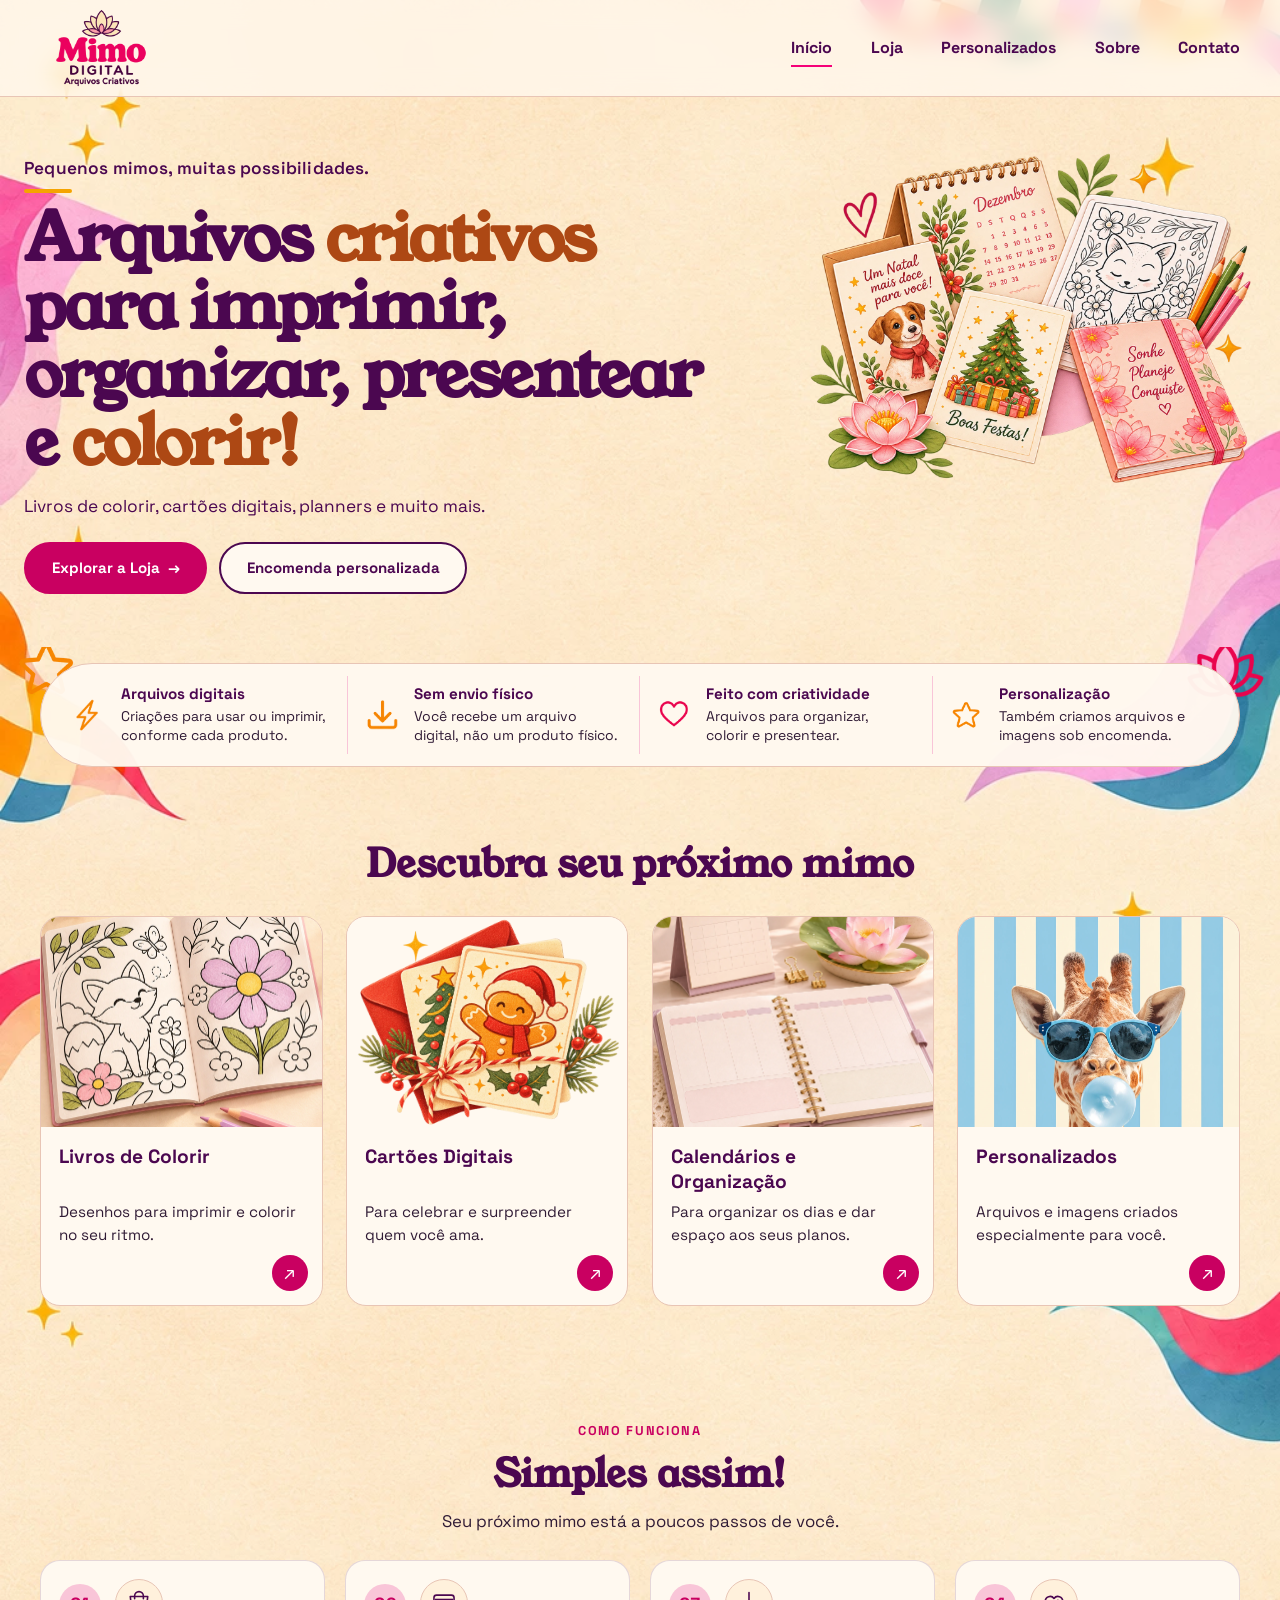
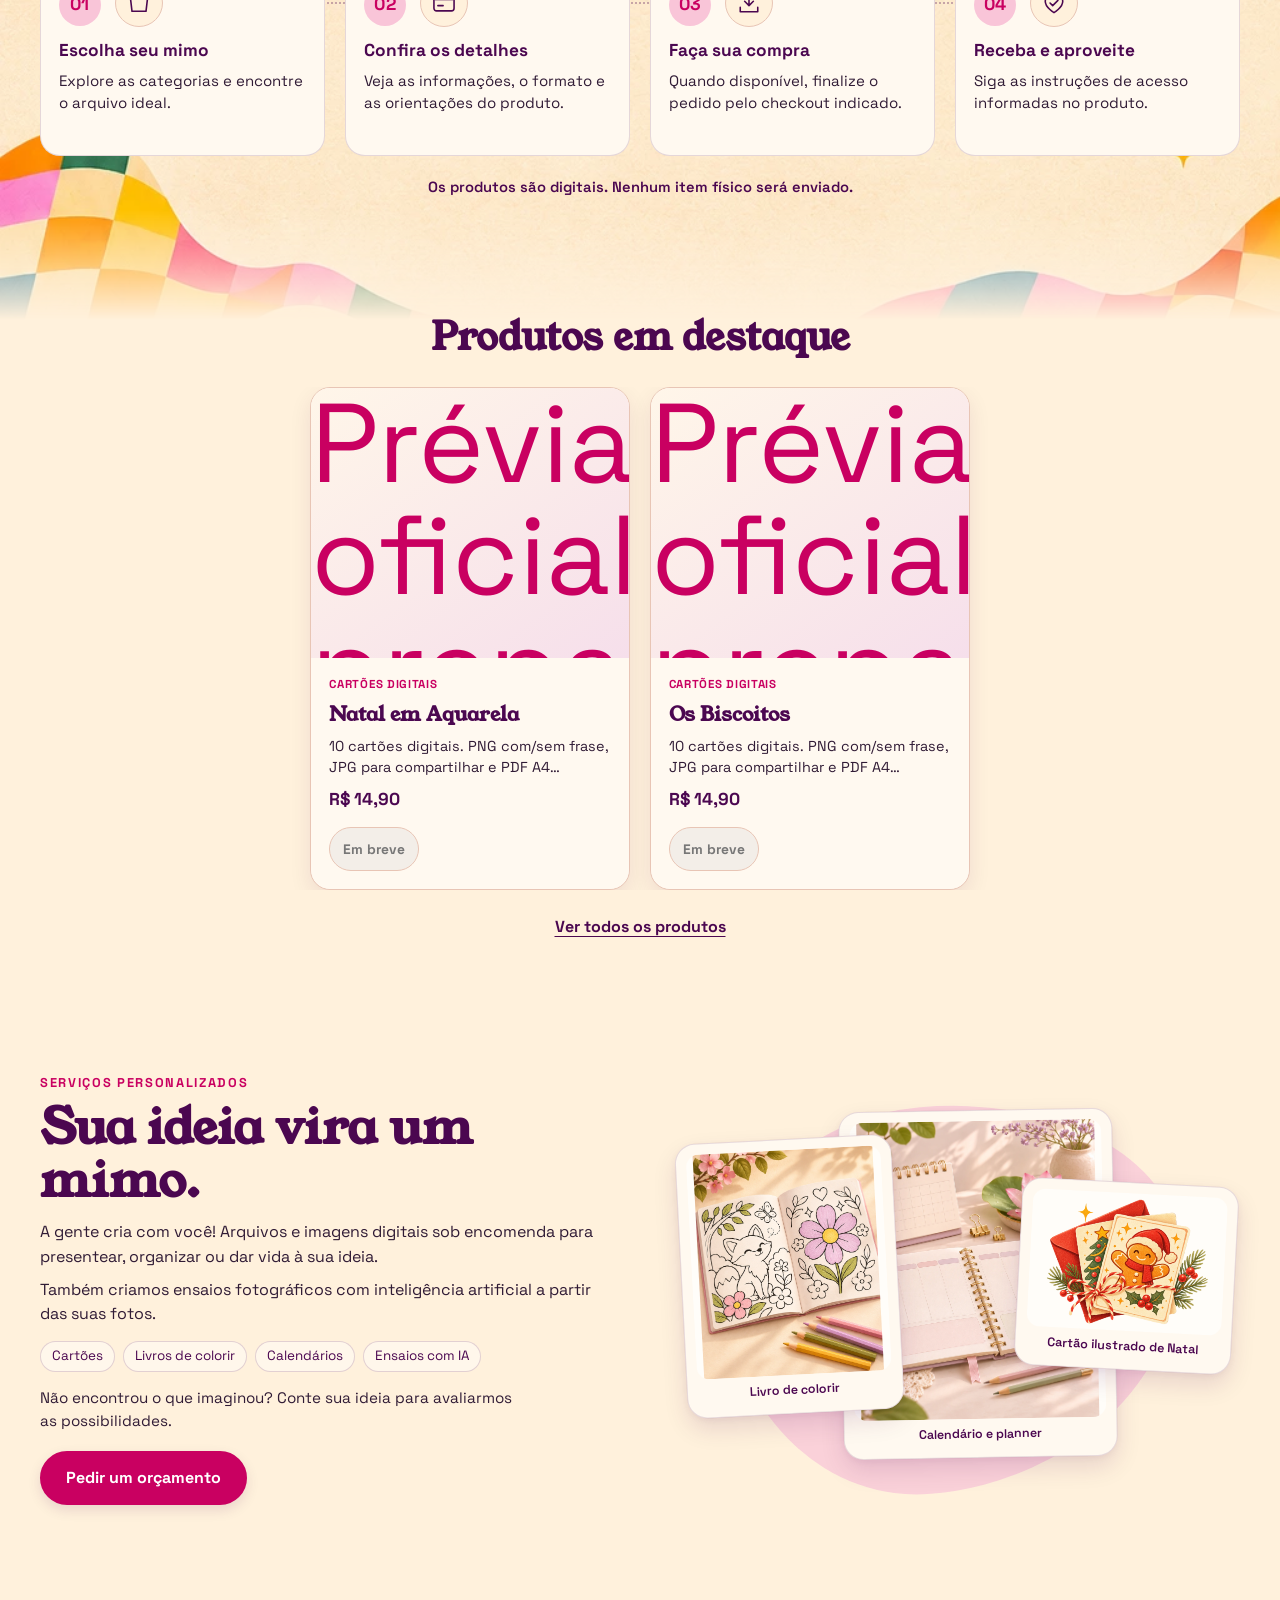
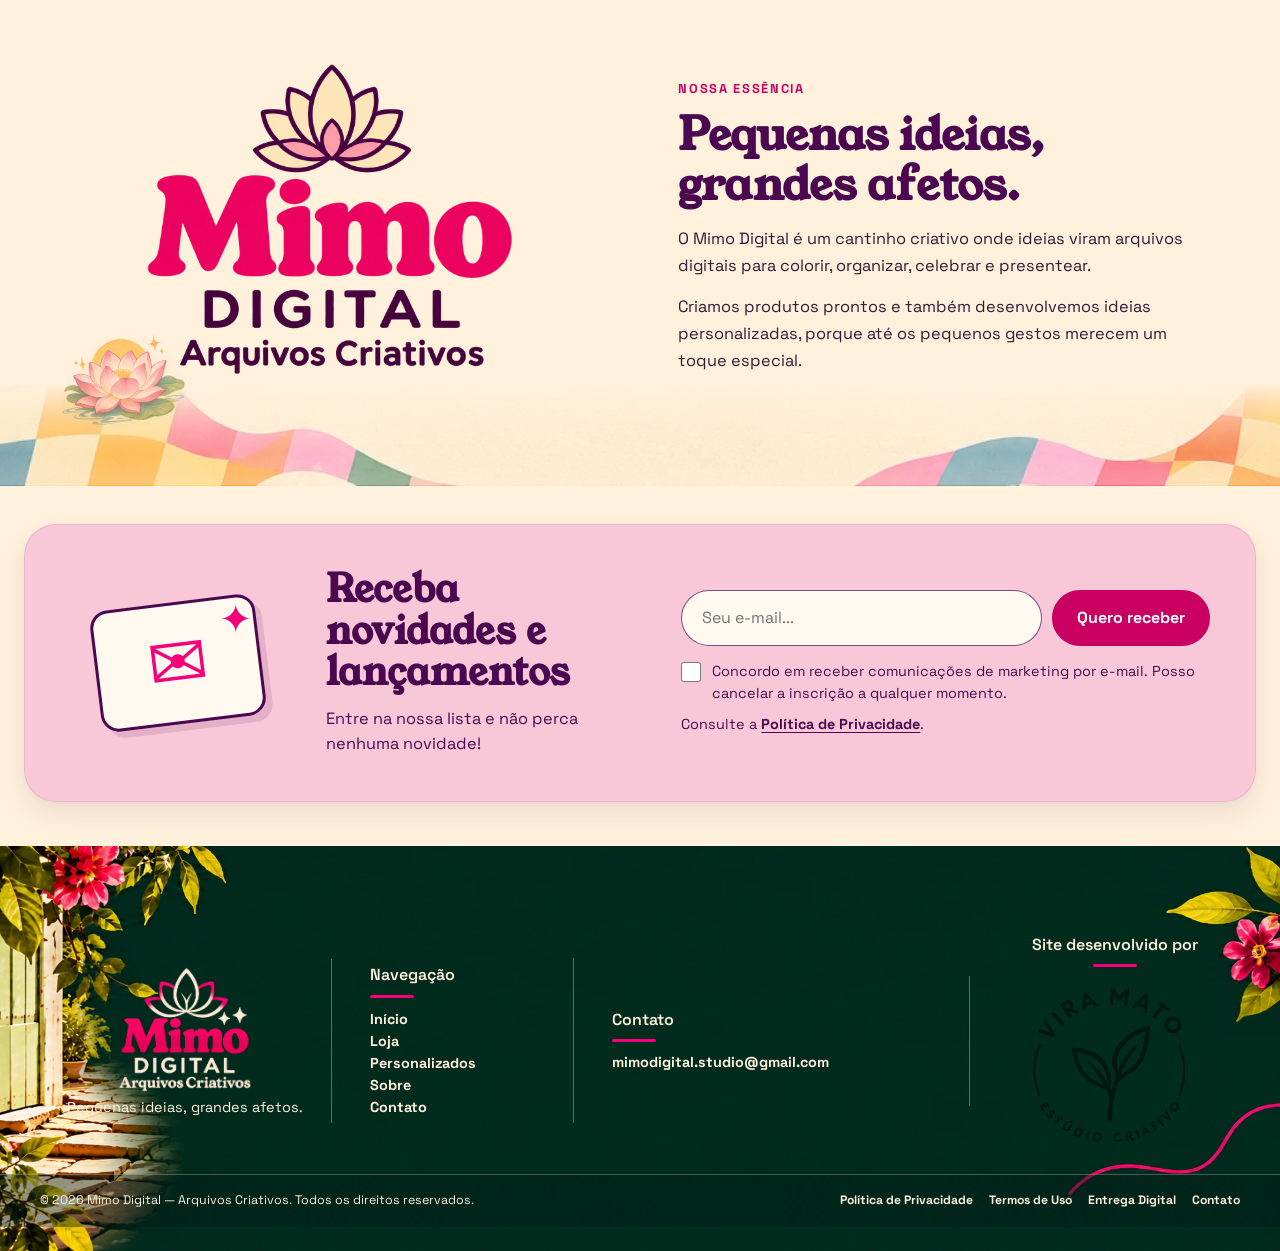
==== commit 1f4b9984: "feat : atualização" ====
--- a/index.html
+++ b/index.html
@@ -54,7 +54,7 @@
           </div>
         </div>
         <div class="hero-art">
-          <img class="hero-illustration" src="/assets/img/ilustracoes/hero.png" alt="Ilustracao colorida com calendario de dezembro, cartoes de Natal, caderno floral, lapis e flor de lotus." width="1448" height="1086" fetchpriority="high" decoding="async">
+          <img class="hero-illustration" src="/assets/img/ilustracoes/hero.webp" alt="Ilustração colorida com calendário de dezembro, cartões de Natal, caderno floral, lápis e flor de lótus." width="1448" height="1086" fetchpriority="high" decoding="async">
         </div>
       </div>
     </section>
--- a/css/styles.css
+++ b/css/styles.css
@@ -1,15 +1,15 @@
-*{box-sizing:border-box}html{scroll-behavior:smooth}body{margin:0}.sr-only{position:absolute;width:1px;height:1px;padding:0;margin:-1px;overflow:hidden;clip:rect(0,0,0,0);white-space:nowrap;border:0}.site-header{position:sticky;top:0;z-index:10;background:rgba(255,249,240,.95);border-bottom:1px solid var(--color-border);backdrop-filter:blur(12px)}.header-inner{min-height:82px;display:flex;align-items:center;justify-content:space-between}.brand img{display:block;width:162px;height:auto}.main-nav{display:flex;align-items:center;gap:28px}.main-nav a,.site-footer a{color:var(--color-purple);font-weight:800;text-decoration:none}.main-nav a:hover,.main-nav .active{color:var(--color-pink-contrast)}.menu-toggle{display:none;background:none;border:0;min-width:44px;min-height:44px;padding:10px}.menu-toggle span:not(.sr-only){display:block;width:24px;height:2px;background:var(--color-purple);margin:5px}.hero{background:var(--color-cream) url('../assets/img/bg/Fundo.webp') center 28%/cover;min-height:600px;display:flex;align-items:center;padding:64px 0}.hero-grid{display:grid;grid-template-columns:1.05fr .95fr;align-items:center;gap:48px}.hero-copy{max-width:650px}.eyebrow{display:block;color:var(--color-pink-contrast);font-size:.8rem;letter-spacing:.13em;text-transform:uppercase;font-weight:800;margin-bottom:16px}.hero h1{margin:0 0 24px}.hero p{font-size:1.2rem;max-width:500px;margin:0 0 32px}.hero-actions{display:flex;gap:12px;flex-wrap:wrap}.hero-art{position:relative;max-width:520px}.hero-art img{display:block;width:100%;border-radius:28px;box-shadow:0 18px 40px rgba(75,7,80,.18);mix-blend-mode:multiply}.art-sticker{position:absolute;right:-20px;top:-24px;background:var(--color-gold);color:var(--color-purple);padding:16px 18px;border-radius:50%;transform:rotate(8deg);text-align:center;line-height:1.1;z-index:1}.benefits{background:var(--color-purple);color:var(--color-paper);padding:20px 0}.benefits-grid{display:grid;grid-template-columns:repeat(3,1fr);gap:24px}.benefits-grid div{display:grid;grid-template-columns:32px 1fr;column-gap:8px;align-items:center}.benefits-grid span{grid-row:span 2;color:var(--color-gold);font-size:1.7rem}.benefits-grid strong{font-size:.95rem}.benefits-grid small{color:var(--color-rose);font-size:.8rem}.section{padding:96px 0}.section-heading{text-align:center;max-width:650px;margin:0 auto 48px}.section-heading h2{margin:0 0 12px}.section-heading p{margin:0}.category-grid{display:grid;grid-template-columns:repeat(4,1fr);gap:16px}.category-card{min-height:230px;padding:24px;display:flex;flex-direction:column;justify-content:space-between;text-decoration:none;border-radius:var(--radius-card);color:var(--color-purple);transition:transform .2s ease,box-shadow .2s ease}.category-card:hover{transform:translateY(-5px);box-shadow:var(--shadow-card)}.category-pink{background:var(--color-rose)}.category-teal{background:#bfe2dc}.category-gold{background:#ffe1a6}.category-purple{background:#dfc6e3}.category-icon{font-size:2.4rem}.category-card h3{margin:0 0 4px;font-size:1.25rem}.category-card p{margin:0;font-size:.9rem;line-height:1.4}.circle-arrow{align-self:flex-end;border:1px solid currentColor;border-radius:50%;width:34px;height:34px;display:grid;place-items:center;font-size:1.1rem}.products-section{background:var(--color-paper)}.products-grid{min-height:220px;display:grid;grid-template-columns:repeat(4,1fr);gap:20px}.empty-state{grid-column:1/-1;text-align:center;max-width:420px;margin:auto;padding:28px}.empty-state span{color:var(--color-gold);font-size:2rem}.empty-state h3{margin:8px 0}.empty-state p{margin:0}.how-it-works{background:var(--color-rose)}.steps{display:grid;grid-template-columns:repeat(3,1fr);gap:32px}.steps div{border-top:2px solid var(--color-purple);padding-top:20px}.steps b{color:var(--color-pink-contrast);font:800 1.5rem var(--font-display)}.steps h3{margin:12px 0 4px}.steps p{margin:0}.custom-banner{background:var(--color-purple);color:var(--color-paper);overflow:hidden}.custom-inner{min-height:390px;display:flex;align-items:center;justify-content:space-between}.custom-banner h2{color:var(--color-paper);margin:0 0 28px}.custom-banner .eyebrow{color:var(--color-gold)}.custom-banner img{width:390px;height:300px;object-fit:cover;mix-blend-mode:screen;opacity:.85}.site-footer{background:var(--color-cream);padding:56px 0 24px}.footer-grid{display:grid;grid-template-columns:1.3fr 1fr 1fr;gap:32px;align-items:start}.footer-grid h2{font-size:1.35rem;margin:0 0 8px}.footer-grid nav{display:flex;flex-direction:column;gap:8px}.footer-bottom{border-top:1px solid var(--color-border);margin-top:40px;padding-top:20px;display:flex;justify-content:space-between;color:var(--color-purple);font-size:.8rem}@media(max-width:900px){.category-grid,.products-grid{grid-template-columns:repeat(2,1fr)}.hero-grid{gap:24px}.section{padding:72px 0}}@media(max-width:700px){.menu-toggle{display:block}.main-nav{display:none;position:absolute;top:81px;left:0;right:0;padding:16px;background:var(--color-paper);border-bottom:1px solid var(--color-border);flex-direction:column;align-items:stretch;gap:0}.main-nav.is-open{display:flex}.main-nav a{padding:12px 16px}.hero{padding:56px 0}.hero-grid{grid-template-columns:1fr}.hero-art{order:2;margin:12px auto 0;max-width:420px}.art-sticker{right:-4px}.benefits-grid{grid-template-columns:1fr;gap:16px}.category-grid,.products-grid,.steps{grid-template-columns:1fr}.category-card{min-height:190px}.custom-inner{min-height:0;padding:64px 0;position:relative}.custom-inner img{position:absolute;right:-80px;bottom:-30px;width:280px;height:230px;opacity:.35}.custom-inner>div{position:relative;z-index:1}.footer-grid{grid-template-columns:1fr;gap:24px}.footer-bottom{display:block}.footer-bottom span{display:block;margin-top:8px}}
+*{box-sizing:border-box}html{scroll-behavior:smooth}body{margin:0}.sr-only{position:absolute;width:1px;height:1px;padding:0;margin:-1px;overflow:hidden;clip:rect(0,0,0,0);white-space:nowrap;border:0}.site-header{position:sticky;top:0;z-index:10;background:rgba(255,249,240,.95);border-bottom:1px solid var(--color-border);backdrop-filter:blur(12px)}.header-inner{min-height:82px;display:flex;align-items:center;justify-content:space-between}.brand img{display:block;width:162px;height:auto}.main-nav{display:flex;align-items:center;gap:28px}.main-nav a,.site-footer a{color:var(--color-purple);font-weight:800;text-decoration:none}.main-nav a:hover,.main-nav .active{color:var(--color-pink-contrast)}.menu-toggle{display:none;background:none;border:0;min-width:44px;min-height:44px;padding:10px}.menu-toggle span:not(.sr-only){display:block;width:24px;height:2px;background:var(--color-purple);margin:5px}.hero{background:var(--color-cream) url('../assets/img/bg/Fundo.webp') center 28%/cover;min-height:600px;display:flex;align-items:center;padding:64px 0}.hero-grid{display:grid;grid-template-columns:1.05fr .95fr;align-items:center;gap:48px}.hero-copy{max-width:650px}.eyebrow{display:block;color:var(--color-pink-contrast);font-size:.8rem;letter-spacing:.13em;text-transform:uppercase;font-weight:800;margin-bottom:16px}.hero h1{margin:0 0 24px}.hero p{font-size:1.2rem;max-width:500px;margin:0 0 32px}.hero-actions{display:flex;gap:12px;flex-wrap:wrap}.hero-art{position:relative;max-width:520px}.hero-art img{display:block;width:100%;height:auto;object-fit:contain}.art-sticker{position:absolute;right:-20px;top:-24px;background:var(--color-gold);color:var(--color-purple);padding:16px 18px;border-radius:50%;transform:rotate(8deg);text-align:center;line-height:1.1;z-index:1}.benefits{background:var(--color-purple);color:var(--color-paper);padding:20px 0}.benefits-grid{display:grid;grid-template-columns:repeat(3,1fr);gap:24px}.benefits-grid div{display:grid;grid-template-columns:32px 1fr;column-gap:8px;align-items:center}.benefits-grid span{grid-row:span 2;color:var(--color-gold);font-size:1.7rem}.benefits-grid strong{font-size:.95rem}.benefits-grid small{color:var(--color-rose);font-size:.8rem}.section{padding:96px 0}.section-heading{text-align:center;max-width:650px;margin:0 auto 48px}.section-heading h2{margin:0 0 12px}.section-heading p{margin:0}.category-grid{display:grid;grid-template-columns:repeat(4,1fr);gap:16px}.category-card{min-height:230px;padding:24px;display:flex;flex-direction:column;justify-content:space-between;text-decoration:none;border-radius:var(--radius-card);color:var(--color-purple);transition:transform .2s ease,box-shadow .2s ease}.category-card:hover{transform:translateY(-5px);box-shadow:var(--shadow-card)}.category-pink{background:var(--color-rose)}.category-teal{background:#bfe2dc}.category-gold{background:#ffe1a6}.category-purple{background:#dfc6e3}.category-icon{font-size:2.4rem}.category-card h3{margin:0 0 4px;font-size:1.25rem}.category-card p{margin:0;font-size:.9rem;line-height:1.4}.circle-arrow{align-self:flex-end;border:1px solid currentColor;border-radius:50%;width:34px;height:34px;display:grid;place-items:center;font-size:1.1rem}.products-section{background:var(--color-paper)}.products-grid{min-height:220px;display:grid;grid-template-columns:repeat(4,1fr);gap:20px}.empty-state{grid-column:1/-1;text-align:center;max-width:420px;margin:auto;padding:28px}.empty-state span{color:var(--color-gold);font-size:2rem}.empty-state h3{margin:8px 0}.empty-state p{margin:0}.how-it-works{background:var(--color-rose)}.steps{display:grid;grid-template-columns:repeat(3,1fr);gap:32px}.steps div{border-top:2px solid var(--color-purple);padding-top:20px}.steps b{color:var(--color-pink-contrast);font:800 1.5rem var(--font-display)}.steps h3{margin:12px 0 4px}.steps p{margin:0}.custom-banner{background:var(--color-purple);color:var(--color-paper);overflow:hidden}.custom-inner{min-height:390px;display:flex;align-items:center;justify-content:space-between}.custom-banner h2{color:var(--color-paper);margin:0 0 28px}.custom-banner .eyebrow{color:var(--color-gold)}.custom-banner img{width:390px;height:300px;object-fit:cover;mix-blend-mode:screen;opacity:.85}.site-footer{background:var(--color-cream);padding:56px 0 24px}.footer-grid{display:grid;grid-template-columns:1.3fr 1fr 1fr;gap:32px;align-items:start}.footer-grid h2{font-size:1.35rem;margin:0 0 8px}.footer-grid nav{display:flex;flex-direction:column;gap:8px}.footer-bottom{border-top:1px solid var(--color-border);margin-top:40px;padding-top:20px;display:flex;justify-content:space-between;color:var(--color-purple);font-size:.8rem}@media(max-width:900px){.category-grid,.products-grid{grid-template-columns:repeat(2,1fr)}.hero-grid{gap:24px}.section{padding:72px 0}}@media(max-width:700px){.menu-toggle{display:block}.main-nav{display:none;position:absolute;top:81px;left:0;right:0;padding:16px;background:var(--color-paper);border-bottom:1px solid var(--color-border);flex-direction:column;align-items:stretch;gap:0}.main-nav.is-open{display:flex}.main-nav a{padding:12px 16px}.hero{padding:56px 0}.hero-grid{grid-template-columns:1fr}.hero-art{order:2;margin:12px auto 0;max-width:420px}.art-sticker{right:-4px}.benefits-grid{grid-template-columns:1fr;gap:16px}.category-grid,.products-grid,.steps{grid-template-columns:1fr}.category-card{min-height:190px}.custom-inner{min-height:0;padding:64px 0;position:relative}.custom-inner img{position:absolute;right:-80px;bottom:-30px;width:280px;height:230px;opacity:.35}.custom-inner>div{position:relative;z-index:1}.footer-grid{grid-template-columns:1fr;gap:24px}.footer-bottom{display:block}.footer-bottom span{display:block;margin-top:8px}}
 /* Refinamento visual do mockup */
-.header-tools{display:flex;gap:18px;margin-left:20px}.header-tools a{color:var(--color-purple);font-size:2rem;text-decoration:none}.main-nav{margin-left:auto}.hero{min-height:560px;padding:38px 0;background-position:center;background-size:cover}.hero-copy{padding-left:28px}.hero h1{font-family:'Young Serif',Georgia,serif;font-size:clamp(2.55rem,4.5vw,4.25rem);line-height:.98;letter-spacing:-.03em}.hero h1 em{font-style:normal;color:var(--color-orange-text)}.hero p{font-size:1.2rem;border-top:2px solid var(--color-gold);padding-top:16px}.hero-art{height:410px;max-width:590px}.hero-banner{width:100%;height:100%;object-fit:cover;border-radius:28px}.hero-flower,.hero-lotus{position:absolute;object-fit:contain;filter:drop-shadow(0 6px 3px rgba(75,7,80,.2))}.hero-flower{width:130px;left:-45px;bottom:45px}.hero-lotus{width:210px;right:55px;bottom:-45px}.benefits{background:var(--color-paper);padding:18px 0}.benefits-grid{background:#fff8f2;border:1px solid var(--color-border);border-radius:999px;padding:16px 32px;grid-template-columns:repeat(4,1fr);color:var(--color-purple)}.benefits-grid div{border-right:1px solid var(--color-rose);padding-right:18px}.benefits-grid div:last-child{border:0}.benefits-grid span{color:var(--color-pink)}.section-heading h2{font-family:'Young Serif',Georgia,serif}.category-grid{gap:18px}.category-card{padding:0 0 18px;background:var(--color-paper);border:1px solid var(--color-border);min-height:300px;position:relative}.category-card img{width:100%;height:140px;object-fit:cover}.category-card>span:not(.circle-arrow){padding:0 16px}.category-card h3{margin-top:14px}.category-card .circle-arrow{position:absolute;right:14px;bottom:14px;background:var(--color-pink-contrast);color:white;border:0}.products-section{background:transparent;padding-top:36px}.custom-banner{background:#fbd7d5 url('../assets/img/bg/Fundo.webp') center/cover}.custom-inner{min-height:220px;gap:28px}.custom-inner>img{width:210px;height:180px;object-fit:cover;mix-blend-mode:multiply}.custom-inner h2{margin:0 0 8px}.custom-inner p{margin:0;max-width:360px;color:var(--color-purple)}
-@media(max-width:700px){.header-tools{display:none}.hero-copy{padding-left:0}.hero h1{font-size:clamp(2.5rem,12vw,3.5rem)}.hero-art{height:300px}.hero-lotus{width:150px;right:15px}.hero-flower{width:90px;left:-10px}.benefits-grid{border-radius:20px;grid-template-columns:repeat(2,1fr);padding:16px}.benefits-grid div{border:0}.custom-inner{display:grid;grid-template-columns:1fr}.custom-inner>img{position:absolute;opacity:.35;left:-20px;bottom:-20px}.custom-inner .btn{width:max-content}}
+.header-tools{display:flex;gap:18px;margin-left:20px}.header-tools a{color:var(--color-purple);font-size:2rem;text-decoration:none}.main-nav{margin-left:auto}.hero{min-height:560px;padding:38px 0;background-position:center;background-size:cover}.hero-copy{padding-left:28px}.hero h1{font-family:'Young Serif',Georgia,serif;font-size:clamp(2.55rem,4.5vw,4.25rem);line-height:.98;letter-spacing:-.03em}.hero h1 em{font-style:normal;color:var(--color-orange-text)}.hero p{font-size:1.2rem;border-top:2px solid var(--color-gold);padding-top:16px}.hero-art{height:410px;max-width:590px}.benefits{background:var(--color-paper);padding:18px 0}.benefits-grid{background:#fff8f2;border:1px solid var(--color-border);border-radius:999px;padding:16px 32px;grid-template-columns:repeat(4,1fr);color:var(--color-purple)}.benefits-grid div{border-right:1px solid var(--color-rose);padding-right:18px}.benefits-grid div:last-child{border:0}.benefits-grid span{color:var(--color-pink)}.section-heading h2{font-family:'Young Serif',Georgia,serif}.category-grid{gap:18px}.category-card{padding:0 0 18px;background:var(--color-paper);border:1px solid var(--color-border);min-height:300px;position:relative}.category-card img{width:100%;height:140px;object-fit:cover}.category-card>span:not(.circle-arrow){padding:0 16px}.category-card h3{margin-top:14px}.category-card .circle-arrow{position:absolute;right:14px;bottom:14px;background:var(--color-pink-contrast);color:white;border:0}.products-section{background:transparent;padding-top:36px}.custom-banner{background:#fbd7d5 url('../assets/img/bg/Fundo.webp') center/cover}.custom-inner{min-height:220px;gap:28px}.custom-inner>img{width:210px;height:180px;object-fit:cover;mix-blend-mode:multiply}.custom-inner h2{margin:0 0 8px}.custom-inner p{margin:0;max-width:360px;color:var(--color-purple)}
+@media(max-width:700px){.header-tools{display:none}.hero-copy{padding-left:0}.hero h1{font-size:clamp(2.5rem,12vw,3.5rem)}.hero-art{height:300px}.benefits-grid{border-radius:20px;grid-template-columns:repeat(2,1fr);padding:16px}.benefits-grid div{border:0}.custom-inner{display:grid;grid-template-columns:1fr}.custom-inner>img{position:absolute;opacity:.35;left:-20px;bottom:-20px}.custom-inner .btn{width:max-content}}
 /* Footer oficial Mimo Digital */
 .site-footer{position:relative;color:var(--color-cream);background:#00382e url('../assets/img/bg/banner_footer.webp') center/cover no-repeat;overflow:hidden}.site-footer::before{content:"";position:absolute;inset:0;background:rgba(0,35,29,.2);pointer-events:none}.footer-content{position:relative;z-index:1;min-height:430px;display:grid;grid-template-columns:1fr .75fr 1fr;align-items:center;gap:32px;padding-top:56px;padding-bottom:56px}.footer-invite{max-width:390px}.footer-invite h2{color:var(--color-cream);font-family:var(--font-display);font-size:clamp(2rem,3vw,3.1rem);line-height:1.05;margin:0}.footer-invite h2 em{color:#ff86aa;font-style:italic}.footer-rule{display:block;width:48px;height:4px;background:var(--color-pink);border-radius:4px;margin:18px 0}.footer-invite p{font-size:1rem;line-height:1.55;margin:0 0 24px}.footer-btn{background:var(--color-cream);border-color:var(--color-cream);color:var(--color-purple)}.footer-btn:hover{background:#fff;color:var(--color-pink-contrast);border-color:#fff}.footer-scenery{min-height:280px}.footer-brand{text-align:center;justify-self:end;max-width:310px}.footer-brand img{display:block;width:min(100%,270px);height:auto;margin:0 auto 20px}.footer-brand p{margin:6px 0;line-height:1.45}.footer-brand .footer-tagline{font:700 1.25rem var(--font-display);color:var(--color-cream)}.site-footer .footer-bottom{position:relative;z-index:1;background:rgba(0,27,23,.72);border-top:1px solid rgba(255,241,220,.25);margin:0;padding:0}.footer-credits{min-height:68px;display:flex;align-items:center;justify-content:space-between;gap:20px;color:var(--color-cream);font-size:.8rem}.footer-credits a{color:var(--color-cream);font-weight:700}.footer-credits a:hover{color:#ff86aa}
 @media(max-width:900px){.footer-content{grid-template-columns:1fr .8fr;gap:40px}.footer-scenery{display:none}.footer-brand{justify-self:center}}
 @media(max-width:600px){.footer-content{grid-template-columns:1fr;text-align:center;min-height:0;padding:64px 0 48px}.footer-invite{margin:auto}.footer-rule{margin:16px auto}.footer-brand{justify-self:center;order:-1}.footer-brand img{width:230px}.footer-credits{min-height:100px;display:flex;flex-direction:column;justify-content:center;text-align:center;padding:16px 0;gap:8px}}
 /* Ajustes finais de fidelidade: hero sem moldura e footer sobre o cenÃ¡rio */
-.hero{min-height:500px;background-image:url('../assets/img/bg/banner.webp');background-position:center;background-size:cover;padding:28px 0 24px}.hero-grid{grid-template-columns:1fr 1fr;gap:24px}.hero-copy{padding-left:24px}.hero-art{height:390px;max-width:560px}.hero-product{position:absolute;display:block!important;width:auto!important;height:auto!important;border-radius:0!important;box-shadow:none!important;mix-blend-mode:multiply;object-fit:contain;filter:drop-shadow(0 8px 4px rgba(75,7,80,.18))}.hero-puppy{width:275px!important;right:185px;top:20px;transform:rotate(-7deg)}.hero-sloth{width:260px!important;right:18px;top:94px;transform:rotate(7deg)}.hero-flower{width:112px!important;left:18px;bottom:24px}.hero-lotus{width:190px!important;right:105px;bottom:-24px}.benefits{margin-top:-1px;padding:12px 0;background:var(--color-paper)}.benefits-grid{padding:13px 28px}.site-footer{background-position:center center}.footer-content{grid-template-columns:1.1fr .8fr 1fr;min-height:390px;padding-top:44px;padding-bottom:44px}.footer-scenery{min-height:245px}.footer-brand{justify-self:end}.footer-brand img{width:min(100%,255px)}
+.hero{min-height:500px;background-image:url('../assets/img/bg/banner.webp');background-position:center;background-size:cover;padding:28px 0 24px}.hero-grid{grid-template-columns:1fr 1fr;gap:24px}.hero-copy{padding-left:24px}.hero-art{height:390px;max-width:560px}.benefits{margin-top:-1px;padding:12px 0;background:var(--color-paper)}.benefits-grid{padding:13px 28px}.site-footer{background-position:center center}.footer-content{grid-template-columns:1.1fr .8fr 1fr;min-height:390px;padding-top:44px;padding-bottom:44px}.footer-scenery{min-height:245px}.footer-brand{justify-self:end}.footer-brand img{width:min(100%,255px)}
 @media(max-width:900px){.hero{min-height:0}.hero-grid{grid-template-columns:1fr}.hero-art{height:360px;margin-inline:auto}.hero-copy{padding-left:0}.footer-content{grid-template-columns:1fr .8fr}.footer-brand{justify-self:center}}
-@media(max-width:600px){.hero{padding:38px 0 18px;background-position:center}.hero-grid{gap:6px}.hero-art{height:295px;width:100%}.hero-puppy{width:205px!important;right:105px;top:12px}.hero-sloth{width:190px!important;right:0;top:68px}.hero-flower{width:75px!important;left:8px;bottom:15px}.hero-lotus{width:140px!important;right:36px;bottom:-16px}.benefits{padding:10px 0}.footer-content{grid-template-columns:1fr}.footer-brand{order:-1}}
+@media(max-width:600px){.hero{padding:38px 0 18px;background-position:center}.hero-grid{gap:6px}.hero-art{height:295px;width:100%}.benefits{padding:10px 0}.footer-content{grid-template-columns:1fr}.footer-brand{order:-1}}
 /* Footer oficial: composiÃ§Ã£o de quatro colunas do mockupfooter */
 .site-footer{background:#00382e url('../assets/img/bg/banner_footer.webp') center center/cover no-repeat;color:var(--color-cream);overflow:hidden}.site-footer::before{display:none}.footer-columns{min-height:475px;display:grid;grid-template-columns:27% 19% 31% 23%;padding:72px 0 54px}.footer-column{min-width:0;padding:10px 34px;border-right:1px solid rgba(255,241,220,.7);display:flex;flex-direction:column;justify-content:center}.footer-column:last-child{border-right:0}.footer-mimo{align-items:center}.footer-mimo img{display:block;width:min(100%,300px);height:auto}.footer-column h2{font-family:var(--font-display);font-size:clamp(1.65rem,2.2vw,2.3rem);font-weight:700;color:var(--color-cream);margin:0}.footer-rule{display:block;width:205px;max-width:100%;height:4px;background:var(--color-pink);border-radius:2px;margin:12px 0 18px}.footer-column>a{color:var(--color-cream);font-size:1.15rem;line-height:1.8;text-decoration:none}.footer-column>a:hover,.footer-column>a:focus-visible{color:#ff86aa}.footer-email{white-space:nowrap}.footer-email span{font-size:1.5rem;margin-right:6px}.footer-vira{text-align:center;align-items:center}.footer-vira h2{font-size:1.5rem;white-space:nowrap}.footer-vira>a{display:block;line-height:0}.footer-vira img{display:block;width:min(100%,240px);height:auto;filter:brightness(0) invert(1);margin-top:12px}.footer-copyright{padding:0 0 28px}.footer-copyright-inner{display:grid;grid-template-columns:1fr auto 1fr;align-items:center;gap:36px}.footer-copyright p{margin:0;color:var(--color-cream);font-size:.95rem;text-align:center;white-space:nowrap}.copyright-line{height:3px;background:var(--color-pink);border-radius:2px}
 @media(max-width:1050px){.footer-column{padding-inline:22px}.footer-email{white-space:normal}.footer-vira h2{font-size:1.25rem}}
@@ -30,17 +30,11 @@
 .hero-shape{position:absolute;display:block;pointer-events:none}
 .hero-shape-back{inset:7% 5% 5% 8%;border-radius:48% 52% 43% 57% / 45% 43% 57% 55%;background:var(--color-rose);transform:rotate(-7deg)}
 .hero-shape-front{width:31%;height:28%;right:4%;bottom:7%;border-radius:58% 42% 55% 45%;background:var(--color-gold);opacity:.78;transform:rotate(17deg)}
-.hero-art .hero-character{position:absolute;display:block;width:auto;height:auto;max-width:none;border-radius:0;box-shadow:0 12px 28px rgba(75,7,80,.12);mix-blend-mode:normal;filter:none;object-fit:contain}
-.hero-art .hero-luke{width:64%;max-height:95%;left:5%;bottom:1%;z-index:2;transform:rotate(-5deg)}
-.hero-art .hero-sloth{width:57%;max-height:84%;right:1%;top:8%;z-index:3;transform:rotate(6deg)}
-.hero-art .hero-decoration{position:absolute;z-index:4;width:auto;height:auto;object-fit:contain;pointer-events:none}
-.hero-art .hero-star{width:58px;left:3%;top:4%;transform:rotate(-9deg)}
-.hero-art .hero-lotus{width:68px;right:0;bottom:6%;left:auto;top:auto;transform:rotate(8deg)}
 .hero .btn{transition:background-color .2s ease,border-color .2s ease,color .2s ease,transform .2s ease}
 .hero .btn:hover{transform:translateY(-2px)}
 .hero .btn:focus-visible{outline:3px solid var(--color-purple);outline-offset:4px}
 @media(max-width:900px){.hero{padding:52px 0 44px}.hero-grid{grid-template-columns:1fr;gap:24px;min-height:0}.hero-copy{max-width:680px;margin-inline:auto}.hero-art{height:clamp(340px,52vw,430px);max-width:540px}.hero h1{max-width:16ch}}
-@media(max-width:600px){.hero{padding:38px 0 30px;background-position:58% center}.hero-grid{gap:18px}.hero-intro{margin-bottom:10px;font-size:.98rem}.hero h1{max-width:15ch;margin-bottom:15px;font-size:clamp(2.35rem,10.5vw,3.35rem);line-height:1.06}.hero-description{margin-bottom:21px;font-size:1rem;line-height:1.55}.hero-actions{flex-direction:column;align-items:stretch;gap:10px}.hero-actions .btn{width:100%;min-height:50px}.hero-art{height:clamp(270px,78vw,350px);width:min(100%,420px);margin:2px auto 0}.hero-art .hero-luke{width:64%;left:4%;bottom:0}.hero-art .hero-sloth{width:58%;right:0;top:5%}.hero-art .hero-star{width:44px;left:2%;top:1%}.hero-art .hero-lotus{width:52px;right:1%;bottom:2%}}
+@media(max-width:600px){.hero{padding:38px 0 30px;background-position:58% center}.hero-grid{gap:18px}.hero-intro{margin-bottom:10px;font-size:.98rem}.hero h1{max-width:15ch;margin-bottom:15px;font-size:clamp(2.35rem,10.5vw,3.35rem);line-height:1.06}.hero-description{margin-bottom:21px;font-size:1rem;line-height:1.55}.hero-actions{flex-direction:column;align-items:stretch;gap:10px}.hero-actions .btn{width:100%;min-height:50px}.hero-art{height:clamp(270px,78vw,350px);width:min(100%,420px);margin:2px auto 0}}
 @media(prefers-reduced-motion:reduce){.hero .btn{transition:none}.hero .btn:hover{transform:none}}
 
 /* PÃ¡gina da PolÃ­tica de Privacidade */
@@ -356,17 +350,6 @@
 .hero-actions{gap:12px}
 .hero-actions .btn{min-height:52px;padding-inline:clamp(16px,1.6vw,22px);font-size:.94rem;white-space:nowrap}
 .hero-art{width:100%;height:clamp(390px,36vw,520px);max-width:700px;margin-inline:auto}
-.hero-art .hero-shape-back{inset:11% 4% 4% 8%;transform:rotate(-6deg)}
-.hero-art .hero-shape-front{right:9%;bottom:7%;width:21%;height:18%;opacity:.56}
-.hero-art .hero-character{box-shadow:0 12px 20px rgba(75,7,80,.13)}
-.hero-art .hero-luke{width:68%;max-height:100%;left:3%;bottom:0;z-index:2;transform:rotate(-5deg)}
-.hero-art .hero-sloth-frame{position:absolute;z-index:3;top:22%;right:2%;width:48%;aspect-ratio:1;border:clamp(7px,1vw,10px) solid #fff;border-radius:clamp(20px,2.2vw,30px);background:#f5a400;box-shadow:0 12px 20px rgba(75,7,80,.13);transform:rotate(5deg)}
-.hero-art .hero-sloth{position:absolute;z-index:6;top:20.5%;right:0;width:48%;height:auto;max-width:none;max-height:none;border-radius:0;box-shadow:none;mix-blend-mode:normal;filter:drop-shadow(0 8px 9px rgba(75,7,80,.16));object-fit:contain;pointer-events:none;transform:rotate(5deg)}
-.hero-art .hero-decoration{z-index:4}
-.hero-art .hero-star{left:18%;top:2%;width:clamp(34px,2.8vw,42px);transform:rotate(-8deg)}
-.hero-art .hero-star-secondary{top:15%;right:8%;left:auto;width:clamp(26px,2.2vw,34px);transform:rotate(9deg)}
-.hero-art .hero-flower{left:-7%;top:54%;bottom:auto;width:clamp(58px,5vw,72px);transform:rotate(-8deg)}
-.hero-art .hero-lotus{left:49%;right:auto;bottom:-2%;width:clamp(138px,14vw,196px);height:auto;z-index:5;transform:rotate(4deg)}
 .store-benefits{position:relative;z-index:2;margin-top:-58px;padding:0 0 18px;background:transparent}
 .store-benefit-grid{padding:12px 14px;background:rgba(255,249,240,.96)}
 @media(max-width:900px){
@@ -374,8 +357,6 @@
   .hero-grid{grid-template-columns:minmax(0,.9fr) minmax(0,1.1fr);gap:22px}
   .hero h1{font-size:clamp(2.2rem,4.2vw,3rem)}
   .hero-art{height:clamp(320px,43vw,390px)}
-  .hero-art .hero-flower{width:clamp(60px,8vw,74px)}
-  .hero-art .hero-lotus{left:47%;right:auto;width:clamp(124px,16vw,154px)}
   .store-benefit-grid{border-radius:24px}
 }
 @media(min-width:701px) and (max-width:820px){
@@ -385,11 +366,6 @@
   .hero h1{max-width:18ch;font-size:clamp(2.55rem,5.6vw,3.35rem)}
   .hero .hero-description{max-width:48ch}
   .hero-art{width:min(100%,560px);height:clamp(310px,48vw,370px);margin-inline:auto}
-  .hero-art .hero-luke{width:65%;left:4%;transform:rotate(-5deg)}
-  .hero-art .hero-sloth-frame{width:43%;right:5%;top:21%}
-  .hero-art .hero-sloth{width:47%;right:3%;top:19.5%;transform:rotate(5deg)}
-  .hero-art .hero-flower{left:0;top:55%;width:64px}
-  .hero-art .hero-lotus{left:49%;width:clamp(126px,18vw,148px)}
 }
 @media(max-width:700px){
   .about-copy,.personalized-copy{padding:16px;border-radius:18px;background:rgba(255,241,220,.78)}
@@ -404,13 +380,6 @@
   .hero-actions{flex-direction:column;align-items:stretch;gap:9px}
   .hero-actions .btn{width:100%;min-height:52px;white-space:normal}
   .hero-art{width:min(100%,480px);height:clamp(285px,76vw,340px);margin:0 auto}
-  .hero-art .hero-luke{width:68%;max-height:100%;left:1%;bottom:0;transform:rotate(-4deg)}
-  .hero-art .hero-sloth-frame{width:50%;right:1%;top:22%}
-  .hero-art .hero-sloth{width:50%;right:0;top:20.5%;transform:rotate(5deg)}
-  .hero-art .hero-star{left:19%;top:2%;width:32px}
-  .hero-art .hero-star-secondary{top:15%;right:8%;width:25px}
-  .hero-art .hero-flower{left:-3%;top:53%;bottom:auto;width:58px}
-  .hero-art .hero-lotus{left:47%;right:auto;bottom:-1%;width:clamp(108px,32vw,128px)}
   .store-benefits{margin-top:-42px;padding-bottom:12px}
   .store-benefit-grid{padding:5px}
 }
@@ -840,13 +809,6 @@
 .homepage-scene .hero-actions{display:flex;flex-direction:row;align-items:center;gap:12px}
 .homepage-scene .hero-actions .btn{width:auto;min-height:50px;padding-inline:clamp(18px,2vw,26px);white-space:nowrap}
 .homepage-scene .hero-art{position:absolute;right:0;bottom:0;width:clamp(190px,19vw,260px);height:auto;max-width:none;aspect-ratio:1;margin:0;overflow:visible}
-.homepage-scene .hero-art .hero-character{position:absolute;inset:0;width:100%;height:100%;max-width:none;max-height:none;border:0;border-radius:0;box-shadow:none;mix-blend-mode:normal;filter:none;object-fit:contain;transform:none}
-.homepage-scene .hero-art .hero-luke{z-index:1}
-.homepage-scene .hero-art .hero-decoration{position:absolute;z-index:2;display:block;height:auto;max-width:none;object-fit:contain;filter:none;pointer-events:none}
-.homepage-scene .hero-art .hero-star{top:3%;left:4%;width:28px;transform:rotate(-9deg)}
-.homepage-scene .hero-art .hero-star-secondary{top:16%;right:1%;left:auto;width:22px;transform:rotate(8deg)}
-.homepage-scene .hero-art .hero-flower{top:44%;left:-13%;bottom:auto;width:48px;transform:rotate(-8deg)}
-.homepage-scene .hero-art .hero-lotus{right:5%;bottom:-7%;left:auto;width:88px;transform:rotate(4deg)}
 .homepage-scene .store-benefits{z-index:1;margin-top:0;padding-top:14px}
 @media(max-width:900px){
   .homepage-scene .hero{min-height:0;padding:42px 0 28px}
@@ -866,8 +828,6 @@
   .homepage-scene .hero-actions{flex-direction:column;align-items:stretch;gap:9px}
   .homepage-scene .hero-actions .btn{width:100%;min-height:50px;white-space:normal}
   .homepage-scene .hero-art{width:clamp(160px,49vw,205px);margin:14px 0 0 auto}
-  .homepage-scene .hero-art .hero-flower{left:-11%;width:40px}
-  .homepage-scene .hero-art .hero-lotus{right:3%;bottom:-7%;width:68px}
   .homepage-scene .store-benefits{margin-top:0;padding-top:10px}
 }
 @media(max-width:390px){
